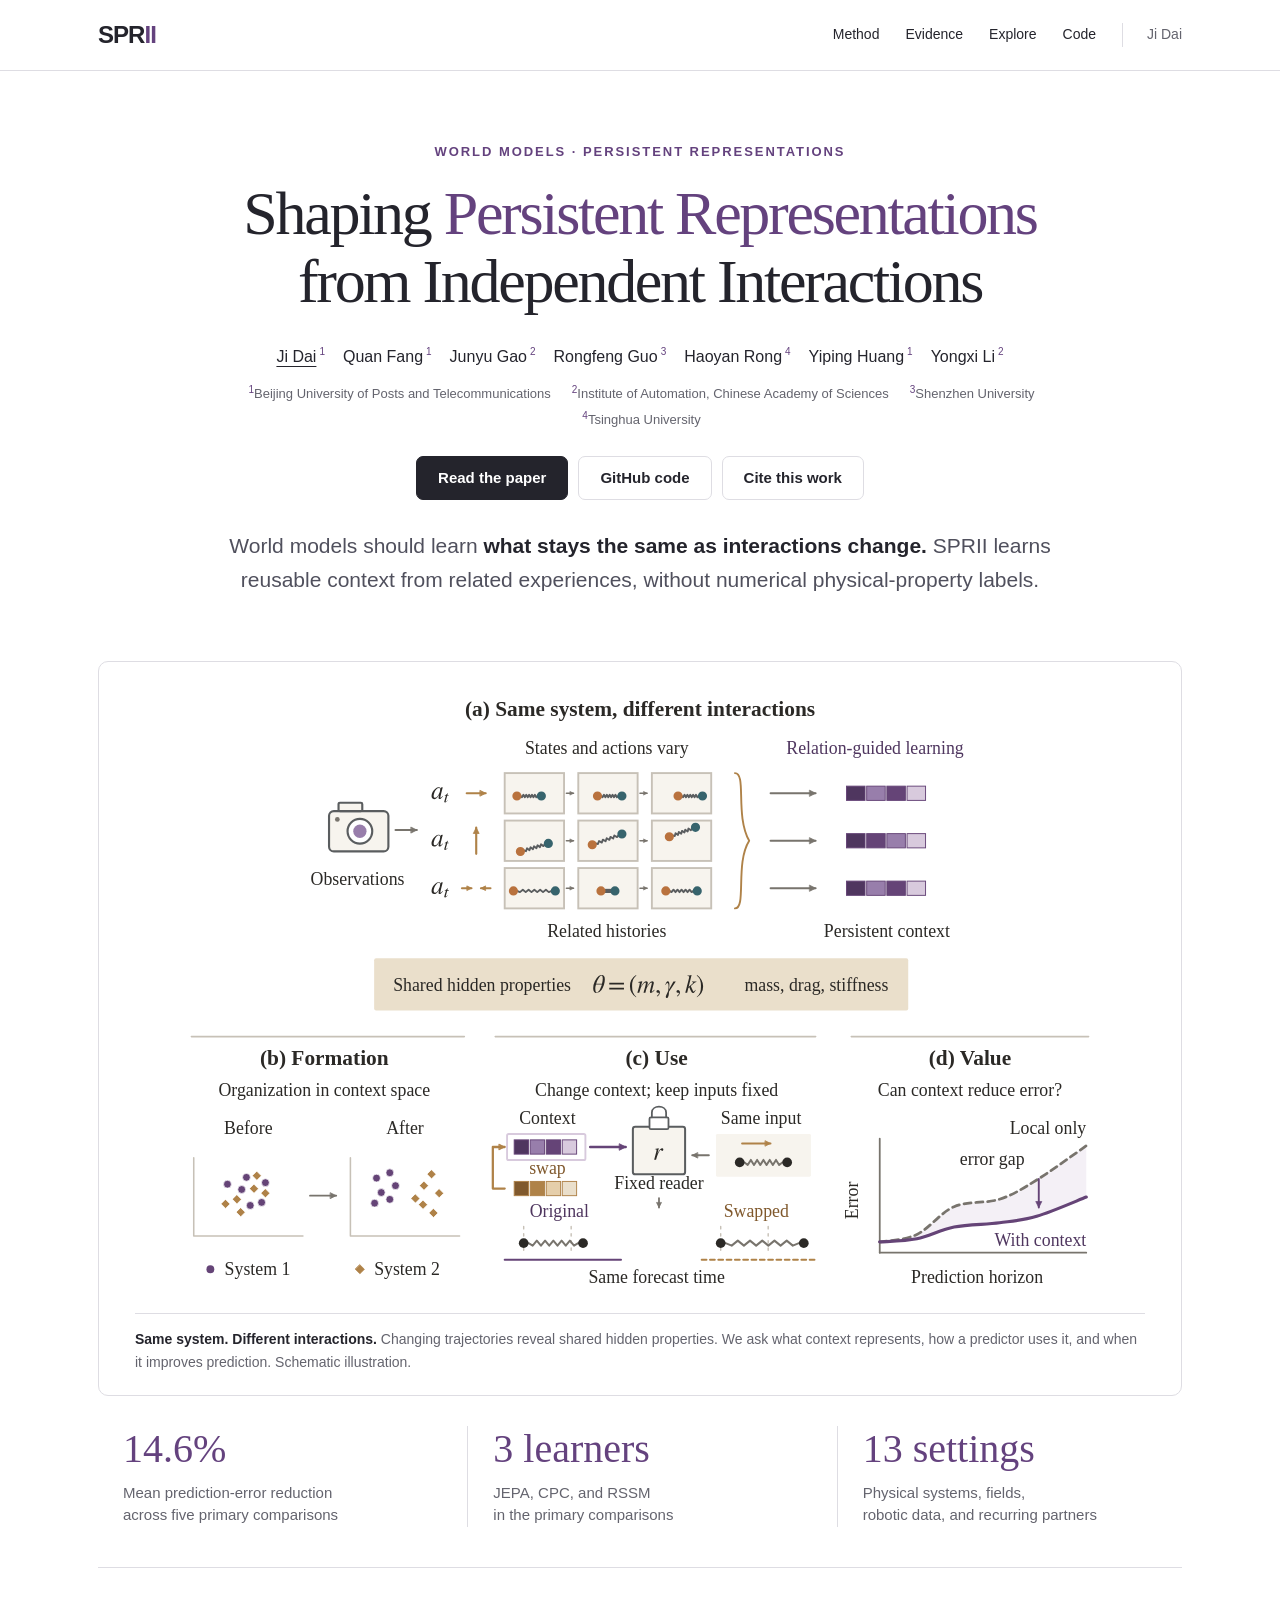
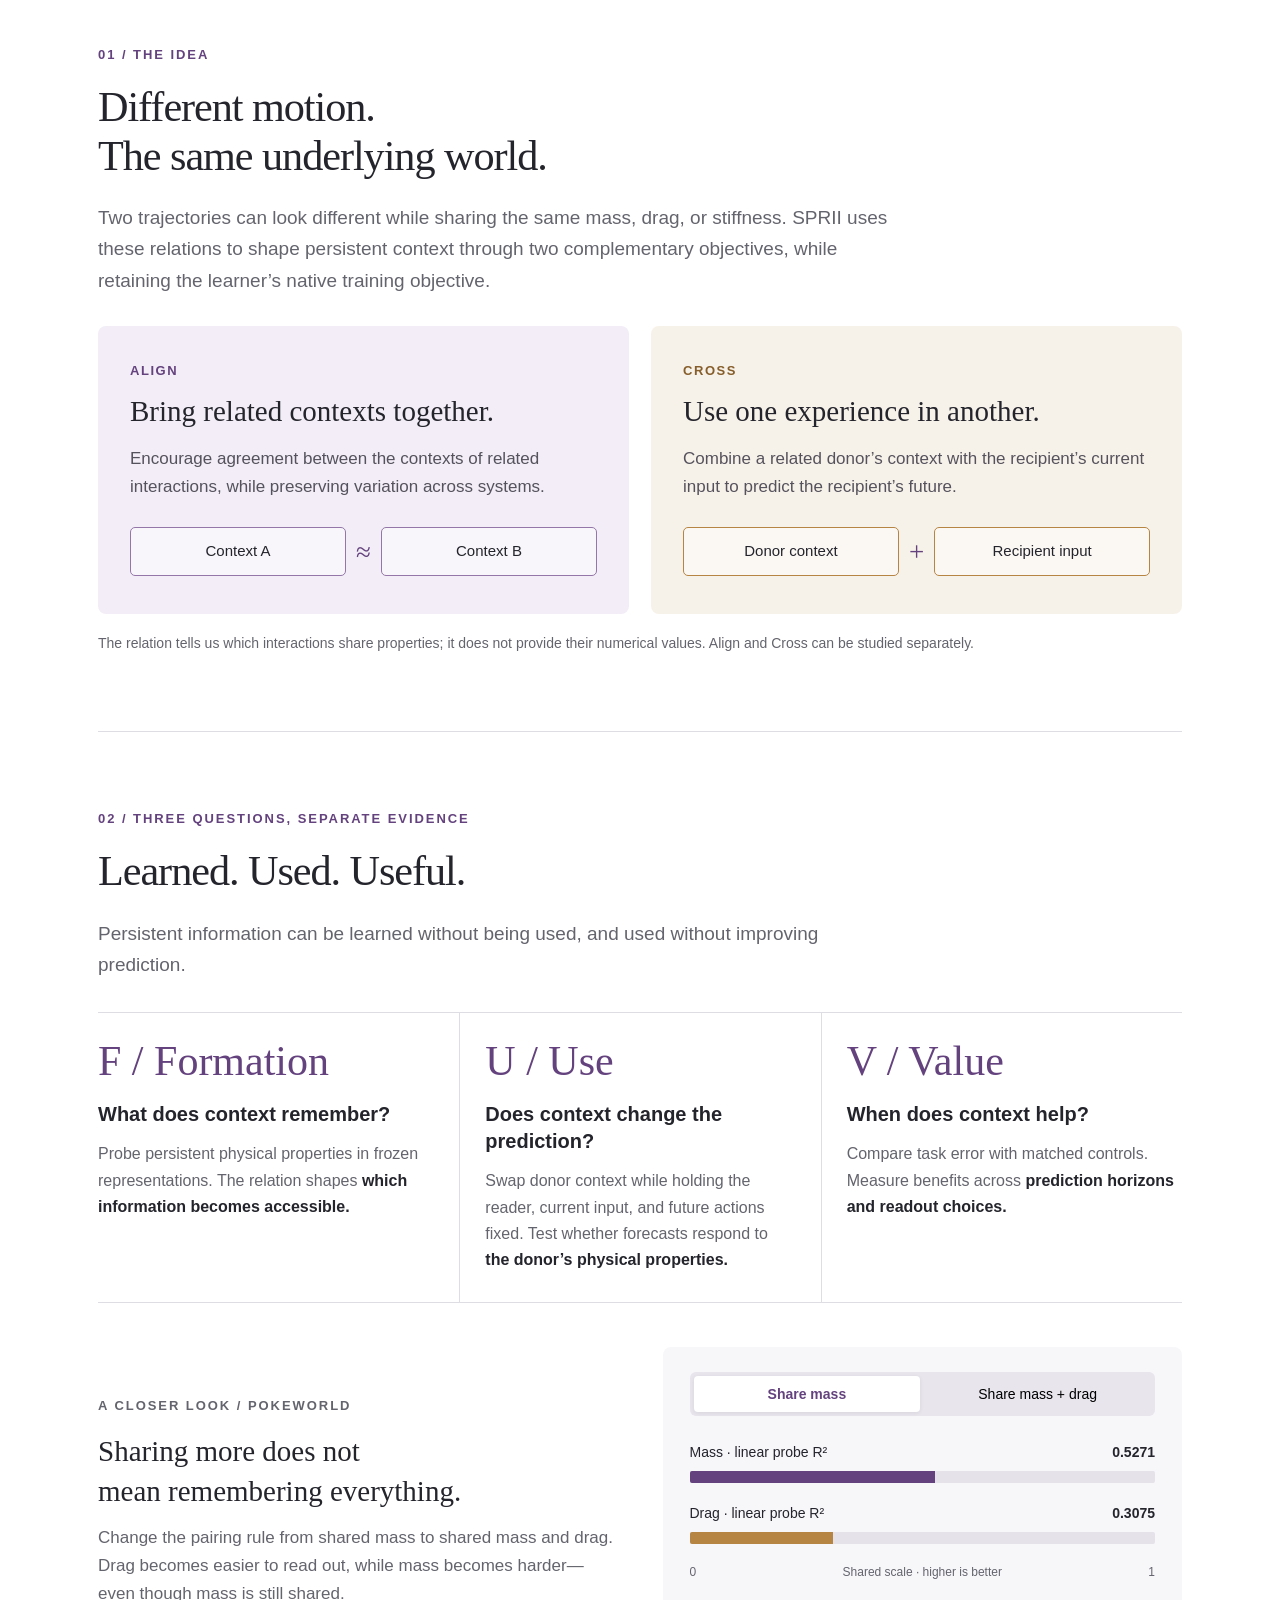
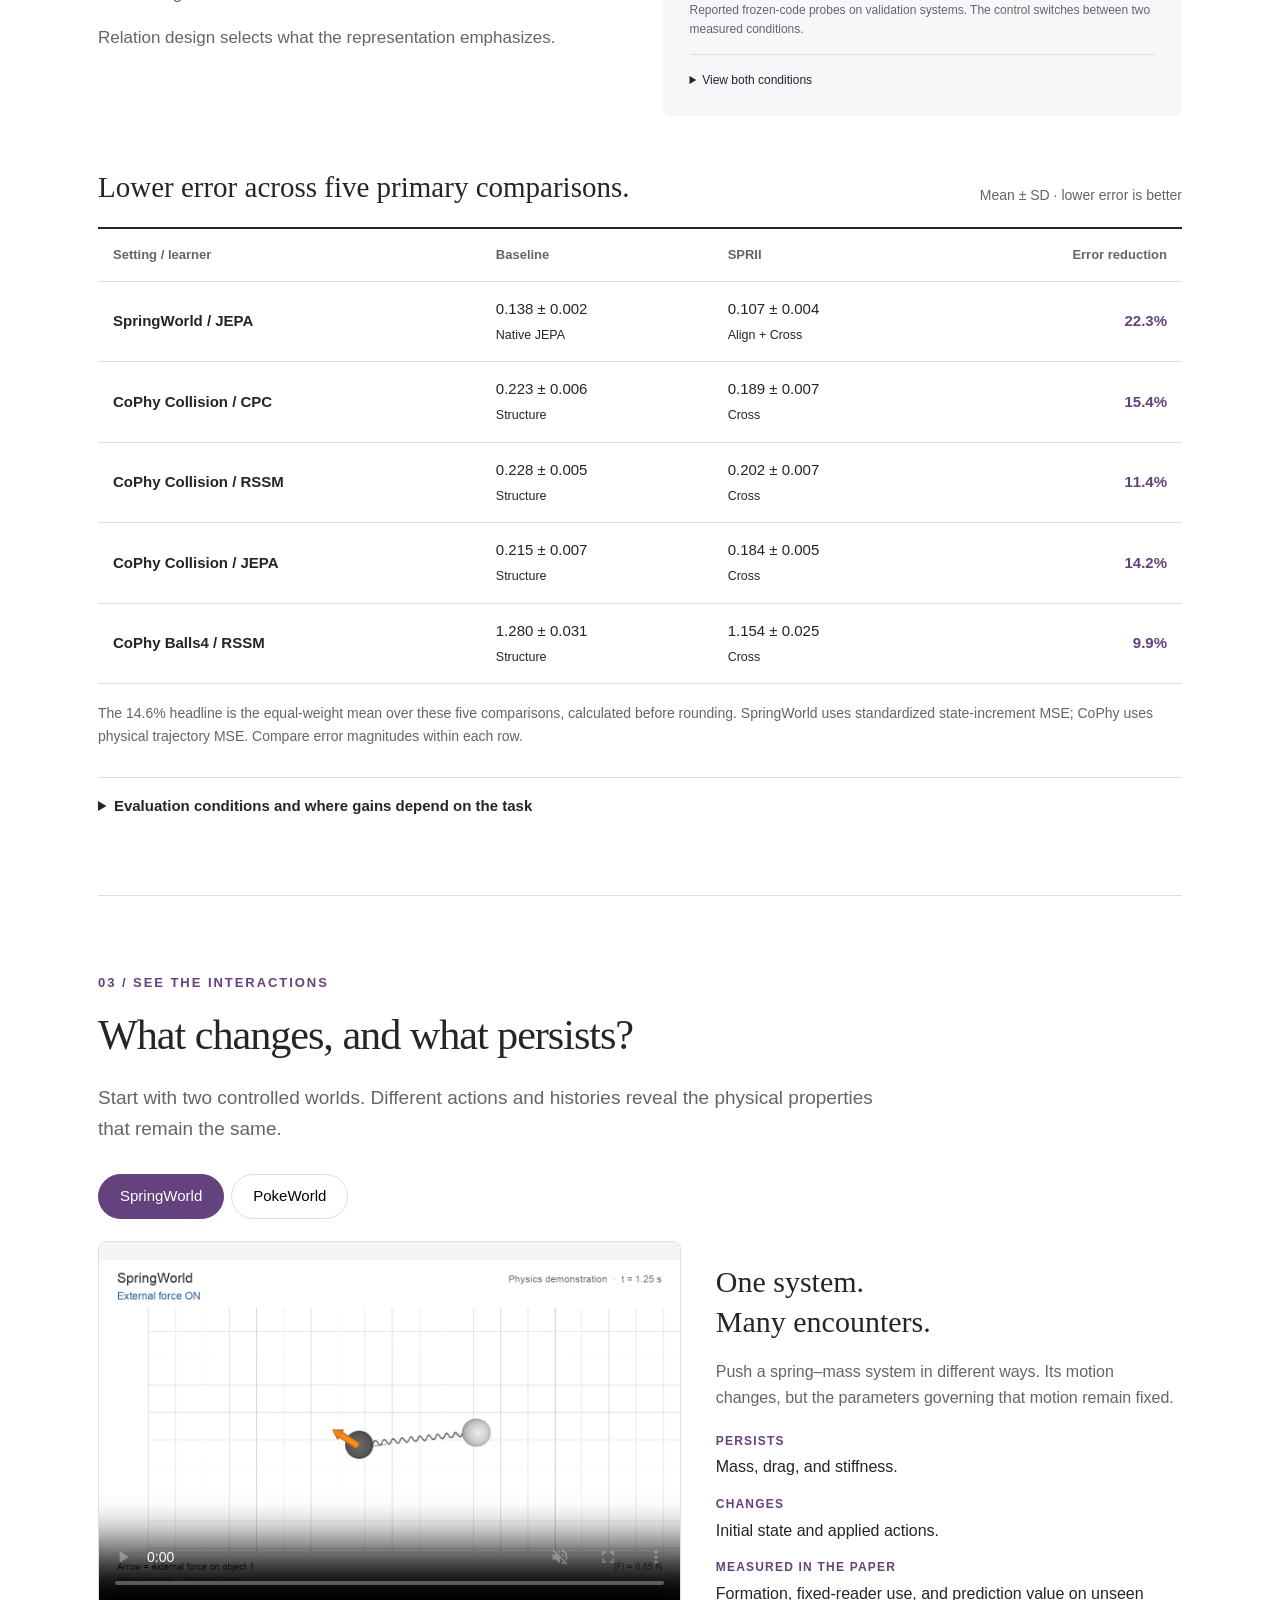
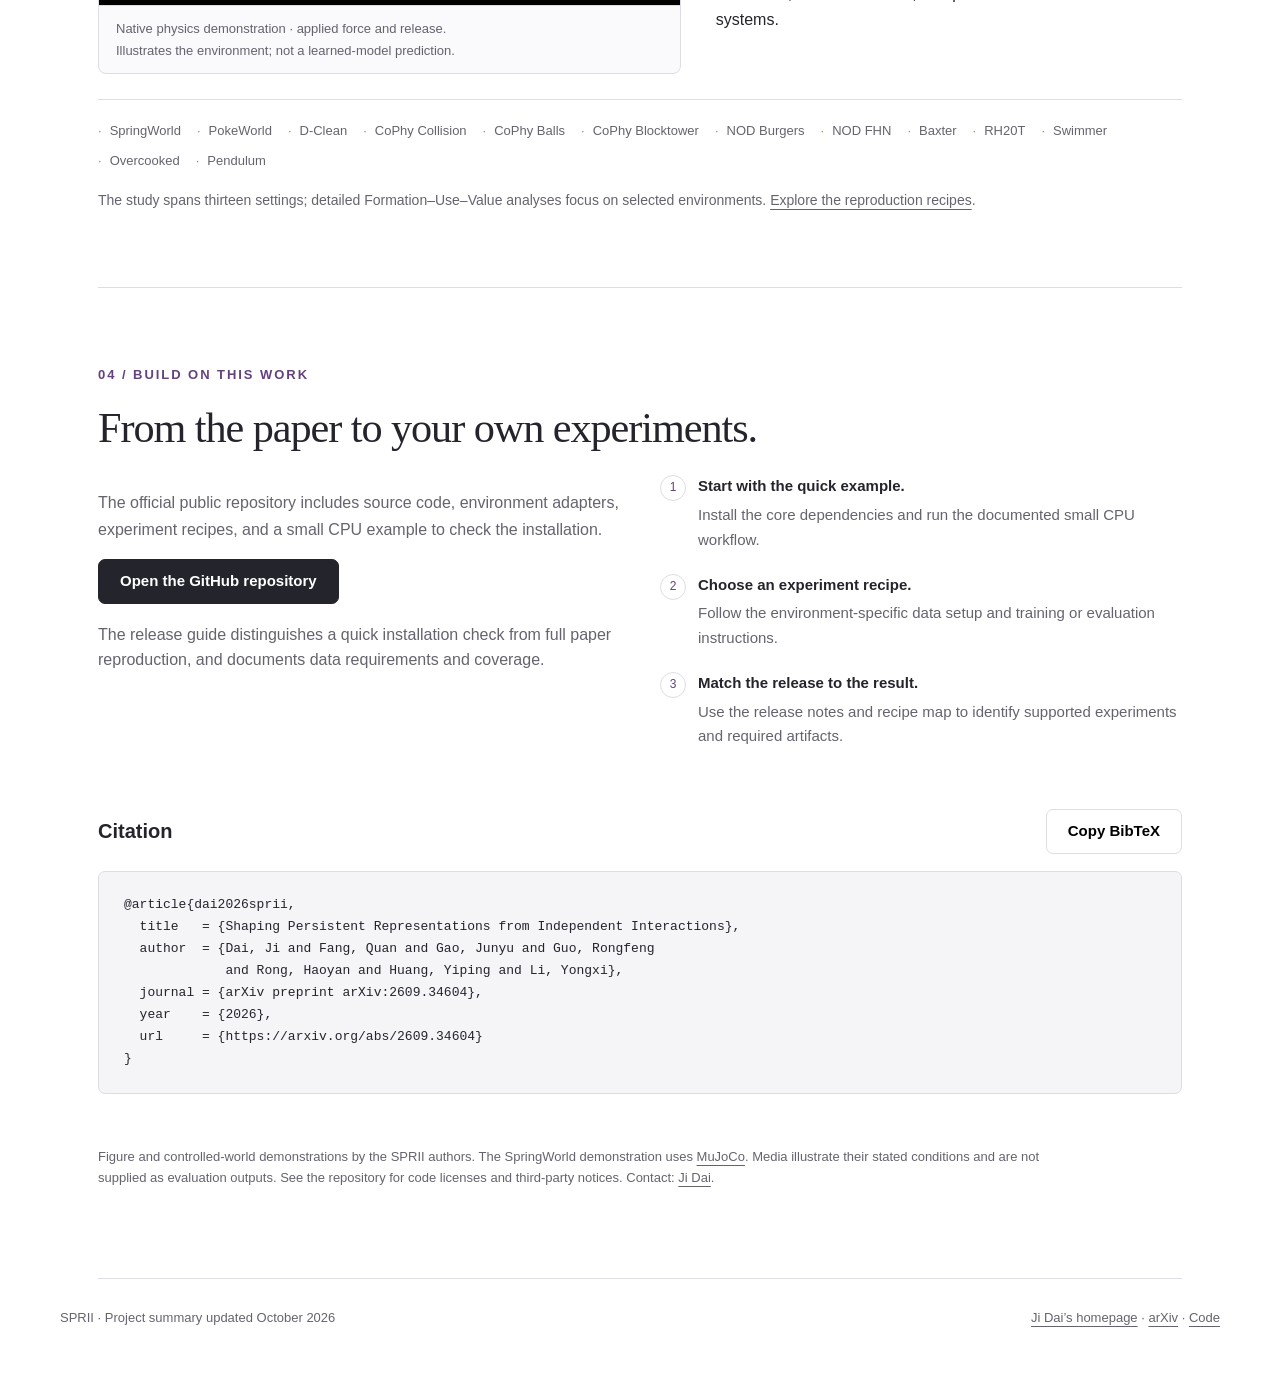
==== sprii/index.html @ 3843d55f "Publish redesigned SPRII project page and public code links" ====
<!doctype html>
<html lang="en">
<head>
<meta charset="utf-8"><meta name="viewport" content="width=device-width,initial-scale=1">
<title>SPRII — Shaping Persistent Representations from Independent Interactions</title>
<meta name="description" content="SPRII learns reusable persistent context from relations between independent interactions. Explore the method, evidence, and official code.">
<meta name="theme-color" content="#64427e"><meta name="referrer" content="no-referrer">
<link rel="canonical" href="https://jidaivita.github.io/sprii/">
<meta property="og:type" content="website"><meta property="og:title" content="SPRII — Learning what persists across interactions"><meta property="og:description" content="Official project page: paper, open-source code, and evidence for Formation, Use, and Value."><meta property="og:url" content="https://jidaivita.github.io/sprii/">
<meta name="citation_title" content="Shaping Persistent Representations from Independent Interactions">
<meta name="citation_author" content="Ji Dai"><meta name="citation_author" content="Quan Fang"><meta name="citation_author" content="Junyu Gao"><meta name="citation_author" content="Rongfeng Guo"><meta name="citation_author" content="Haoyan Rong"><meta name="citation_author" content="Yiping Huang"><meta name="citation_author" content="Yongxi Li"><meta name="citation_publication_date" content="2026/09/28"><meta name="citation_pdf_url" content="https://arxiv.org/pdf/2609.34604"><meta name="citation_arxiv_id" content="2609.34604">
<link rel="icon" type="image/svg+xml" href="data:image/svg+xml,%3Csvg xmlns='http://www.w3.org/2000/svg' viewBox='0 0 40 40'%3E%3Crect width='40' height='40' rx='9' fill='%2364427e'/%3E%3Ctext x='20' y='29' font-family='Georgia' font-size='29' text-anchor='middle' fill='white'%3ES%3C/text%3E%3C/svg%3E">
<link rel="stylesheet" href="styles.css"><script defer src="site.js"></script>
</head>
<body>
<a class="skip" href="#main">Skip to content</a>
<header class="topbar"><div class="wrap"><a class="wordmark" href="#top">SPR<span>II</span></a><nav aria-label="Main navigation"><a href="#method">Method</a><a href="#evidence">Evidence</a><a href="#explore" class="optional">Explore</a><a href="#reproduce">Code</a><a class="home-link" href="/">Ji Dai</a></nav></div></header>
<main id="main" class="wrap">
<section class="hero" id="top">
<p class="eyebrow">World models · Persistent representations</p>
<h1>Shaping <em>Persistent Representations</em><br>from Independent Interactions</h1>
<div class="authors"><span><a href="/">Ji Dai</a><sup>1</sup></span><span>Quan Fang<sup>1</sup></span><span>Junyu Gao<sup>2</sup></span><span>Rongfeng Guo<sup>3</sup></span><span>Haoyan Rong<sup>4</sup></span><span>Yiping Huang<sup>1</sup></span><span>Yongxi Li<sup>2</sup></span></div>
<div class="affiliations"><span><sup>1</sup>Beijing University of Posts and Telecommunications</span><span><sup>2</sup>Institute of Automation, Chinese Academy of Sciences</span><span><sup>3</sup>Shenzhen University</span><span><sup>4</sup>Tsinghua University</span></div>
<div class="hero-actions"><a class="button primary" href="https://arxiv.org/abs/2609.34604">Read the paper</a><a class="button" href="https://github.com/jidaivita/SPRII">GitHub code</a><a class="button" href="#citation">Cite this work</a></div>
<p class="hero-deck">World models should learn <strong>what stays the same as interactions change.</strong> SPRII learns reusable context from related experiences, without numerical physical-property labels.</p>
</section>
<figure class="overview"><a href="assets/overview.pdf" aria-label="Open the overview figure as a PDF"><img src="assets/overview.svg" width="1650" height="1058" alt="Different interactions share hidden mass, drag and stiffness. Relation-guided learning creates persistent context, evaluated separately for formation, use by a fixed reader, and prediction value."></a><figcaption><strong>Same system. Different interactions.</strong> Changing trajectories reveal shared hidden properties. We ask what context represents, how a predictor uses it, and when it improves prediction. Schematic illustration.</figcaption></figure>
<div class="stats" aria-label="Study highlights"><div class="stat"><strong>14.6%</strong><span>Mean prediction-error reduction<br>across five primary comparisons</span></div><div class="stat"><strong>3 learners</strong><span>JEPA, CPC, and RSSM<br>in the primary comparisons</span></div><div class="stat"><strong>13 settings</strong><span>Physical systems, fields,<br>robotic data, and recurring partners</span></div></div>
<section class="section" id="method"><p class="eyebrow">01 / The idea</p><h2>Different motion.<br>The same underlying world.</h2><p class="section-lead">Two trajectories can look different while sharing the same mass, drag, or stiffness. SPRII uses these relations to shape persistent context through two complementary objectives, while retaining the learner’s native training objective.</p>
<div class="method-grid"><article class="method"><span class="label">Align</span><h3>Bring related contexts together.</h3><p>Encourage agreement between the contexts of related interactions, while preserving variation across systems.</p><div class="method-diagram" aria-label="Context from interaction A is aligned with context from interaction B"><span class="code-token">Context A</span><span class="connector" aria-hidden="true">≈</span><span class="code-token">Context B</span></div></article><article class="method cross"><span class="label">Cross</span><h3>Use one experience in another.</h3><p>Combine a related donor’s context with the recipient’s current input to predict the recipient’s future.</p><div class="method-diagram" aria-label="Donor context and recipient input are combined for prediction"><span class="code-token gold">Donor context</span><span class="connector" aria-hidden="true">+</span><span class="code-token gold">Recipient input</span></div></article></div>
<p class="note">The relation tells us which interactions share properties; it does not provide their numerical values. Align and Cross can be studied separately.</p></section>
<section class="section" id="evidence"><div class="evidence-heading"><p class="eyebrow">02 / Three questions, separate evidence</p><h2>Learned. Used. Useful.</h2><p class="section-lead">Persistent information can be learned without being used, and used without improving prediction.</p></div>
<div class="question-grid"><article class="question"><span class="letter">F / Formation</span><h3>What does context remember?</h3><p>Probe persistent physical properties in frozen representations. The relation shapes <strong>which information becomes accessible.</strong></p></article><article class="question"><span class="letter">U / Use</span><h3>Does context change the prediction?</h3><p>Swap donor context while holding the reader, current input, and future actions fixed. Test whether forecasts respond to <strong>the donor’s physical properties.</strong></p></article><article class="question"><span class="letter">V / Value</span><h3>When does context help?</h3><p>Compare task error with matched controls. Measure benefits across <strong>prediction horizons and readout choices.</strong></p></article></div>
<div class="study"><div class="study-text"><p class="eyebrow">A closer look / PokeWorld</p><h3>Sharing more does not<br>mean remembering everything.</h3><p>Change the pairing rule from shared mass to shared mass and drag. Drag becomes easier to read out, while mass becomes harder—even though mass is still shared.</p><p>Relation design selects what the representation emphasizes.</p></div><div class="probe"><div class="toggle" role="group" aria-label="Choose the PokeWorld pairing rule"><button type="button" aria-pressed="true" data-relation="mass">Share mass</button><button type="button" aria-pressed="false" data-relation="both">Share mass + drag</button></div><div aria-live="polite" aria-atomic="true" id="probe-results"><div class="bar-row"><div class="bar-label"><span>Mass · linear probe R²</span><strong id="mass-value">0.5271</strong></div><div class="bar-track"><div id="mass-bar" class="bar-fill" style="--w:52.71%"></div></div></div><div class="bar-row"><div class="bar-label"><span>Drag · linear probe R²</span><strong id="drag-value">0.3075</strong></div><div class="bar-track"><div id="drag-bar" class="bar-fill drag" style="--w:30.75%"></div></div></div></div><div class="bar-axis"><span>0</span><span>Shared scale · higher is better</span><span>1</span></div><p class="note">Reported frozen-code probes on validation systems. The control switches between two measured conditions.</p><details class="fallback-data"><summary>View both conditions</summary><p>Shared mass: mass 0.5271, drag 0.3075.<br>Shared mass + drag: mass 0.0709, drag 0.9249.</p></details></div></div>
<div class="result-intro"><h3>Lower error across five primary comparisons.</h3><p>Mean ± SD · lower error is better</p></div>
<div class="table-scroll" tabindex="0" role="region" aria-label="Primary prediction results"><table><thead><tr><th scope="col">Setting / learner</th><th scope="col">Baseline</th><th scope="col">SPRII</th><th scope="col">Error reduction</th></tr></thead><tbody><tr><th scope="row">SpringWorld / JEPA</th><td>0.138 ± 0.002<br><small>Native JEPA</small></td><td>0.107 ± 0.004<br><small>Align + Cross</small></td><td>22.3%</td></tr><tr><th scope="row">CoPhy Collision / CPC</th><td>0.223 ± 0.006<br><small>Structure</small></td><td>0.189 ± 0.007<br><small>Cross</small></td><td>15.4%</td></tr><tr><th scope="row">CoPhy Collision / RSSM</th><td>0.228 ± 0.005<br><small>Structure</small></td><td>0.202 ± 0.007<br><small>Cross</small></td><td>11.4%</td></tr><tr><th scope="row">CoPhy Collision / JEPA</th><td>0.215 ± 0.007<br><small>Structure</small></td><td>0.184 ± 0.005<br><small>Cross</small></td><td>14.2%</td></tr><tr><th scope="row">CoPhy Balls4 / RSSM</th><td>1.280 ± 0.031<br><small>Structure</small></td><td>1.154 ± 0.025<br><small>Cross</small></td><td>9.9%</td></tr></tbody></table></div>
<p class="note">The 14.6% headline is the equal-weight mean over these five comparisons, calculated before rounding. SpringWorld uses standardized state-increment MSE; CoPhy uses physical trajectory MSE. Compare error magnitudes within each row.</p>
<details><summary>Evaluation conditions and where gains depend on the task</summary><p>SpringWorld evaluates 256 sealed systems using three source models and three readers per source. Its 22.3% reduction has a paired 95% confidence interval of 13.2–30.7%. CoPhy Collision uses 1,994 held-out episodes, and Balls4 uses 1,000 recipients; CoPhy results use three joint source/reader seeds, with budgets matched within each learner family.</p><p>Use experiments in SpringWorld intervene on a fixed task reader fitted to frozen representations. They do not directly test the original source predictor. The best interface also depends on the task: direct context lowers D-Clean h32 error by 22.8% relative to decoded physical parameters, but has 2.1% higher error in SpringWorld.</p><p>Project results summarize the updated October 2026 manuscript. The linked arXiv record currently provides the public preprint; individual release documentation states its reproducibility coverage.</p></details>
</section>
<section class="section" id="explore"><p class="eyebrow">03 / See the interactions</p><h2>What changes, and what persists?</h2><p class="section-lead">Start with two controlled worlds. Different actions and histories reveal the physical properties that remain the same.</p><div class="environment-tabs" role="tablist" aria-label="Environment examples"><button type="button" role="tab" aria-selected="true" aria-controls="panel-spring" id="tab-spring" data-env="spring">SpringWorld</button><button type="button" role="tab" aria-selected="false" aria-controls="panel-poke" id="tab-poke" tabindex="-1" data-env="poke">PokeWorld</button></div>
<article class="environment-panel" id="panel-spring" role="tabpanel" aria-labelledby="tab-spring"><figure class="media-frame"><video controls muted playsinline loop preload="metadata" poster="assets/spring-poster.png" aria-label="SpringWorld force-and-release physics demonstration"><source src="assets/spring-replay.mp4" type="video/mp4">Your browser cannot play this video. <a href="assets/spring-replay.mp4">Open the demonstration</a>.</video><figcaption>Native physics demonstration · applied force and release.<br>Illustrates the environment; not a learned-model prediction.</figcaption></figure><div class="env-copy"><h3>One system.<br>Many encounters.</h3><p>Push a spring–mass system in different ways. Its motion changes, but the parameters governing that motion remain fixed.</p><dl><div><dt>Persists</dt><dd>Mass, drag, and stiffness.</dd></div><div><dt>Changes</dt><dd>Initial state and applied actions.</dd></div><div><dt>Measured in the paper</dt><dd>Formation, fixed-reader use, and prediction value on unseen systems.</dd></div></dl></div></article>
<article class="environment-panel" id="panel-poke" role="tabpanel" aria-labelledby="tab-poke" hidden><figure class="media-frame"><video controls muted playsinline loop preload="none" poster="assets/poke-poster.png" aria-label="PokeWorld recorded donor and recipient interaction histories"><source src="assets/poke-replay.mp4" type="video/mp4">Your browser cannot play this video. <a href="assets/poke-replay.mp4">Open the recorded histories</a>.</video><figcaption>Recorded interaction histories · ¼ speed.<br>Arrows show applied normalized actions; not model predictions.</figcaption></figure><div class="env-copy"><h3>Different histories.<br>Related physics.</h3><p>Separate donor and recipient encounters expose shared properties through different motions. The pairing rule determines which properties are shared.</p><dl><div><dt>Persists</dt><dd>Selected combinations of mass, drag, and stiffness.</dd></div><div><dt>Changes</dt><dd>The interaction history and action sequence.</dd></div><div><dt>Measured in the paper</dt><dd>Relation reliability, physical-property probes, and fixed-reader responses.</dd></div></dl></div></article>
<ul class="setting-list" aria-label="All thirteen study settings"><li>SpringWorld</li><li>PokeWorld</li><li>D-Clean</li><li>CoPhy Collision</li><li>CoPhy Balls</li><li>CoPhy Blocktower</li><li>NOD Burgers</li><li>NOD FHN</li><li>Baxter</li><li>RH20T</li><li>Swimmer</li><li>Overcooked</li><li>Pendulum</li></ul><p class="note">The study spans thirteen settings; detailed Formation–Use–Value analyses focus on selected environments. <a href="https://github.com/jidaivita/SPRII/blob/main/docs/paper_recipes.md">Explore the reproduction recipes</a>.</p></section>
<section class="section" id="reproduce"><p class="eyebrow">04 / Build on this work</p><h2>From the paper to your own experiments.</h2><div class="repro-grid"><div><p>The official public repository includes source code, environment adapters, experiment recipes, and a small CPU example to check the installation.</p><a class="button primary" href="https://github.com/jidaivita/SPRII">Open the GitHub repository</a><p class="note">The release guide distinguishes a quick installation check from full paper reproduction, and documents data requirements and coverage.</p></div><ol class="steps"><li><strong>Start with the quick example.</strong>Install the core dependencies and run the documented small CPU workflow.</li><li><strong>Choose an experiment recipe.</strong>Follow the environment-specific data setup and training or evaluation instructions.</li><li><strong>Match the release to the result.</strong>Use the release notes and recipe map to identify supported experiments and required artifacts.</li></ol></div>
<div class="citation-heading" id="citation"><h3>Citation</h3><button class="button" type="button" id="copy-citation">Copy BibTeX</button></div><pre><code id="bibtex">@article{dai2026sprii,
  title   = {Shaping Persistent Representations from Independent Interactions},
  author  = {Dai, Ji and Fang, Quan and Gao, Junyu and Guo, Rongfeng
             and Rong, Haoyan and Huang, Yiping and Li, Yongxi},
  journal = {arXiv preprint arXiv:2609.34604},
  year    = {2026},
  url     = {https://arxiv.org/abs/2609.34604}
}</code></pre><div class="status" role="status" id="copy-status"></div>
<p class="credits">Figure and controlled-world demonstrations by the SPRII authors. The SpringWorld demonstration uses <a href="https://mujoco.org/">MuJoCo</a>. Media illustrate their stated conditions and are not supplied as evaluation outputs. See the repository for code licenses and third-party notices. Contact: <a href="mailto:jidaivita@gmail.com">Ji Dai</a>.</p>
</section>
</main><footer class="wrap footer"><span>SPRII · Project summary updated October 2026</span><span><a href="/">Ji Dai’s homepage</a> · <a href="https://arxiv.org/abs/2609.34604">arXiv</a> · <a href="https://github.com/jidaivita/SPRII">Code</a></span></footer>
</body></html>
---- sprii/styles.css ----
:root{--ink:#24242c;--muted:#64646e;--purple:#64427e;--purple-light:#f2edf6;--gold:#b78543;--line:#dedde3;--bg:#fff;--serif:Georgia,'Times New Roman',serif;--sans:Inter,-apple-system,BlinkMacSystemFont,'Segoe UI',sans-serif}
*{box-sizing:border-box}html{scroll-behavior:smooth;scroll-padding-top:90px}body{margin:0;background:var(--bg);color:var(--ink);font-family:var(--sans);font-size:17px;line-height:1.65}a{color:inherit;text-decoration-thickness:1px;text-underline-offset:4px}button{font:inherit}button,a{-webkit-tap-highlight-color:transparent}button:focus-visible,a:focus-visible,summary:focus-visible{outline:3px solid var(--gold);outline-offset:5px}img{display:block;max-width:100%;height:auto}.wrap{max-width:1160px;margin:auto;padding:0 38px}.skip{position:fixed;top:-100px;left:16px;z-index:20;background:#fff;padding:12px}.skip:focus{top:10px}.topbar{position:sticky;top:0;z-index:10;background:rgba(255,255,255,.96);border-bottom:1px solid var(--line)}.topbar .wrap{height:70px;display:flex;align-items:center;justify-content:space-between;gap:24px}.wordmark{font-weight:800;font-size:24px;letter-spacing:-.04em;text-decoration:none}.wordmark span{color:var(--purple)}nav{display:flex;gap:26px;align-items:center;font-size:14px}nav a{text-decoration:none}nav a:hover{color:var(--purple)}.home-link{color:var(--muted);border-left:1px solid var(--line);padding-left:24px}.hero{padding:70px 0 30px;text-align:center}.eyebrow{margin:0 0 18px;font-size:13px;letter-spacing:.15em;text-transform:uppercase;font-weight:700;color:var(--purple)}h1{font-family:var(--serif);font-size:clamp(38px,5.1vw,62px);line-height:1.09;letter-spacing:-.037em;font-weight:500;max-width:1030px;margin:0 auto 28px}h1 em{font-style:normal;color:var(--purple)}.authors{font-size:16px;display:flex;justify-content:center;gap:5px 18px;flex-wrap:wrap;margin-bottom:12px}.authors span{white-space:nowrap}sup{color:var(--purple);font-size:10px;margin-left:3px}.affiliations{font-size:13px;color:var(--muted);display:flex;flex-wrap:wrap;gap:3px 18px;justify-content:center;max-width:900px;margin:auto}.hero-actions{display:flex;justify-content:center;flex-wrap:wrap;gap:10px;margin:25px 0}.button{display:inline-flex;justify-content:center;align-items:center;gap:8px;padding:9px 21px;border:1px solid var(--line);border-radius:7px;text-decoration:none;background:white;font-size:15px;font-weight:650;cursor:pointer}.button.primary{background:var(--ink);border-color:var(--ink);color:white}.button:hover{border-color:var(--purple);color:var(--purple)}.button.primary:hover{background:var(--purple);color:white}.hero-deck{max-width:840px;margin:29px auto 0;font-size:21px;line-height:1.6;color:#50505d}.hero-deck strong{font-weight:650;color:var(--ink)}.overview{margin:35px 0 0;border:1px solid var(--line);border-radius:10px;padding:28px 36px 20px;background:white}.overview img{width:100%;max-width:940px;margin:auto}.overview figcaption{font-size:14px;color:var(--muted);border-top:1px solid var(--line);margin-top:20px;padding-top:14px}.overview figcaption strong{color:var(--ink)}.stats{display:grid;grid-template-columns:repeat(3,1fr);border-bottom:1px solid var(--line);padding:30px 0 40px;gap:24px}.stat{padding:0 25px;border-left:1px solid var(--line)}.stat:first-child{border:0}.stat strong{display:block;color:var(--purple);font-size:40px;font-family:var(--serif);line-height:1.15;margin-bottom:10px;font-weight:500}.stat span{font-size:15px;display:block;color:var(--muted);line-height:1.5}.section{padding:76px 0;border-bottom:1px solid var(--line)}h2{font-family:var(--serif);font-size:clamp(30px,3.3vw,43px);line-height:1.15;font-weight:500;letter-spacing:-.025em;margin:0 0 22px}h3{font-size:20px;line-height:1.35;margin:0 0 13px}.section-lead{max-width:810px;color:var(--muted);font-size:19px;margin:0 0 30px}.method-grid{display:grid;grid-template-columns:1fr 1fr;gap:22px}.method{padding:30px 32px;background:var(--purple-light);border-radius:8px}.method.cross{background:#f7f2e9}.method .label{font-size:13px;color:var(--purple);font-weight:700;letter-spacing:.12em;text-transform:uppercase}.method.cross .label{color:#865e2b}.method h3{font-family:var(--serif);font-size:29px;font-weight:500;margin:8px 0 14px}.method p{margin:0;color:#55525d}.method-diagram{display:flex;align-items:center;justify-content:space-between;margin:26px 0 8px;gap:10px;font-size:15px}.code-token{border:1px solid #9477a8;padding:11px 16px;border-radius:5px;background:#fff8;flex:1;text-align:center}.code-token.gold{border-color:var(--gold)}.connector{font-family:var(--serif);font-size:27px;color:var(--purple)}.note{font-size:14px;color:var(--muted);line-height:1.6;margin:18px 0 0}.evidence-heading{max-width:810px}.question-grid{display:grid;grid-template-columns:repeat(3,1fr);gap:0;border-top:1px solid var(--line);border-bottom:1px solid var(--line);margin-top:32px}.question{padding:27px 25px 28px;border-left:1px solid var(--line)}.question:first-child{padding-left:0;border-left:0}.question:last-child{padding-right:0}.question .letter{display:block;font-family:var(--serif);color:var(--purple);font-size:42px;line-height:1;margin-bottom:19px}.question p{font-size:16px;color:var(--muted);margin:0}.question strong{color:var(--ink)}.study{display:grid;grid-template-columns:1fr 1fr;gap:45px;align-items:center;margin:44px 0 20px}.study-text p{color:var(--muted);margin:0 0 16px}.study-text h3{font-family:var(--serif);font-size:29px;font-weight:500}.probe{background:#f7f6f9;padding:25px 27px;border-radius:8px}.toggle{display:flex;gap:4px;padding:4px;background:#e8e5ed;border-radius:6px;margin:0 0 25px}.toggle button{border:0;background:transparent;border-radius:4px;flex:1;font-size:14px;padding:9px 8px;cursor:pointer;line-height:1.3}.toggle button[aria-pressed=true]{background:white;box-shadow:0 1px 4px #28202b15;color:var(--purple);font-weight:650}.bar-row{margin:19px 0}.bar-label{display:flex;justify-content:space-between;font-size:14px;margin-bottom:7px}.bar-track{background:#e5e2e9;width:100%;height:12px;border-radius:2px;overflow:hidden}.bar-fill{height:100%;background:var(--purple);width:var(--w);transition:width .35s}.bar-fill.drag{background:var(--gold)}.bar-axis{display:flex;justify-content:space-between;color:var(--muted);font-size:12px;margin-top:12px}.probe .note{font-size:12px}.result-intro{display:flex;align-items:flex-end;justify-content:space-between;gap:25px;margin-top:52px;margin-bottom:20px}.result-intro h3{font-family:var(--serif);font-size:29px;font-weight:500;margin:0}.result-intro p{font-size:14px;color:var(--muted);margin:0}.table-scroll{overflow-x:auto;border-top:2px solid var(--ink);border-bottom:1px solid var(--line)}table{width:100%;border-collapse:collapse;font-size:15px;min-width:620px}th,td{text-align:left;padding:15px 15px;border-bottom:1px solid var(--line)}thead th{font-size:13px;color:var(--muted);font-weight:600}td:last-child{color:var(--purple);font-weight:700}td:nth-child(4),th:nth-child(4){text-align:right}tbody tr:last-child td,tbody tr:last-child th{border-bottom:0}tbody th{font-weight:600}details{border-top:1px solid var(--line);margin-top:30px;padding-top:16px}summary{cursor:pointer;font-size:15px;font-weight:650}details p,details ul{font-size:15px;color:var(--muted)}.environment-tabs{display:flex;gap:7px;margin-bottom:22px}.environment-tabs button{border:1px solid var(--line);background:white;padding:9px 21px;font-size:15px;border-radius:30px;cursor:pointer}.environment-tabs button[aria-selected=true]{color:white;background:var(--purple);border-color:var(--purple)}.environment-panel{display:grid;grid-template-columns:1.25fr 1fr;gap:35px;align-items:center}.environment-panel[hidden]{display:none}.media-frame{margin:0;border-radius:8px;overflow:hidden;background:#faf9fb;border:1px solid var(--line)}video{width:100%;display:block;aspect-ratio:16/10;object-fit:contain;background:#f5f4f7}.media-frame figcaption{font-size:13px;color:var(--muted);padding:12px 17px;border-top:1px solid var(--line)}.env-copy h3{font-family:var(--serif);font-size:30px;font-weight:500}.env-copy p{font-size:16px;color:var(--muted)}dl{margin:20px 0}dl div{margin-top:14px}dt{font-size:12px;text-transform:uppercase;letter-spacing:.1em;color:var(--purple);font-weight:700}dd{margin:3px 0 0;font-size:16px}.setting-list{display:flex;flex-wrap:wrap;gap:8px 16px;list-style:none;margin:25px 0 0;padding:20px 0 0;border-top:1px solid var(--line);font-size:13px;color:var(--muted)}.setting-list li:before{content:'·';margin-right:8px;color:var(--gold)}.repro-grid{display:grid;grid-template-columns:1fr 1fr;gap:40px}.repro-grid p{color:var(--muted);font-size:16px}.steps{list-style:none;padding:0;counter-reset:steps;margin:0}.steps li{counter-increment:steps;padding:0 0 20px 38px;position:relative;font-size:15px;color:var(--muted)}.steps li:before{content:counter(steps);position:absolute;left:0;top:1px;width:24px;height:24px;display:grid;place-items:center;border:1px solid var(--line);border-radius:50%;font-size:12px;color:var(--purple)}.steps strong{display:block;color:var(--ink);margin-bottom:4px}.citation-heading{display:flex;align-items:center;justify-content:space-between;gap:20px;margin-top:40px}.citation-heading h3{margin:0}pre{background:#f5f4f7;border:1px solid var(--line);padding:22px 25px;border-radius:7px;font-size:13px;line-height:1.7;overflow:auto;white-space:pre;margin:17px 0 0}code{font-family:ui-monospace,SFMono-Regular,Consolas,monospace}.credits{font-size:13px;color:var(--muted);max-width:950px;margin-top:30px}.footer{padding:28px 0 45px;display:flex;justify-content:space-between;gap:20px;font-size:13px;color:var(--muted)}.status{font-size:13px;color:var(--purple);min-height:1.7em;text-align:right}.fallback-data{margin-top:15px}.fallback-data summary{font-size:12px;font-weight:400}
@media(max-width:800px){.wrap{padding:0 24px}.topbar .wrap{height:62px}nav{gap:16px}nav .optional{display:none}.home-link{padding-left:16px}.hero{padding-top:44px}h1{font-size:43px}.hero-deck{font-size:19px}.overview{padding:18px 16px 15px}.stats{gap:12px}.stat{padding:0 15px}.stat strong{font-size:33px}.section{padding:55px 0}.method-grid,.study,.environment-panel,.repro-grid{grid-template-columns:1fr;gap:25px}.question-grid{grid-template-columns:1fr}.question,.question:first-child,.question:last-child{padding:23px 0;border-left:0;border-bottom:1px solid var(--line)}.question:last-child{border-bottom:0}.question .letter{font-size:29px;margin-bottom:12px}.result-intro{align-items:flex-start;flex-direction:column;gap:8px}.study{gap:20px}.env-copy{padding:0 4px}.footer{flex-direction:column;gap:5px}.affiliations{font-size:12px}.authors{font-size:15px}.method{padding:25px}}
@media(max-width:480px){.wrap{padding:0 20px}nav{gap:13px;font-size:13px}nav a[href='#method']{display:none}.hero{padding-top:35px}h1{font-size:36px}.hero-deck{font-size:18px}.button{font-size:14px;padding:9px 16px}.stats{grid-template-columns:1fr;padding:24px 0;gap:17px}.stat,.stat:first-child{padding:0;display:flex;gap:17px;align-items:center;border:0}.stat strong{font-size:32px;margin:0;min-width:105px}.stat span{font-size:14px}.overview{margin-top:24px;padding:12px 10px}.overview figcaption{font-size:12px}.eyebrow{font-size:12px}.probe{padding:20px}.citation-heading .button{padding:8px 12px}.method-diagram{font-size:13px}.code-token{padding:10px}.hero-actions{gap:7px}.affiliations{line-height:1.5}}
@media(prefers-reduced-motion:reduce){html{scroll-behavior:auto}*,*:before,*:after{transition:none!important;animation:none!important}}
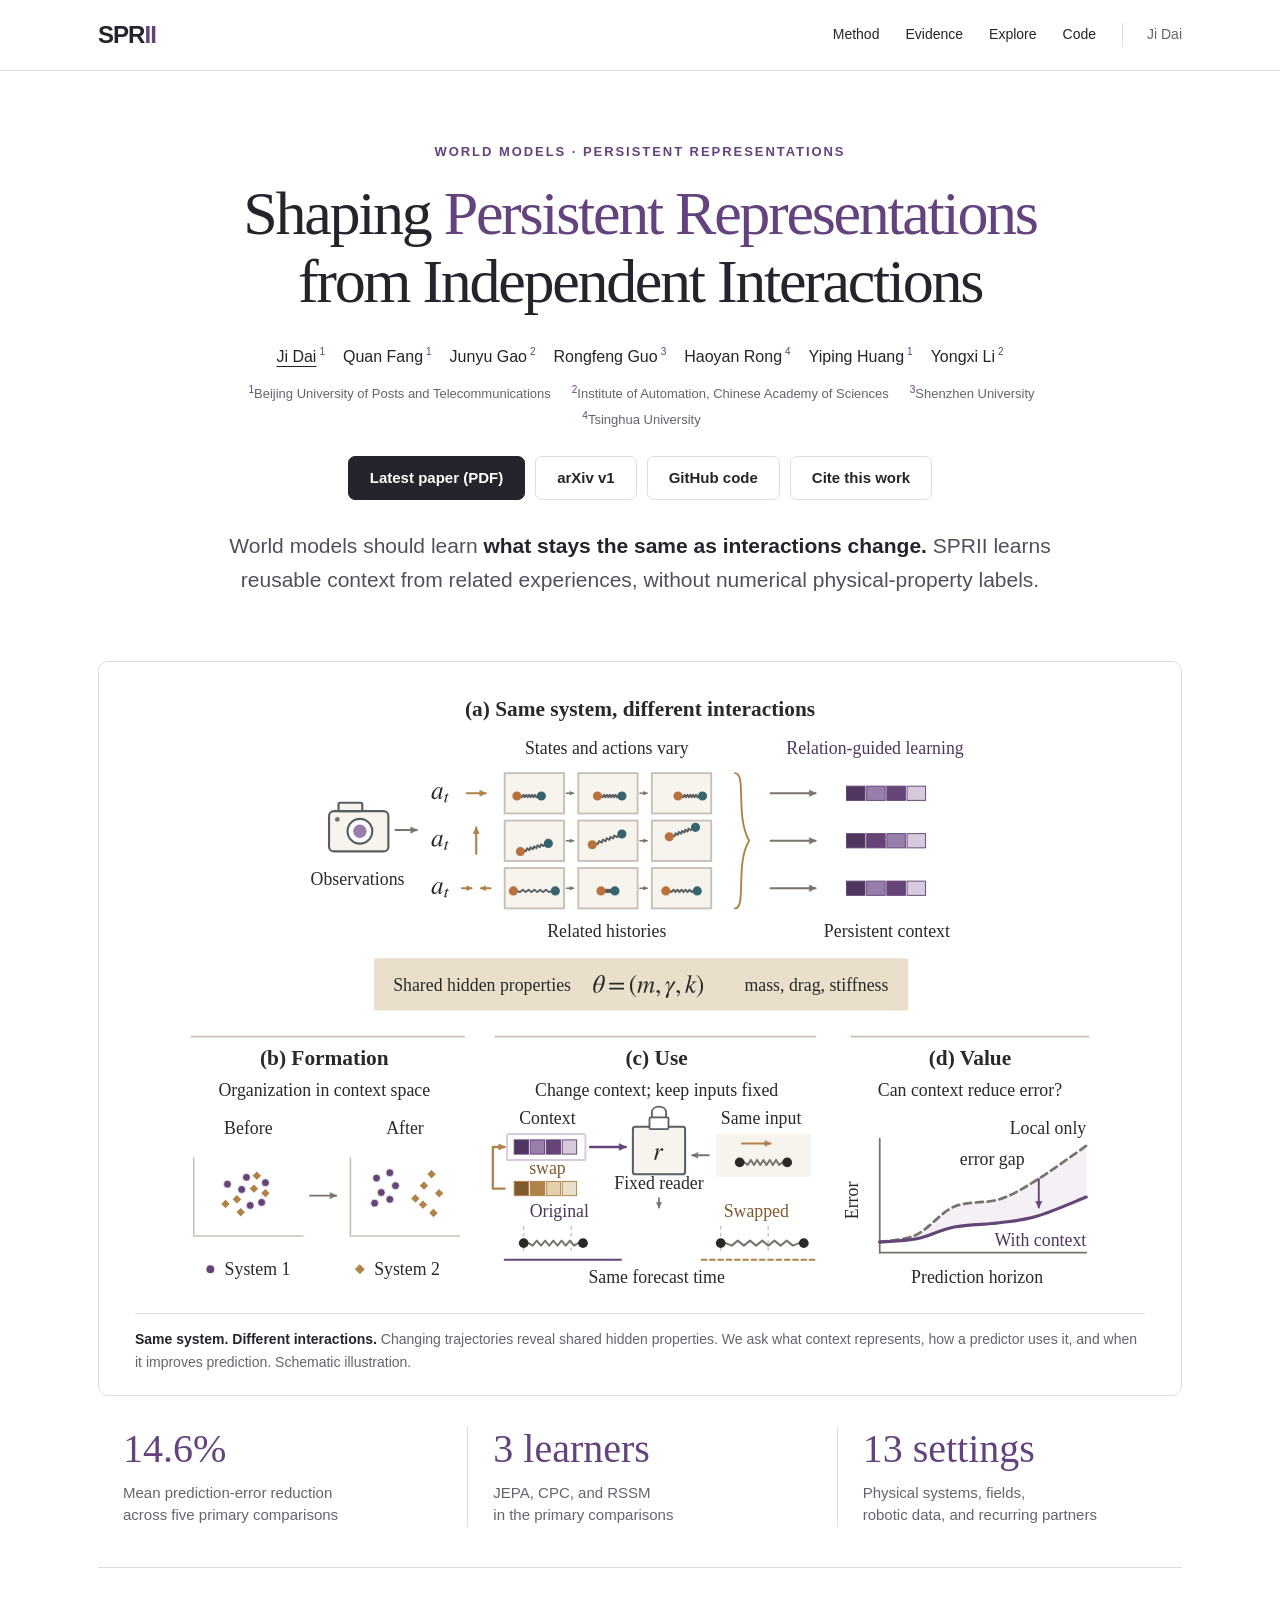
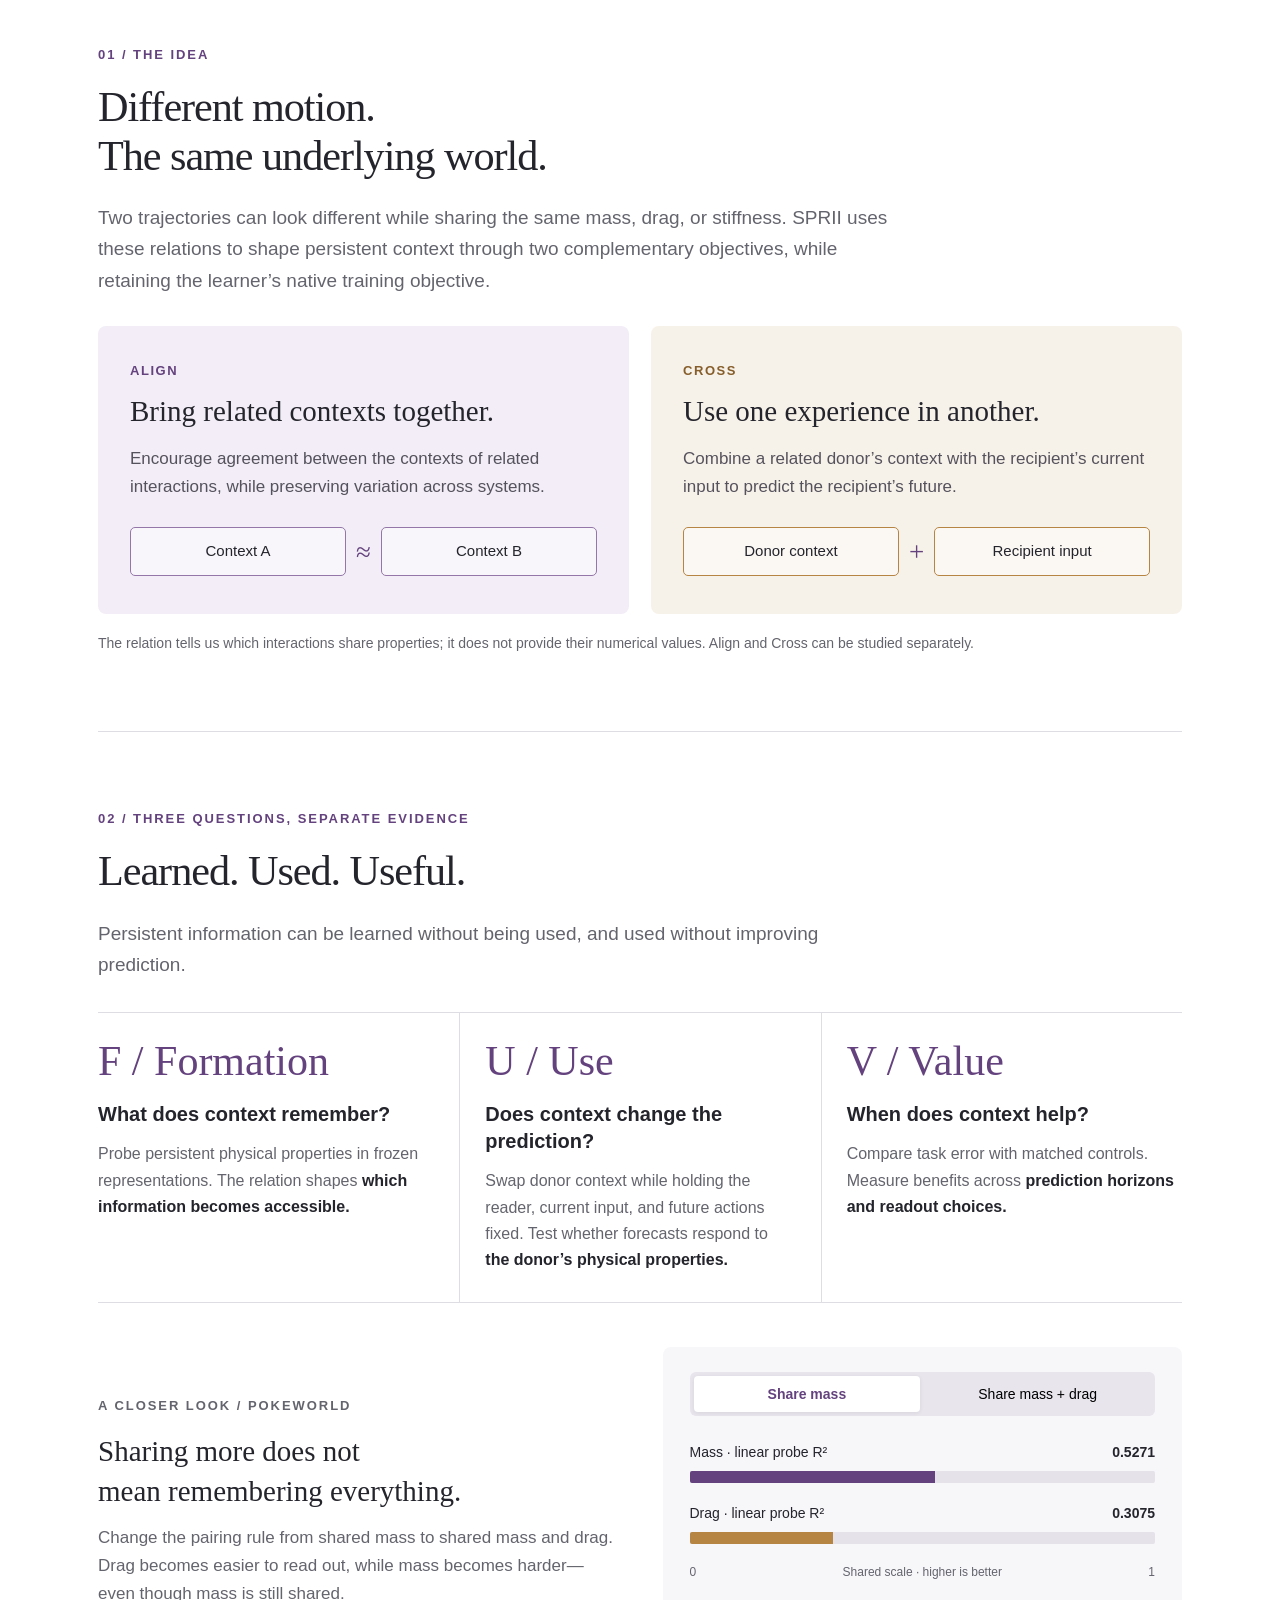
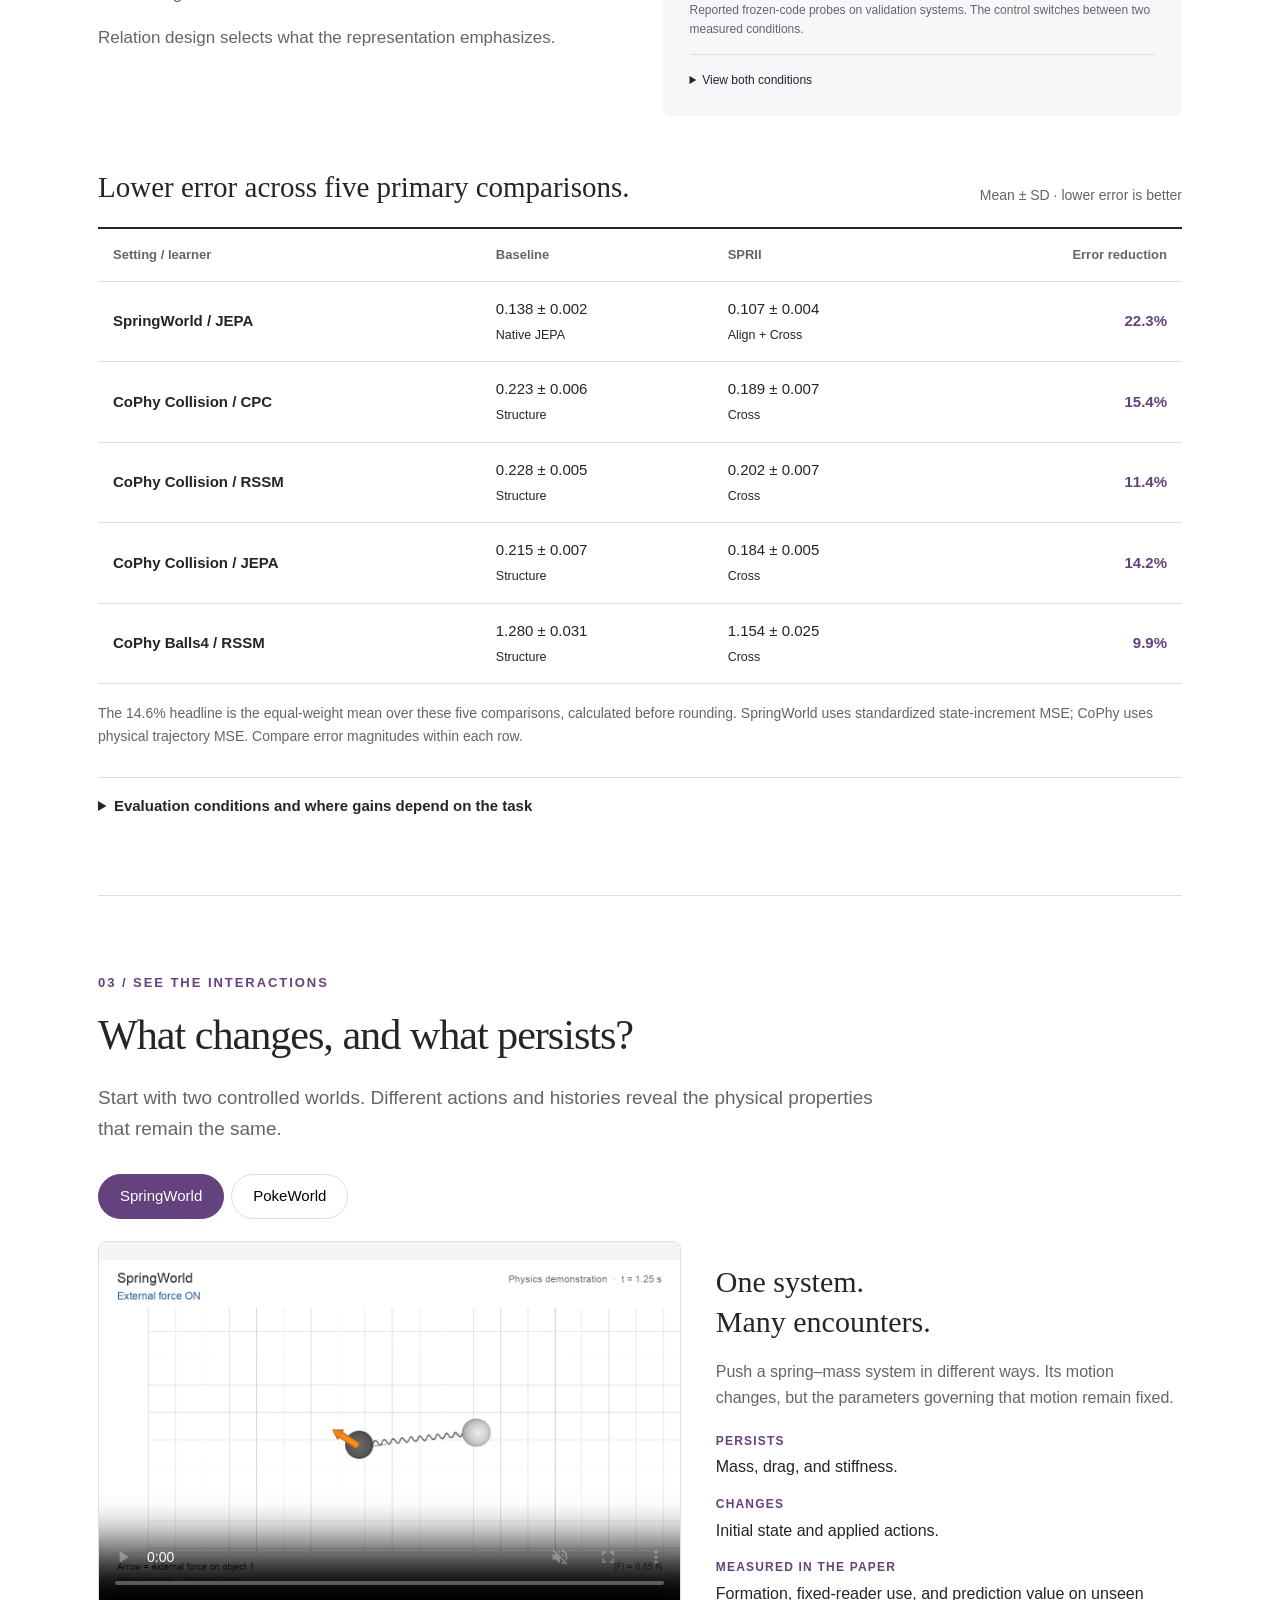
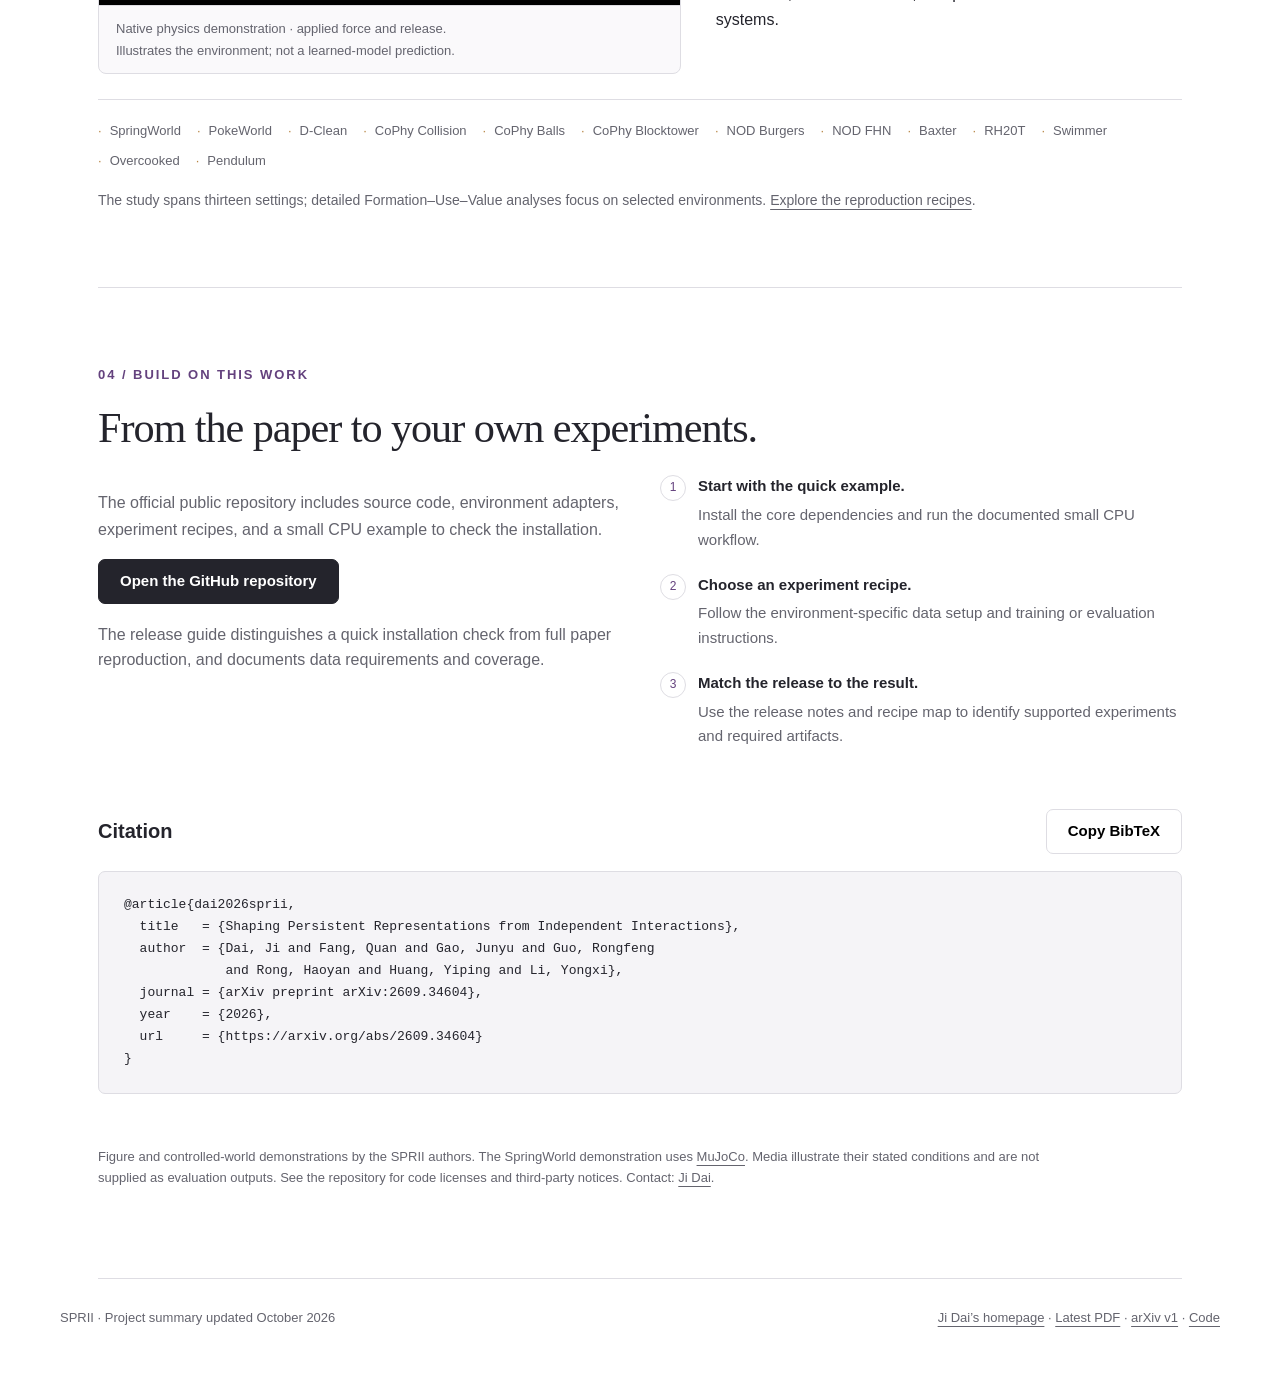
==== commit 841481b9: "Publish the latest public SPRII paper on the personal homepage" ====
--- a/sprii/index.html
+++ b/sprii/index.html
@@ -8,7 +8,7 @@
 <link rel="canonical" href="https://jidaivita.github.io/sprii/">
 <meta property="og:type" content="website"><meta property="og:title" content="SPRII — Learning what persists across interactions"><meta property="og:description" content="Official project page: paper, open-source code, and evidence for Formation, Use, and Value."><meta property="og:url" content="https://jidaivita.github.io/sprii/">
 <meta name="citation_title" content="Shaping Persistent Representations from Independent Interactions">
-<meta name="citation_author" content="Ji Dai"><meta name="citation_author" content="Quan Fang"><meta name="citation_author" content="Junyu Gao"><meta name="citation_author" content="Rongfeng Guo"><meta name="citation_author" content="Haoyan Rong"><meta name="citation_author" content="Yiping Huang"><meta name="citation_author" content="Yongxi Li"><meta name="citation_publication_date" content="2026/09/28"><meta name="citation_pdf_url" content="https://arxiv.org/pdf/2609.34604"><meta name="citation_arxiv_id" content="2609.34604">
+<meta name="citation_author" content="Ji Dai"><meta name="citation_author" content="Quan Fang"><meta name="citation_author" content="Junyu Gao"><meta name="citation_author" content="Rongfeng Guo"><meta name="citation_author" content="Haoyan Rong"><meta name="citation_author" content="Yiping Huang"><meta name="citation_author" content="Yongxi Li"><meta name="citation_publication_date" content="2026/09/28"><meta name="citation_pdf_url" content="https://jidaivita.github.io/sprii/SPRII.pdf"><meta name="citation_arxiv_id" content="2609.34604">
 <link rel="icon" type="image/svg+xml" href="data:image/svg+xml,%3Csvg xmlns='http://www.w3.org/2000/svg' viewBox='0 0 40 40'%3E%3Crect width='40' height='40' rx='9' fill='%2364427e'/%3E%3Ctext x='20' y='29' font-family='Georgia' font-size='29' text-anchor='middle' fill='white'%3ES%3C/text%3E%3C/svg%3E">
 <link rel="stylesheet" href="styles.css"><script defer src="site.js"></script>
 </head>
@@ -21,7 +21,7 @@
 <h1>Shaping <em>Persistent Representations</em><br>from Independent Interactions</h1>
 <div class="authors"><span><a href="/">Ji Dai</a><sup>1</sup></span><span>Quan Fang<sup>1</sup></span><span>Junyu Gao<sup>2</sup></span><span>Rongfeng Guo<sup>3</sup></span><span>Haoyan Rong<sup>4</sup></span><span>Yiping Huang<sup>1</sup></span><span>Yongxi Li<sup>2</sup></span></div>
 <div class="affiliations"><span><sup>1</sup>Beijing University of Posts and Telecommunications</span><span><sup>2</sup>Institute of Automation, Chinese Academy of Sciences</span><span><sup>3</sup>Shenzhen University</span><span><sup>4</sup>Tsinghua University</span></div>
-<div class="hero-actions"><a class="button primary" href="https://arxiv.org/abs/2609.34604">Read the paper</a><a class="button" href="https://github.com/jidaivita/SPRII">GitHub code</a><a class="button" href="#citation">Cite this work</a></div>
+<div class="hero-actions"><a class="button primary" href="SPRII.pdf">Latest paper (PDF)</a><a class="button" href="https://arxiv.org/abs/2609.34604v1">arXiv v1</a><a class="button" href="https://github.com/jidaivita/SPRII">GitHub code</a><a class="button" href="#citation">Cite this work</a></div>
 <p class="hero-deck">World models should learn <strong>what stays the same as interactions change.</strong> SPRII learns reusable context from related experiences, without numerical physical-property labels.</p>
 </section>
 <figure class="overview"><a href="assets/overview.pdf" aria-label="Open the overview figure as a PDF"><img src="assets/overview.svg" width="1650" height="1058" alt="Different interactions share hidden mass, drag and stiffness. Relation-guided learning creates persistent context, evaluated separately for formation, use by a fixed reader, and prediction value."></a><figcaption><strong>Same system. Different interactions.</strong> Changing trajectories reveal shared hidden properties. We ask what context represents, how a predictor uses it, and when it improves prediction. Schematic illustration.</figcaption></figure>
@@ -52,5 +52,5 @@
 }</code></pre><div class="status" role="status" id="copy-status"></div>
 <p class="credits">Figure and controlled-world demonstrations by the SPRII authors. The SpringWorld demonstration uses <a href="https://mujoco.org/">MuJoCo</a>. Media illustrate their stated conditions and are not supplied as evaluation outputs. See the repository for code licenses and third-party notices. Contact: <a href="mailto:jidaivita@gmail.com">Ji Dai</a>.</p>
 </section>
-</main><footer class="wrap footer"><span>SPRII · Project summary updated October 2026</span><span><a href="/">Ji Dai’s homepage</a> · <a href="https://arxiv.org/abs/2609.34604">arXiv</a> · <a href="https://github.com/jidaivita/SPRII">Code</a></span></footer>
+</main><footer class="wrap footer"><span>SPRII · Project summary updated October 2026</span><span><a href="/">Ji Dai’s homepage</a> · <a href="SPRII.pdf">Latest PDF</a> · <a href="https://arxiv.org/abs/2609.34604v1">arXiv v1</a> · <a href="https://github.com/jidaivita/SPRII">Code</a></span></footer>
 </body></html>
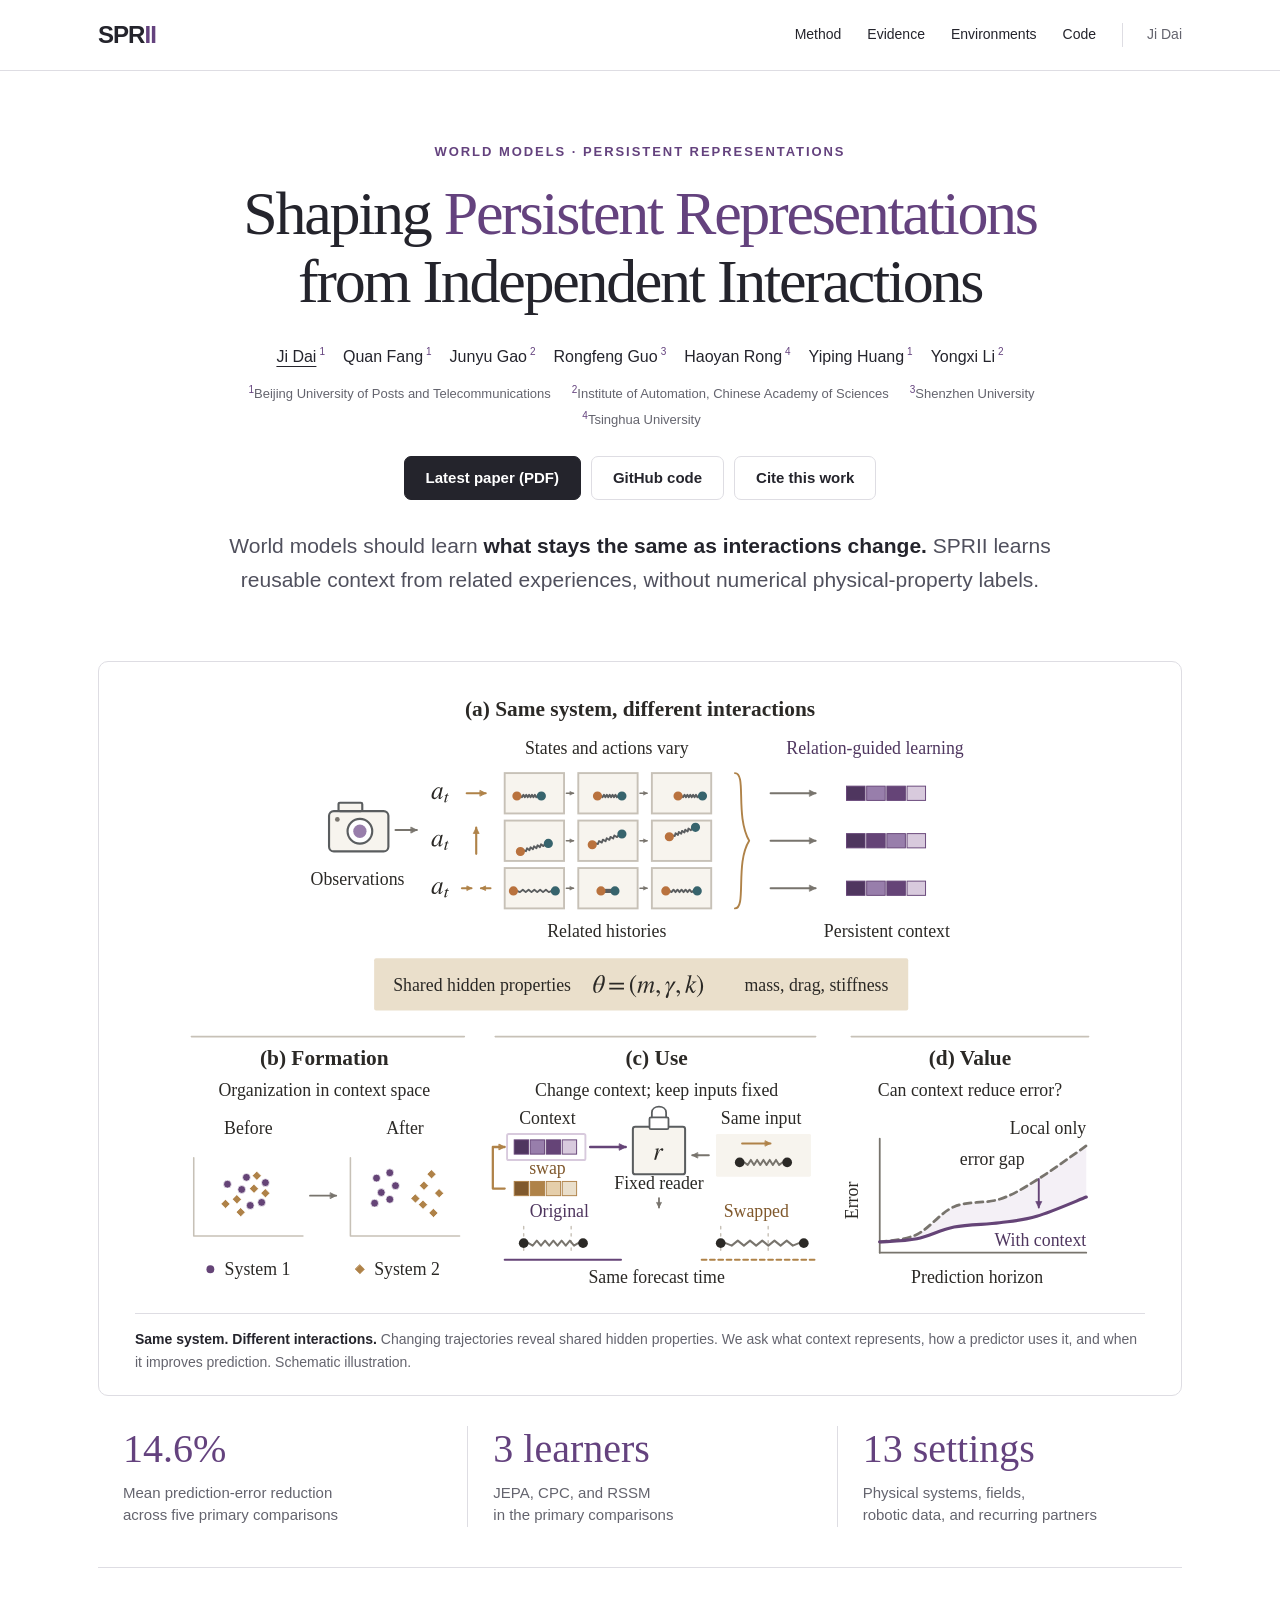
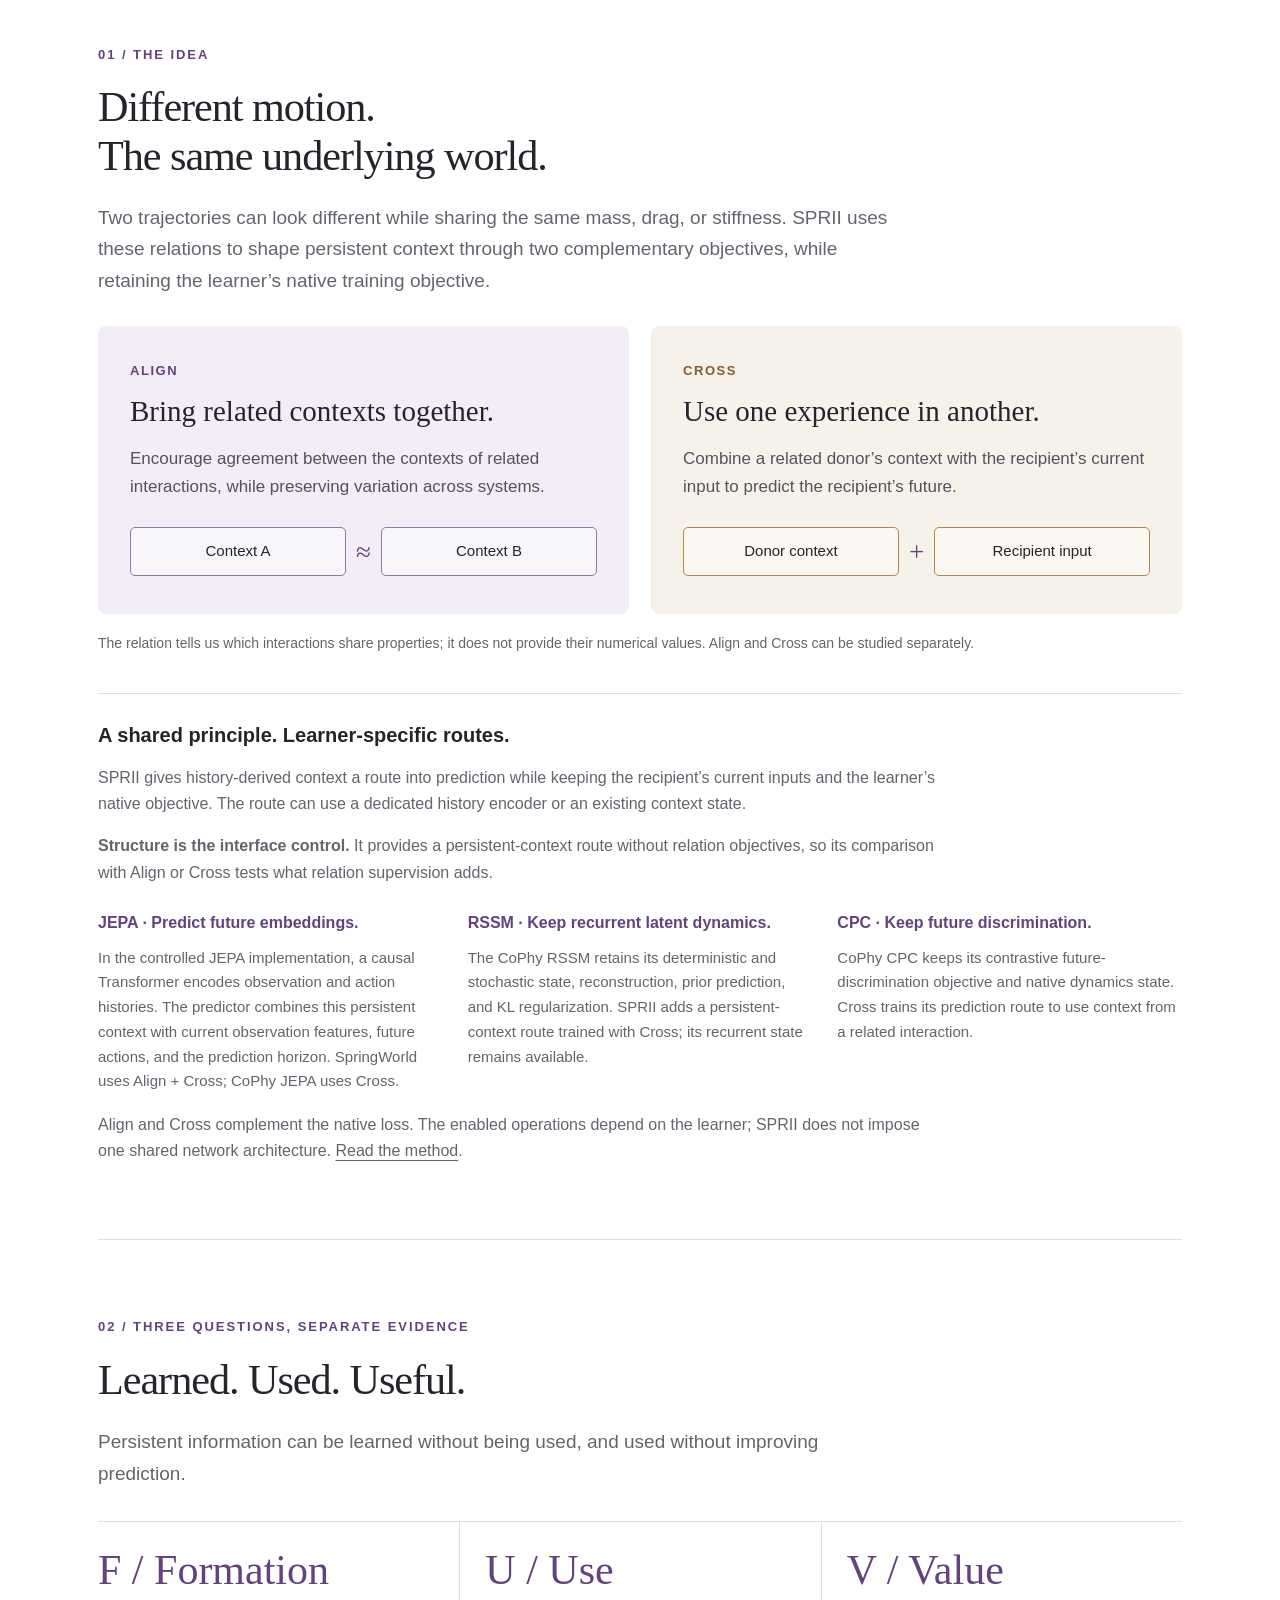
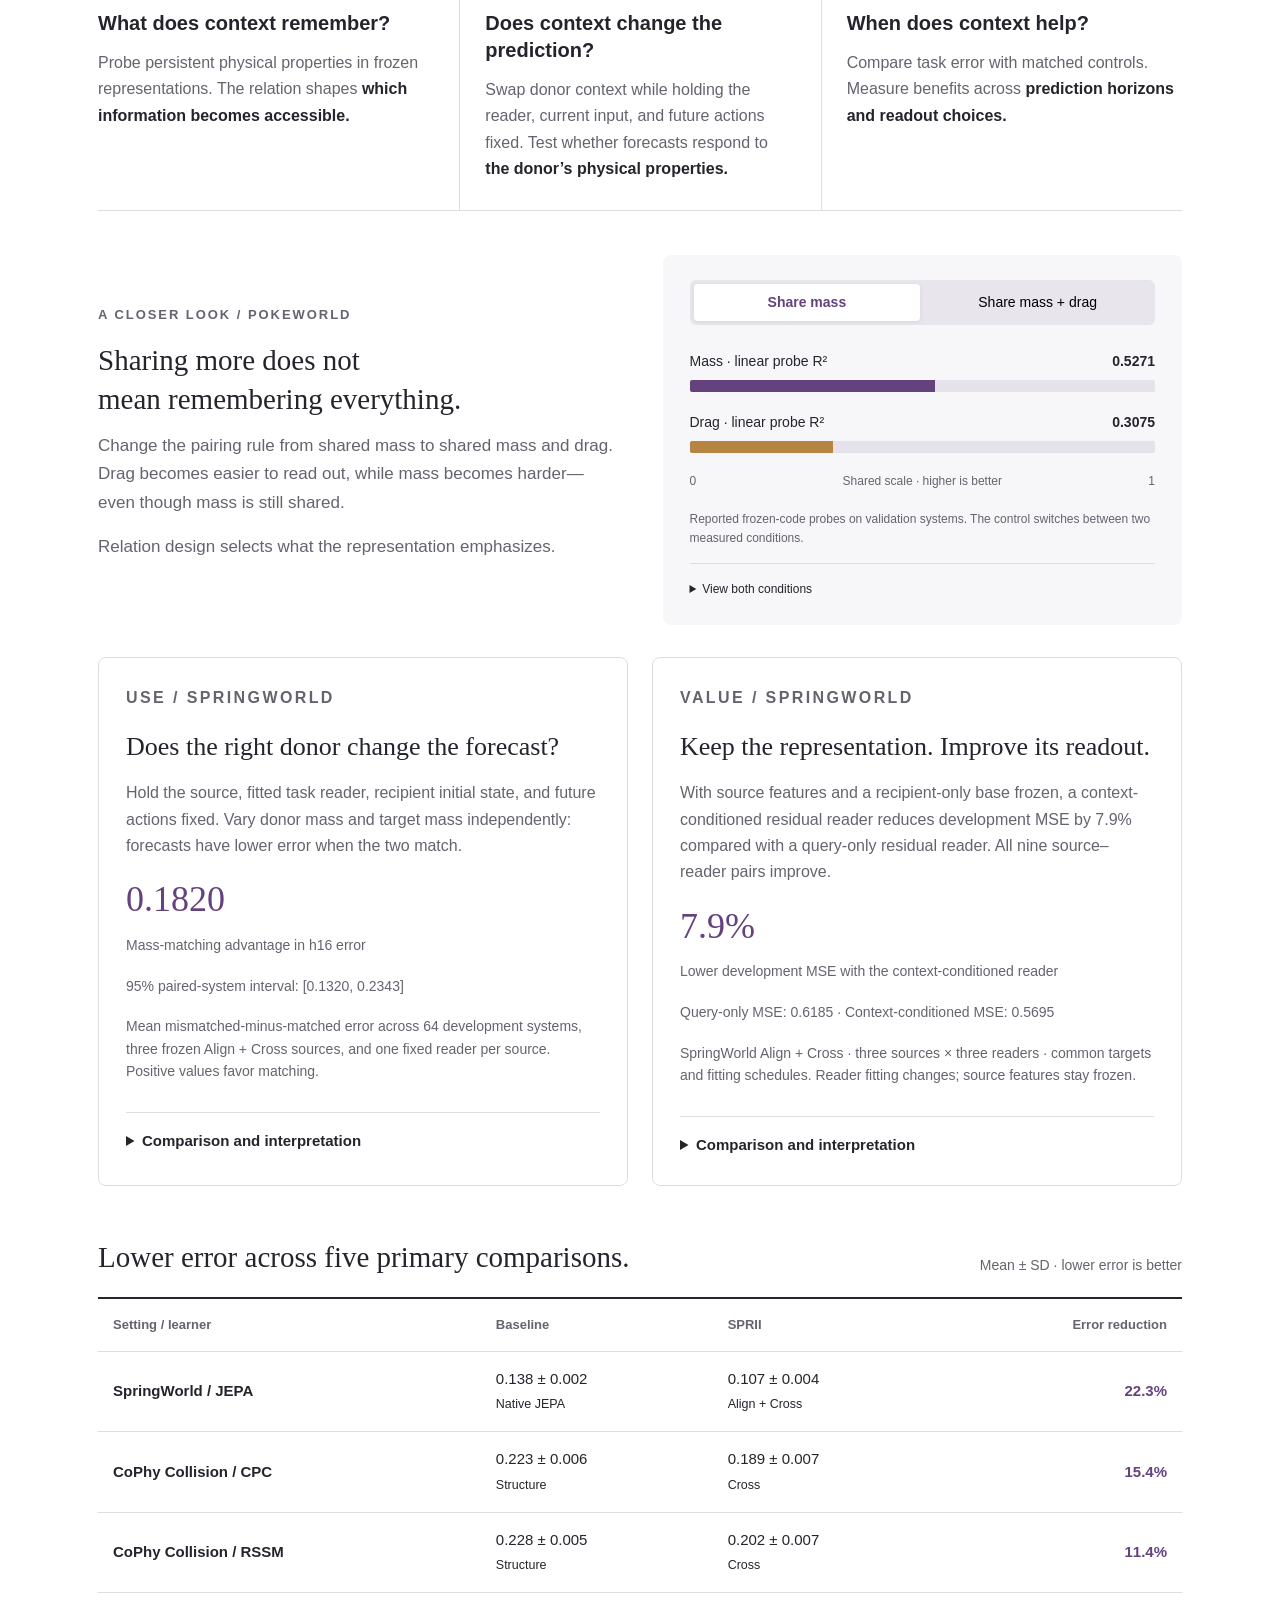
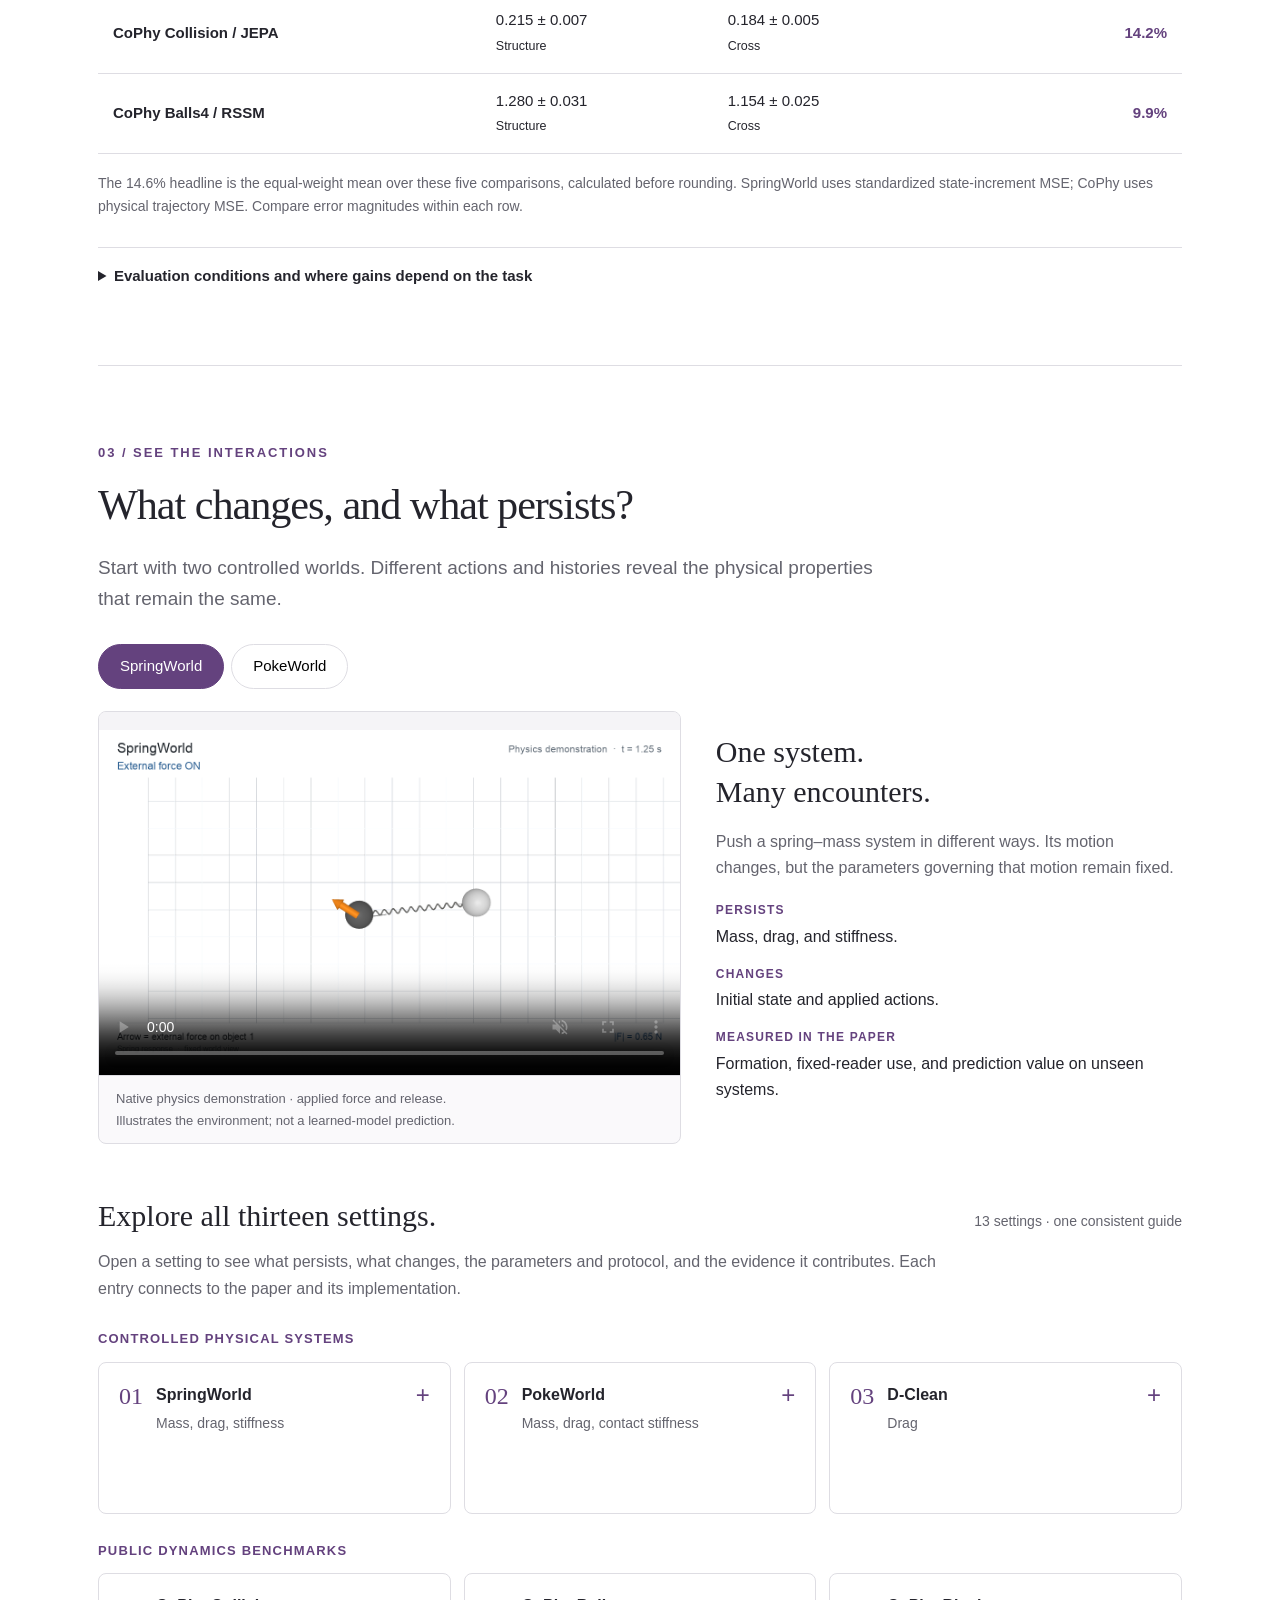
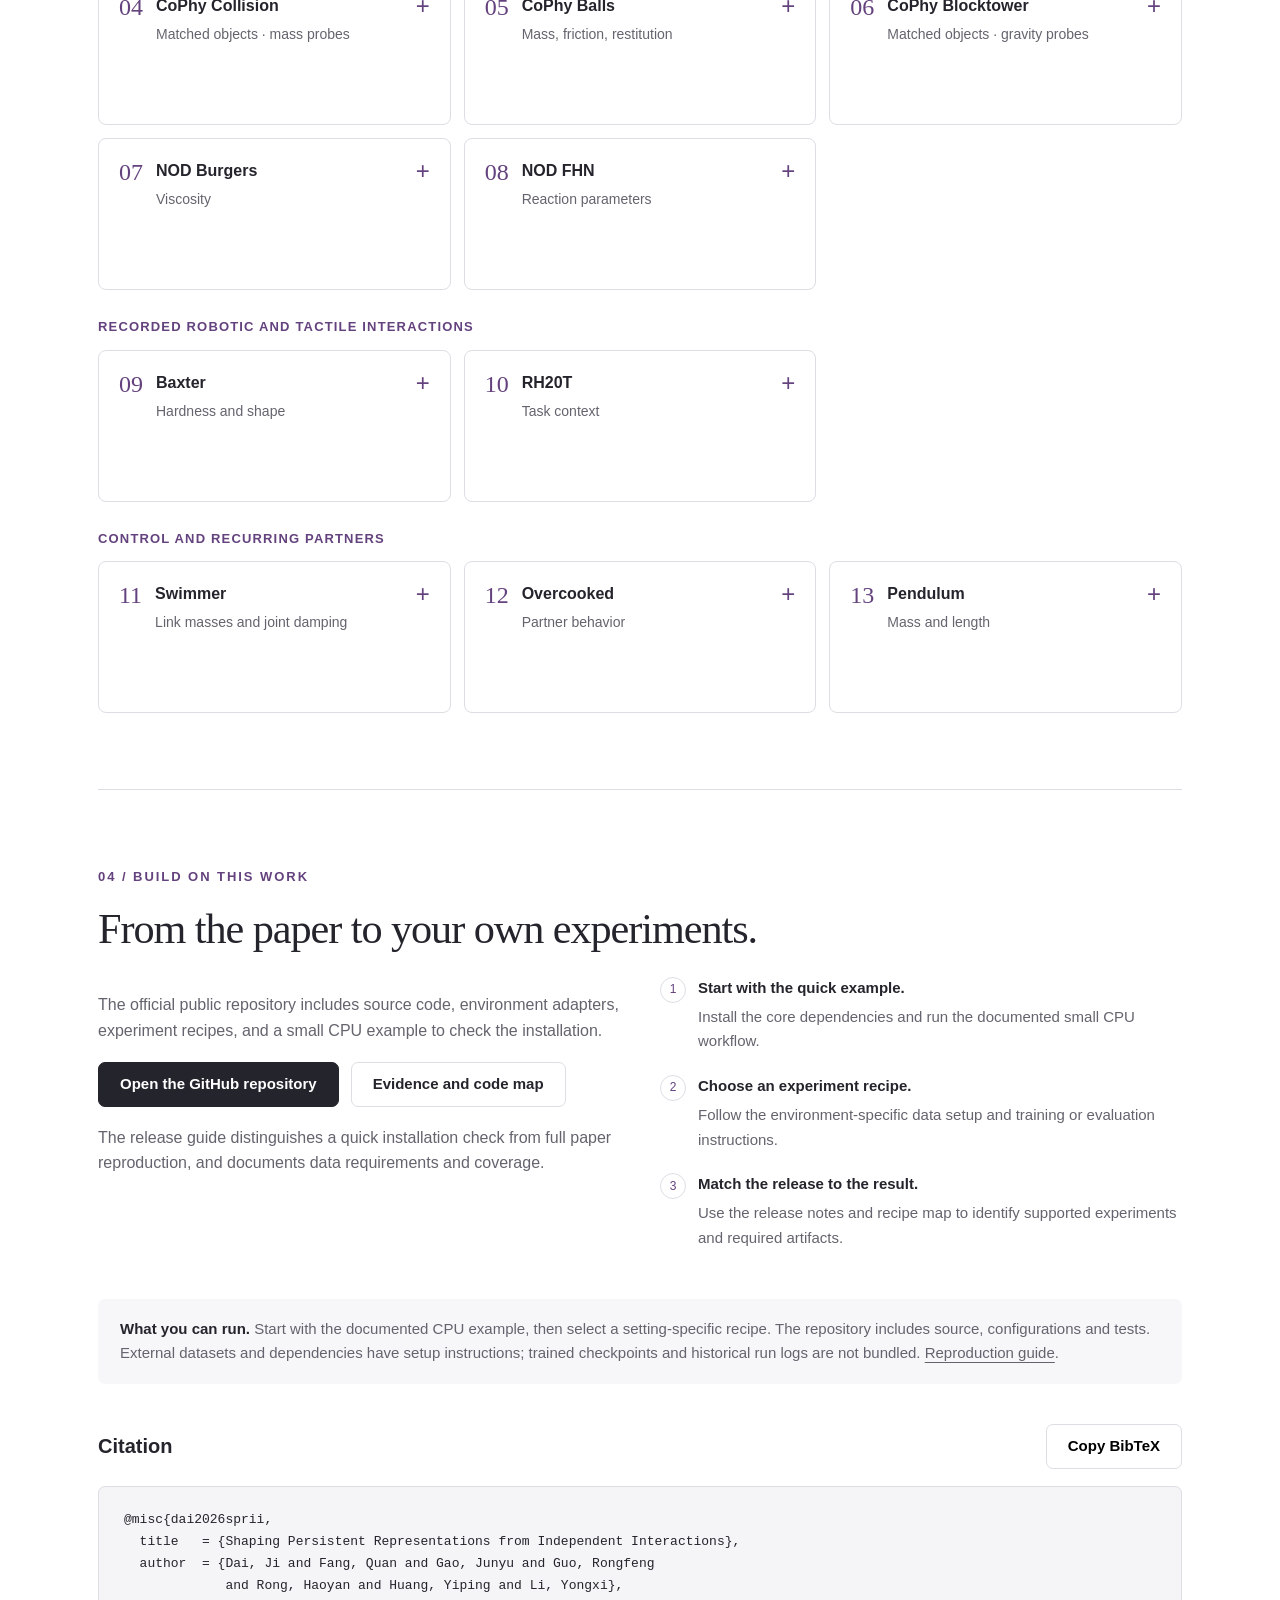
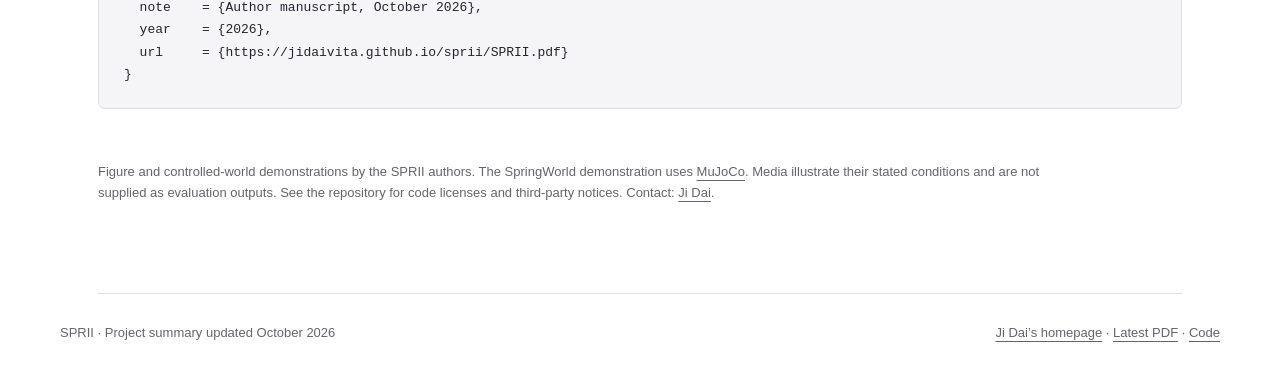
==== commit d5cb88be: "Expand SPRII environment and evidence guides; use current paper throughout" ====
--- a/sprii/index.html
+++ b/sprii/index.html
@@ -8,49 +8,52 @@
 <link rel="canonical" href="https://jidaivita.github.io/sprii/">
 <meta property="og:type" content="website"><meta property="og:title" content="SPRII — Learning what persists across interactions"><meta property="og:description" content="Official project page: paper, open-source code, and evidence for Formation, Use, and Value."><meta property="og:url" content="https://jidaivita.github.io/sprii/">
 <meta name="citation_title" content="Shaping Persistent Representations from Independent Interactions">
-<meta name="citation_author" content="Ji Dai"><meta name="citation_author" content="Quan Fang"><meta name="citation_author" content="Junyu Gao"><meta name="citation_author" content="Rongfeng Guo"><meta name="citation_author" content="Haoyan Rong"><meta name="citation_author" content="Yiping Huang"><meta name="citation_author" content="Yongxi Li"><meta name="citation_publication_date" content="2026/09/28"><meta name="citation_pdf_url" content="https://jidaivita.github.io/sprii/SPRII.pdf"><meta name="citation_arxiv_id" content="2609.34604">
+<meta name="citation_author" content="Ji Dai"><meta name="citation_author" content="Quan Fang"><meta name="citation_author" content="Junyu Gao"><meta name="citation_author" content="Rongfeng Guo"><meta name="citation_author" content="Haoyan Rong"><meta name="citation_author" content="Yiping Huang"><meta name="citation_author" content="Yongxi Li"><meta name="citation_publication_date" content="2026/10/06"><meta name="citation_pdf_url" content="https://jidaivita.github.io/sprii/SPRII.pdf">
 <link rel="icon" type="image/svg+xml" href="data:image/svg+xml,%3Csvg xmlns='http://www.w3.org/2000/svg' viewBox='0 0 40 40'%3E%3Crect width='40' height='40' rx='9' fill='%2364427e'/%3E%3Ctext x='20' y='29' font-family='Georgia' font-size='29' text-anchor='middle' fill='white'%3ES%3C/text%3E%3C/svg%3E">
-<link rel="stylesheet" href="styles.css"><script defer src="site.js"></script>
+<link rel="stylesheet" href="styles.css"><link rel="stylesheet" href="reader.css"><script defer src="site.js"></script>
 </head>
 <body>
 <a class="skip" href="#main">Skip to content</a>
-<header class="topbar"><div class="wrap"><a class="wordmark" href="#top">SPR<span>II</span></a><nav aria-label="Main navigation"><a href="#method">Method</a><a href="#evidence">Evidence</a><a href="#explore" class="optional">Explore</a><a href="#reproduce">Code</a><a class="home-link" href="/">Ji Dai</a></nav></div></header>
+<header class="topbar"><div class="wrap"><a class="wordmark" href="#top">SPR<span>II</span></a><nav aria-label="Main navigation"><a href="#method">Method</a><a href="#evidence">Evidence</a><a href="#settings" class="optional">Environments</a><a href="#reproduce">Code</a><a class="home-link" href="/">Ji Dai</a></nav></div></header>
 <main id="main" class="wrap">
 <section class="hero" id="top">
 <p class="eyebrow">World models · Persistent representations</p>
 <h1>Shaping <em>Persistent Representations</em><br>from Independent Interactions</h1>
 <div class="authors"><span><a href="/">Ji Dai</a><sup>1</sup></span><span>Quan Fang<sup>1</sup></span><span>Junyu Gao<sup>2</sup></span><span>Rongfeng Guo<sup>3</sup></span><span>Haoyan Rong<sup>4</sup></span><span>Yiping Huang<sup>1</sup></span><span>Yongxi Li<sup>2</sup></span></div>
 <div class="affiliations"><span><sup>1</sup>Beijing University of Posts and Telecommunications</span><span><sup>2</sup>Institute of Automation, Chinese Academy of Sciences</span><span><sup>3</sup>Shenzhen University</span><span><sup>4</sup>Tsinghua University</span></div>
-<div class="hero-actions"><a class="button primary" href="SPRII.pdf">Latest paper (PDF)</a><a class="button" href="https://arxiv.org/abs/2609.34604v1">arXiv v1</a><a class="button" href="https://github.com/jidaivita/SPRII">GitHub code</a><a class="button" href="#citation">Cite this work</a></div>
+<div class="hero-actions"><a class="button primary" href="SPRII.pdf">Latest paper (PDF)</a><a class="button" href="https://github.com/jidaivita/SPRII">GitHub code</a><a class="button" href="#citation">Cite this work</a></div>
 <p class="hero-deck">World models should learn <strong>what stays the same as interactions change.</strong> SPRII learns reusable context from related experiences, without numerical physical-property labels.</p>
 </section>
 <figure class="overview"><a href="assets/overview.pdf" aria-label="Open the overview figure as a PDF"><img src="assets/overview.svg" width="1650" height="1058" alt="Different interactions share hidden mass, drag and stiffness. Relation-guided learning creates persistent context, evaluated separately for formation, use by a fixed reader, and prediction value."></a><figcaption><strong>Same system. Different interactions.</strong> Changing trajectories reveal shared hidden properties. We ask what context represents, how a predictor uses it, and when it improves prediction. Schematic illustration.</figcaption></figure>
 <div class="stats" aria-label="Study highlights"><div class="stat"><strong>14.6%</strong><span>Mean prediction-error reduction<br>across five primary comparisons</span></div><div class="stat"><strong>3 learners</strong><span>JEPA, CPC, and RSSM<br>in the primary comparisons</span></div><div class="stat"><strong>13 settings</strong><span>Physical systems, fields,<br>robotic data, and recurring partners</span></div></div>
 <section class="section" id="method"><p class="eyebrow">01 / The idea</p><h2>Different motion.<br>The same underlying world.</h2><p class="section-lead">Two trajectories can look different while sharing the same mass, drag, or stiffness. SPRII uses these relations to shape persistent context through two complementary objectives, while retaining the learner’s native training objective.</p>
 <div class="method-grid"><article class="method"><span class="label">Align</span><h3>Bring related contexts together.</h3><p>Encourage agreement between the contexts of related interactions, while preserving variation across systems.</p><div class="method-diagram" aria-label="Context from interaction A is aligned with context from interaction B"><span class="code-token">Context A</span><span class="connector" aria-hidden="true">≈</span><span class="code-token">Context B</span></div></article><article class="method cross"><span class="label">Cross</span><h3>Use one experience in another.</h3><p>Combine a related donor’s context with the recipient’s current input to predict the recipient’s future.</p><div class="method-diagram" aria-label="Donor context and recipient input are combined for prediction"><span class="code-token gold">Donor context</span><span class="connector" aria-hidden="true">+</span><span class="code-token gold">Recipient input</span></div></article></div>
-<p class="note">The relation tells us which interactions share properties; it does not provide their numerical values. Align and Cross can be studied separately.</p></section>
+<p class="note">The relation tells us which interactions share properties; it does not provide their numerical values. Align and Cross can be studied separately.</p>
+<div class="implementation" id="learner-integration"><h3>A shared principle. Learner-specific routes.</h3><p>SPRII gives history-derived context a route into prediction while keeping the recipient’s current inputs and the learner’s native objective. The route can use a dedicated history encoder or an existing context state.</p><p><strong>Structure is the interface control.</strong> It provides a persistent-context route without relation objectives, so its comparison with Align or Cross tests what relation supervision adds.</p><div class="learner-grid"><article class="learner"><h4>JEPA · Predict future embeddings.</h4><p>In the controlled JEPA implementation, a causal Transformer encodes observation and action histories. The predictor combines this persistent context with current observation features, future actions, and the prediction horizon. SpringWorld uses Align + Cross; CoPhy JEPA uses Cross.</p></article><article class="learner"><h4>RSSM · Keep recurrent latent dynamics.</h4><p>The CoPhy RSSM retains its deterministic and stochastic state, reconstruction, prior prediction, and KL regularization. SPRII adds a persistent-context route trained with Cross; its recurrent state remains available.</p></article><article class="learner"><h4>CPC · Keep future discrimination.</h4><p>CoPhy CPC keeps its contrastive future-discrimination objective and native dynamics state. Cross trains its prediction route to use context from a related interaction.</p></article></div><p class="note">Align and Cross complement the native loss. The enabled operations depend on the learner; SPRII does not impose one shared network architecture. <a href="SPRII.pdf#page=4">Read the method</a>.</p></div></section>
 <section class="section" id="evidence"><div class="evidence-heading"><p class="eyebrow">02 / Three questions, separate evidence</p><h2>Learned. Used. Useful.</h2><p class="section-lead">Persistent information can be learned without being used, and used without improving prediction.</p></div>
 <div class="question-grid"><article class="question"><span class="letter">F / Formation</span><h3>What does context remember?</h3><p>Probe persistent physical properties in frozen representations. The relation shapes <strong>which information becomes accessible.</strong></p></article><article class="question"><span class="letter">U / Use</span><h3>Does context change the prediction?</h3><p>Swap donor context while holding the reader, current input, and future actions fixed. Test whether forecasts respond to <strong>the donor’s physical properties.</strong></p></article><article class="question"><span class="letter">V / Value</span><h3>When does context help?</h3><p>Compare task error with matched controls. Measure benefits across <strong>prediction horizons and readout choices.</strong></p></article></div>
 <div class="study"><div class="study-text"><p class="eyebrow">A closer look / PokeWorld</p><h3>Sharing more does not<br>mean remembering everything.</h3><p>Change the pairing rule from shared mass to shared mass and drag. Drag becomes easier to read out, while mass becomes harder—even though mass is still shared.</p><p>Relation design selects what the representation emphasizes.</p></div><div class="probe"><div class="toggle" role="group" aria-label="Choose the PokeWorld pairing rule"><button type="button" aria-pressed="true" data-relation="mass">Share mass</button><button type="button" aria-pressed="false" data-relation="both">Share mass + drag</button></div><div aria-live="polite" aria-atomic="true" id="probe-results"><div class="bar-row"><div class="bar-label"><span>Mass · linear probe R²</span><strong id="mass-value">0.5271</strong></div><div class="bar-track"><div id="mass-bar" class="bar-fill" style="--w:52.71%"></div></div></div><div class="bar-row"><div class="bar-label"><span>Drag · linear probe R²</span><strong id="drag-value">0.3075</strong></div><div class="bar-track"><div id="drag-bar" class="bar-fill drag" style="--w:30.75%"></div></div></div></div><div class="bar-axis"><span>0</span><span>Shared scale · higher is better</span><span>1</span></div><p class="note">Reported frozen-code probes on validation systems. The control switches between two measured conditions.</p><details class="fallback-data"><summary>View both conditions</summary><p>Shared mass: mass 0.5271, drag 0.3075.<br>Shared mass + drag: mass 0.0709, drag 0.9249.</p></details></div></div>
+<div class="mechanism-grid"><article class="mechanism" id="spring-fixed-reader-matching"><p class="eyebrow">Use / SpringWorld</p><h3>Does the right donor change the forecast?</h3><p>Hold the source, fitted task reader, recipient initial state, and future actions fixed. Vary donor mass and target mass independently: forecasts have lower error when the two match.</p><div class="effect">0.1820</div><div class="effect-label">Mass-matching advantage in h16 error</div><p class="note">95% paired-system interval: [0.1320, 0.2343]</p><p class="note">Mean mismatched-minus-matched error across 64 development systems, three frozen Align + Cross sources, and one fixed reader per source. Positive values favor matching.</p><details><summary>Comparison and interpretation</summary><p>Each system contributes a complete 5 × 5 donor–target grid. The difference averages 20 off-diagonal and five diagonal cells; systems and sources receive equal weight. The interval conditions on the fitted models. This is a task-reader intervention, separate from the source embedding predictor.</p><p><a href="SPRII.pdf#page=50">Full experiment in the paper</a></p></details></article><article class="mechanism" id="spring-reader-recovery"><p class="eyebrow">Value / SpringWorld</p><h3>Keep the representation. Improve its readout.</h3><p>With source features and a recipient-only base frozen, a context-conditioned residual reader reduces development MSE by 7.9% compared with a query-only residual reader. All nine source–reader pairs improve.</p><div class="effect">7.9%</div><div class="effect-label">Lower development MSE with the context-conditioned reader</div><p class="note">Query-only MSE: 0.6185 · Context-conditioned MSE: 0.5695</p><p class="note">SpringWorld Align + Cross · three sources × three readers · common targets and fitting schedules. Reader fitting changes; source features stay frozen.</p><details><summary>Comparison and interpretation</summary><p>The two routes share their architecture but not exactly their active capacity. The same reader design does not improve the tested PokeWorld families. This comparison measures readout adaptation, not a context swap through one fixed reader.</p><p>A separate control fits matched-context and mismatched-context M₂ readers with identical architecture. Matched context lowers full-development error by 8.7%, with the same ordering in all nine pairs.</p><p><a href="SPRII.pdf#page=61">Full experiment in the paper</a></p></details></article></div>
 <div class="result-intro"><h3>Lower error across five primary comparisons.</h3><p>Mean ± SD · lower error is better</p></div>
 <div class="table-scroll" tabindex="0" role="region" aria-label="Primary prediction results"><table><thead><tr><th scope="col">Setting / learner</th><th scope="col">Baseline</th><th scope="col">SPRII</th><th scope="col">Error reduction</th></tr></thead><tbody><tr><th scope="row">SpringWorld / JEPA</th><td>0.138 ± 0.002<br><small>Native JEPA</small></td><td>0.107 ± 0.004<br><small>Align + Cross</small></td><td>22.3%</td></tr><tr><th scope="row">CoPhy Collision / CPC</th><td>0.223 ± 0.006<br><small>Structure</small></td><td>0.189 ± 0.007<br><small>Cross</small></td><td>15.4%</td></tr><tr><th scope="row">CoPhy Collision / RSSM</th><td>0.228 ± 0.005<br><small>Structure</small></td><td>0.202 ± 0.007<br><small>Cross</small></td><td>11.4%</td></tr><tr><th scope="row">CoPhy Collision / JEPA</th><td>0.215 ± 0.007<br><small>Structure</small></td><td>0.184 ± 0.005<br><small>Cross</small></td><td>14.2%</td></tr><tr><th scope="row">CoPhy Balls4 / RSSM</th><td>1.280 ± 0.031<br><small>Structure</small></td><td>1.154 ± 0.025<br><small>Cross</small></td><td>9.9%</td></tr></tbody></table></div>
 <p class="note">The 14.6% headline is the equal-weight mean over these five comparisons, calculated before rounding. SpringWorld uses standardized state-increment MSE; CoPhy uses physical trajectory MSE. Compare error magnitudes within each row.</p>
-<details><summary>Evaluation conditions and where gains depend on the task</summary><p>SpringWorld evaluates 256 sealed systems using three source models and three readers per source. Its 22.3% reduction has a paired 95% confidence interval of 13.2–30.7%. CoPhy Collision uses 1,994 held-out episodes, and Balls4 uses 1,000 recipients; CoPhy results use three joint source/reader seeds, with budgets matched within each learner family.</p><p>Use experiments in SpringWorld intervene on a fixed task reader fitted to frozen representations. They do not directly test the original source predictor. The best interface also depends on the task: direct context lowers D-Clean h32 error by 22.8% relative to decoded physical parameters, but has 2.1% higher error in SpringWorld.</p><p>Project results summarize the updated October 2026 manuscript. The linked arXiv record currently provides the public preprint; individual release documentation states its reproducibility coverage.</p></details>
+<details><summary>Evaluation conditions and where gains depend on the task</summary><p>SpringWorld evaluates 256 sealed systems using three source models and three readers per source. Its 22.3% reduction has a paired 95% confidence interval of 13.2–30.7%. CoPhy Collision uses 1,994 held-out episodes, and Balls4 uses 1,000 recipients; CoPhy results use three joint source/reader seeds, with budgets matched within each learner family.</p><p>Use experiments in SpringWorld intervene on a fixed task reader fitted to frozen representations. They do not directly test the original source predictor. The best interface also depends on the task: direct context lowers D-Clean h32 error by 22.8% relative to decoded physical parameters, but has 2.1% higher error in SpringWorld.</p><p>Project results summarize the October 2026 author manuscript linked above. The code guide identifies the available implementations and reproduction inputs.</p></details>
 </section>
 <section class="section" id="explore"><p class="eyebrow">03 / See the interactions</p><h2>What changes, and what persists?</h2><p class="section-lead">Start with two controlled worlds. Different actions and histories reveal the physical properties that remain the same.</p><div class="environment-tabs" role="tablist" aria-label="Environment examples"><button type="button" role="tab" aria-selected="true" aria-controls="panel-spring" id="tab-spring" data-env="spring">SpringWorld</button><button type="button" role="tab" aria-selected="false" aria-controls="panel-poke" id="tab-poke" tabindex="-1" data-env="poke">PokeWorld</button></div>
 <article class="environment-panel" id="panel-spring" role="tabpanel" aria-labelledby="tab-spring"><figure class="media-frame"><video controls muted playsinline loop preload="metadata" poster="assets/spring-poster.png" aria-label="SpringWorld force-and-release physics demonstration"><source src="assets/spring-replay.mp4" type="video/mp4">Your browser cannot play this video. <a href="assets/spring-replay.mp4">Open the demonstration</a>.</video><figcaption>Native physics demonstration · applied force and release.<br>Illustrates the environment; not a learned-model prediction.</figcaption></figure><div class="env-copy"><h3>One system.<br>Many encounters.</h3><p>Push a spring–mass system in different ways. Its motion changes, but the parameters governing that motion remain fixed.</p><dl><div><dt>Persists</dt><dd>Mass, drag, and stiffness.</dd></div><div><dt>Changes</dt><dd>Initial state and applied actions.</dd></div><div><dt>Measured in the paper</dt><dd>Formation, fixed-reader use, and prediction value on unseen systems.</dd></div></dl></div></article>
 <article class="environment-panel" id="panel-poke" role="tabpanel" aria-labelledby="tab-poke" hidden><figure class="media-frame"><video controls muted playsinline loop preload="none" poster="assets/poke-poster.png" aria-label="PokeWorld recorded donor and recipient interaction histories"><source src="assets/poke-replay.mp4" type="video/mp4">Your browser cannot play this video. <a href="assets/poke-replay.mp4">Open the recorded histories</a>.</video><figcaption>Recorded interaction histories · ¼ speed.<br>Arrows show applied normalized actions; not model predictions.</figcaption></figure><div class="env-copy"><h3>Different histories.<br>Related physics.</h3><p>Separate donor and recipient encounters expose shared properties through different motions. The pairing rule determines which properties are shared.</p><dl><div><dt>Persists</dt><dd>Selected combinations of mass, drag, and stiffness.</dd></div><div><dt>Changes</dt><dd>The interaction history and action sequence.</dd></div><div><dt>Measured in the paper</dt><dd>Relation reliability, physical-property probes, and fixed-reader responses.</dd></div></dl></div></article>
-<ul class="setting-list" aria-label="All thirteen study settings"><li>SpringWorld</li><li>PokeWorld</li><li>D-Clean</li><li>CoPhy Collision</li><li>CoPhy Balls</li><li>CoPhy Blocktower</li><li>NOD Burgers</li><li>NOD FHN</li><li>Baxter</li><li>RH20T</li><li>Swimmer</li><li>Overcooked</li><li>Pendulum</li></ul><p class="note">The study spans thirteen settings; detailed Formation–Use–Value analyses focus on selected environments. <a href="https://github.com/jidaivita/SPRII/blob/main/docs/paper_recipes.md">Explore the reproduction recipes</a>.</p></section>
-<section class="section" id="reproduce"><p class="eyebrow">04 / Build on this work</p><h2>From the paper to your own experiments.</h2><div class="repro-grid"><div><p>The official public repository includes source code, environment adapters, experiment recipes, and a small CPU example to check the installation.</p><a class="button primary" href="https://github.com/jidaivita/SPRII">Open the GitHub repository</a><p class="note">The release guide distinguishes a quick installation check from full paper reproduction, and documents data requirements and coverage.</p></div><ol class="steps"><li><strong>Start with the quick example.</strong>Install the core dependencies and run the documented small CPU workflow.</li><li><strong>Choose an experiment recipe.</strong>Follow the environment-specific data setup and training or evaluation instructions.</li><li><strong>Match the release to the result.</strong>Use the release notes and recipe map to identify supported experiments and required artifacts.</li></ol></div>
-<div class="citation-heading" id="citation"><h3>Citation</h3><button class="button" type="button" id="copy-citation">Copy BibTeX</button></div><pre><code id="bibtex">@article{dai2026sprii,
+<div class="atlas" id="settings"><div class="atlas-intro"><h3>Explore all thirteen settings.</h3><p>13 settings · one consistent guide</p></div><p class="atlas-description">Open a setting to see what persists, what changes, the parameters and protocol, and the evidence it contributes. Each entry connects to the paper and its implementation.</p><section class="atlas-group" aria-label="Controlled physical systems"><h4>Controlled physical systems</h4><div class="atlas-grid"><details class="setting" id="setting-spring"><summary><span class="setting-number">01</span><span class="setting-heading"><strong>SpringWorld</strong><span>Mass, drag, stiffness</span></span></summary><div class="setting-body"><p>Cold-start prediction in a visual elastic system.</p><dl class="setting-facts"><div><dt>What persists</dt><dd>Mass m; Drag γ; Spring stiffness k</dd></div><div><dt>What changes</dt><dd>Initial state, actions and realized interaction history</dd></div><div><dt>Input</dt><dd>An independent 96-frame same-system history, the current query state and future actions.</dd></div><div><dt>Prediction or task target</dt><dd>Eight-dimensional position and velocity increments over 0.8 seconds.</dd></div></dl><h5>Parameters and protocol</h5><dl class="parameter-list"><div><dt>Mass m</dt><dd>0.5–2 kg<small>physical range</small></dd></div><div><dt>Drag γ</dt><dd>0.25–1.5 s⁻¹<small>physical range</small></dd></div><div><dt>Stiffness k</dt><dd>4–25 N/m<small>physical range</small></dd></div></dl><h5>Comparison</h5><p>SPRII Align + Cross versus Native JEPA and TDS; Structure, Align and Cross isolate the components.</p><h5>What stays fixed</h5><p>The sealed comparison uses the same data bank, source/readout budgets and 256 held-out systems. Use tests freeze the representation model and fitted task reader while changing donor context.</p><div class="setting-result"><h5>What the results show</h5><p>Prediction MSE falls from 0.138 to 0.107 versus Native JEPA: a 22.3% reduction on 256 sealed systems (95% CI 13.2–30.7%).</p><p>Across cold-start horizons, Persistent-over-Null gains rise from 2.0% at h1 to 35.7% at h16 in the separate fixed 178-system grid.</p></div><p class="note">The Use intervention acts on a task reader fitted to frozen representations; it is separate from the source embedding predictor.</p><div class="setting-links"><a href="SPRII.pdf#page=22">Paper: setup and parameters</a><a href="https://github.com/jidaivita/SPRII/blob/main/benchmarks/springworld/README.md">Code and data guide</a><a href="https://github.com/jidaivita/SPRII/blob/main/docs/reviewer-guide.md">Find the experiment</a></div></div></details><details class="setting" id="setting-poke"><summary><span class="setting-number">02</span><span class="setting-heading"><strong>PokeWorld</strong><span>Mass, drag, contact stiffness</span></span></summary><div class="setting-body"><p>Test how relation reliability and shared factors shape persistent representations.</p><dl class="setting-facts"><div><dt>What persists</dt><dd>Mass m; Drag γ; Contact stiffness k</dd></div><div><dt>What changes</dt><dd>Initial states and action modes; G1 pairs share m, G2 share (m,γ), G3 share (m,γ,k).</dd></div><div><dt>Input</dt><dd>24-frame image/action histories from independent finger–object interactions, plus a current query.</dd></div><div><dt>Prediction or task target</dt><dd>Future observation embeddings; physical-factor probes and task readouts assess the learned context.</dd></div></dl><h5>Parameters and protocol</h5><dl class="parameter-list"><div><dt>Persistent factors</dt><dd>Mass m, drag γ and contact stiffness k<small>parameter categories</small></dd></div><div><dt>Pairing rules</dt><dd>G1: m; G2: m + γ; G3: m + γ + k<small>relation settings</small></dd></div><div><dt>Factorized bank</dt><dd>10 × 10 × 28 physical tuples<small>factor-level counts</small></dd></div><div><dt>Correct-pair fraction α</dt><dd>0, 0.5 or 1<small>relation fidelity</small></dd></div></dl><h5>Comparison</h5><p>Structure, Align, Cross and Align + Cross; correct, randomized and partial-factor relations.</p><h5>What stays fixed</h5><p>Relation interventions retain the source architecture, observation budget and donor/query marginals within each comparison.</p><div class="setting-result"><h5>What the results show</h5><p>Raising correct-pair fraction from 0 to 1 increases the between/within-system context-distance ratio from 0.260 to 4.39.</p><p>Changing shared mass to shared mass + drag lowers mass-probe R² from 0.527 to 0.071 while drag-probe R² rises from 0.308 to 0.925.</p></div><p class="note">The acquisition, factorized-relation and R8 fidelity banks are separate protocols; their sample counts should remain separate.</p><div class="setting-links"><a href="SPRII.pdf#page=23">Paper: setup and parameters</a><a href="https://github.com/jidaivita/SPRII/blob/main/benchmarks/pokeworld/revision/README.md">Code and data guide</a><a href="https://github.com/jidaivita/SPRII/blob/main/docs/reviewer-guide.md">Find the experiment</a></div></div></details><details class="setting" id="setting-dclean"><summary><span class="setting-number">03</span><span class="setting-heading"><strong>D-Clean</strong><span>Drag</span></span></summary><div class="setting-body"><p>Separate accessible physical information from its value for prediction.</p><dl class="setting-facts"><div><dt>What persists</dt><dd>Drag γ</dd></div><div><dt>What changes</dt><dd>Initial state and force segments</dd></div><div><dt>Input</dt><dd>A 4D state/action history and a recipient state, with an independent same-system donor.</dd></div><div><dt>Prediction or task target</dt><dd>Future inertial state at horizons 1, 4, 16 and 32.</dd></div></dl><h5>Parameters and protocol</h5><dl class="parameter-list"><div><dt>Persistent factor</dt><dd>Drag γ<small>parameter category</small></dd></div><div><dt>Dynamics</dt><dd>dv/dt = F/m − γv; m = 1<small>system definition</small></dd></div><div><dt>Integration step</dt><dd>Δt = 0.05<small>simulation value; physical unit not stated</small></dd></div><div><dt>Interaction bank</dt><dd>Eight independent 64-step interactions per system<small>context setting</small></dd></div></dl><h5>Comparison</h5><p>Common-reader comparisons with TDS, NOD, FCRL, CaDM and DALI; Null, Persistent, Decode and Oracle readouts test the information interface.</p><h5>What stays fixed</h5><p>Readout comparisons use frozen source features, common prediction targets and matched permitted inputs. Persistent and Decode use the same donor context.</p><div class="setting-result"><h5>What the results show</h5><p>With a common reader design, SPRII has the lowest mean error at all four horizons, including 33.7% lower h32 error than CaDM.</p><p>Direct context lowers h32 error by 22.8% relative to decoded physical parameters, despite an independently validated decoder R² above 0.996.</p></div><p class="note">These endpoints measure prediction through a common fitted reader; source-training budgets and method adaptations are specified separately in the paper.</p><div class="setting-links"><a href="SPRII.pdf#page=23">Paper: setup and parameters</a><a href="https://github.com/jidaivita/SPRII/blob/main/benchmarks/core/README.md">Code and data guide</a><a href="https://github.com/jidaivita/SPRII/blob/main/docs/reviewer-guide.md">Find the experiment</a></div></div></details></div></section><section class="atlas-group" aria-label="Public dynamics benchmarks"><h4>Public dynamics benchmarks</h4><div class="atlas-grid"><details class="setting" id="setting-cophy_collision"><summary><span class="setting-number">04</span><span class="setting-heading"><strong>CoPhy Collision</strong><span>Matched objects · mass probes</span></span></summary><div class="setting-body"><p>Predict contact-dependent object motion from related support interactions.</p><dl class="setting-facts"><div><dt>What persists</dt><dd>Matched object properties under a scene-specific relation; mass is the reported factor-probe target</dd></div><div><dt>What changes</dt><dd>Initial conditions and independent support interactions</dd></div><div><dt>Input</dt><dd>Three independent support histories and the first three query frames.</dd></div><div><dt>Prediction or task target</dt><dd>The next 12 physical trajectory frames.</dd></div></dl><h5>Parameters and protocol</h5><dl class="parameter-list"><div><dt>Persistent factor evaluated</dt><dd>Object mass<small>factor-probe target</small></dd></div><div><dt>Relation</dt><dd>Matched objects under a scene-specific rule<small>relation setting</small></dd></div><div><dt>Context / target</dt><dd>3 supports + 3 query frames → 12 future frames<small>task setting</small></dd></div></dl><h5>Comparison</h5><p>SPRII Cross versus Native, Structure and Random across CPC, RSSM and JEPA.</p><h5>What stays fixed</h5><p>Each learner comparison shares queries, targets, donor eligibility and training budgets across arms; the main result uses 1,994 held-out episodes and three joint source/reader seeds.</p><div class="setting-result"><h5>What the results show</h5><p>Relative to Structure, prediction error falls by 15.4% for CPC, 11.4% for RSSM and 14.2% for JEPA.</p><p>The corresponding SPRII trajectory MSEs are 0.189, 0.202 and 0.184.</p></div><p class="note">The multi-support prediction protocol differs from the original CoPhy task’s input and target intervals.</p><div class="setting-links"><a href="SPRII.pdf#page=24">Paper: setup and parameters</a><a href="https://github.com/jidaivita/SPRII/blob/main/benchmarks/cophy/README.md">Code and data guide</a><a href="https://github.com/jidaivita/SPRII/blob/main/docs/reviewer-guide.md">Find the experiment</a></div></div></details><details class="setting" id="setting-cophy_balls"><summary><span class="setting-number">05</span><span class="setting-heading"><strong>CoPhy Balls</strong><span>Mass, friction, restitution</span></span></summary><div class="setting-body"><p>Predict rebounds and test which physical factors influence reader memory.</p><dl class="setting-facts"><div><dt>What persists</dt><dd>Mass; Friction; Restitution; the principal reported probe target</dd></div><div><dt>What changes</dt><dd>Initial conditions and independent support interactions</dd></div><div><dt>Input</dt><dd>Three independent support histories and the first three query frames.</dd></div><div><dt>Prediction or task target</dt><dd>The next 27 ball-trajectory frames.</dd></div></dl><h5>Parameters and protocol</h5><dl class="parameter-list"><div><dt>Physical factors tested</dt><dd>Mass, friction and restitution<small>parameter categories</small></dd></div><div><dt>Context / target</dt><dd>3 supports + 3 query frames → 27 future frames<small>task setting</small></dd></div></dl><h5>Comparison</h5><p>Native, Structure and Random where tested; Cross for JEPA/CPC/RSSM and Align + Cross for CoPhyNet.</p><h5>What stays fixed</h5><p>The held-out RSSM comparison uses the same 1,000 Balls4 recipients. Factor-specific donor tests keep source/reader weights and recipient inputs fixed.</p><div class="setting-result"><h5>What the results show</h5><p>On held-out Balls4 recipients, RSSM MSE falls from 1.280 to 1.154 versus Structure, a 9.9% reduction.</p><p>Restitution dominates the reported reader-memory probes and fixed-predictor donor effects; mass and friction are substantially weaker.</p></div><p class="note">Balls4 is a task configuration within Balls. Development reader-memory assays and the held-out endpoint use different stated populations.</p><div class="setting-links"><a href="SPRII.pdf#page=24">Paper: setup and parameters</a><a href="https://github.com/jidaivita/SPRII/blob/main/benchmarks/cophy/README.md">Code and data guide</a><a href="https://github.com/jidaivita/SPRII/blob/main/docs/reviewer-guide.md">Find the experiment</a></div></div></details><details class="setting" id="setting-cophy_blocktower"><summary><span class="setting-number">06</span><span class="setting-heading"><strong>CoPhy Blocktower</strong><span>Matched objects · gravity probes</span></span></summary><div class="setting-body"><p>Extend multi-support prediction to multibody stability and falling towers.</p><dl class="setting-facts"><div><dt>What persists</dt><dd>Matched object properties under a scene-specific relation; vertical gravity is the reported factor-probe target</dd></div><div><dt>What changes</dt><dd>Initial conditions and independent support interactions.</dd></div><div><dt>Input</dt><dd>Three support histories and the first three query frames, through the fixed cached perception route.</dd></div><div><dt>Prediction or task target</dt><dd>The next 27 frames of multibody motion.</dd></div></dl><h5>Parameters and protocol</h5><dl class="parameter-list"><div><dt>Persistent factor evaluated</dt><dd>Vertical gravity<small>factor-probe target</small></dd></div><div><dt>Relation</dt><dd>Matched objects under a scene-specific rule<small>relation setting</small></dd></div><div><dt>Context / target</dt><dd>3 supports + 3 query frames → 27 future frames<small>task setting</small></dd></div></dl><h5>Comparison</h5><p>JEPA, CPC, RSSM and CoPhyNet across available Native, Structure and Random controls.</p><h5>What stays fixed</h5><p>Perception, query/target construction and pose-head route are held fixed within the scene.</p><div class="setting-result"><h5>What the results show</h5><p>Blocktower is one of three scenes in the 45-cell CoPhy development matrix spanning four learner families.</p><p>The additional JEPA sources retain an adverse contrast: Cross has higher prediction error than Random at both reported sources.</p></div><p class="note">These are development comparisons, including reader-selection examples; gains depend on learner and comparator.</p><div class="setting-links"><a href="SPRII.pdf#page=24">Paper: setup and parameters</a><a href="https://github.com/jidaivita/SPRII/blob/main/benchmarks/cophy/README.md">Code and data guide</a><a href="https://github.com/jidaivita/SPRII/blob/main/docs/reviewer-guide.md">Find the experiment</a></div></div></details><details class="setting" id="setting-nod1d"><summary><span class="setting-number">07</span><span class="setting-heading"><strong>NOD Burgers</strong><span>Viscosity</span></span></summary><div class="setting-body"><p>Learn reusable context for one-dimensional field evolution.</p><dl class="setting-facts"><div><dt>What persists</dt><dd>Viscosity ν</dd></div><div><dt>What changes</dt><dd>Initial spatial field</dd></div><div><dt>Input</dt><dd>An independent same-viscosity trajectory and the recipient’s spatial field.</dd></div><div><dt>Prediction or task target</dt><dd>Future 1D Burgers fields.</dd></div></dl><h5>Parameters and protocol</h5><dl class="parameter-list"><div><dt>Persistent factor</dt><dd>Viscosity ν<small>parameter category</small></dd></div><div><dt>Illustrated trajectory</dt><dd>ν = 0.01<small>illustration-specific value; not a range</small></dd></div><div><dt>Illustrated resolution</dt><dd>401 spatial samples and 101 saved times<small>displayed trajectory setting</small></dd></div></dl><h5>Comparison</h5><p>Released NOD, Random and prediction-only continued NOD; related operator adaptations are reported separately.</p><h5>What stays fixed</h5><p>Continuation controls match additional update budgets, with the same prediction task and distribution-specific evaluations.</p><div class="setting-result"><h5>What the results show</h5><p>SPRII lowers mean error relative to released NOD on all three Burgers distributions.</p><p>Against matched prediction-only continuation, the ID gain is 4.1%, while OOD performance is near-tied.</p></div><p class="note">The released-default and continued-NOD comparisons answer different questions; the illustrated ν value is not the dataset range.</p><div class="setting-links"><a href="SPRII.pdf#page=26">Paper: setup and parameters</a><a href="https://github.com/jidaivita/SPRII/blob/main/benchmarks/nod/README.md">Code and data guide</a><a href="https://github.com/jidaivita/SPRII/blob/main/docs/reviewer-guide.md">Find the experiment</a></div></div></details><details class="setting" id="setting-nod2d"><summary><span class="setting-number">08</span><span class="setting-heading"><strong>NOD FHN</strong><span>Reaction parameters</span></span></summary><div class="setting-body"><p>Test how multiple independent histories help predict reaction–diffusion fields.</p><dl class="setting-facts"><div><dt>What persists</dt><dd>Reaction parameters k and β</dd></div><div><dt>What changes</dt><dd>Independent Gaussian-random-field initial conditions</dd></div><div><dt>Input</dt><dd>One, two or four related field histories; each uses frames 0, 25, 50, 75 and 100.</dd></div><div><dt>Prediction or task target</dt><dd>Evolution of coupled u and v fields, including H50 prediction.</dd></div></dl><h5>Parameters and protocol</h5><dl class="parameter-list"><div><dt>Persistent factors</dt><dd>Reaction parameters k and β<small>parameter categories</small></dd></div><div><dt>Grid</dt><dd>Periodic 128 × 128<small>spatial setting</small></dd></div><div><dt>Integration / saving</dt><dd>RK4 with Δt = 0.001; 101 frames through t = 10<small>simulation setting; physical time unit not stated</small></dd></div><div><dt>Illustrated trajectory</dt><dd>k = 0.03, β = 0.20<small>illustration-specific values; not ranges</small></dd></div></dl><h5>Comparison</h5><p>NOD-Hier versus the SPRII alignment/continuation recipe on a regenerated Python simulation bank.</p><h5>What stays fixed</h5><p>Each recipe is held fixed as history count changes; the reporting initial conditions and three source seeds are shared.</p><div class="setting-result"><h5>What the results show</h5><p>Increasing history count from one to four reduces SPRII H50 error by 16.9%, 18.0% and 10.9% on ID, OOD-Intra and OOD-Extra.</p><p>The gap to NOD narrows on every split, although NOD retains slightly lower absolute mean error at four histories.</p></div><p class="note">The recipes use different source-training budgets: 45,000 updates for NOD and 50,000 for SPRII. This comparison does not isolate alignment at equal compute.</p><div class="setting-links"><a href="SPRII.pdf#page=26">Paper: setup and parameters</a><a href="https://github.com/jidaivita/SPRII/blob/main/benchmarks/nod/README.md">Code and data guide</a><a href="https://github.com/jidaivita/SPRII/blob/main/docs/reviewer-guide.md">Find the experiment</a></div></div></details></div></section><section class="atlas-group" aria-label="Recorded robotic and tactile interactions"><h4>Recorded robotic and tactile interactions</h4><div class="atlas-grid"><details class="setting" id="setting-baxter"><summary><span class="setting-number">09</span><span class="setting-heading"><strong>Baxter</strong><span>Hardness and shape</span></span></summary><div class="setting-body"><p>Use real tactile grasps to test relation-dependent factor selectivity.</p><dl class="setting-facts"><div><dt>What persists</dt><dd>Object hardness category; Object shape: cube or cylinder</dd></div><div><dt>What changes</dt><dd>Independent grasps; same-hardness pairs change shape, same-shape pairs change hardness</dd></div><div><dt>Input</dt><dd>40-step causal tactile histories drawn from 80 × 16 grasp-peak arrays.</dd></div><div><dt>Prediction or task target</dt><dd>Future tactile representations, with hardness and shape readouts.</dd></div></dl><h5>Parameters and protocol</h5><dl class="parameter-list"><div><dt>Shape categories</dt><dd>Cube and cylinder<small>object categories</small></dd></div><div><dt>Hardness categories</dt><dd>Three shared levels, indexed 0–2<small>category labels; not physical hardness units</small></dd></div><div><dt>Crossed bank</dt><dd>6 configurations × 170 grasps; 110/30/30 train/validation/confirmation grasps per configuration<small>data setting</small></dd></div></dl><h5>Comparison</h5><p>Same-hardness, same-shape and randomized relations, with Align + Cross.</p><h5>What stays fixed</h5><p>Each batch balances configurations and donor/query marginals; confirmation holds out grasps from the same six known configurations.</p><div class="setting-result"><h5>What the results show</h5><p>Hardness accuracy is 1.000 under same-hardness relations versus 0.333 under same-shape relations.</p><p>Shape balanced accuracy reverses the ordering: 1.000 under same-shape relations versus 0.500 under same-hardness relations.</p></div><p class="note">The evidence concerns held-out grasps from known object configurations. Available recordings do not include pre-contact frames or action sequences.</p><div class="setting-links"><a href="SPRII.pdf#page=25">Paper: setup and parameters</a><a href="https://github.com/jidaivita/SPRII/blob/main/docs/datasets.md">Code and data guide</a><a href="https://github.com/jidaivita/SPRII/blob/main/docs/reviewer-guide.md">Find the experiment</a></div></div></details><details class="setting" id="setting-rh20t"><summary><span class="setting-number">10</span><span class="setting-heading"><strong>RH20T</strong><span>Task context</span></span></summary><div class="setting-body"><p>Forecast forces and robot motion from repeated task context.</p><dl class="setting-facts"><div><dt>What persists</dt><dd>Task identity across different recorded episodes</dd></div><div><dt>What changes</dt><dd>Recorded episode; current visual, robot-state and action inputs</dd></div><div><dt>Input</dt><dd>Synchronized visual, robot-state and action histories from different episodes of the same task.</dd></div><div><dt>Prediction or task target</dt><dd>Normalized 6D force/torque and 3D TCP motion.</dd></div></dl><h5>Parameters and protocol</h5><dl class="parameter-list"><div><dt>Persistent relation</dt><dd>Task identity<small>context category</small></dd></div><div><dt>Main forecasting population</dt><dd>25 held-out tasks<small>evaluation setting</small></dd></div><div><dt>Hard-negative bank</dt><dd>24 tasks, analyzed separately<small>evaluation setting</small></dd></div></dl><h5>Comparison</h5><p>Cross and Align + Cross versus Structure, donor-pairing and input controls.</p><h5>What stays fixed</h5><p>Within donor interventions, the query, target, horizon, actions and fitted predictor stay fixed while context changes.</p><div class="setting-result"><h5>What the results show</h5><p>Under matched donors, Cross lowers error on all five reported force/torque and TCP endpoints relative to Structure.</p><p>Same-task independent episodes provide the persistent context; known physical-parameter equivalence is not assumed.</p></div><p class="note">These are offline forecasting and donor-use results from recorded manipulation, not a newly executed closed-loop robot controller.</p><div class="setting-links"><a href="SPRII.pdf#page=26">Paper: setup and parameters</a><a href="https://github.com/jidaivita/SPRII/blob/main/benchmarks/rh20t/README.md">Code and data guide</a><a href="https://github.com/jidaivita/SPRII/blob/main/docs/reviewer-guide.md">Find the experiment</a></div></div></details></div></section><section class="atlas-group" aria-label="Control and recurring partners"><h4>Control and recurring partners</h4><div class="atlas-grid"><details class="setting" id="setting-swimmer"><summary><span class="setting-number">11</span><span class="setting-heading"><strong>Swimmer</strong><span>Link masses and joint damping</span></span></summary><div class="setting-body"><p>Test recipient-specific persistent updates through fixed prediction weights.</p><dl class="setting-facts"><div><dt>What persists</dt><dd>Three link masses; Two joint damping parameters</dd></div><div><dt>What changes</dt><dd>State/action interactions; own-system versus wrong-system persistent update</dd></div><div><dt>Input</dt><dd>A persistent update plus the recipient’s current state/action query.</dd></div><div><dt>Prediction or task target</dt><dd>State responses to actions in a three-link MuJoCo swimmer.</dd></div></dl><h5>Parameters and protocol</h5><dl class="parameter-list"><div><dt>Persistent physical factors</dt><dd>3 link masses and 2 joint damping parameters<small>parameter categories</small></dd></div><div><dt>Prospective population</dt><dd>512 new systems<small>evaluation setting</small></dd></div></dl><h5>Comparison</h5><p>Own-system versus wrong-system updates within each of three frozen JEPA/GRU predictors.</p><h5>What stays fixed</h5><p>Architecture, predictor weights and training-only normalization remain fixed within each comparison.</p><div class="setting-result"><h5>What the results show</h5><p>Own-system updates reduce error for all three frozen predictors on 512 prospective systems.</p><p>For Persistent-JEPA, wrong-minus-own MSE is 5.329 × 10⁻⁵ (paired 95% CI 3.930–6.724 × 10⁻⁵).</p></div><p class="note">This is a fixed-update intervention study, without new Align/Cross source training.</p><div class="setting-links"><a href="SPRII.pdf#page=26">Paper: setup and parameters</a><a href="https://github.com/jidaivita/SPRII/blob/main/benchmarks/swimmer/README.md">Code and data guide</a><a href="https://github.com/jidaivita/SPRII/blob/main/docs/reviewer-guide.md">Find the experiment</a></div></div></details><details class="setting" id="setting-overcooked"><summary><span class="setting-number">12</span><span class="setting-heading"><strong>Overcooked</strong><span>Partner behavior</span></span></summary><div class="setting-body"><p>Learn persistent information about a recurring cooperative partner.</p><dl class="setting-facts"><div><dt>What persists</dt><dd>Fixed neural partner behavior / identity</dd></div><div><dt>What changes</dt><dd>Locations, actions and outcomes across disjoint episodes</dd></div><div><dt>Input</dt><dd>Disjoint prior episodes with the same neural partner and the current action query.</dd></div><div><dt>Prediction or task target</dt><dd>Ego-action prediction, partner-behavior readout and cooperation return.</dd></div></dl><h5>Parameters and protocol</h5><dl class="parameter-list"><div><dt>Persistent relation</dt><dd>Partner identity / behavior<small>context category</small></dd></div><div><dt>Layout</dt><dd>grounded_coord_simple<small>environment setting</small></dd></div><div><dt>Partners</dt><dd>20 familiar partners; 2 held-out development partners<small>evaluation setting</small></dd></div><div><dt>History budgets</dt><dd>32, 64 or 128 histories per familiar partner<small>context setting</small></dd></div></dl><h5>Comparison</h5><p>Align-only history conditioning versus a matched history slot with variance/covariance regularization.</p><h5>What stays fixed</h5><p>Matched conditions share architecture, initialization and training setup; prior episodes identify the partner without exposing policy weights.</p><div class="setting-result"><h5>What the results show</h5><p>Same-partner alignment lowers mean partner-behavior probe error at every history budget.</p><p>At full history, familiar-partner return improves in all three training seeds.</p></div><p class="note">The study uses one layout; familiar-partner return and the held-out development cohort are reported separately.</p><div class="setting-links"><a href="SPRII.pdf#page=25">Paper: setup and parameters</a><a href="https://github.com/jidaivita/SPRII/blob/main/benchmarks/overcooked/README.md">Code and data guide</a><a href="https://github.com/jidaivita/SPRII/blob/main/docs/reviewer-guide.md">Find the experiment</a></div></div></details><details class="setting" id="setting-pendulum"><summary><span class="setting-number">13</span><span class="setting-heading"><strong>Pendulum</strong><span>Mass and length</span></span></summary><div class="setting-body"><p>Evaluate history-conditioned dynamics in online pendulum control.</p><dl class="setting-facts"><div><dt>What persists</dt><dd>Mass; Length / system dynamics</dd></div><div><dt>What changes</dt><dd>Episodes, initial states and control interactions; mass/length vary between systems</dd></div><div><dt>Input</dt><dd>Transition history and the current pendulum state through the CaDM interface.</dd></div><div><dt>Prediction or task target</dt><dd>Control return and upright success, paired with physical probes and fixed-model donor tests.</dd></div></dl><h5>Parameters and protocol</h5><dl class="parameter-list"><div><dt>Persistent factors</dt><dd>Mass and length<small>parameter categories</small></dd></div><div><dt>Evaluation groups</dt><dd>1 ID + 4 OOD groups<small>evaluation setting</small></dd></div><div><dt>Rollouts</dt><dd>10 episodes × 200 steps per group and training seed<small>control setting</small></dd></div><div><dt>Upright success</dt><dd>Final 100 post-action states all within 60° of upright<small>metric definition</small></dd></div></dl><h5>Comparison</h5><p>One ID-selected SPRII recipe versus CaDM and Random relation, evaluated across all groups.</p><h5>What stays fixed</h5><p>The same ID-selected recipe and success criterion apply to every OOD group; there is no per-group recipe selection.</p><div class="setting-result"><h5>What the results show</h5><p>SPRII has higher mean return than CaDM in four of five groups, with lower return in OOD c2.</p><p>Matched and wrong-context tests use the same checkpoint; the paper reports return, success and physical probes together.</p></div><p class="note">Weak mass probes do not establish recovery of every physical parameter. Logged-action donor interventions are distinct from online controller interventions.</p><div class="setting-links"><a href="SPRII.pdf#page=26">Paper: setup and parameters</a><a href="https://github.com/jidaivita/SPRII/blob/main/benchmarks/baseline_adapters/README.md#pendulum">Code and data guide</a><a href="https://github.com/jidaivita/SPRII/blob/main/docs/reviewer-guide.md">Find the experiment</a></div></div></details></div></section></div></section>
+<section class="section" id="reproduce"><p class="eyebrow">04 / Build on this work</p><h2>From the paper to your own experiments.</h2><div class="repro-grid"><div><p>The official public repository includes source code, environment adapters, experiment recipes, and a small CPU example to check the installation.</p><div class="repro-links"><a class="button primary" href="https://github.com/jidaivita/SPRII">Open the GitHub repository</a><a class="button" href="https://github.com/jidaivita/SPRII/blob/main/docs/reviewer-guide.md">Evidence and code map</a></div><p class="note">The release guide distinguishes a quick installation check from full paper reproduction, and documents data requirements and coverage.</p></div><ol class="steps"><li><strong>Start with the quick example.</strong>Install the core dependencies and run the documented small CPU workflow.</li><li><strong>Choose an experiment recipe.</strong>Follow the environment-specific data setup and training or evaluation instructions.</li><li><strong>Match the release to the result.</strong>Use the release notes and recipe map to identify supported experiments and required artifacts.</li></ol></div>
+<div class="release-note"><strong>What you can run.</strong> Start with the documented CPU example, then select a setting-specific recipe. The repository includes source, configurations and tests. External datasets and dependencies have setup instructions; trained checkpoints and historical run logs are not bundled. <a href="https://github.com/jidaivita/SPRII/blob/main/docs/reproduce.md">Reproduction guide</a>.</div>
+<div class="citation-heading" id="citation"><h3>Citation</h3><button class="button" type="button" id="copy-citation">Copy BibTeX</button></div><pre><code id="bibtex">@misc{dai2026sprii,
   title   = {Shaping Persistent Representations from Independent Interactions},
   author  = {Dai, Ji and Fang, Quan and Gao, Junyu and Guo, Rongfeng
              and Rong, Haoyan and Huang, Yiping and Li, Yongxi},
-  journal = {arXiv preprint arXiv:2609.34604},
+  note    = {Author manuscript, October 2026},
   year    = {2026},
-  url     = {https://arxiv.org/abs/2609.34604}
+  url     = {https://jidaivita.github.io/sprii/SPRII.pdf}
 }</code></pre><div class="status" role="status" id="copy-status"></div>
 <p class="credits">Figure and controlled-world demonstrations by the SPRII authors. The SpringWorld demonstration uses <a href="https://mujoco.org/">MuJoCo</a>. Media illustrate their stated conditions and are not supplied as evaluation outputs. See the repository for code licenses and third-party notices. Contact: <a href="mailto:jidaivita@gmail.com">Ji Dai</a>.</p>
 </section>
-</main><footer class="wrap footer"><span>SPRII · Project summary updated October 2026</span><span><a href="/">Ji Dai’s homepage</a> · <a href="SPRII.pdf">Latest PDF</a> · <a href="https://arxiv.org/abs/2609.34604v1">arXiv v1</a> · <a href="https://github.com/jidaivita/SPRII">Code</a></span></footer>
+</main><footer class="wrap footer"><span>SPRII · Project summary updated October 2026</span><span><a href="/">Ji Dai’s homepage</a> · <a href="SPRII.pdf">Latest PDF</a> · <a href="https://github.com/jidaivita/SPRII">Code</a></span></footer>
 </body></html>
--- a/sprii/reader.css
+++ b/sprii/reader.css
@@ -0,0 +1,55 @@
+/* Supplementary method, evidence, and environment detail. */
+.implementation{margin-top:38px;padding-top:28px;border-top:1px solid var(--line)}
+.implementation>p{max-width:850px;color:var(--muted);font-size:16px}
+.learner-grid{display:grid;grid-template-columns:repeat(3,1fr);gap:25px;margin-top:24px}
+.learner h4{font-size:16px;margin:0 0 9px;color:var(--purple)}
+.learner p{font-size:15px;color:var(--muted);margin:0}
+.mechanism-grid{display:grid;grid-template-columns:1fr 1fr;gap:24px;margin-top:32px}
+.mechanism{border:1px solid var(--line);border-radius:8px;padding:27px}
+.mechanism h3{font-family:var(--serif);font-size:26px;font-weight:500}
+.mechanism p{font-size:16px;color:var(--muted)}
+.mechanism .effect{font-family:var(--serif);font-size:36px;line-height:1.2;color:var(--purple);margin:19px 0 12px}
+.mechanism .effect-label{font-size:14px;color:var(--muted)}
+.mechanism .note{font-size:14px}
+.atlas{margin-top:52px;scroll-margin-top:0}
+.atlas-intro{display:flex;justify-content:space-between;align-items:baseline;gap:20px}
+.atlas-intro h3{font-family:var(--serif);font-weight:500;font-size:30px}
+.atlas-intro p{color:var(--muted);font-size:14px}
+.atlas-description{max-width:860px;color:var(--muted);font-size:16px;margin:0 0 23px}
+.atlas-group{margin-top:26px}
+.atlas-group>h4{font-size:13px;text-transform:uppercase;letter-spacing:.09em;color:var(--purple);margin:0 0 12px}
+.atlas-grid{display:grid;grid-template-columns:repeat(3,minmax(0,1fr));gap:13px;align-items:start}
+.setting{border:1px solid var(--line);border-radius:8px;padding:0;margin:0;overflow:hidden;scroll-margin-top:0;background:#fff}
+.setting summary{list-style:none;display:flex;align-items:flex-start;gap:13px;padding:20px;min-height:150px;font-size:16px;line-height:1.45}
+.setting summary::-webkit-details-marker{display:none}
+.setting summary::after{content:'+';font-size:24px;font-weight:400;color:var(--purple);margin-left:auto;line-height:1;flex:0 0 auto}
+.setting[open]{grid-column:1/-1;background:#fcfbfd}
+.setting[open] summary{min-height:0;border-bottom:1px solid var(--line)}
+.setting[open] summary::after{content:'−'}
+.setting-number{font-family:var(--serif);font-size:24px;color:var(--purple);line-height:1.15;font-weight:400}
+.setting-heading{display:block;min-width:0}
+.setting-heading strong{display:block;font-weight:650;margin-bottom:7px}
+.setting-heading span{display:block;font-size:14px;color:var(--muted);font-weight:400}
+.setting-body{padding:25px 27px 28px}
+.setting-facts{display:grid;grid-template-columns:1fr 1fr;gap:19px 30px;margin:0 0 25px}
+.setting-facts>div{margin:0}
+.setting-facts dt{font-size:12px;letter-spacing:.08em}
+.setting-facts dd{font-size:15px;line-height:1.65;color:var(--ink)}
+.setting-body h5{font-size:15px;margin:24px 0 10px}
+.setting-body p,.setting-body li{font-size:15px;line-height:1.7}
+.setting-body ul{padding-left:21px;margin:0}
+.parameter-list{display:grid;grid-template-columns:repeat(3,minmax(0,1fr));gap:10px;margin:0}
+.parameter-list>div{margin:0;padding:13px 15px;background:var(--purple-light);border-radius:5px}
+.parameter-list dt{font-size:13px;text-transform:none;letter-spacing:0;color:var(--ink)}
+.parameter-list dd{font-size:15px;line-height:1.5;margin-top:5px}
+.parameter-list small{display:block;font-size:13px;color:var(--muted);margin-top:4px}
+.setting-result{border-left:3px solid var(--gold);padding:1px 0 1px 17px;margin:24px 0}
+.setting-result h5{margin:0 0 8px}
+.setting-result p{margin:7px 0;color:var(--ink)}
+.setting-links{display:flex;flex-wrap:wrap;gap:10px 23px;margin-top:20px;font-size:14px}
+.setting-links a{color:var(--purple);font-weight:600}
+.repro-links{display:flex;gap:12px;flex-wrap:wrap;margin-top:17px}
+.release-note{padding:18px 22px;margin-top:28px;background:#f7f6f9;border-radius:7px;color:var(--muted);font-size:15px}
+.release-note strong{color:var(--ink)}
+@media(max-width:800px){.learner-grid{gap:20px}.atlas-grid{grid-template-columns:repeat(2,minmax(0,1fr))}.mechanism-grid{grid-template-columns:1fr}.parameter-list{grid-template-columns:repeat(2,minmax(0,1fr))}.atlas-intro{display:block}.atlas-intro p{margin:0 0 18px}.setting summary{min-height:136px}}
+@media(max-width:480px){.learner-grid,.atlas-grid,.setting-facts,.parameter-list{grid-template-columns:1fr}.setting summary{min-height:0;padding:18px}.setting-body{padding:21px 19px}.setting-facts{gap:17px}.mechanism{padding:23px}.mechanism .effect{font-size:32px}.atlas-group>h4{font-size:12px}.setting[open]{grid-column:auto}.atlas{margin-top:38px}}
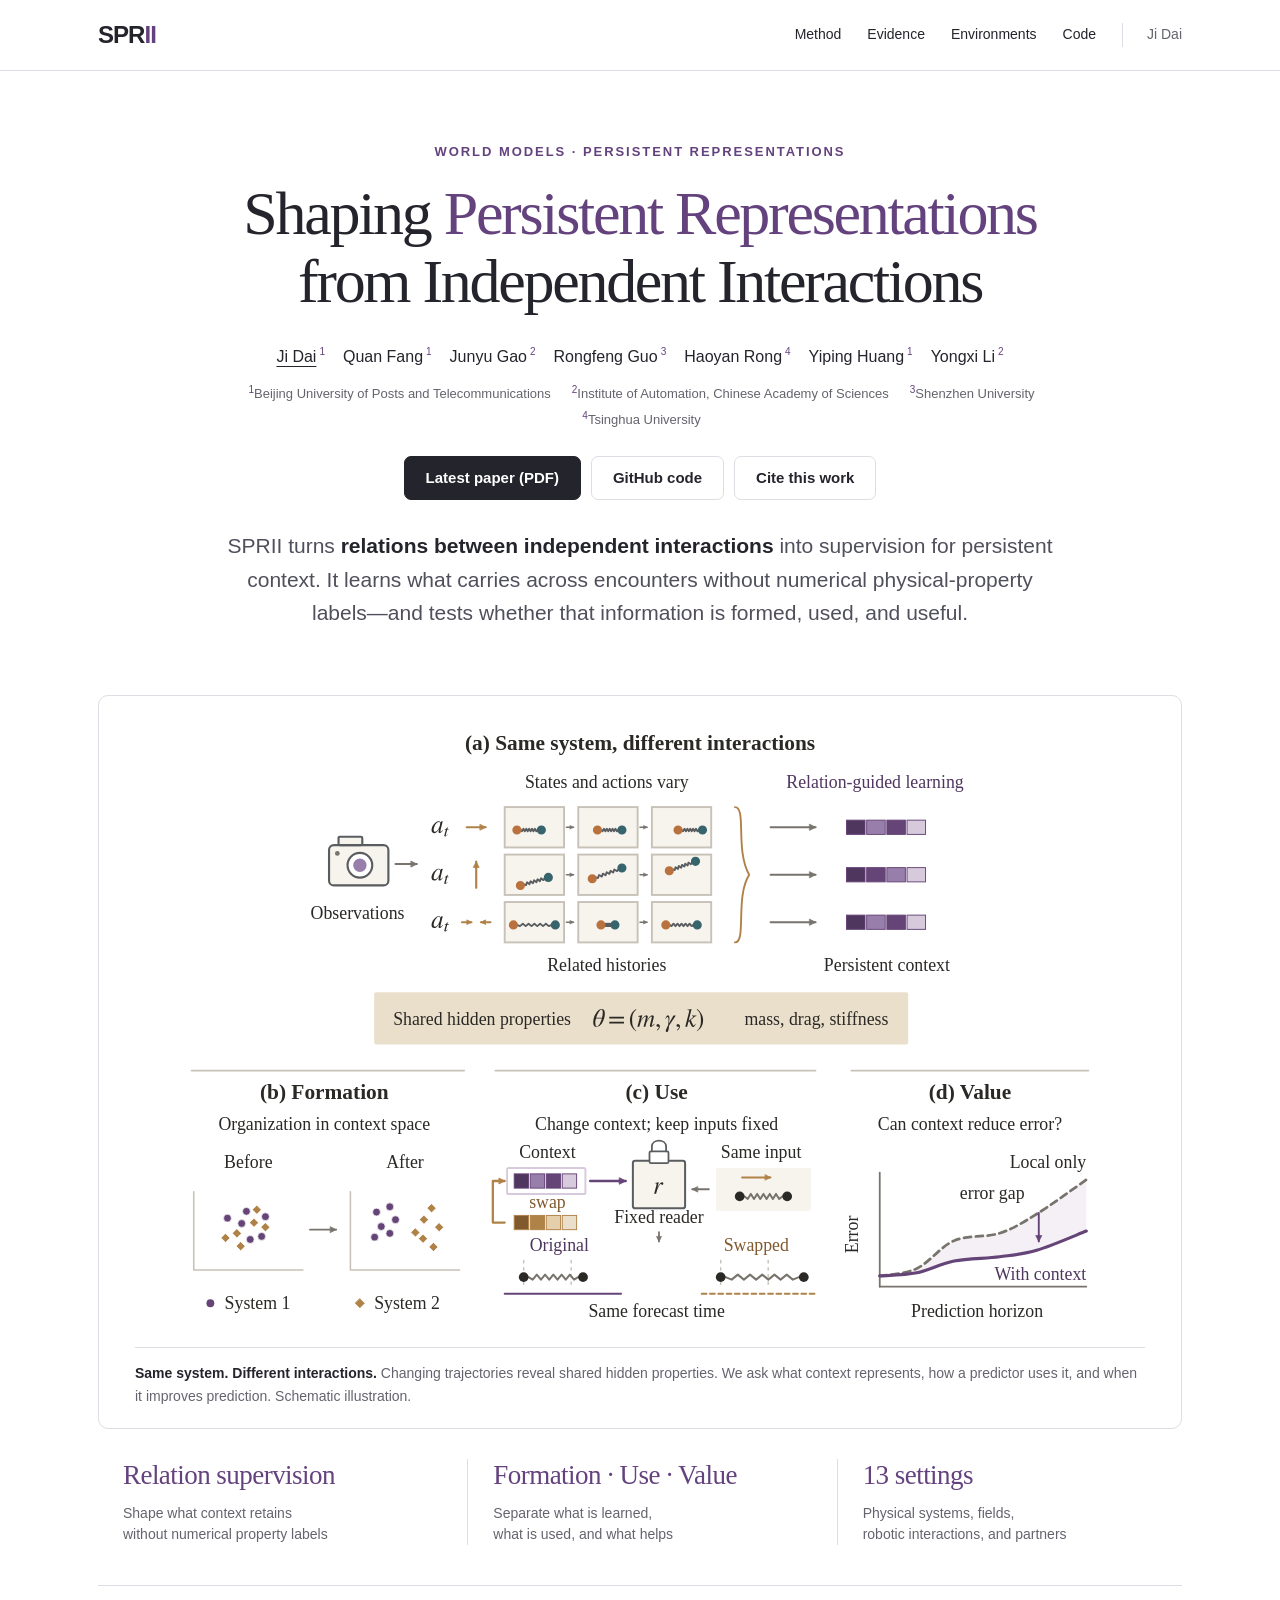
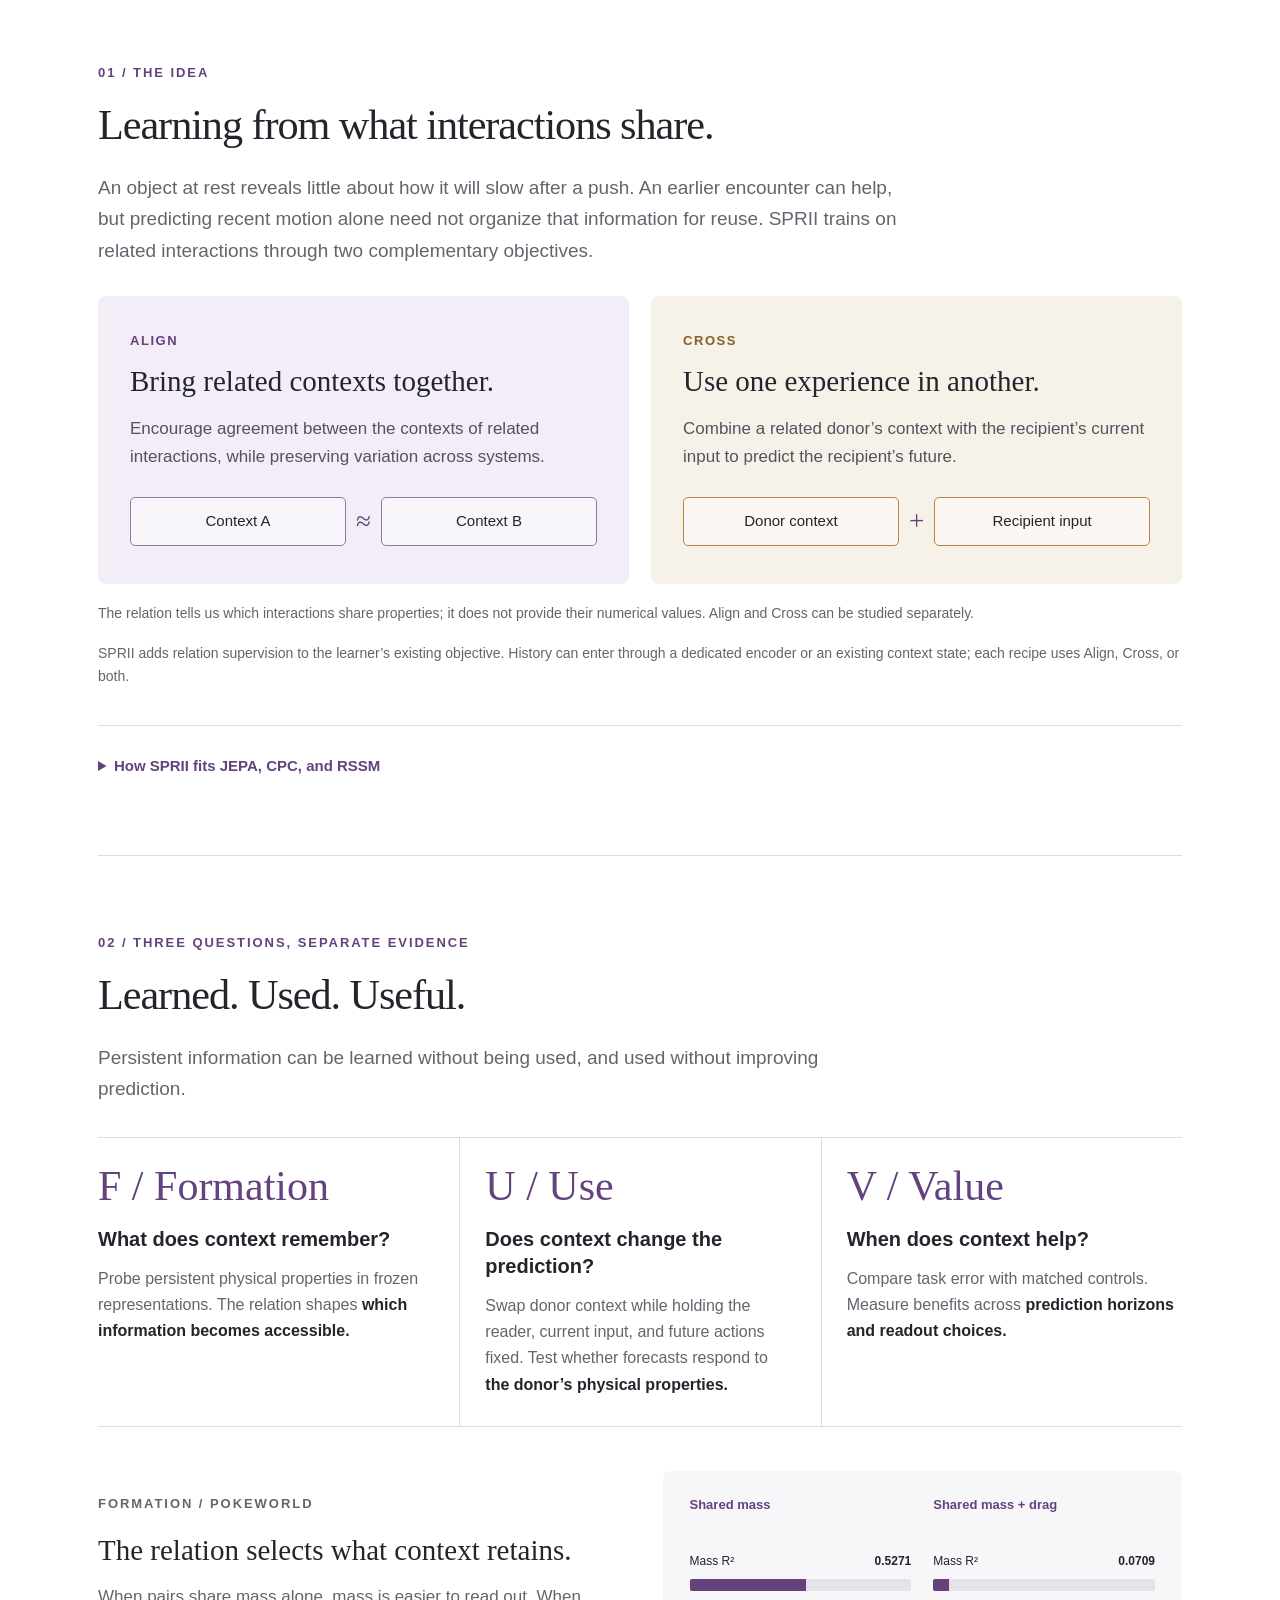
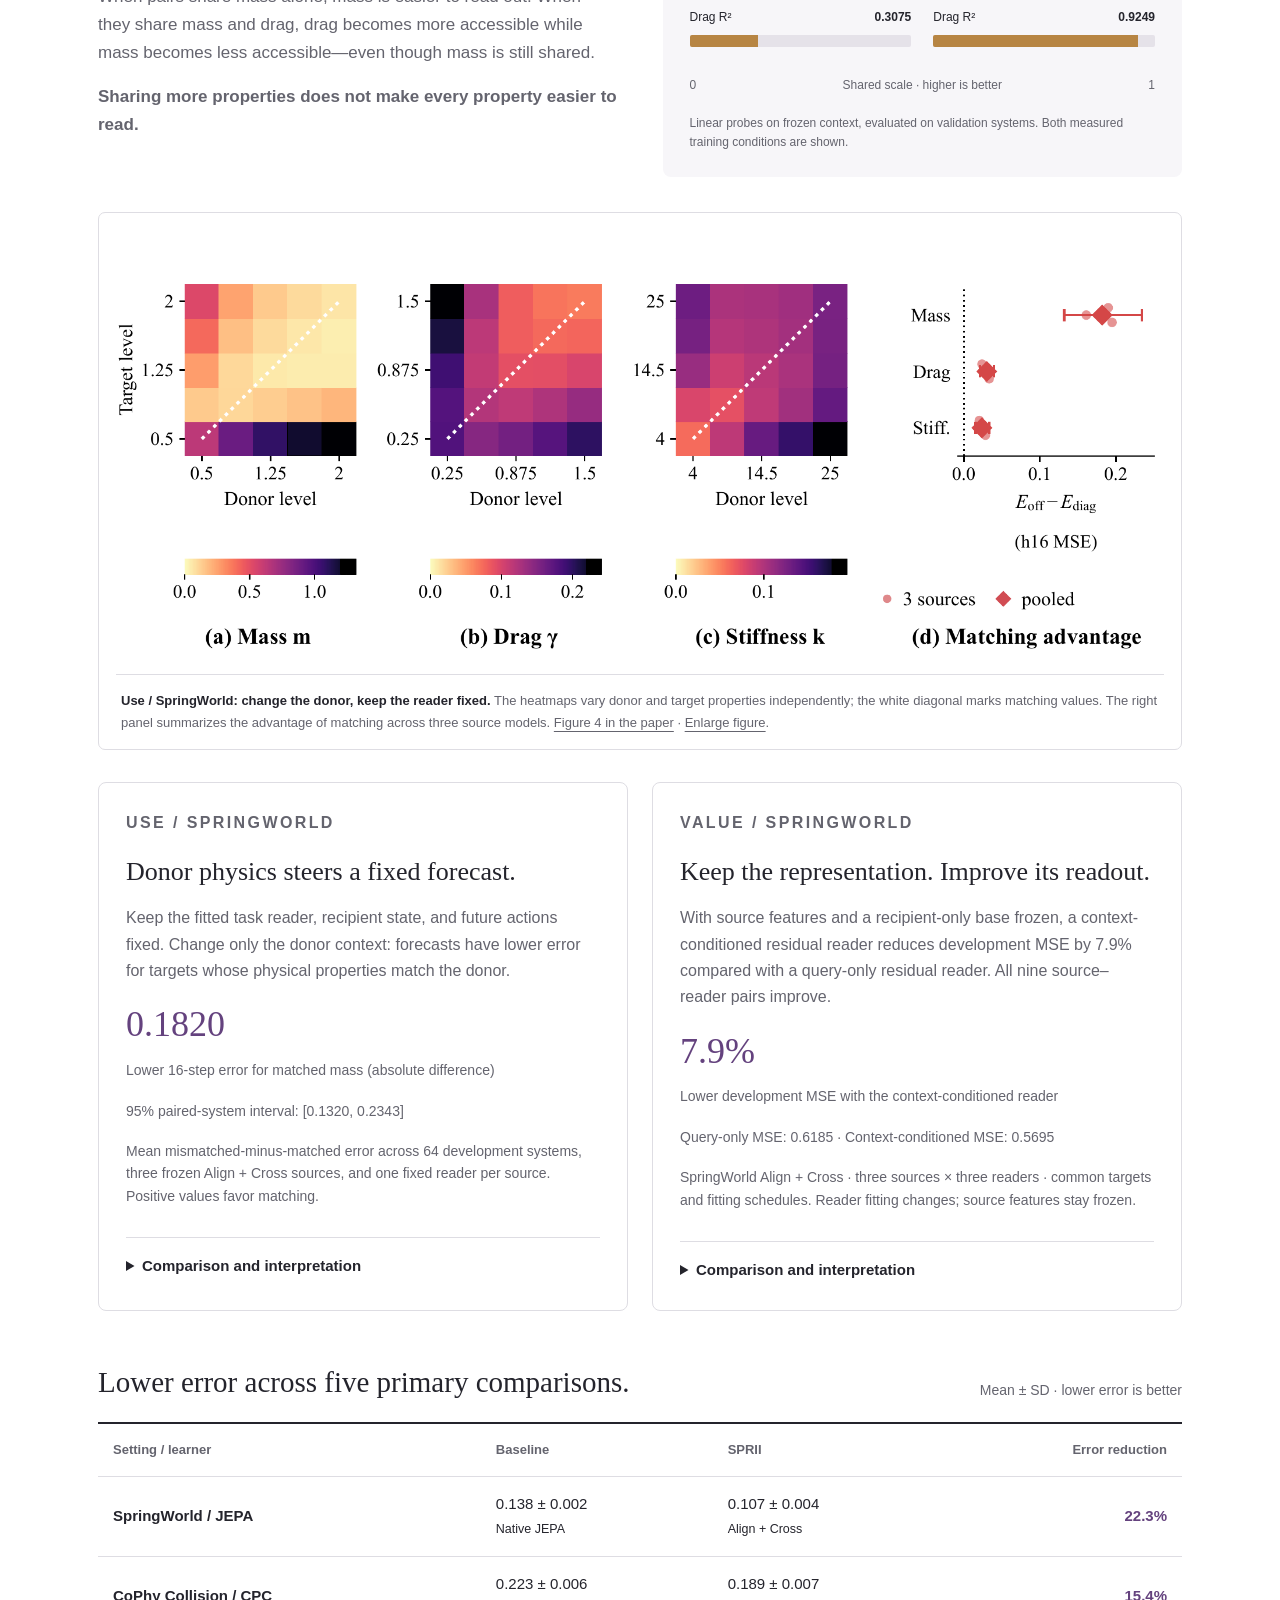
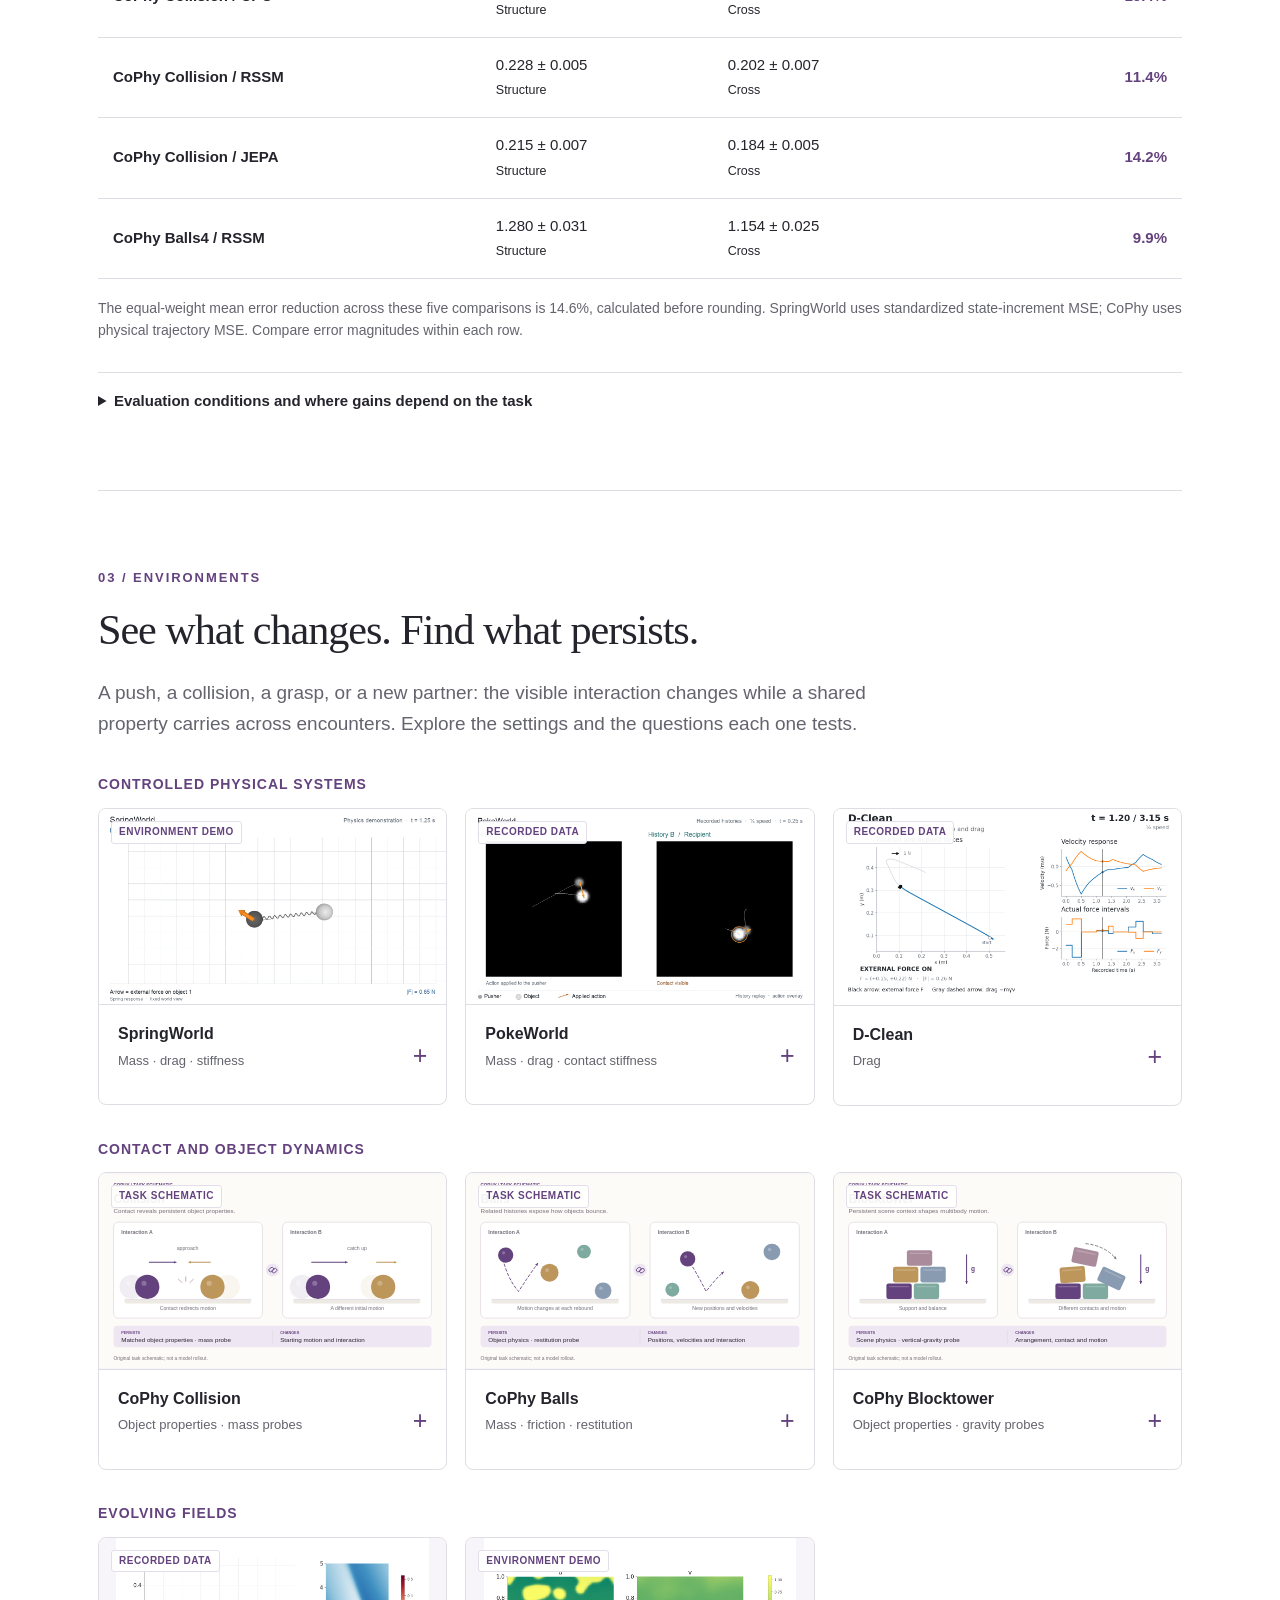
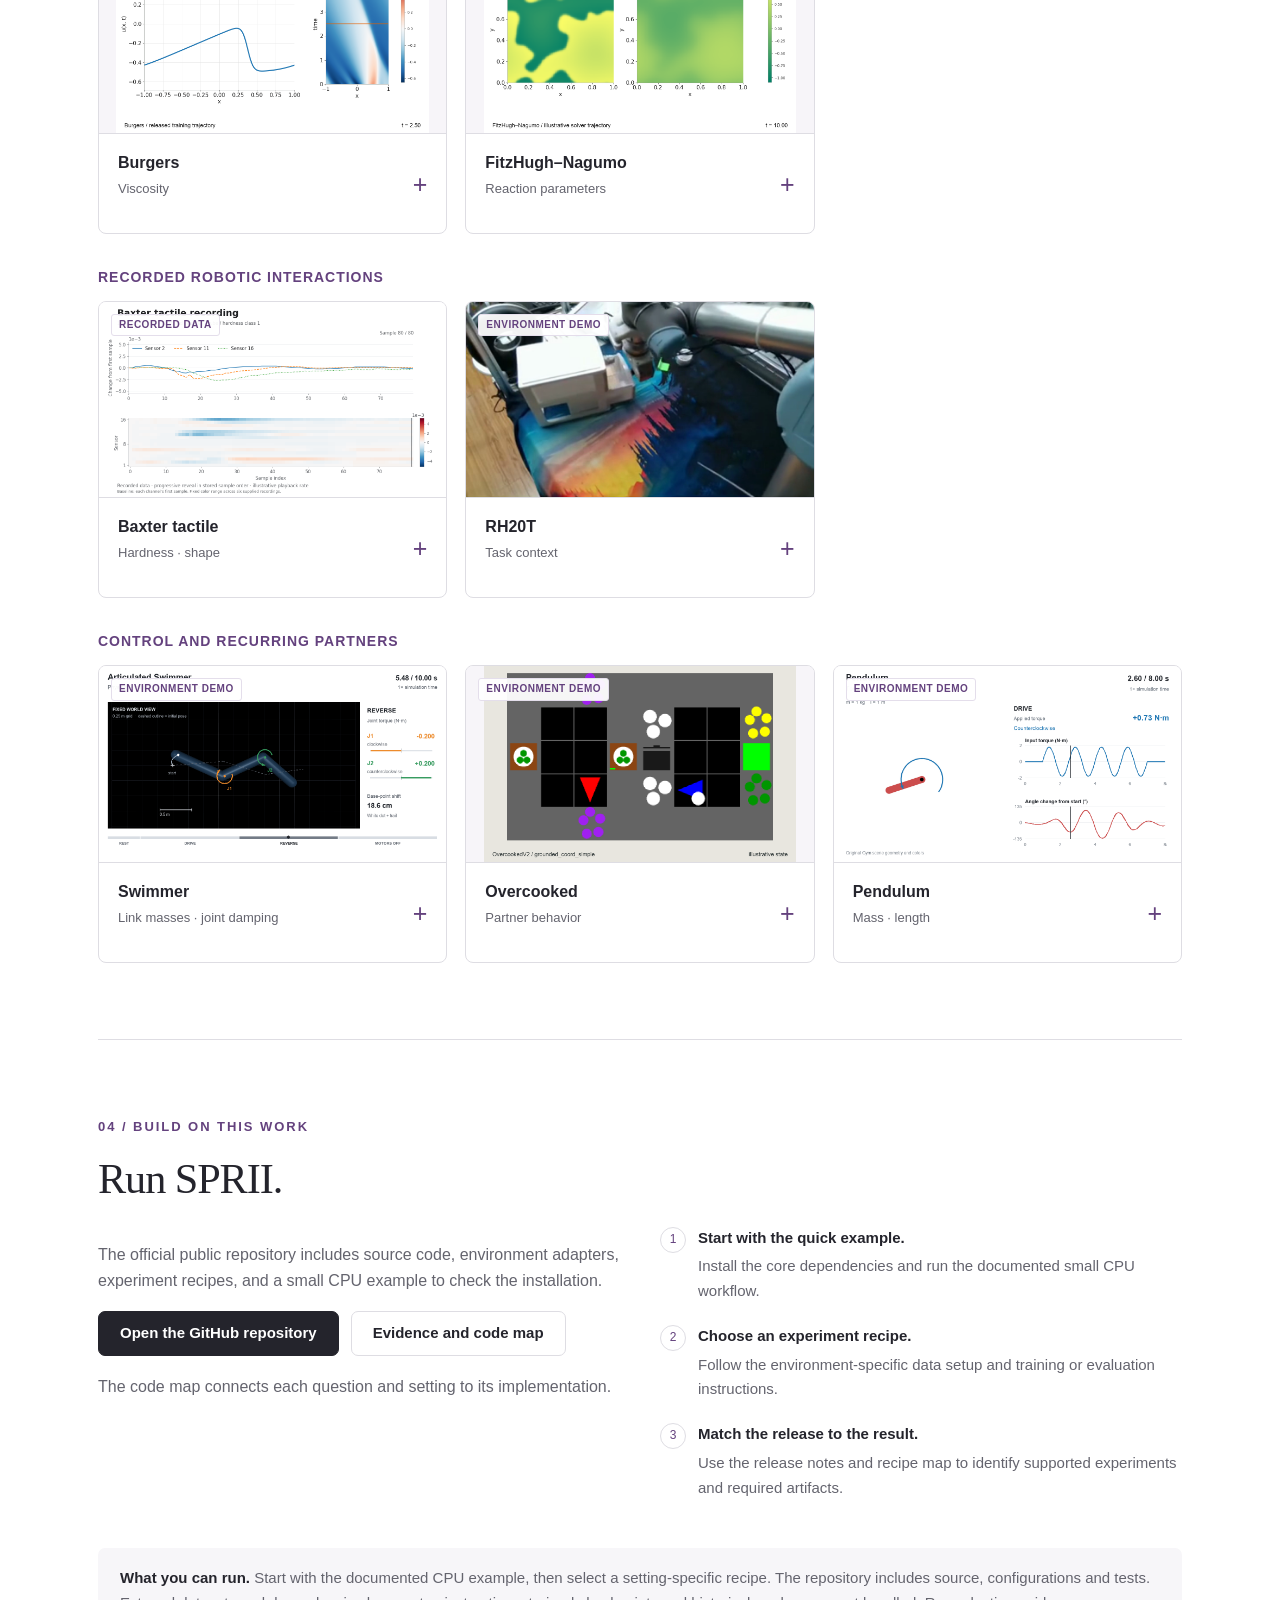
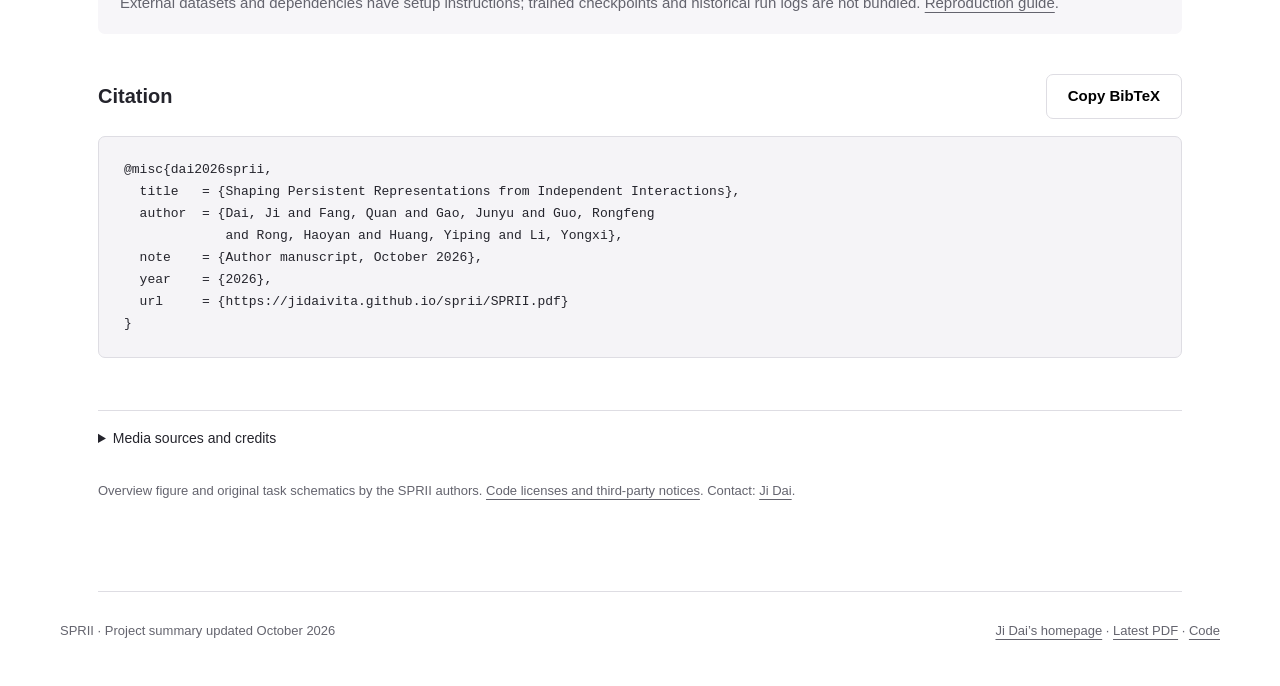
==== commit 0862862e: "Show every SPRII setting with media and foreground the research contributions" ====
--- a/sprii/index.html
+++ b/sprii/index.html
@@ -22,28 +22,25 @@
 <div class="authors"><span><a href="/">Ji Dai</a><sup>1</sup></span><span>Quan Fang<sup>1</sup></span><span>Junyu Gao<sup>2</sup></span><span>Rongfeng Guo<sup>3</sup></span><span>Haoyan Rong<sup>4</sup></span><span>Yiping Huang<sup>1</sup></span><span>Yongxi Li<sup>2</sup></span></div>
 <div class="affiliations"><span><sup>1</sup>Beijing University of Posts and Telecommunications</span><span><sup>2</sup>Institute of Automation, Chinese Academy of Sciences</span><span><sup>3</sup>Shenzhen University</span><span><sup>4</sup>Tsinghua University</span></div>
 <div class="hero-actions"><a class="button primary" href="SPRII.pdf">Latest paper (PDF)</a><a class="button" href="https://github.com/jidaivita/SPRII">GitHub code</a><a class="button" href="#citation">Cite this work</a></div>
-<p class="hero-deck">World models should learn <strong>what stays the same as interactions change.</strong> SPRII learns reusable context from related experiences, without numerical physical-property labels.</p>
+<p class="hero-deck">SPRII turns <strong>relations between independent interactions</strong> into supervision for persistent context. It learns what carries across encounters without numerical physical-property labels—and tests whether that information is formed, used, and useful.</p>
 </section>
 <figure class="overview"><a href="assets/overview.pdf" aria-label="Open the overview figure as a PDF"><img src="assets/overview.svg" width="1650" height="1058" alt="Different interactions share hidden mass, drag and stiffness. Relation-guided learning creates persistent context, evaluated separately for formation, use by a fixed reader, and prediction value."></a><figcaption><strong>Same system. Different interactions.</strong> Changing trajectories reveal shared hidden properties. We ask what context represents, how a predictor uses it, and when it improves prediction. Schematic illustration.</figcaption></figure>
-<div class="stats" aria-label="Study highlights"><div class="stat"><strong>14.6%</strong><span>Mean prediction-error reduction<br>across five primary comparisons</span></div><div class="stat"><strong>3 learners</strong><span>JEPA, CPC, and RSSM<br>in the primary comparisons</span></div><div class="stat"><strong>13 settings</strong><span>Physical systems, fields,<br>robotic data, and recurring partners</span></div></div>
-<section class="section" id="method"><p class="eyebrow">01 / The idea</p><h2>Different motion.<br>The same underlying world.</h2><p class="section-lead">Two trajectories can look different while sharing the same mass, drag, or stiffness. SPRII uses these relations to shape persistent context through two complementary objectives, while retaining the learner’s native training objective.</p>
+<div class="stats contribution-stats" aria-label="Research contributions"><div class="stat"><strong>Relation supervision</strong><span>Shape what context retains<br>without numerical property labels</span></div><div class="stat"><strong>Formation · Use · Value</strong><span>Separate what is learned,<br>what is used, and what helps</span></div><div class="stat"><strong>13 settings</strong><span>Physical systems, fields,<br>robotic interactions, and partners</span></div></div>
+<section class="section" id="method"><p class="eyebrow">01 / The idea</p><h2>Learning from what interactions share.</h2><p class="section-lead">An object at rest reveals little about how it will slow after a push. An earlier encounter can help, but predicting recent motion alone need not organize that information for reuse. SPRII trains on related interactions through two complementary objectives.</p>
 <div class="method-grid"><article class="method"><span class="label">Align</span><h3>Bring related contexts together.</h3><p>Encourage agreement between the contexts of related interactions, while preserving variation across systems.</p><div class="method-diagram" aria-label="Context from interaction A is aligned with context from interaction B"><span class="code-token">Context A</span><span class="connector" aria-hidden="true">≈</span><span class="code-token">Context B</span></div></article><article class="method cross"><span class="label">Cross</span><h3>Use one experience in another.</h3><p>Combine a related donor’s context with the recipient’s current input to predict the recipient’s future.</p><div class="method-diagram" aria-label="Donor context and recipient input are combined for prediction"><span class="code-token gold">Donor context</span><span class="connector" aria-hidden="true">+</span><span class="code-token gold">Recipient input</span></div></article></div>
 <p class="note">The relation tells us which interactions share properties; it does not provide their numerical values. Align and Cross can be studied separately.</p>
-<div class="implementation" id="learner-integration"><h3>A shared principle. Learner-specific routes.</h3><p>SPRII gives history-derived context a route into prediction while keeping the recipient’s current inputs and the learner’s native objective. The route can use a dedicated history encoder or an existing context state.</p><p><strong>Structure is the interface control.</strong> It provides a persistent-context route without relation objectives, so its comparison with Align or Cross tests what relation supervision adds.</p><div class="learner-grid"><article class="learner"><h4>JEPA · Predict future embeddings.</h4><p>In the controlled JEPA implementation, a causal Transformer encodes observation and action histories. The predictor combines this persistent context with current observation features, future actions, and the prediction horizon. SpringWorld uses Align + Cross; CoPhy JEPA uses Cross.</p></article><article class="learner"><h4>RSSM · Keep recurrent latent dynamics.</h4><p>The CoPhy RSSM retains its deterministic and stochastic state, reconstruction, prior prediction, and KL regularization. SPRII adds a persistent-context route trained with Cross; its recurrent state remains available.</p></article><article class="learner"><h4>CPC · Keep future discrimination.</h4><p>CoPhy CPC keeps its contrastive future-discrimination objective and native dynamics state. Cross trains its prediction route to use context from a related interaction.</p></article></div><p class="note">Align and Cross complement the native loss. The enabled operations depend on the learner; SPRII does not impose one shared network architecture. <a href="SPRII.pdf#page=4">Read the method</a>.</p></div></section>
+<p class="note">SPRII adds relation supervision to the learner’s existing objective. History can enter through a dedicated encoder or an existing context state; each recipe uses Align, Cross, or both.</p><details class="implementation" id="learner-integration"><summary>How SPRII fits JEPA, CPC, and RSSM</summary><p>The <strong>Structure</strong> control provides the context route without relation objectives, isolating what Align and Cross add.</p><div class="learner-grid"><article class="learner"><h4>JEPA · Predict future embeddings.</h4><p>In the controlled JEPA implementation, a causal Transformer encodes observation and action histories. The predictor combines this persistent context with current observation features, future actions, and the prediction horizon. SpringWorld uses Align + Cross; CoPhy JEPA uses Cross.</p></article><article class="learner"><h4>RSSM · Keep recurrent latent dynamics.</h4><p>The CoPhy RSSM retains its deterministic and stochastic state, reconstruction, prior prediction, and KL regularization. SPRII adds a persistent-context route trained with Cross; its recurrent state remains available.</p></article><article class="learner"><h4>CPC · Keep future discrimination.</h4><p>CoPhy CPC keeps its contrastive future-discrimination objective and native dynamics state. Cross trains its prediction route to use context from a related interaction.</p></article></div><p class="note">Align and Cross complement the native loss. The enabled operations depend on the learner; SPRII does not impose one shared network architecture. <a href="SPRII.pdf#page=4">Read the method</a>.</p></details></section>
 <section class="section" id="evidence"><div class="evidence-heading"><p class="eyebrow">02 / Three questions, separate evidence</p><h2>Learned. Used. Useful.</h2><p class="section-lead">Persistent information can be learned without being used, and used without improving prediction.</p></div>
 <div class="question-grid"><article class="question"><span class="letter">F / Formation</span><h3>What does context remember?</h3><p>Probe persistent physical properties in frozen representations. The relation shapes <strong>which information becomes accessible.</strong></p></article><article class="question"><span class="letter">U / Use</span><h3>Does context change the prediction?</h3><p>Swap donor context while holding the reader, current input, and future actions fixed. Test whether forecasts respond to <strong>the donor’s physical properties.</strong></p></article><article class="question"><span class="letter">V / Value</span><h3>When does context help?</h3><p>Compare task error with matched controls. Measure benefits across <strong>prediction horizons and readout choices.</strong></p></article></div>
-<div class="study"><div class="study-text"><p class="eyebrow">A closer look / PokeWorld</p><h3>Sharing more does not<br>mean remembering everything.</h3><p>Change the pairing rule from shared mass to shared mass and drag. Drag becomes easier to read out, while mass becomes harder—even though mass is still shared.</p><p>Relation design selects what the representation emphasizes.</p></div><div class="probe"><div class="toggle" role="group" aria-label="Choose the PokeWorld pairing rule"><button type="button" aria-pressed="true" data-relation="mass">Share mass</button><button type="button" aria-pressed="false" data-relation="both">Share mass + drag</button></div><div aria-live="polite" aria-atomic="true" id="probe-results"><div class="bar-row"><div class="bar-label"><span>Mass · linear probe R²</span><strong id="mass-value">0.5271</strong></div><div class="bar-track"><div id="mass-bar" class="bar-fill" style="--w:52.71%"></div></div></div><div class="bar-row"><div class="bar-label"><span>Drag · linear probe R²</span><strong id="drag-value">0.3075</strong></div><div class="bar-track"><div id="drag-bar" class="bar-fill drag" style="--w:30.75%"></div></div></div></div><div class="bar-axis"><span>0</span><span>Shared scale · higher is better</span><span>1</span></div><p class="note">Reported frozen-code probes on validation systems. The control switches between two measured conditions.</p><details class="fallback-data"><summary>View both conditions</summary><p>Shared mass: mass 0.5271, drag 0.3075.<br>Shared mass + drag: mass 0.0709, drag 0.9249.</p></details></div></div>
-<div class="mechanism-grid"><article class="mechanism" id="spring-fixed-reader-matching"><p class="eyebrow">Use / SpringWorld</p><h3>Does the right donor change the forecast?</h3><p>Hold the source, fitted task reader, recipient initial state, and future actions fixed. Vary donor mass and target mass independently: forecasts have lower error when the two match.</p><div class="effect">0.1820</div><div class="effect-label">Mass-matching advantage in h16 error</div><p class="note">95% paired-system interval: [0.1320, 0.2343]</p><p class="note">Mean mismatched-minus-matched error across 64 development systems, three frozen Align + Cross sources, and one fixed reader per source. Positive values favor matching.</p><details><summary>Comparison and interpretation</summary><p>Each system contributes a complete 5 × 5 donor–target grid. The difference averages 20 off-diagonal and five diagonal cells; systems and sources receive equal weight. The interval conditions on the fitted models. This is a task-reader intervention, separate from the source embedding predictor.</p><p><a href="SPRII.pdf#page=50">Full experiment in the paper</a></p></details></article><article class="mechanism" id="spring-reader-recovery"><p class="eyebrow">Value / SpringWorld</p><h3>Keep the representation. Improve its readout.</h3><p>With source features and a recipient-only base frozen, a context-conditioned residual reader reduces development MSE by 7.9% compared with a query-only residual reader. All nine source–reader pairs improve.</p><div class="effect">7.9%</div><div class="effect-label">Lower development MSE with the context-conditioned reader</div><p class="note">Query-only MSE: 0.6185 · Context-conditioned MSE: 0.5695</p><p class="note">SpringWorld Align + Cross · three sources × three readers · common targets and fitting schedules. Reader fitting changes; source features stay frozen.</p><details><summary>Comparison and interpretation</summary><p>The two routes share their architecture but not exactly their active capacity. The same reader design does not improve the tested PokeWorld families. This comparison measures readout adaptation, not a context swap through one fixed reader.</p><p>A separate control fits matched-context and mismatched-context M₂ readers with identical architecture. Matched context lowers full-development error by 8.7%, with the same ordering in all nine pairs.</p><p><a href="SPRII.pdf#page=61">Full experiment in the paper</a></p></details></article></div>
+<div class="study"><div class="study-text"><p class="eyebrow">Formation / PokeWorld</p><h3>The relation selects what context retains.</h3><p>When pairs share mass alone, mass is easier to read out. When they share mass and drag, drag becomes more accessible while mass becomes less accessible—even though mass is still shared.</p><p><strong>Sharing more properties does not make every property easier to read.</strong></p></div><div class="probe"><div class="probe-conditions"><div class="probe-condition"><h4>Shared mass</h4><div class="bar-row"><div class="bar-label"><span>Mass R²</span><strong>0.5271</strong></div><div class="bar-track"><div class="bar-fill mass" style="--w:52.71%"></div></div></div><div class="bar-row"><div class="bar-label"><span>Drag R²</span><strong>0.3075</strong></div><div class="bar-track"><div class="bar-fill drag" style="--w:30.75%"></div></div></div></div><div class="probe-condition"><h4>Shared mass + drag</h4><div class="bar-row"><div class="bar-label"><span>Mass R²</span><strong>0.0709</strong></div><div class="bar-track"><div class="bar-fill mass" style="--w:7.09%"></div></div></div><div class="bar-row"><div class="bar-label"><span>Drag R²</span><strong>0.9249</strong></div><div class="bar-track"><div class="bar-fill drag" style="--w:92.49%"></div></div></div></div></div><div class="bar-axis"><span>0</span><span>Shared scale · higher is better</span><span>1</span></div><p class="note">Linear probes on frozen context, evaluated on validation systems. Both measured training conditions are shown.</p></div></div>
+<figure class="reader-result"><a href="assets/spring-use-result.png" target="_blank" rel="noopener" aria-label="Enlarge the SpringWorld fixed-reader result"><img src="assets/spring-use-result.png" alt="Three donor-versus-target heatmaps for mass, drag and stiffness, with a fourth panel summarizing positive mismatched-minus-matched prediction error across three source models." width="1800" height="731" loading="lazy"></a><figcaption><strong>Use / SpringWorld: change the donor, keep the reader fixed.</strong> The heatmaps vary donor and target properties independently; the white diagonal marks matching values. The right panel summarizes the advantage of matching across three source models. <a href="SPRII.pdf#page=8">Figure 4 in the paper</a> · <a href="assets/spring-use-result.png" target="_blank" rel="noopener">Enlarge figure</a>.</figcaption></figure><div class="mechanism-grid"><article class="mechanism" id="spring-fixed-reader-matching"><p class="eyebrow">Use / SpringWorld</p><h3>Donor physics steers a fixed forecast.</h3><p>Keep the fitted task reader, recipient state, and future actions fixed. Change only the donor context: forecasts have lower error for targets whose physical properties match the donor.</p><div class="effect">0.1820</div><div class="effect-label">Lower 16-step error for matched mass (absolute difference)</div><p class="note">95% paired-system interval: [0.1320, 0.2343]</p><p class="note">Mean mismatched-minus-matched error across 64 development systems, three frozen Align + Cross sources, and one fixed reader per source. Positive values favor matching.</p><details><summary>Comparison and interpretation</summary><p>Each system contributes a complete 5 × 5 donor–target grid. The difference averages 20 off-diagonal and five diagonal cells; systems and sources receive equal weight. The interval conditions on the fitted models. This is a task-reader intervention, separate from the source embedding predictor.</p><p><a href="SPRII.pdf#page=50">Full experiment in the paper</a></p></details></article><article class="mechanism" id="spring-reader-recovery"><p class="eyebrow">Value / SpringWorld</p><h3>Keep the representation. Improve its readout.</h3><p>With source features and a recipient-only base frozen, a context-conditioned residual reader reduces development MSE by 7.9% compared with a query-only residual reader. All nine source–reader pairs improve.</p><div class="effect">7.9%</div><div class="effect-label">Lower development MSE with the context-conditioned reader</div><p class="note">Query-only MSE: 0.6185 · Context-conditioned MSE: 0.5695</p><p class="note">SpringWorld Align + Cross · three sources × three readers · common targets and fitting schedules. Reader fitting changes; source features stay frozen.</p><details><summary>Comparison and interpretation</summary><p>The two routes share their architecture but not exactly their active capacity. The same reader design does not improve the tested PokeWorld families. This comparison measures readout adaptation, not a context swap through one fixed reader.</p><p>A separate control fits matched-context and mismatched-context M₂ readers with identical architecture. Matched context lowers full-development error by 8.7%, with the same ordering in all nine pairs.</p><p><a href="SPRII.pdf#page=61">Full experiment in the paper</a></p></details></article></div>
 <div class="result-intro"><h3>Lower error across five primary comparisons.</h3><p>Mean ± SD · lower error is better</p></div>
 <div class="table-scroll" tabindex="0" role="region" aria-label="Primary prediction results"><table><thead><tr><th scope="col">Setting / learner</th><th scope="col">Baseline</th><th scope="col">SPRII</th><th scope="col">Error reduction</th></tr></thead><tbody><tr><th scope="row">SpringWorld / JEPA</th><td>0.138 ± 0.002<br><small>Native JEPA</small></td><td>0.107 ± 0.004<br><small>Align + Cross</small></td><td>22.3%</td></tr><tr><th scope="row">CoPhy Collision / CPC</th><td>0.223 ± 0.006<br><small>Structure</small></td><td>0.189 ± 0.007<br><small>Cross</small></td><td>15.4%</td></tr><tr><th scope="row">CoPhy Collision / RSSM</th><td>0.228 ± 0.005<br><small>Structure</small></td><td>0.202 ± 0.007<br><small>Cross</small></td><td>11.4%</td></tr><tr><th scope="row">CoPhy Collision / JEPA</th><td>0.215 ± 0.007<br><small>Structure</small></td><td>0.184 ± 0.005<br><small>Cross</small></td><td>14.2%</td></tr><tr><th scope="row">CoPhy Balls4 / RSSM</th><td>1.280 ± 0.031<br><small>Structure</small></td><td>1.154 ± 0.025<br><small>Cross</small></td><td>9.9%</td></tr></tbody></table></div>
-<p class="note">The 14.6% headline is the equal-weight mean over these five comparisons, calculated before rounding. SpringWorld uses standardized state-increment MSE; CoPhy uses physical trajectory MSE. Compare error magnitudes within each row.</p>
+<p class="note">The equal-weight mean error reduction across these five comparisons is 14.6%, calculated before rounding. SpringWorld uses standardized state-increment MSE; CoPhy uses physical trajectory MSE. Compare error magnitudes within each row.</p>
 <details><summary>Evaluation conditions and where gains depend on the task</summary><p>SpringWorld evaluates 256 sealed systems using three source models and three readers per source. Its 22.3% reduction has a paired 95% confidence interval of 13.2–30.7%. CoPhy Collision uses 1,994 held-out episodes, and Balls4 uses 1,000 recipients; CoPhy results use three joint source/reader seeds, with budgets matched within each learner family.</p><p>Use experiments in SpringWorld intervene on a fixed task reader fitted to frozen representations. They do not directly test the original source predictor. The best interface also depends on the task: direct context lowers D-Clean h32 error by 22.8% relative to decoded physical parameters, but has 2.1% higher error in SpringWorld.</p><p>Project results summarize the October 2026 author manuscript linked above. The code guide identifies the available implementations and reproduction inputs.</p></details>
 </section>
-<section class="section" id="explore"><p class="eyebrow">03 / See the interactions</p><h2>What changes, and what persists?</h2><p class="section-lead">Start with two controlled worlds. Different actions and histories reveal the physical properties that remain the same.</p><div class="environment-tabs" role="tablist" aria-label="Environment examples"><button type="button" role="tab" aria-selected="true" aria-controls="panel-spring" id="tab-spring" data-env="spring">SpringWorld</button><button type="button" role="tab" aria-selected="false" aria-controls="panel-poke" id="tab-poke" tabindex="-1" data-env="poke">PokeWorld</button></div>
-<article class="environment-panel" id="panel-spring" role="tabpanel" aria-labelledby="tab-spring"><figure class="media-frame"><video controls muted playsinline loop preload="metadata" poster="assets/spring-poster.png" aria-label="SpringWorld force-and-release physics demonstration"><source src="assets/spring-replay.mp4" type="video/mp4">Your browser cannot play this video. <a href="assets/spring-replay.mp4">Open the demonstration</a>.</video><figcaption>Native physics demonstration · applied force and release.<br>Illustrates the environment; not a learned-model prediction.</figcaption></figure><div class="env-copy"><h3>One system.<br>Many encounters.</h3><p>Push a spring–mass system in different ways. Its motion changes, but the parameters governing that motion remain fixed.</p><dl><div><dt>Persists</dt><dd>Mass, drag, and stiffness.</dd></div><div><dt>Changes</dt><dd>Initial state and applied actions.</dd></div><div><dt>Measured in the paper</dt><dd>Formation, fixed-reader use, and prediction value on unseen systems.</dd></div></dl></div></article>
-<article class="environment-panel" id="panel-poke" role="tabpanel" aria-labelledby="tab-poke" hidden><figure class="media-frame"><video controls muted playsinline loop preload="none" poster="assets/poke-poster.png" aria-label="PokeWorld recorded donor and recipient interaction histories"><source src="assets/poke-replay.mp4" type="video/mp4">Your browser cannot play this video. <a href="assets/poke-replay.mp4">Open the recorded histories</a>.</video><figcaption>Recorded interaction histories · ¼ speed.<br>Arrows show applied normalized actions; not model predictions.</figcaption></figure><div class="env-copy"><h3>Different histories.<br>Related physics.</h3><p>Separate donor and recipient encounters expose shared properties through different motions. The pairing rule determines which properties are shared.</p><dl><div><dt>Persists</dt><dd>Selected combinations of mass, drag, and stiffness.</dd></div><div><dt>Changes</dt><dd>The interaction history and action sequence.</dd></div><div><dt>Measured in the paper</dt><dd>Relation reliability, physical-property probes, and fixed-reader responses.</dd></div></dl></div></article>
-<div class="atlas" id="settings"><div class="atlas-intro"><h3>Explore all thirteen settings.</h3><p>13 settings · one consistent guide</p></div><p class="atlas-description">Open a setting to see what persists, what changes, the parameters and protocol, and the evidence it contributes. Each entry connects to the paper and its implementation.</p><section class="atlas-group" aria-label="Controlled physical systems"><h4>Controlled physical systems</h4><div class="atlas-grid"><details class="setting" id="setting-spring"><summary><span class="setting-number">01</span><span class="setting-heading"><strong>SpringWorld</strong><span>Mass, drag, stiffness</span></span></summary><div class="setting-body"><p>Cold-start prediction in a visual elastic system.</p><dl class="setting-facts"><div><dt>What persists</dt><dd>Mass m; Drag γ; Spring stiffness k</dd></div><div><dt>What changes</dt><dd>Initial state, actions and realized interaction history</dd></div><div><dt>Input</dt><dd>An independent 96-frame same-system history, the current query state and future actions.</dd></div><div><dt>Prediction or task target</dt><dd>Eight-dimensional position and velocity increments over 0.8 seconds.</dd></div></dl><h5>Parameters and protocol</h5><dl class="parameter-list"><div><dt>Mass m</dt><dd>0.5–2 kg<small>physical range</small></dd></div><div><dt>Drag γ</dt><dd>0.25–1.5 s⁻¹<small>physical range</small></dd></div><div><dt>Stiffness k</dt><dd>4–25 N/m<small>physical range</small></dd></div></dl><h5>Comparison</h5><p>SPRII Align + Cross versus Native JEPA and TDS; Structure, Align and Cross isolate the components.</p><h5>What stays fixed</h5><p>The sealed comparison uses the same data bank, source/readout budgets and 256 held-out systems. Use tests freeze the representation model and fitted task reader while changing donor context.</p><div class="setting-result"><h5>What the results show</h5><p>Prediction MSE falls from 0.138 to 0.107 versus Native JEPA: a 22.3% reduction on 256 sealed systems (95% CI 13.2–30.7%).</p><p>Across cold-start horizons, Persistent-over-Null gains rise from 2.0% at h1 to 35.7% at h16 in the separate fixed 178-system grid.</p></div><p class="note">The Use intervention acts on a task reader fitted to frozen representations; it is separate from the source embedding predictor.</p><div class="setting-links"><a href="SPRII.pdf#page=22">Paper: setup and parameters</a><a href="https://github.com/jidaivita/SPRII/blob/main/benchmarks/springworld/README.md">Code and data guide</a><a href="https://github.com/jidaivita/SPRII/blob/main/docs/reviewer-guide.md">Find the experiment</a></div></div></details><details class="setting" id="setting-poke"><summary><span class="setting-number">02</span><span class="setting-heading"><strong>PokeWorld</strong><span>Mass, drag, contact stiffness</span></span></summary><div class="setting-body"><p>Test how relation reliability and shared factors shape persistent representations.</p><dl class="setting-facts"><div><dt>What persists</dt><dd>Mass m; Drag γ; Contact stiffness k</dd></div><div><dt>What changes</dt><dd>Initial states and action modes; G1 pairs share m, G2 share (m,γ), G3 share (m,γ,k).</dd></div><div><dt>Input</dt><dd>24-frame image/action histories from independent finger–object interactions, plus a current query.</dd></div><div><dt>Prediction or task target</dt><dd>Future observation embeddings; physical-factor probes and task readouts assess the learned context.</dd></div></dl><h5>Parameters and protocol</h5><dl class="parameter-list"><div><dt>Persistent factors</dt><dd>Mass m, drag γ and contact stiffness k<small>parameter categories</small></dd></div><div><dt>Pairing rules</dt><dd>G1: m; G2: m + γ; G3: m + γ + k<small>relation settings</small></dd></div><div><dt>Factorized bank</dt><dd>10 × 10 × 28 physical tuples<small>factor-level counts</small></dd></div><div><dt>Correct-pair fraction α</dt><dd>0, 0.5 or 1<small>relation fidelity</small></dd></div></dl><h5>Comparison</h5><p>Structure, Align, Cross and Align + Cross; correct, randomized and partial-factor relations.</p><h5>What stays fixed</h5><p>Relation interventions retain the source architecture, observation budget and donor/query marginals within each comparison.</p><div class="setting-result"><h5>What the results show</h5><p>Raising correct-pair fraction from 0 to 1 increases the between/within-system context-distance ratio from 0.260 to 4.39.</p><p>Changing shared mass to shared mass + drag lowers mass-probe R² from 0.527 to 0.071 while drag-probe R² rises from 0.308 to 0.925.</p></div><p class="note">The acquisition, factorized-relation and R8 fidelity banks are separate protocols; their sample counts should remain separate.</p><div class="setting-links"><a href="SPRII.pdf#page=23">Paper: setup and parameters</a><a href="https://github.com/jidaivita/SPRII/blob/main/benchmarks/pokeworld/revision/README.md">Code and data guide</a><a href="https://github.com/jidaivita/SPRII/blob/main/docs/reviewer-guide.md">Find the experiment</a></div></div></details><details class="setting" id="setting-dclean"><summary><span class="setting-number">03</span><span class="setting-heading"><strong>D-Clean</strong><span>Drag</span></span></summary><div class="setting-body"><p>Separate accessible physical information from its value for prediction.</p><dl class="setting-facts"><div><dt>What persists</dt><dd>Drag γ</dd></div><div><dt>What changes</dt><dd>Initial state and force segments</dd></div><div><dt>Input</dt><dd>A 4D state/action history and a recipient state, with an independent same-system donor.</dd></div><div><dt>Prediction or task target</dt><dd>Future inertial state at horizons 1, 4, 16 and 32.</dd></div></dl><h5>Parameters and protocol</h5><dl class="parameter-list"><div><dt>Persistent factor</dt><dd>Drag γ<small>parameter category</small></dd></div><div><dt>Dynamics</dt><dd>dv/dt = F/m − γv; m = 1<small>system definition</small></dd></div><div><dt>Integration step</dt><dd>Δt = 0.05<small>simulation value; physical unit not stated</small></dd></div><div><dt>Interaction bank</dt><dd>Eight independent 64-step interactions per system<small>context setting</small></dd></div></dl><h5>Comparison</h5><p>Common-reader comparisons with TDS, NOD, FCRL, CaDM and DALI; Null, Persistent, Decode and Oracle readouts test the information interface.</p><h5>What stays fixed</h5><p>Readout comparisons use frozen source features, common prediction targets and matched permitted inputs. Persistent and Decode use the same donor context.</p><div class="setting-result"><h5>What the results show</h5><p>With a common reader design, SPRII has the lowest mean error at all four horizons, including 33.7% lower h32 error than CaDM.</p><p>Direct context lowers h32 error by 22.8% relative to decoded physical parameters, despite an independently validated decoder R² above 0.996.</p></div><p class="note">These endpoints measure prediction through a common fitted reader; source-training budgets and method adaptations are specified separately in the paper.</p><div class="setting-links"><a href="SPRII.pdf#page=23">Paper: setup and parameters</a><a href="https://github.com/jidaivita/SPRII/blob/main/benchmarks/core/README.md">Code and data guide</a><a href="https://github.com/jidaivita/SPRII/blob/main/docs/reviewer-guide.md">Find the experiment</a></div></div></details></div></section><section class="atlas-group" aria-label="Public dynamics benchmarks"><h4>Public dynamics benchmarks</h4><div class="atlas-grid"><details class="setting" id="setting-cophy_collision"><summary><span class="setting-number">04</span><span class="setting-heading"><strong>CoPhy Collision</strong><span>Matched objects · mass probes</span></span></summary><div class="setting-body"><p>Predict contact-dependent object motion from related support interactions.</p><dl class="setting-facts"><div><dt>What persists</dt><dd>Matched object properties under a scene-specific relation; mass is the reported factor-probe target</dd></div><div><dt>What changes</dt><dd>Initial conditions and independent support interactions</dd></div><div><dt>Input</dt><dd>Three independent support histories and the first three query frames.</dd></div><div><dt>Prediction or task target</dt><dd>The next 12 physical trajectory frames.</dd></div></dl><h5>Parameters and protocol</h5><dl class="parameter-list"><div><dt>Persistent factor evaluated</dt><dd>Object mass<small>factor-probe target</small></dd></div><div><dt>Relation</dt><dd>Matched objects under a scene-specific rule<small>relation setting</small></dd></div><div><dt>Context / target</dt><dd>3 supports + 3 query frames → 12 future frames<small>task setting</small></dd></div></dl><h5>Comparison</h5><p>SPRII Cross versus Native, Structure and Random across CPC, RSSM and JEPA.</p><h5>What stays fixed</h5><p>Each learner comparison shares queries, targets, donor eligibility and training budgets across arms; the main result uses 1,994 held-out episodes and three joint source/reader seeds.</p><div class="setting-result"><h5>What the results show</h5><p>Relative to Structure, prediction error falls by 15.4% for CPC, 11.4% for RSSM and 14.2% for JEPA.</p><p>The corresponding SPRII trajectory MSEs are 0.189, 0.202 and 0.184.</p></div><p class="note">The multi-support prediction protocol differs from the original CoPhy task’s input and target intervals.</p><div class="setting-links"><a href="SPRII.pdf#page=24">Paper: setup and parameters</a><a href="https://github.com/jidaivita/SPRII/blob/main/benchmarks/cophy/README.md">Code and data guide</a><a href="https://github.com/jidaivita/SPRII/blob/main/docs/reviewer-guide.md">Find the experiment</a></div></div></details><details class="setting" id="setting-cophy_balls"><summary><span class="setting-number">05</span><span class="setting-heading"><strong>CoPhy Balls</strong><span>Mass, friction, restitution</span></span></summary><div class="setting-body"><p>Predict rebounds and test which physical factors influence reader memory.</p><dl class="setting-facts"><div><dt>What persists</dt><dd>Mass; Friction; Restitution; the principal reported probe target</dd></div><div><dt>What changes</dt><dd>Initial conditions and independent support interactions</dd></div><div><dt>Input</dt><dd>Three independent support histories and the first three query frames.</dd></div><div><dt>Prediction or task target</dt><dd>The next 27 ball-trajectory frames.</dd></div></dl><h5>Parameters and protocol</h5><dl class="parameter-list"><div><dt>Physical factors tested</dt><dd>Mass, friction and restitution<small>parameter categories</small></dd></div><div><dt>Context / target</dt><dd>3 supports + 3 query frames → 27 future frames<small>task setting</small></dd></div></dl><h5>Comparison</h5><p>Native, Structure and Random where tested; Cross for JEPA/CPC/RSSM and Align + Cross for CoPhyNet.</p><h5>What stays fixed</h5><p>The held-out RSSM comparison uses the same 1,000 Balls4 recipients. Factor-specific donor tests keep source/reader weights and recipient inputs fixed.</p><div class="setting-result"><h5>What the results show</h5><p>On held-out Balls4 recipients, RSSM MSE falls from 1.280 to 1.154 versus Structure, a 9.9% reduction.</p><p>Restitution dominates the reported reader-memory probes and fixed-predictor donor effects; mass and friction are substantially weaker.</p></div><p class="note">Balls4 is a task configuration within Balls. Development reader-memory assays and the held-out endpoint use different stated populations.</p><div class="setting-links"><a href="SPRII.pdf#page=24">Paper: setup and parameters</a><a href="https://github.com/jidaivita/SPRII/blob/main/benchmarks/cophy/README.md">Code and data guide</a><a href="https://github.com/jidaivita/SPRII/blob/main/docs/reviewer-guide.md">Find the experiment</a></div></div></details><details class="setting" id="setting-cophy_blocktower"><summary><span class="setting-number">06</span><span class="setting-heading"><strong>CoPhy Blocktower</strong><span>Matched objects · gravity probes</span></span></summary><div class="setting-body"><p>Extend multi-support prediction to multibody stability and falling towers.</p><dl class="setting-facts"><div><dt>What persists</dt><dd>Matched object properties under a scene-specific relation; vertical gravity is the reported factor-probe target</dd></div><div><dt>What changes</dt><dd>Initial conditions and independent support interactions.</dd></div><div><dt>Input</dt><dd>Three support histories and the first three query frames, through the fixed cached perception route.</dd></div><div><dt>Prediction or task target</dt><dd>The next 27 frames of multibody motion.</dd></div></dl><h5>Parameters and protocol</h5><dl class="parameter-list"><div><dt>Persistent factor evaluated</dt><dd>Vertical gravity<small>factor-probe target</small></dd></div><div><dt>Relation</dt><dd>Matched objects under a scene-specific rule<small>relation setting</small></dd></div><div><dt>Context / target</dt><dd>3 supports + 3 query frames → 27 future frames<small>task setting</small></dd></div></dl><h5>Comparison</h5><p>JEPA, CPC, RSSM and CoPhyNet across available Native, Structure and Random controls.</p><h5>What stays fixed</h5><p>Perception, query/target construction and pose-head route are held fixed within the scene.</p><div class="setting-result"><h5>What the results show</h5><p>Blocktower is one of three scenes in the 45-cell CoPhy development matrix spanning four learner families.</p><p>The additional JEPA sources retain an adverse contrast: Cross has higher prediction error than Random at both reported sources.</p></div><p class="note">These are development comparisons, including reader-selection examples; gains depend on learner and comparator.</p><div class="setting-links"><a href="SPRII.pdf#page=24">Paper: setup and parameters</a><a href="https://github.com/jidaivita/SPRII/blob/main/benchmarks/cophy/README.md">Code and data guide</a><a href="https://github.com/jidaivita/SPRII/blob/main/docs/reviewer-guide.md">Find the experiment</a></div></div></details><details class="setting" id="setting-nod1d"><summary><span class="setting-number">07</span><span class="setting-heading"><strong>NOD Burgers</strong><span>Viscosity</span></span></summary><div class="setting-body"><p>Learn reusable context for one-dimensional field evolution.</p><dl class="setting-facts"><div><dt>What persists</dt><dd>Viscosity ν</dd></div><div><dt>What changes</dt><dd>Initial spatial field</dd></div><div><dt>Input</dt><dd>An independent same-viscosity trajectory and the recipient’s spatial field.</dd></div><div><dt>Prediction or task target</dt><dd>Future 1D Burgers fields.</dd></div></dl><h5>Parameters and protocol</h5><dl class="parameter-list"><div><dt>Persistent factor</dt><dd>Viscosity ν<small>parameter category</small></dd></div><div><dt>Illustrated trajectory</dt><dd>ν = 0.01<small>illustration-specific value; not a range</small></dd></div><div><dt>Illustrated resolution</dt><dd>401 spatial samples and 101 saved times<small>displayed trajectory setting</small></dd></div></dl><h5>Comparison</h5><p>Released NOD, Random and prediction-only continued NOD; related operator adaptations are reported separately.</p><h5>What stays fixed</h5><p>Continuation controls match additional update budgets, with the same prediction task and distribution-specific evaluations.</p><div class="setting-result"><h5>What the results show</h5><p>SPRII lowers mean error relative to released NOD on all three Burgers distributions.</p><p>Against matched prediction-only continuation, the ID gain is 4.1%, while OOD performance is near-tied.</p></div><p class="note">The released-default and continued-NOD comparisons answer different questions; the illustrated ν value is not the dataset range.</p><div class="setting-links"><a href="SPRII.pdf#page=26">Paper: setup and parameters</a><a href="https://github.com/jidaivita/SPRII/blob/main/benchmarks/nod/README.md">Code and data guide</a><a href="https://github.com/jidaivita/SPRII/blob/main/docs/reviewer-guide.md">Find the experiment</a></div></div></details><details class="setting" id="setting-nod2d"><summary><span class="setting-number">08</span><span class="setting-heading"><strong>NOD FHN</strong><span>Reaction parameters</span></span></summary><div class="setting-body"><p>Test how multiple independent histories help predict reaction–diffusion fields.</p><dl class="setting-facts"><div><dt>What persists</dt><dd>Reaction parameters k and β</dd></div><div><dt>What changes</dt><dd>Independent Gaussian-random-field initial conditions</dd></div><div><dt>Input</dt><dd>One, two or four related field histories; each uses frames 0, 25, 50, 75 and 100.</dd></div><div><dt>Prediction or task target</dt><dd>Evolution of coupled u and v fields, including H50 prediction.</dd></div></dl><h5>Parameters and protocol</h5><dl class="parameter-list"><div><dt>Persistent factors</dt><dd>Reaction parameters k and β<small>parameter categories</small></dd></div><div><dt>Grid</dt><dd>Periodic 128 × 128<small>spatial setting</small></dd></div><div><dt>Integration / saving</dt><dd>RK4 with Δt = 0.001; 101 frames through t = 10<small>simulation setting; physical time unit not stated</small></dd></div><div><dt>Illustrated trajectory</dt><dd>k = 0.03, β = 0.20<small>illustration-specific values; not ranges</small></dd></div></dl><h5>Comparison</h5><p>NOD-Hier versus the SPRII alignment/continuation recipe on a regenerated Python simulation bank.</p><h5>What stays fixed</h5><p>Each recipe is held fixed as history count changes; the reporting initial conditions and three source seeds are shared.</p><div class="setting-result"><h5>What the results show</h5><p>Increasing history count from one to four reduces SPRII H50 error by 16.9%, 18.0% and 10.9% on ID, OOD-Intra and OOD-Extra.</p><p>The gap to NOD narrows on every split, although NOD retains slightly lower absolute mean error at four histories.</p></div><p class="note">The recipes use different source-training budgets: 45,000 updates for NOD and 50,000 for SPRII. This comparison does not isolate alignment at equal compute.</p><div class="setting-links"><a href="SPRII.pdf#page=26">Paper: setup and parameters</a><a href="https://github.com/jidaivita/SPRII/blob/main/benchmarks/nod/README.md">Code and data guide</a><a href="https://github.com/jidaivita/SPRII/blob/main/docs/reviewer-guide.md">Find the experiment</a></div></div></details></div></section><section class="atlas-group" aria-label="Recorded robotic and tactile interactions"><h4>Recorded robotic and tactile interactions</h4><div class="atlas-grid"><details class="setting" id="setting-baxter"><summary><span class="setting-number">09</span><span class="setting-heading"><strong>Baxter</strong><span>Hardness and shape</span></span></summary><div class="setting-body"><p>Use real tactile grasps to test relation-dependent factor selectivity.</p><dl class="setting-facts"><div><dt>What persists</dt><dd>Object hardness category; Object shape: cube or cylinder</dd></div><div><dt>What changes</dt><dd>Independent grasps; same-hardness pairs change shape, same-shape pairs change hardness</dd></div><div><dt>Input</dt><dd>40-step causal tactile histories drawn from 80 × 16 grasp-peak arrays.</dd></div><div><dt>Prediction or task target</dt><dd>Future tactile representations, with hardness and shape readouts.</dd></div></dl><h5>Parameters and protocol</h5><dl class="parameter-list"><div><dt>Shape categories</dt><dd>Cube and cylinder<small>object categories</small></dd></div><div><dt>Hardness categories</dt><dd>Three shared levels, indexed 0–2<small>category labels; not physical hardness units</small></dd></div><div><dt>Crossed bank</dt><dd>6 configurations × 170 grasps; 110/30/30 train/validation/confirmation grasps per configuration<small>data setting</small></dd></div></dl><h5>Comparison</h5><p>Same-hardness, same-shape and randomized relations, with Align + Cross.</p><h5>What stays fixed</h5><p>Each batch balances configurations and donor/query marginals; confirmation holds out grasps from the same six known configurations.</p><div class="setting-result"><h5>What the results show</h5><p>Hardness accuracy is 1.000 under same-hardness relations versus 0.333 under same-shape relations.</p><p>Shape balanced accuracy reverses the ordering: 1.000 under same-shape relations versus 0.500 under same-hardness relations.</p></div><p class="note">The evidence concerns held-out grasps from known object configurations. Available recordings do not include pre-contact frames or action sequences.</p><div class="setting-links"><a href="SPRII.pdf#page=25">Paper: setup and parameters</a><a href="https://github.com/jidaivita/SPRII/blob/main/docs/datasets.md">Code and data guide</a><a href="https://github.com/jidaivita/SPRII/blob/main/docs/reviewer-guide.md">Find the experiment</a></div></div></details><details class="setting" id="setting-rh20t"><summary><span class="setting-number">10</span><span class="setting-heading"><strong>RH20T</strong><span>Task context</span></span></summary><div class="setting-body"><p>Forecast forces and robot motion from repeated task context.</p><dl class="setting-facts"><div><dt>What persists</dt><dd>Task identity across different recorded episodes</dd></div><div><dt>What changes</dt><dd>Recorded episode; current visual, robot-state and action inputs</dd></div><div><dt>Input</dt><dd>Synchronized visual, robot-state and action histories from different episodes of the same task.</dd></div><div><dt>Prediction or task target</dt><dd>Normalized 6D force/torque and 3D TCP motion.</dd></div></dl><h5>Parameters and protocol</h5><dl class="parameter-list"><div><dt>Persistent relation</dt><dd>Task identity<small>context category</small></dd></div><div><dt>Main forecasting population</dt><dd>25 held-out tasks<small>evaluation setting</small></dd></div><div><dt>Hard-negative bank</dt><dd>24 tasks, analyzed separately<small>evaluation setting</small></dd></div></dl><h5>Comparison</h5><p>Cross and Align + Cross versus Structure, donor-pairing and input controls.</p><h5>What stays fixed</h5><p>Within donor interventions, the query, target, horizon, actions and fitted predictor stay fixed while context changes.</p><div class="setting-result"><h5>What the results show</h5><p>Under matched donors, Cross lowers error on all five reported force/torque and TCP endpoints relative to Structure.</p><p>Same-task independent episodes provide the persistent context; known physical-parameter equivalence is not assumed.</p></div><p class="note">These are offline forecasting and donor-use results from recorded manipulation, not a newly executed closed-loop robot controller.</p><div class="setting-links"><a href="SPRII.pdf#page=26">Paper: setup and parameters</a><a href="https://github.com/jidaivita/SPRII/blob/main/benchmarks/rh20t/README.md">Code and data guide</a><a href="https://github.com/jidaivita/SPRII/blob/main/docs/reviewer-guide.md">Find the experiment</a></div></div></details></div></section><section class="atlas-group" aria-label="Control and recurring partners"><h4>Control and recurring partners</h4><div class="atlas-grid"><details class="setting" id="setting-swimmer"><summary><span class="setting-number">11</span><span class="setting-heading"><strong>Swimmer</strong><span>Link masses and joint damping</span></span></summary><div class="setting-body"><p>Test recipient-specific persistent updates through fixed prediction weights.</p><dl class="setting-facts"><div><dt>What persists</dt><dd>Three link masses; Two joint damping parameters</dd></div><div><dt>What changes</dt><dd>State/action interactions; own-system versus wrong-system persistent update</dd></div><div><dt>Input</dt><dd>A persistent update plus the recipient’s current state/action query.</dd></div><div><dt>Prediction or task target</dt><dd>State responses to actions in a three-link MuJoCo swimmer.</dd></div></dl><h5>Parameters and protocol</h5><dl class="parameter-list"><div><dt>Persistent physical factors</dt><dd>3 link masses and 2 joint damping parameters<small>parameter categories</small></dd></div><div><dt>Prospective population</dt><dd>512 new systems<small>evaluation setting</small></dd></div></dl><h5>Comparison</h5><p>Own-system versus wrong-system updates within each of three frozen JEPA/GRU predictors.</p><h5>What stays fixed</h5><p>Architecture, predictor weights and training-only normalization remain fixed within each comparison.</p><div class="setting-result"><h5>What the results show</h5><p>Own-system updates reduce error for all three frozen predictors on 512 prospective systems.</p><p>For Persistent-JEPA, wrong-minus-own MSE is 5.329 × 10⁻⁵ (paired 95% CI 3.930–6.724 × 10⁻⁵).</p></div><p class="note">This is a fixed-update intervention study, without new Align/Cross source training.</p><div class="setting-links"><a href="SPRII.pdf#page=26">Paper: setup and parameters</a><a href="https://github.com/jidaivita/SPRII/blob/main/benchmarks/swimmer/README.md">Code and data guide</a><a href="https://github.com/jidaivita/SPRII/blob/main/docs/reviewer-guide.md">Find the experiment</a></div></div></details><details class="setting" id="setting-overcooked"><summary><span class="setting-number">12</span><span class="setting-heading"><strong>Overcooked</strong><span>Partner behavior</span></span></summary><div class="setting-body"><p>Learn persistent information about a recurring cooperative partner.</p><dl class="setting-facts"><div><dt>What persists</dt><dd>Fixed neural partner behavior / identity</dd></div><div><dt>What changes</dt><dd>Locations, actions and outcomes across disjoint episodes</dd></div><div><dt>Input</dt><dd>Disjoint prior episodes with the same neural partner and the current action query.</dd></div><div><dt>Prediction or task target</dt><dd>Ego-action prediction, partner-behavior readout and cooperation return.</dd></div></dl><h5>Parameters and protocol</h5><dl class="parameter-list"><div><dt>Persistent relation</dt><dd>Partner identity / behavior<small>context category</small></dd></div><div><dt>Layout</dt><dd>grounded_coord_simple<small>environment setting</small></dd></div><div><dt>Partners</dt><dd>20 familiar partners; 2 held-out development partners<small>evaluation setting</small></dd></div><div><dt>History budgets</dt><dd>32, 64 or 128 histories per familiar partner<small>context setting</small></dd></div></dl><h5>Comparison</h5><p>Align-only history conditioning versus a matched history slot with variance/covariance regularization.</p><h5>What stays fixed</h5><p>Matched conditions share architecture, initialization and training setup; prior episodes identify the partner without exposing policy weights.</p><div class="setting-result"><h5>What the results show</h5><p>Same-partner alignment lowers mean partner-behavior probe error at every history budget.</p><p>At full history, familiar-partner return improves in all three training seeds.</p></div><p class="note">The study uses one layout; familiar-partner return and the held-out development cohort are reported separately.</p><div class="setting-links"><a href="SPRII.pdf#page=25">Paper: setup and parameters</a><a href="https://github.com/jidaivita/SPRII/blob/main/benchmarks/overcooked/README.md">Code and data guide</a><a href="https://github.com/jidaivita/SPRII/blob/main/docs/reviewer-guide.md">Find the experiment</a></div></div></details><details class="setting" id="setting-pendulum"><summary><span class="setting-number">13</span><span class="setting-heading"><strong>Pendulum</strong><span>Mass and length</span></span></summary><div class="setting-body"><p>Evaluate history-conditioned dynamics in online pendulum control.</p><dl class="setting-facts"><div><dt>What persists</dt><dd>Mass; Length / system dynamics</dd></div><div><dt>What changes</dt><dd>Episodes, initial states and control interactions; mass/length vary between systems</dd></div><div><dt>Input</dt><dd>Transition history and the current pendulum state through the CaDM interface.</dd></div><div><dt>Prediction or task target</dt><dd>Control return and upright success, paired with physical probes and fixed-model donor tests.</dd></div></dl><h5>Parameters and protocol</h5><dl class="parameter-list"><div><dt>Persistent factors</dt><dd>Mass and length<small>parameter categories</small></dd></div><div><dt>Evaluation groups</dt><dd>1 ID + 4 OOD groups<small>evaluation setting</small></dd></div><div><dt>Rollouts</dt><dd>10 episodes × 200 steps per group and training seed<small>control setting</small></dd></div><div><dt>Upright success</dt><dd>Final 100 post-action states all within 60° of upright<small>metric definition</small></dd></div></dl><h5>Comparison</h5><p>One ID-selected SPRII recipe versus CaDM and Random relation, evaluated across all groups.</p><h5>What stays fixed</h5><p>The same ID-selected recipe and success criterion apply to every OOD group; there is no per-group recipe selection.</p><div class="setting-result"><h5>What the results show</h5><p>SPRII has higher mean return than CaDM in four of five groups, with lower return in OOD c2.</p><p>Matched and wrong-context tests use the same checkpoint; the paper reports return, success and physical probes together.</p></div><p class="note">Weak mass probes do not establish recovery of every physical parameter. Logged-action donor interventions are distinct from online controller interventions.</p><div class="setting-links"><a href="SPRII.pdf#page=26">Paper: setup and parameters</a><a href="https://github.com/jidaivita/SPRII/blob/main/benchmarks/baseline_adapters/README.md#pendulum">Code and data guide</a><a href="https://github.com/jidaivita/SPRII/blob/main/docs/reviewer-guide.md">Find the experiment</a></div></div></details></div></section></div></section>
-<section class="section" id="reproduce"><p class="eyebrow">04 / Build on this work</p><h2>From the paper to your own experiments.</h2><div class="repro-grid"><div><p>The official public repository includes source code, environment adapters, experiment recipes, and a small CPU example to check the installation.</p><div class="repro-links"><a class="button primary" href="https://github.com/jidaivita/SPRII">Open the GitHub repository</a><a class="button" href="https://github.com/jidaivita/SPRII/blob/main/docs/reviewer-guide.md">Evidence and code map</a></div><p class="note">The release guide distinguishes a quick installation check from full paper reproduction, and documents data requirements and coverage.</p></div><ol class="steps"><li><strong>Start with the quick example.</strong>Install the core dependencies and run the documented small CPU workflow.</li><li><strong>Choose an experiment recipe.</strong>Follow the environment-specific data setup and training or evaluation instructions.</li><li><strong>Match the release to the result.</strong>Use the release notes and recipe map to identify supported experiments and required artifacts.</li></ol></div>
+<section class="section environment-section" id="explore"><p class="eyebrow">03 / Environments</p><h2>See what changes. Find what persists.</h2><p class="section-lead">A push, a collision, a grasp, or a new partner: the visible interaction changes while a shared property carries across encounters. Explore the settings and the questions each one tests.</p><div class="atlas" id="settings"><section class="atlas-group" aria-label="Controlled physical systems"><h3>Controlled physical systems</h3><div class="atlas-grid"><details class="setting" id="setting-spring"><summary><span class="setting-thumb"><img src="assets/environments/spring/poster.png" alt="" loading="lazy" width="1000" height="560"><span class="media-kind">Environment demo</span></span><span class="setting-heading"><strong>SpringWorld</strong><span>Mass · drag · stiffness</span></span></summary><div class="setting-body"><div class="setting-lead"><figure class="setting-media"><video controls muted playsinline loop preload="none" poster="assets/environments/spring/poster.png" aria-label="Two masses joined by a spring, with an arrow showing the force applied to the first mass."><source src="assets/environments/spring/replay.mp4" type="video/mp4">Your browser does not support this video. <a href="assets/environments/spring/replay.mp4">Open the video</a>.</video><figcaption>Force and release in SpringWorld: the same spring system responds to two applied pushes. <a href="#media-credits">Source</a></figcaption></figure><div class="setting-context"><h4>Can a new interaction reuse physical context?</h4><dl class="setting-facts"><div><dt>Persists across encounters</dt><dd>Mass m; Drag γ; Spring stiffness k</dd></div><div><dt>Changes between encounters</dt><dd>Initial state, actions and realized interaction history</dd></div></dl></div></div><div class="setting-result"><h4>What we learn here</h4><p>Prediction MSE falls from 0.138 to 0.107 versus Native JEPA: a 22.3% reduction on 256 sealed systems (95% CI 13.2–30.7%).</p><p>Across cold-start horizons, Persistent-over-Null gains rise from 2.0% at h1 to 35.7% at h16 in the separate fixed 178-system grid.</p></div><h4 class="parameter-heading">Parameters and setup</h4><dl class="parameter-list"><div><dt>Mass m</dt><dd>0.5–2 kg</dd></div><div><dt>Drag γ</dt><dd>0.25–1.5 s⁻¹</dd></div><div><dt>Stiffness k</dt><dd>4–25 N/m</dd></div></dl><details class="protocol-detail"><summary>Inputs, comparisons and evaluation protocol</summary><dl><div><dt>Inputs</dt><dd>An independent 96-frame same-system history, the current query state and future actions.</dd></div><div><dt>Target</dt><dd>Eight-dimensional position and velocity increments over 0.8 seconds.</dd></div><div><dt>Comparison</dt><dd>SPRII Align + Cross versus Native JEPA and TDS; Structure, Align and Cross isolate the components.</dd></div><div><dt>Controlled conditions</dt><dd>The sealed comparison uses the same data bank, source/readout budgets and 256 held-out systems. Use tests freeze the representation model and fitted task reader while changing donor context.</dd></div></dl><p class="note">The Use intervention acts on a task reader fitted to frozen representations; it is separate from the source embedding predictor.</p></details><div class="setting-links"><a href="SPRII.pdf#page=22">Paper details</a><a href="https://github.com/jidaivita/SPRII/blob/main/benchmarks/springworld/README.md">Code and data</a></div></div></details><details class="setting" id="setting-poke"><summary><span class="setting-thumb"><img src="assets/environments/poke/poster.png" alt="" loading="lazy" width="1000" height="560"><span class="media-kind">Recorded data</span></span><span class="setting-heading"><strong>PokeWorld</strong><span>Mass · drag · contact stiffness</span></span></summary><div class="setting-body"><div class="setting-lead"><figure class="setting-media"><video controls muted playsinline loop preload="none" poster="assets/environments/poke/poster.png" aria-label="Side-by-side grayscale PokeWorld histories showing a pusher and object, action arrows, and their paths."><source src="assets/environments/poke/replay.mp4" type="video/mp4">Your browser does not support this video. <a href="assets/environments/poke/replay.mp4">Open the video</a>.</video><figcaption>Two recorded interaction histories, replayed at quarter speed. Arrows show the actions applied to the pusher. <a href="#media-credits">Source</a></figcaption></figure><div class="setting-context"><h4>The pairing rule selects what context retains</h4><dl class="setting-facts"><div><dt>Persists across encounters</dt><dd>Mass m; Drag γ; Contact stiffness k</dd></div><div><dt>Changes between encounters</dt><dd>Initial states and action modes; G1 pairs share m, G2 share (m,γ), G3 share (m,γ,k).</dd></div></dl></div></div><div class="setting-result"><h4>What we learn here</h4><p>Raising correct-pair fraction from 0 to 1 increases the between/within-system context-distance ratio from 0.260 to 4.39.</p><p>Changing shared mass to shared mass + drag lowers mass-probe R² from 0.527 to 0.071 while drag-probe R² rises from 0.308 to 0.925.</p></div><h4 class="parameter-heading">Parameters and setup</h4><dl class="parameter-list"><div><dt>Persistent factors</dt><dd>Mass m, drag γ and contact stiffness k</dd></div><div><dt>Pairing rules</dt><dd>G1: m; G2: m + γ; G3: m + γ + k<small>relation settings</small></dd></div><div><dt>Factorized bank</dt><dd>10 × 10 × 28 physical tuples<small>factor-level counts</small></dd></div><div><dt>Correct-pair fraction α</dt><dd>0, 0.5 or 1<small>relation fidelity</small></dd></div></dl><details class="protocol-detail"><summary>Inputs, comparisons and evaluation protocol</summary><dl><div><dt>Inputs</dt><dd>24-frame image/action histories from independent finger–object interactions, plus a current query.</dd></div><div><dt>Target</dt><dd>Future observation embeddings; physical-factor probes and task readouts assess the learned context.</dd></div><div><dt>Comparison</dt><dd>Structure, Align, Cross and Align + Cross; correct, randomized and partial-factor relations.</dd></div><div><dt>Controlled conditions</dt><dd>Relation interventions retain the source architecture, observation budget and donor/query marginals within each comparison.</dd></div></dl><p class="note">The acquisition, factorized-relation and R8 fidelity banks are separate protocols; their sample counts should remain separate.</p></details><div class="setting-links"><a href="SPRII.pdf#page=23">Paper details</a><a href="https://github.com/jidaivita/SPRII/blob/main/benchmarks/pokeworld/revision/README.md">Code and data</a></div></div></details><details class="setting" id="setting-dclean"><summary><span class="setting-thumb"><img src="assets/environments/dclean/poster.png" alt="" loading="lazy" width="1000" height="560"><span class="media-kind">Recorded data</span></span><span class="setting-heading"><strong>D-Clean</strong><span>Drag</span></span></summary><div class="setting-body"><div class="setting-lead"><figure class="setting-media"><video controls muted playsinline loop preload="none" poster="assets/environments/dclean/poster.png" aria-label="A two-dimensional position trajectory beside velocity and force curves, with the current time marked."><source src="assets/environments/dclean/replay.mp4" type="video/mp4">Your browser does not support this video. <a href="assets/environments/dclean/replay.mp4">Open the video</a>.</video><figcaption>A recorded D-Clean trajectory with its applied force and drag response, replayed at half speed. <a href="#media-credits">Source</a></figcaption></figure><div class="setting-context"><h4>Accurate parameter readout is not the whole prediction story</h4><dl class="setting-facts"><div><dt>Persists across encounters</dt><dd>Drag γ</dd></div><div><dt>Changes between encounters</dt><dd>Initial state and force segments</dd></div></dl></div></div><div class="setting-result"><h4>What we learn here</h4><p>With a common reader design, SPRII has the lowest mean error at all four horizons, including 33.7% lower h32 error than CaDM.</p><p>Direct context lowers h32 error by 22.8% relative to decoded physical parameters, despite an independently validated decoder R² above 0.996.</p></div><h4 class="parameter-heading">Parameters and setup</h4><dl class="parameter-list"><div><dt>Persistent factor</dt><dd>Drag γ</dd></div><div><dt>Dynamics</dt><dd>dv/dt = F/m − γv; m = 1<small>system definition</small></dd></div><div><dt>Integration step</dt><dd>Δt = 0.05<small>simulation value; physical unit not stated</small></dd></div><div><dt>Interaction bank</dt><dd>Eight independent 64-step interactions per system<small>context setting</small></dd></div></dl><details class="protocol-detail"><summary>Inputs, comparisons and evaluation protocol</summary><dl><div><dt>Inputs</dt><dd>A 4D state/action history and a recipient state, with an independent same-system donor.</dd></div><div><dt>Target</dt><dd>Future inertial state at horizons 1, 4, 16 and 32.</dd></div><div><dt>Comparison</dt><dd>Common-reader comparisons with TDS, NOD, FCRL, CaDM and DALI; Null, Persistent, Decode and Oracle readouts test the information interface.</dd></div><div><dt>Controlled conditions</dt><dd>Readout comparisons use frozen source features, common prediction targets and matched permitted inputs. Persistent and Decode use the same donor context.</dd></div></dl><p class="note">These endpoints measure prediction through a common fitted reader; source-training budgets and method adaptations are specified separately in the paper.</p></details><div class="setting-links"><a href="SPRII.pdf#page=23">Paper details</a><a href="https://github.com/jidaivita/SPRII/blob/main/benchmarks/core/README.md">Code and data</a></div></div></details></div></section><section class="atlas-group" aria-label="Contact and object dynamics"><h3>Contact and object dynamics</h3><div class="atlas-grid"><details class="setting" id="setting-cophy_collision"><summary><span class="setting-thumb"><img src="assets/environments/cophy_collision/schematic.svg" alt="" loading="lazy" width="1000" height="560"><span class="media-kind">Task schematic</span></span><span class="setting-heading"><strong>CoPhy Collision</strong><span>Object properties · mass probes</span></span></summary><div class="setting-body"><div class="setting-lead"><figure class="setting-media"><a href="assets/environments/cophy_collision/schematic.svg" target="_blank" rel="noopener" aria-label="View CoPhy Collision schematic at full size"><img src="assets/environments/cophy_collision/schematic.svg" alt="Two abstract object interactions illustrate contact under matched physical properties, with different initial motion." loading="lazy" width="1000" height="560"></a><figcaption>Original task schematic; not a model rollout. <a href="#media-credits">Source</a></figcaption></figure><div class="setting-context"><h4>One relation objective across three learners</h4><dl class="setting-facts"><div><dt>Persists across encounters</dt><dd>Matched object properties under a scene-specific relation; mass is the reported factor-probe target</dd></div><div><dt>Changes between encounters</dt><dd>Initial conditions and independent support interactions</dd></div></dl></div></div><div class="setting-result"><h4>What we learn here</h4><p>Relative to Structure, prediction error falls by 15.4% for CPC, 11.4% for RSSM and 14.2% for JEPA.</p><p>The corresponding SPRII trajectory MSEs are 0.189, 0.202 and 0.184.</p></div><h4 class="parameter-heading">Parameters and setup</h4><dl class="parameter-list"><div><dt>Persistent factor evaluated</dt><dd>Object mass<small>factor-probe target</small></dd></div><div><dt>Relation</dt><dd>Matched objects under a scene-specific rule<small>relation setting</small></dd></div><div><dt>Context / target</dt><dd>3 supports + 3 query frames → 12 future frames<small>task setting</small></dd></div></dl><details class="protocol-detail"><summary>Inputs, comparisons and evaluation protocol</summary><dl><div><dt>Inputs</dt><dd>Three independent support histories and the first three query frames.</dd></div><div><dt>Target</dt><dd>The next 12 physical trajectory frames.</dd></div><div><dt>Comparison</dt><dd>SPRII Cross versus Native, Structure and Random across CPC, RSSM and JEPA.</dd></div><div><dt>Controlled conditions</dt><dd>Each learner comparison shares queries, targets, donor eligibility and training budgets across arms; the main result uses 1,994 held-out episodes and three joint source/reader seeds.</dd></div></dl><p class="note">The multi-support prediction protocol differs from the original CoPhy task’s input and target intervals.</p></details><div class="setting-links"><a href="SPRII.pdf#page=24">Paper details</a><a href="https://github.com/jidaivita/SPRII/blob/main/benchmarks/cophy/README.md">Code and data</a></div></div></details><details class="setting" id="setting-cophy_balls"><summary><span class="setting-thumb"><img src="assets/environments/cophy_balls/schematic.svg" alt="" loading="lazy" width="1000" height="560"><span class="media-kind">Task schematic</span></span><span class="setting-heading"><strong>CoPhy Balls</strong><span>Mass · friction · restitution</span></span></summary><div class="setting-body"><div class="setting-lead"><figure class="setting-media"><a href="assets/environments/cophy_balls/schematic.svg" target="_blank" rel="noopener" aria-label="View CoPhy Balls schematic at full size"><img src="assets/environments/cophy_balls/schematic.svg" alt="Two abstract four-ball arrangements illustrate rebound behavior under related object physics." loading="lazy" width="1000" height="560"></a><figcaption>Original task schematic; not a model rollout. <a href="#media-credits">Source</a></figcaption></figure><div class="setting-context"><h4>Persistent context in another contact system</h4><dl class="setting-facts"><div><dt>Persists across encounters</dt><dd>Mass; Friction; Restitution; the principal reported probe target</dd></div><div><dt>Changes between encounters</dt><dd>Initial conditions and independent support interactions</dd></div></dl></div></div><div class="setting-result"><h4>What we learn here</h4><p>On held-out Balls4 recipients, RSSM MSE falls from 1.280 to 1.154 versus Structure, a 9.9% reduction.</p><p>Restitution dominates the reported reader-memory probes and fixed-predictor donor effects; mass and friction are substantially weaker.</p></div><h4 class="parameter-heading">Parameters and setup</h4><dl class="parameter-list"><div><dt>Physical factors tested</dt><dd>Mass, friction and restitution</dd></div><div><dt>Context / target</dt><dd>3 supports + 3 query frames → 27 future frames<small>task setting</small></dd></div></dl><details class="protocol-detail"><summary>Inputs, comparisons and evaluation protocol</summary><dl><div><dt>Inputs</dt><dd>Three independent support histories and the first three query frames.</dd></div><div><dt>Target</dt><dd>The next 27 ball-trajectory frames.</dd></div><div><dt>Comparison</dt><dd>Native, Structure and Random where tested; Cross for JEPA/CPC/RSSM and Align + Cross for CoPhyNet.</dd></div><div><dt>Controlled conditions</dt><dd>The held-out RSSM comparison uses the same 1,000 Balls4 recipients. Factor-specific donor tests keep source/reader weights and recipient inputs fixed.</dd></div></dl><p class="note">Balls4 is a task configuration within Balls. Development reader-memory assays and the held-out endpoint use different stated populations.</p></details><div class="setting-links"><a href="SPRII.pdf#page=24">Paper details</a><a href="https://github.com/jidaivita/SPRII/blob/main/benchmarks/cophy/README.md">Code and data</a></div></div></details><details class="setting" id="setting-cophy_blocktower"><summary><span class="setting-thumb"><img src="assets/environments/cophy_blocktower/schematic.svg" alt="" loading="lazy" width="1000" height="560"><span class="media-kind">Task schematic</span></span><span class="setting-heading"><strong>CoPhy Blocktower</strong><span>Object properties · gravity probes</span></span></summary><div class="setting-body"><div class="setting-lead"><figure class="setting-media"><a href="assets/environments/cophy_blocktower/schematic.svg" target="_blank" rel="noopener" aria-label="View CoPhy Blocktower schematic at full size"><img src="assets/environments/cophy_blocktower/schematic.svg" alt="Two abstract block towers illustrate different contacts and motion under shared vertical gravity." loading="lazy" width="1000" height="560"></a><figcaption>Original task schematic; not a model rollout. <a href="#media-credits">Source</a></figcaption></figure><div class="setting-context"><h4>Where relation supervision fails to help</h4><dl class="setting-facts"><div><dt>Persists across encounters</dt><dd>Matched object properties under a scene-specific relation; vertical gravity is the reported factor-probe target</dd></div><div><dt>Changes between encounters</dt><dd>Initial conditions and independent support interactions.</dd></div></dl></div></div><div class="setting-result"><h4>What we learn here</h4><p>Blocktower is one of three scenes in the 45-cell CoPhy development matrix spanning four learner families.</p><p>The additional JEPA sources retain an adverse contrast: Cross has higher prediction error than Random at both reported sources.</p></div><h4 class="parameter-heading">Parameters and setup</h4><dl class="parameter-list"><div><dt>Persistent factor evaluated</dt><dd>Vertical gravity<small>factor-probe target</small></dd></div><div><dt>Relation</dt><dd>Matched objects under a scene-specific rule<small>relation setting</small></dd></div><div><dt>Context / target</dt><dd>3 supports + 3 query frames → 27 future frames<small>task setting</small></dd></div></dl><details class="protocol-detail"><summary>Inputs, comparisons and evaluation protocol</summary><dl><div><dt>Inputs</dt><dd>Three support histories and the first three query frames, through the fixed cached perception route.</dd></div><div><dt>Target</dt><dd>The next 27 frames of multibody motion.</dd></div><div><dt>Comparison</dt><dd>JEPA, CPC, RSSM and CoPhyNet across available Native, Structure and Random controls.</dd></div><div><dt>Controlled conditions</dt><dd>Perception, query/target construction and pose-head route are held fixed within the scene.</dd></div></dl><p class="note">These are development comparisons, including reader-selection examples; gains depend on learner and comparator.</p></details><div class="setting-links"><a href="SPRII.pdf#page=24">Paper details</a><a href="https://github.com/jidaivita/SPRII/blob/main/benchmarks/cophy/README.md">Code and data</a></div></div></details></div></section><section class="atlas-group" aria-label="Evolving fields"><h3>Evolving fields</h3><div class="atlas-grid"><details class="setting" id="setting-nod1d"><summary><span class="setting-thumb"><img src="assets/environments/nod1d/poster.png" alt="" loading="lazy" width="1000" height="560"><span class="media-kind">Recorded data</span></span><span class="setting-heading"><strong>Burgers</strong><span>Viscosity</span></span></summary><div class="setting-body"><div class="setting-lead"><figure class="setting-media"><video controls muted playsinline loop preload="none" poster="assets/environments/nod1d/poster.png" aria-label="A spatial Burgers field curve beside a colored space–time heatmap with the displayed time marked."><source src="assets/environments/nod1d/replay.mp4" type="video/mp4">Your browser does not support this video. <a href="assets/environments/nod1d/replay.mp4">Open the video</a>.</video><figcaption>One released Burgers trajectory, shown as a spatial profile and a space–time field. <a href="#media-credits">Source</a></figcaption></figure><div class="setting-context"><h4>Shared viscosity across different fields</h4><dl class="setting-facts"><div><dt>Persists across encounters</dt><dd>Viscosity ν</dd></div><div><dt>Changes between encounters</dt><dd>Initial spatial field</dd></div></dl></div></div><div class="setting-result"><h4>What we learn here</h4><p>SPRII lowers mean error relative to released NOD on all three Burgers distributions.</p><p>Against matched prediction-only continuation, the ID gain is 4.1%, while OOD performance is near-tied.</p></div><h4 class="parameter-heading">Parameters and setup</h4><dl class="parameter-list"><div><dt>Persistent factor</dt><dd>Viscosity ν</dd></div><div><dt>Illustrated trajectory</dt><dd>ν = 0.01<small>illustration-specific value; not a range</small></dd></div><div><dt>Illustrated resolution</dt><dd>401 spatial samples and 101 saved times<small>displayed trajectory setting</small></dd></div></dl><details class="protocol-detail"><summary>Inputs, comparisons and evaluation protocol</summary><dl><div><dt>Inputs</dt><dd>An independent same-viscosity trajectory and the recipient’s spatial field.</dd></div><div><dt>Target</dt><dd>Future 1D Burgers fields.</dd></div><div><dt>Comparison</dt><dd>Released NOD, Random and prediction-only continued NOD; related operator adaptations are reported separately.</dd></div><div><dt>Controlled conditions</dt><dd>Continuation controls match additional update budgets, with the same prediction task and distribution-specific evaluations.</dd></div></dl><p class="note">The released-default and continued-NOD comparisons answer different questions; the illustrated ν value is not the dataset range.</p></details><div class="setting-links"><a href="SPRII.pdf#page=26">Paper details</a><a href="https://github.com/jidaivita/SPRII/blob/main/benchmarks/nod/README.md">Code and data</a></div></div></details><details class="setting" id="setting-nod2d"><summary><span class="setting-thumb"><img src="assets/environments/nod2d/poster.png" alt="" loading="lazy" width="1000" height="560"><span class="media-kind">Environment demo</span></span><span class="setting-heading"><strong>FitzHugh–Nagumo</strong><span>Reaction parameters</span></span></summary><div class="setting-body"><div class="setting-lead"><figure class="setting-media"><video controls muted playsinline loop preload="none" poster="assets/environments/nod2d/poster.png" aria-label="Two colored spatial fields labeled u and v with one shared signed color scale."><source src="assets/environments/nod2d/replay.mp4" type="video/mp4">Your browser does not support this video. <a href="assets/environments/nod2d/replay.mp4">Open the video</a>.</video><figcaption>FitzHugh–Nagumo field evolution from a numerical solver, showing the coupled u and v fields. <a href="#media-credits">Source</a></figcaption></figure><div class="setting-context"><h4>Reaction parameters across different initial fields</h4><dl class="setting-facts"><div><dt>Persists across encounters</dt><dd>Reaction parameters k and β</dd></div><div><dt>Changes between encounters</dt><dd>Independent Gaussian-random-field initial conditions</dd></div></dl></div></div><div class="setting-result"><h4>What we learn here</h4><p>Increasing history count from one to four reduces SPRII H50 error by 16.9%, 18.0% and 10.9% on ID, OOD-Intra and OOD-Extra.</p><p>The gap to NOD narrows on every split, although NOD retains slightly lower absolute mean error at four histories.</p></div><h4 class="parameter-heading">Parameters and setup</h4><dl class="parameter-list"><div><dt>Persistent factors</dt><dd>Reaction parameters k and β</dd></div><div><dt>Grid</dt><dd>Periodic 128 × 128<small>spatial setting</small></dd></div><div><dt>Integration / saving</dt><dd>RK4 with Δt = 0.001; 101 frames through t = 10<small>simulation setting; physical time unit not stated</small></dd></div><div><dt>Illustrated trajectory</dt><dd>k = 0.03, β = 0.20<small>illustration-specific values; not ranges</small></dd></div></dl><details class="protocol-detail"><summary>Inputs, comparisons and evaluation protocol</summary><dl><div><dt>Inputs</dt><dd>One, two or four related field histories; each uses frames 0, 25, 50, 75 and 100.</dd></div><div><dt>Target</dt><dd>Evolution of coupled u and v fields, including H50 prediction.</dd></div><div><dt>Comparison</dt><dd>NOD-Hier versus the SPRII alignment/continuation recipe on a regenerated Python simulation bank.</dd></div><div><dt>Controlled conditions</dt><dd>Each recipe is held fixed as history count changes; the reporting initial conditions and three source seeds are shared.</dd></div></dl><p class="note">The recipes use different source-training budgets: 45,000 updates for NOD and 50,000 for SPRII. This comparison does not isolate alignment at equal compute.</p></details><div class="setting-links"><a href="SPRII.pdf#page=26">Paper details</a><a href="https://github.com/jidaivita/SPRII/blob/main/benchmarks/nod/README.md">Code and data</a></div></div></details></div></section><section class="atlas-group" aria-label="Recorded robotic interactions"><h3>Recorded robotic interactions</h3><div class="atlas-grid"><details class="setting" id="setting-baxter"><summary><span class="setting-thumb"><img src="assets/environments/baxter/poster.png" alt="" loading="lazy" width="1000" height="560"><span class="media-kind">Recorded data</span></span><span class="setting-heading"><strong>Baxter tactile</strong><span>Hardness · shape</span></span></summary><div class="setting-body"><div class="setting-lead"><figure class="setting-media"><video controls muted playsinline loop preload="none" poster="assets/environments/baxter/poster.png" aria-label="Three tactile sensor curves above a heatmap of all 16 channels across an 80-sample grasp recording."><source src="assets/environments/baxter/replay.mp4" type="video/mp4">Your browser does not support this video. <a href="assets/environments/baxter/replay.mp4">Open the video</a>.</video><figcaption>A recorded grasp, viewed through 16 tactile sensors. The replay reveals the stored samples in order. <a href="#media-credits">Source</a></figcaption></figure><div class="setting-context"><h4>The relation selects hardness or shape</h4><dl class="setting-facts"><div><dt>Persists across encounters</dt><dd>Object hardness category; Object shape: cube or cylinder</dd></div><div><dt>Changes between encounters</dt><dd>Independent grasps; same-hardness pairs change shape, same-shape pairs change hardness</dd></div></dl></div></div><div class="setting-result"><h4>What we learn here</h4><p>Hardness accuracy is 1.000 under same-hardness relations versus 0.333 under same-shape relations.</p><p>Shape balanced accuracy reverses the ordering: 1.000 under same-shape relations versus 0.500 under same-hardness relations.</p></div><h4 class="parameter-heading">Parameters and setup</h4><dl class="parameter-list"><div><dt>Shape categories</dt><dd>Cube and cylinder<small>object categories</small></dd></div><div><dt>Hardness categories</dt><dd>Three shared levels, indexed 0–2<small>category labels; not physical hardness units</small></dd></div><div><dt>Crossed bank</dt><dd>6 configurations × 170 grasps; 110/30/30 train/validation/confirmation grasps per configuration<small>data setting</small></dd></div></dl><details class="protocol-detail"><summary>Inputs, comparisons and evaluation protocol</summary><dl><div><dt>Inputs</dt><dd>40-step causal tactile histories drawn from 80 × 16 grasp-peak arrays.</dd></div><div><dt>Target</dt><dd>Future tactile representations, with hardness and shape readouts.</dd></div><div><dt>Comparison</dt><dd>Same-hardness, same-shape and randomized relations, with Align + Cross.</dd></div><div><dt>Controlled conditions</dt><dd>Each batch balances configurations and donor/query marginals; confirmation holds out grasps from the same six known configurations.</dd></div></dl><p class="note">The evidence concerns held-out grasps from known object configurations. Available recordings do not include pre-contact frames or action sequences.</p></details><div class="setting-links"><a href="SPRII.pdf#page=25">Paper details</a><a href="https://github.com/jidaivita/SPRII/blob/main/docs/datasets.md">Code and data</a></div></div></details><details class="setting" id="setting-rh20t"><summary><span class="setting-thumb"><img src="assets/environments/rh20t/poster.png" alt="" loading="lazy" width="1000" height="560"><span class="media-kind">Environment demo</span></span><span class="setting-heading"><strong>RH20T</strong><span>Task context</span></span></summary><div class="setting-body"><div class="setting-lead"><figure class="setting-media"><video controls muted playsinline loop preload="none" poster="assets/environments/rh20t/poster.png" aria-label="A real robot arm grasps and opens a small tabletop drawer."><source src="assets/environments/rh20t/replay.mp4" type="video/mp4">Your browser does not support this video. <a href="assets/environments/rh20t/replay.mp4">Open the video</a>.</video><figcaption>An official RH20T drawer-opening demonstration, separate from the episodes used in our evaluation. <a href="#media-credits">Source</a></figcaption></figure><div class="setting-context"><h4>Can another episode inform force and motion forecasts?</h4><dl class="setting-facts"><div><dt>Persists across encounters</dt><dd>Task identity across different recorded episodes</dd></div><div><dt>Changes between encounters</dt><dd>Recorded episode; current visual, robot-state and action inputs</dd></div></dl></div></div><div class="setting-result"><h4>What we learn here</h4><p>Under matched donors, Cross lowers error on all five reported force/torque and TCP endpoints relative to Structure.</p><p>Same-task independent episodes provide the persistent context; known physical-parameter equivalence is not assumed.</p></div><h4 class="parameter-heading">Parameters and setup</h4><dl class="parameter-list"><div><dt>Persistent relation</dt><dd>Task identity<small>context category</small></dd></div><div><dt>Main forecasting population</dt><dd>25 held-out tasks<small>evaluation setting</small></dd></div><div><dt>Hard-negative bank</dt><dd>24 tasks, analyzed separately<small>evaluation setting</small></dd></div></dl><details class="protocol-detail"><summary>Inputs, comparisons and evaluation protocol</summary><dl><div><dt>Inputs</dt><dd>Synchronized visual, robot-state and action histories from different episodes of the same task.</dd></div><div><dt>Target</dt><dd>Normalized 6D force/torque and 3D TCP motion.</dd></div><div><dt>Comparison</dt><dd>Cross and Align + Cross versus Structure, donor-pairing and input controls.</dd></div><div><dt>Controlled conditions</dt><dd>Within donor interventions, the query, target, horizon, actions and fitted predictor stay fixed while context changes.</dd></div></dl><p class="note">These are offline forecasting and donor-use results from recorded manipulation, not a newly executed closed-loop robot controller.</p></details><div class="setting-links"><a href="SPRII.pdf#page=26">Paper details</a><a href="https://github.com/jidaivita/SPRII/blob/main/benchmarks/rh20t/README.md">Code and data</a></div></div></details></div></section><section class="atlas-group" aria-label="Control and recurring partners"><h3>Control and recurring partners</h3><div class="atlas-grid"><details class="setting" id="setting-swimmer"><summary><span class="setting-thumb"><img src="assets/environments/swimmer/poster.png" alt="" loading="lazy" width="1000" height="560"><span class="media-kind">Environment demo</span></span><span class="setting-heading"><strong>Swimmer</strong><span>Link masses · joint damping</span></span></summary><div class="setting-body"><div class="setting-lead"><figure class="setting-media"><video controls muted playsinline loop preload="none" poster="assets/environments/swimmer/poster.png" aria-label="A three-link swimmer in a fixed top-down view, with joint-torque arrows, a motion trail and a drive-phase indicator."><source src="assets/environments/swimmer/replay.mp4" type="video/mp4">Your browser does not support this video. <a href="assets/environments/swimmer/replay.mp4">Open the video</a>.</video><figcaption>A three-link swimmer starts at rest, drives its joints, reverses the drive, and then turns the motors off. <a href="#media-credits">Source</a></figcaption></figure><div class="setting-context"><h4>The right context improves a frozen predictor</h4><dl class="setting-facts"><div><dt>Persists across encounters</dt><dd>Three link masses; Two joint damping parameters</dd></div><div><dt>Changes between encounters</dt><dd>State/action interactions; own-system versus wrong-system persistent update</dd></div></dl></div></div><div class="setting-result"><h4>What we learn here</h4><p>Own-system updates reduce error for all three frozen predictors on 512 prospective systems.</p><p>For Persistent-JEPA, wrong-minus-own MSE is 5.329 × 10⁻⁵ (paired 95% CI 3.930–6.724 × 10⁻⁵).</p></div><h4 class="parameter-heading">Parameters and setup</h4><dl class="parameter-list"><div><dt>Persistent physical factors</dt><dd>3 link masses and 2 joint damping parameters</dd></div><div><dt>Prospective population</dt><dd>512 new systems<small>evaluation setting</small></dd></div></dl><details class="protocol-detail"><summary>Inputs, comparisons and evaluation protocol</summary><dl><div><dt>Inputs</dt><dd>A persistent update plus the recipient’s current state/action query.</dd></div><div><dt>Target</dt><dd>State responses to actions in a three-link MuJoCo swimmer.</dd></div><div><dt>Comparison</dt><dd>Own-system versus wrong-system updates within each of three frozen JEPA/GRU predictors.</dd></div><div><dt>Controlled conditions</dt><dd>Architecture, predictor weights and training-only normalization remain fixed within each comparison.</dd></div></dl><p class="note">This is a fixed-update intervention study, without new Align/Cross source training.</p></details><div class="setting-links"><a href="SPRII.pdf#page=26">Paper details</a><a href="https://github.com/jidaivita/SPRII/blob/main/benchmarks/swimmer/README.md">Code and data</a></div></div></details><details class="setting" id="setting-overcooked"><summary><span class="setting-thumb"><img src="assets/environments/overcooked/poster.png" alt="" loading="lazy" width="1000" height="560"><span class="media-kind">Environment demo</span></span><span class="setting-heading"><strong>Overcooked</strong><span>Partner behavior</span></span></summary><div class="setting-body"><div class="setting-lead"><figure class="setting-media"><video controls muted playsinline loop preload="none" poster="assets/environments/overcooked/poster.png" aria-label="Two colored player markers move around a kitchen grid with ingredients, plates, cooking pots and a delivery area."><source src="assets/environments/overcooked/replay.mp4" type="video/mp4">Your browser does not support this video. <a href="assets/environments/overcooked/replay.mp4">Open the video</a>.</video><figcaption>Two scripted cooks coordinate food preparation and delivery in the Overcooked environment. <a href="#media-credits">Source</a></figcaption></figure><div class="setting-context"><h4>Does recognizing a partner improve cooperation?</h4><dl class="setting-facts"><div><dt>Persists across encounters</dt><dd>Fixed neural partner behavior / identity</dd></div><div><dt>Changes between encounters</dt><dd>Locations, actions and outcomes across disjoint episodes</dd></div></dl></div></div><div class="setting-result"><h4>What we learn here</h4><p>Same-partner alignment lowers partner-behavior probe error at every history budget. At full history it improves familiar-partner return in all three seeds, while gains with held-out partners remain inconsistent.</p><p>A more informative context does not guarantee better cooperation.</p></div><h4 class="parameter-heading">Parameters and setup</h4><dl class="parameter-list"><div><dt>Persistent relation</dt><dd>Partner identity / behavior<small>context category</small></dd></div><div><dt>Layout</dt><dd>grounded_coord_simple<small>environment setting</small></dd></div><div><dt>Partners</dt><dd>20 familiar partners; 2 held-out development partners<small>evaluation setting</small></dd></div><div><dt>History budgets</dt><dd>32, 64 or 128 histories per familiar partner<small>context setting</small></dd></div></dl><details class="protocol-detail"><summary>Inputs, comparisons and evaluation protocol</summary><dl><div><dt>Inputs</dt><dd>Disjoint prior episodes with the same neural partner and the current action query.</dd></div><div><dt>Target</dt><dd>Ego-action prediction, partner-behavior readout and cooperation return.</dd></div><div><dt>Comparison</dt><dd>Align-only history conditioning versus a matched history slot with variance/covariance regularization.</dd></div><div><dt>Controlled conditions</dt><dd>Matched conditions share architecture, initialization and training setup; prior episodes identify the partner without exposing policy weights.</dd></div></dl><p class="note">The study uses one layout; familiar-partner return and the held-out development cohort are reported separately.</p></details><div class="setting-links"><a href="SPRII.pdf#page=25">Paper details</a><a href="https://github.com/jidaivita/SPRII/blob/main/benchmarks/overcooked/README.md">Code and data</a></div></div></details><details class="setting" id="setting-pendulum"><summary><span class="setting-thumb"><img src="assets/environments/pendulum/poster.png" alt="" loading="lazy" width="1000" height="560"><span class="media-kind">Environment demo</span></span><span class="setting-heading"><strong>Pendulum</strong><span>Mass · length</span></span></summary><div class="setting-body"><div class="setting-lead"><figure class="setting-media"><video controls muted playsinline loop preload="none" poster="assets/environments/pendulum/poster.png" aria-label="A red pendulum with a torque arrow beside plots of input torque and angular response."><source src="assets/environments/pendulum/replay.mp4" type="video/mp4">Your browser does not support this video. <a href="assets/environments/pendulum/replay.mp4">Open the video</a>.</video><figcaption>A fixed sequence of torques drives the pendulum; the display follows the resulting angle changes. <a href="#media-credits">Source</a></figcaption></figure><div class="setting-context"><h4>Dynamics outside the training range</h4><dl class="setting-facts"><div><dt>Persists across encounters</dt><dd>Mass; Length / system dynamics</dd></div><div><dt>Changes between encounters</dt><dd>Episodes, initial states and control interactions; mass/length vary between systems</dd></div></dl></div></div><div class="setting-result"><h4>What we learn here</h4><p>SPRII has higher mean return than CaDM in four of five groups, with lower return in OOD c2.</p><p>Matched and wrong-context tests use the same checkpoint; the paper reports return, success and physical probes together.</p></div><h4 class="parameter-heading">Parameters and setup</h4><dl class="parameter-list"><div><dt>Persistent factors</dt><dd>Mass and length</dd></div><div><dt>Evaluation groups</dt><dd>1 ID + 4 OOD groups<small>evaluation setting</small></dd></div><div><dt>Rollouts</dt><dd>10 episodes × 200 steps per group and training seed<small>control setting</small></dd></div><div><dt>Upright success</dt><dd>Final 100 post-action states all within 60° of upright<small>metric definition</small></dd></div></dl><details class="protocol-detail"><summary>Inputs, comparisons and evaluation protocol</summary><dl><div><dt>Inputs</dt><dd>Transition history and the current pendulum state through the CaDM interface.</dd></div><div><dt>Target</dt><dd>Control return and upright success, paired with physical probes and fixed-model donor tests.</dd></div><div><dt>Comparison</dt><dd>One ID-selected SPRII recipe versus CaDM and Random relation, evaluated across all groups.</dd></div><div><dt>Controlled conditions</dt><dd>The same ID-selected recipe and success criterion apply to every OOD group; there is no per-group recipe selection.</dd></div></dl><p class="note">Weak mass probes do not establish recovery of every physical parameter. Logged-action donor interventions are distinct from online controller interventions.</p></details><div class="setting-links"><a href="SPRII.pdf#page=26">Paper details</a><a href="https://github.com/jidaivita/SPRII/blob/main/benchmarks/baseline_adapters/README.md#pendulum">Code and data</a></div></div></details></div></section></div></section>
+<section class="section" id="reproduce"><p class="eyebrow">04 / Build on this work</p><h2>Run SPRII.</h2><div class="repro-grid"><div><p>The official public repository includes source code, environment adapters, experiment recipes, and a small CPU example to check the installation.</p><div class="repro-links"><a class="button primary" href="https://github.com/jidaivita/SPRII">Open the GitHub repository</a><a class="button" href="https://github.com/jidaivita/SPRII/blob/main/docs/reviewer-guide.md">Evidence and code map</a></div><p class="note">The code map connects each question and setting to its implementation.</p></div><ol class="steps"><li><strong>Start with the quick example.</strong>Install the core dependencies and run the documented small CPU workflow.</li><li><strong>Choose an experiment recipe.</strong>Follow the environment-specific data setup and training or evaluation instructions.</li><li><strong>Match the release to the result.</strong>Use the release notes and recipe map to identify supported experiments and required artifacts.</li></ol></div>
 <div class="release-note"><strong>What you can run.</strong> Start with the documented CPU example, then select a setting-specific recipe. The repository includes source, configurations and tests. External datasets and dependencies have setup instructions; trained checkpoints and historical run logs are not bundled. <a href="https://github.com/jidaivita/SPRII/blob/main/docs/reproduce.md">Reproduction guide</a>.</div>
 <div class="citation-heading" id="citation"><h3>Citation</h3><button class="button" type="button" id="copy-citation">Copy BibTeX</button></div><pre><code id="bibtex">@misc{dai2026sprii,
   title   = {Shaping Persistent Representations from Independent Interactions},
@@ -53,7 +50,7 @@
   year    = {2026},
   url     = {https://jidaivita.github.io/sprii/SPRII.pdf}
 }</code></pre><div class="status" role="status" id="copy-status"></div>
-<p class="credits">Figure and controlled-world demonstrations by the SPRII authors. The SpringWorld demonstration uses <a href="https://mujoco.org/">MuJoCo</a>. Media illustrate their stated conditions and are not supplied as evaluation outputs. See the repository for code licenses and third-party notices. Contact: <a href="mailto:jidaivita@gmail.com">Ji Dai</a>.</p>
+<details class="media-credits" id="media-credits"><summary>Media sources and credits</summary><p>Environment demonstrations and task schematics show the setting; the reported findings above come from the paper experiments.</p><ul><li><strong>SpringWorld.</strong> Project simulation and visualization; MuJoCo contributors. Existing native-physics demonstration. Original MuJoCo geometry and dynamics; force arrows and a fixed world grid are display overlays. Force is applied during 1–2 s and 4.5–5.5 s; playback follows simulation time. <a href="https://github.com/google-deepmind/mujoco/blob/3.3.5/LICENSE" target="_blank" rel="noopener noreferrer">Source</a>.</li><li><strong>PokeWorld.</strong> Project recordings and visualization. All 24 stored states remain in source order, without interpolation or a new simulation. Native 64×64 DiskRenderer grayscale intensities and object radii are retained. Normalized action arrows are not calibrated force measurements; the contact ring is based on disk separation.</li><li><strong>D-Clean.</strong> Project numerical trajectory and visualization. Preserves all 64 stored state and force samples. Black arrows show applied force; gray dashed arrows show −mγv. The final unavailable outgoing force remains unavailable rather than being replaced with zero. Playback is half physical speed.</li><li><strong>Burgers.</strong> Burgers data: Zituo Chen · CC BY 4.0 · redrawn with RdBu_r. All 101 released numerical states retain their values and order. They span simulation time 0–5 s and are presented at 10 frames/s. Poster selects frame 50. Source trajectory SHA-256: 57f6aff9b412f3cd597f7c9d76ae300abc8a16a8607c6c85d07d9bc502a780dd. <a href="https://zenodo.org/records/20372988" target="_blank" rel="noopener noreferrer">Source</a>. <a href="https://creativecommons.org/licenses/by/4.0/" target="_blank" rel="noopener noreferrer">License</a>.</li><li><strong>FitzHugh–Nagumo.</strong> Based on Zituo Chen’s DR2D generator · Python solver illustration. Existing Python reimplementation of the released equations, periodic stencil and RK4 integration, seed 42, k = 0.03, β = 0.20. Uses the upstream summer palette and fixed shared signed limits. Contains 101 states spanning 0–10 s at 10 frames/s; final-state poster. The separate software-record license is not inferred from the Burgers dataset license. <a href="https://zenodo.org/records/20406332" target="_blank" rel="noopener noreferrer">Source</a>. <a href="https://creativecommons.org/licenses/by/4.0/" target="_blank" rel="noopener noreferrer">License</a>.</li><li><strong>Baxter tactile.</strong> Data: Youssef Amine, Christian Gianoglio and Maurizio Valle · CC BY 4.0. All 80 stored samples of the selected 16-channel grasp are retained, without smoothing or fabricated values. Playback reveals 10 samples per display second and holds the final state for one second; this is a display rate, not an acquisition-rate claim. <a href="https://zenodo.org/records/18246104" target="_blank" rel="noopener noreferrer">Source</a>. <a href="https://creativecommons.org/licenses/by/4.0/" target="_blank" rel="noopener noreferrer">License</a>.</li><li><strong>RH20T.</strong> Hao-Shu Fang, Hongjie Fang, Zhenyu Tang, Jirong Liu, Chenxi Wang, Junbo Wang, Haoyi Zhu and Cewu Lu / RH20T. Demo: Hao-Shu Fang et al. / RH20T · CC BY-SA 4.0 · cropped and resized. Preserves all 260 consecutive frames and the original 30 frames/s presentation rate; no interpolation, speed changes or invented motion. Poster is source frame 225. Source original SHA-256: c0a02599ced9c907728d2d8dac8c7858fdee3f39835fbd74a4a137c63c29b8d1. <a href="https://rh20t.github.io/" target="_blank" rel="noopener noreferrer">Source</a>. <a href="https://rh20t.github.io/static/videos/task29.mp4" target="_blank" rel="noopener noreferrer">Reference</a>. <a href="https://github.com/rh20t/rh20t.github.io" target="_blank" rel="noopener noreferrer">Reference</a>. <a href="https://creativecommons.org/licenses/by-sa/4.0/" target="_blank" rel="noopener noreferrer">License</a>.</li><li><strong>Swimmer.</strong> Project simulation and visualization; MuJoCo contributors. Unmodified project three-capsule MuJoCo model and physics. Opposing joint torques follow rest (0–1 s), drive (1–4 s), reversal (4–7 s) and motors off (7–10 s). Uses every fourth stored state at 25 frames/s, with no interpolation or repeated frames. Grid, trail and torque labels are display overlays. <a href="https://github.com/google-deepmind/mujoco/blob/3.3.5/LICENSE" target="_blank" rel="noopener noreferrer">Source</a>.</li><li><strong>Overcooked.</strong> Rendering: JaxMARL contributors (Alexander Rutherford et al.) · scripted-controller demonstration. Two UtilityGreedy controllers use preparation-focused and delivery-focused roles. Existing adaptation re-encodes the complete 121-frame source GIF at 120 ms/frame, with nearest-neighbor resizing and a demonstration label. Layout and frame order are retained. The renderer’s software license is not asserted as a universal license for generated footage. <a href="https://github.com/FLAIROx/JaxMARL/blob/main/jaxmarl/viz/overcooked_v2_visualizer.py" target="_blank" rel="noopener noreferrer">Source</a>. <a href="https://github.com/FLAIROx/JaxMARL/blob/main/jaxmarl/viz/grid_rendering_v2.py" target="_blank" rel="noopener noreferrer">Reference</a>. <a href="https://github.com/FLAIROx/JaxMARL/blob/main/LICENSE" target="_blank" rel="noopener noreferrer">Reference</a>.</li><li><strong>Pendulum.</strong> CaDM: Kimin Lee, Younggyo Seo, Seunghyun Lee, Honglak Lee and Jinwoo Shin; Gym: OpenAI. Uses unchanged CaDM reset/step and normalization methods with a fixed input and seed 20260926. The original Gym geometry and colors were previously redrawn with Pillow; these are not native Gym pixels. Contains 161 real simulated states at 20 frames/s, with torque and response overlays. This curation only copies the pre-existing output. OpenAI Gym 0.16: MIT. CaDM: no top-level license identified in the existing source audit. <a href="https://github.com/younggyoseo/CaDM" target="_blank" rel="noopener noreferrer">Source</a>. <a href="https://github.com/openai/gym/blob/0.16.0/gym/envs/classic_control/pendulum.py" target="_blank" rel="noopener noreferrer">Reference</a>. <a href="https://github.com/openai/gym/blob/0.16.0/LICENSE.md" target="_blank" rel="noopener noreferrer">Reference</a>.</li><li><strong>CoPhy Collision.</strong> Original task schematic by the SPRII project, drawn from simple vector geometry. Arrows are explanatory motion cues. <a href="https://github.com/fabienbaradel/cophy" target="_blank" rel="noopener noreferrer">CoPhy benchmark</a>.</li><li><strong>CoPhy Balls.</strong> Original task schematic by the SPRII project, drawn from simple vector geometry. Arrows are explanatory motion cues. <a href="https://github.com/fabienbaradel/cophy" target="_blank" rel="noopener noreferrer">CoPhy benchmark</a>.</li><li><strong>CoPhy Blocktower.</strong> Original task schematic by the SPRII project, drawn from simple vector geometry. Arrows are explanatory motion cues. <a href="https://github.com/fabienbaradel/cophy" target="_blank" rel="noopener noreferrer">CoPhy benchmark</a>.</li></ul></details><p class="credits">Overview figure and original task schematics by the SPRII authors. <a href="https://github.com/jidaivita/SPRII/blob/main/THIRD_PARTY_NOTICES.md">Code licenses and third-party notices</a>. Contact: <a href="mailto:jidaivita@gmail.com">Ji Dai</a>.</p>
 </section>
 </main><footer class="wrap footer"><span>SPRII · Project summary updated October 2026</span><span><a href="/">Ji Dai’s homepage</a> · <a href="SPRII.pdf">Latest PDF</a> · <a href="https://github.com/jidaivita/SPRII">Code</a></span></footer>
 </body></html>
--- a/sprii/reader.css
+++ b/sprii/reader.css
@@ -11,45 +11,81 @@
 .mechanism .effect{font-family:var(--serif);font-size:36px;line-height:1.2;color:var(--purple);margin:19px 0 12px}
 .mechanism .effect-label{font-size:14px;color:var(--muted)}
 .mechanism .note{font-size:14px}
-.atlas{margin-top:52px;scroll-margin-top:0}
-.atlas-intro{display:flex;justify-content:space-between;align-items:baseline;gap:20px}
-.atlas-intro h3{font-family:var(--serif);font-weight:500;font-size:30px}
-.atlas-intro p{color:var(--muted);font-size:14px}
-.atlas-description{max-width:860px;color:var(--muted);font-size:16px;margin:0 0 23px}
-.atlas-group{margin-top:26px}
-.atlas-group>h4{font-size:13px;text-transform:uppercase;letter-spacing:.09em;color:var(--purple);margin:0 0 12px}
-.atlas-grid{display:grid;grid-template-columns:repeat(3,minmax(0,1fr));gap:13px;align-items:start}
+.repro-links{display:flex;gap:12px;flex-wrap:wrap;margin-top:17px}
+.release-note{padding:18px 22px;margin-top:28px;background:#f7f6f9;border-radius:7px;color:var(--muted);font-size:15px}
+.release-note strong{color:var(--ink)}
+
+/* Media-first environment atlas. */
+.environment-section .section-lead{max-width:830px}
+.atlas{margin-top:36px;scroll-margin-top:0}
+.atlas-group{margin-top:34px}
+.atlas-group>h3{font-size:14px;text-transform:uppercase;letter-spacing:.07em;color:var(--purple);margin:0 0 14px}
+.atlas-grid{display:grid;grid-template-columns:repeat(3,minmax(0,1fr));gap:18px;align-items:start}
 .setting{border:1px solid var(--line);border-radius:8px;padding:0;margin:0;overflow:hidden;scroll-margin-top:0;background:#fff}
-.setting summary{list-style:none;display:flex;align-items:flex-start;gap:13px;padding:20px;min-height:150px;font-size:16px;line-height:1.45}
-.setting summary::-webkit-details-marker{display:none}
-.setting summary::after{content:'+';font-size:24px;font-weight:400;color:var(--purple);margin-left:auto;line-height:1;flex:0 0 auto}
+.setting>summary{list-style:none;display:block;padding:0;position:relative;font-size:16px;line-height:1.45}
+.setting>summary::-webkit-details-marker{display:none}
+.setting>summary::after{content:'+';position:absolute;right:19px;bottom:36px;font-size:25px;font-weight:400;color:var(--purple);line-height:1}
+.setting-thumb{display:block;position:relative;border-bottom:1px solid var(--line);background:#f7f5f9}
+.setting-thumb img{width:100%;height:auto;aspect-ratio:16/9;object-fit:contain}
+.media-kind{position:absolute;left:12px;top:12px;font-size:10px;letter-spacing:.05em;text-transform:uppercase;font-weight:600;color:var(--purple);background:rgba(255,255,255,.94);padding:3px 7px;border-radius:3px;border:1px solid #e4deeb}
+.setting-heading{display:block;padding:17px 40px 19px 19px;min-height:99px}
+.setting-heading strong{display:block;font-weight:650;margin-bottom:6px}
+.setting-heading>span{display:block;font-size:13px;color:var(--muted);font-weight:400}
 .setting[open]{grid-column:1/-1;background:#fcfbfd}
-.setting[open] summary{min-height:0;border-bottom:1px solid var(--line)}
-.setting[open] summary::after{content:'−'}
-.setting-number{font-family:var(--serif);font-size:24px;color:var(--purple);line-height:1.15;font-weight:400}
-.setting-heading{display:block;min-width:0}
-.setting-heading strong{display:block;font-weight:650;margin-bottom:7px}
-.setting-heading span{display:block;font-size:14px;color:var(--muted);font-weight:400}
-.setting-body{padding:25px 27px 28px}
-.setting-facts{display:grid;grid-template-columns:1fr 1fr;gap:19px 30px;margin:0 0 25px}
+.setting[open]>summary{border-bottom:1px solid var(--line)}
+.setting[open]>summary::after{content:'−';bottom:30px}
+.setting[open] .setting-thumb{display:none}
+.setting[open] .setting-heading{min-height:0;padding:20px 48px 20px 25px}
+.setting-body{padding:25px}
+.setting-lead{display:grid;grid-template-columns:minmax(0,1.65fr) minmax(0,1fr);gap:27px;align-items:start}
+.setting-media{margin:0;border:1px solid var(--line);border-radius:5px;overflow:hidden;background:white}
+.setting-media img,.setting-media video{width:100%;height:auto;aspect-ratio:16/9;object-fit:contain;background:#f7f5f9}
+.setting-media a{display:block}
+.setting-media figcaption{font-size:12px;line-height:1.6;color:var(--muted);padding:11px 14px;border-top:1px solid var(--line)}
+.setting-media figcaption a{display:inline;color:var(--purple)}
+.setting-context h4{font-family:var(--serif);font-size:23px;font-weight:500;line-height:1.3;margin:0 0 19px}
+.setting-facts{margin:0;display:grid;gap:15px}
 .setting-facts>div{margin:0}
-.setting-facts dt{font-size:12px;letter-spacing:.08em}
-.setting-facts dd{font-size:15px;line-height:1.65;color:var(--ink)}
-.setting-body h5{font-size:15px;margin:24px 0 10px}
+.setting-facts dt{font-size:11px;letter-spacing:.06em}
+.setting-facts dd{font-size:14px;line-height:1.65;color:var(--ink)}
+.setting-body h4.parameter-heading{font-size:15px;margin:25px 0 10px}
 .setting-body p,.setting-body li{font-size:15px;line-height:1.7}
-.setting-body ul{padding-left:21px;margin:0}
 .parameter-list{display:grid;grid-template-columns:repeat(3,minmax(0,1fr));gap:10px;margin:0}
 .parameter-list>div{margin:0;padding:13px 15px;background:var(--purple-light);border-radius:5px}
 .parameter-list dt{font-size:13px;text-transform:none;letter-spacing:0;color:var(--ink)}
 .parameter-list dd{font-size:15px;line-height:1.5;margin-top:5px}
-.parameter-list small{display:block;font-size:13px;color:var(--muted);margin-top:4px}
+.parameter-list small{display:block;font-size:12px;color:var(--muted);margin-top:4px}
 .setting-result{border-left:3px solid var(--gold);padding:1px 0 1px 17px;margin:24px 0}
-.setting-result h5{margin:0 0 8px}
+.setting-result h4{font-size:15px;margin:0 0 8px}
 .setting-result p{margin:7px 0;color:var(--ink)}
+.protocol-detail{margin-top:23px;padding-top:15px}
+.protocol-detail>summary{font-size:14px;font-weight:500;color:var(--purple)}
+.protocol-detail dl{display:grid;grid-template-columns:1fr 1fr;gap:17px 27px;margin:18px 0}
+.protocol-detail dl>div{margin:0}
+.protocol-detail dd{font-size:14px;color:var(--muted)}
 .setting-links{display:flex;flex-wrap:wrap;gap:10px 23px;margin-top:20px;font-size:14px}
 .setting-links a{color:var(--purple);font-weight:600}
-.repro-links{display:flex;gap:12px;flex-wrap:wrap;margin-top:17px}
-.release-note{padding:18px 22px;margin-top:28px;background:#f7f6f9;border-radius:7px;color:var(--muted);font-size:15px}
-.release-note strong{color:var(--ink)}
-@media(max-width:800px){.learner-grid{gap:20px}.atlas-grid{grid-template-columns:repeat(2,minmax(0,1fr))}.mechanism-grid{grid-template-columns:1fr}.parameter-list{grid-template-columns:repeat(2,minmax(0,1fr))}.atlas-intro{display:block}.atlas-intro p{margin:0 0 18px}.setting summary{min-height:136px}}
-@media(max-width:480px){.learner-grid,.atlas-grid,.setting-facts,.parameter-list{grid-template-columns:1fr}.setting summary{min-height:0;padding:18px}.setting-body{padding:21px 19px}.setting-facts{gap:17px}.mechanism{padding:23px}.mechanism .effect{font-size:32px}.atlas-group>h4{font-size:12px}.setting[open]{grid-column:auto}.atlas{margin-top:38px}}
+.media-credits{margin-top:30px}
+.media-credits>summary{font-size:14px;font-weight:500}
+.media-credits>p,.media-credits li{font-size:13px;color:var(--muted)}
+.media-credits li{margin:10px 0}
+.stats.contribution-stats .stat strong{font-size:27px;line-height:1.25;letter-spacing:-.02em}
+.stats.contribution-stats .stat span{font-size:14px}
+@media(max-width:900px){.setting-lead{grid-template-columns:1fr}.setting-facts{grid-template-columns:1fr 1fr}.setting-context h4{margin-bottom:13px}}
+@media(max-width:800px){.learner-grid{gap:20px}.atlas-grid{grid-template-columns:repeat(2,minmax(0,1fr))}.mechanism-grid{grid-template-columns:1fr}.parameter-list{grid-template-columns:repeat(2,minmax(0,1fr))}.stats.contribution-stats .stat strong{font-size:23px}}
+@media(max-width:480px){.learner-grid,.atlas-grid,.setting-facts,.parameter-list,.protocol-detail dl{grid-template-columns:1fr}.setting-body{padding:16px}.setting-lead{gap:21px}.setting-context h4{font-size:23px}.setting-facts{gap:14px}.mechanism{padding:23px}.mechanism .effect{font-size:32px}.atlas-group>h3{font-size:12px}.setting[open]{grid-column:auto}.atlas{margin-top:30px}.setting-heading{min-height:0}.setting[open] .setting-heading{padding:18px 45px 18px 19px}.stats.contribution-stats .stat{display:block}.stats.contribution-stats .stat strong{font-size:25px;margin-bottom:6px}.stats.contribution-stats{gap:23px}}
+
+.probe-conditions{display:grid;grid-template-columns:1fr 1fr;gap:22px}
+.probe-condition h4{font-size:13px;line-height:1.4;margin:0 0 20px;min-height:36px;color:var(--purple)}
+.probe-condition .bar-label{font-size:12px;gap:8px}
+.probe-condition .bar-row{margin:17px 0}
+.implementation>summary{font-size:15px;color:var(--purple)}
+@media(max-width:480px){.probe-conditions{gap:15px}.probe{padding:18px}.probe-condition .bar-label{font-size:11px}}
+
+.reader-result{margin:35px 0 0;padding:21px 17px 15px;border:1px solid var(--line);border-radius:7px;background:#fff}
+.reader-result img{width:100%;height:auto}
+.reader-result figcaption{font-size:13px;line-height:1.7;color:var(--muted);padding:15px 5px 0;border-top:1px solid var(--line);margin-top:14px}
+.reader-result strong{color:var(--ink)}
+@media(max-width:800px){nav .optional{display:inline}nav a[href='#method']{display:none}}
+@media(max-width:480px){nav{gap:12px;font-size:12px}.home-link{padding-left:12px}}
+.reader-result a{cursor:zoom-in}
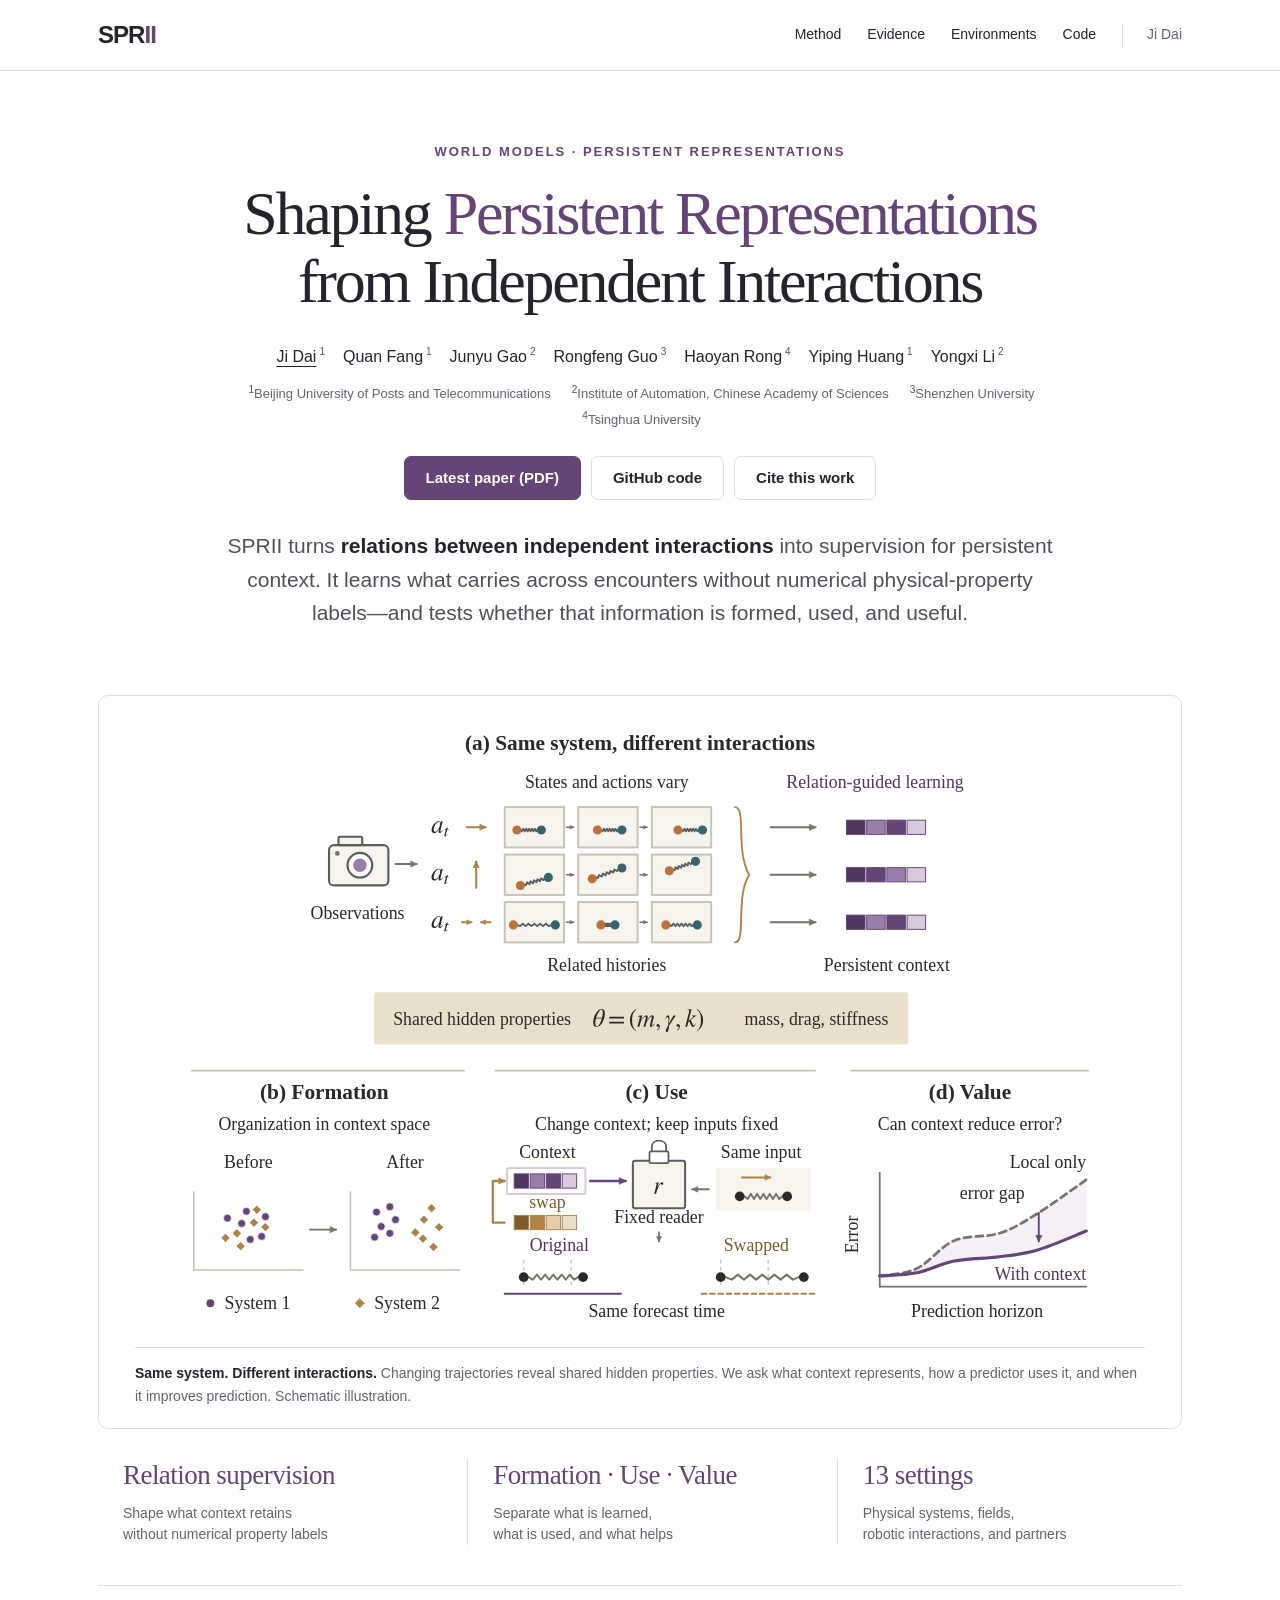
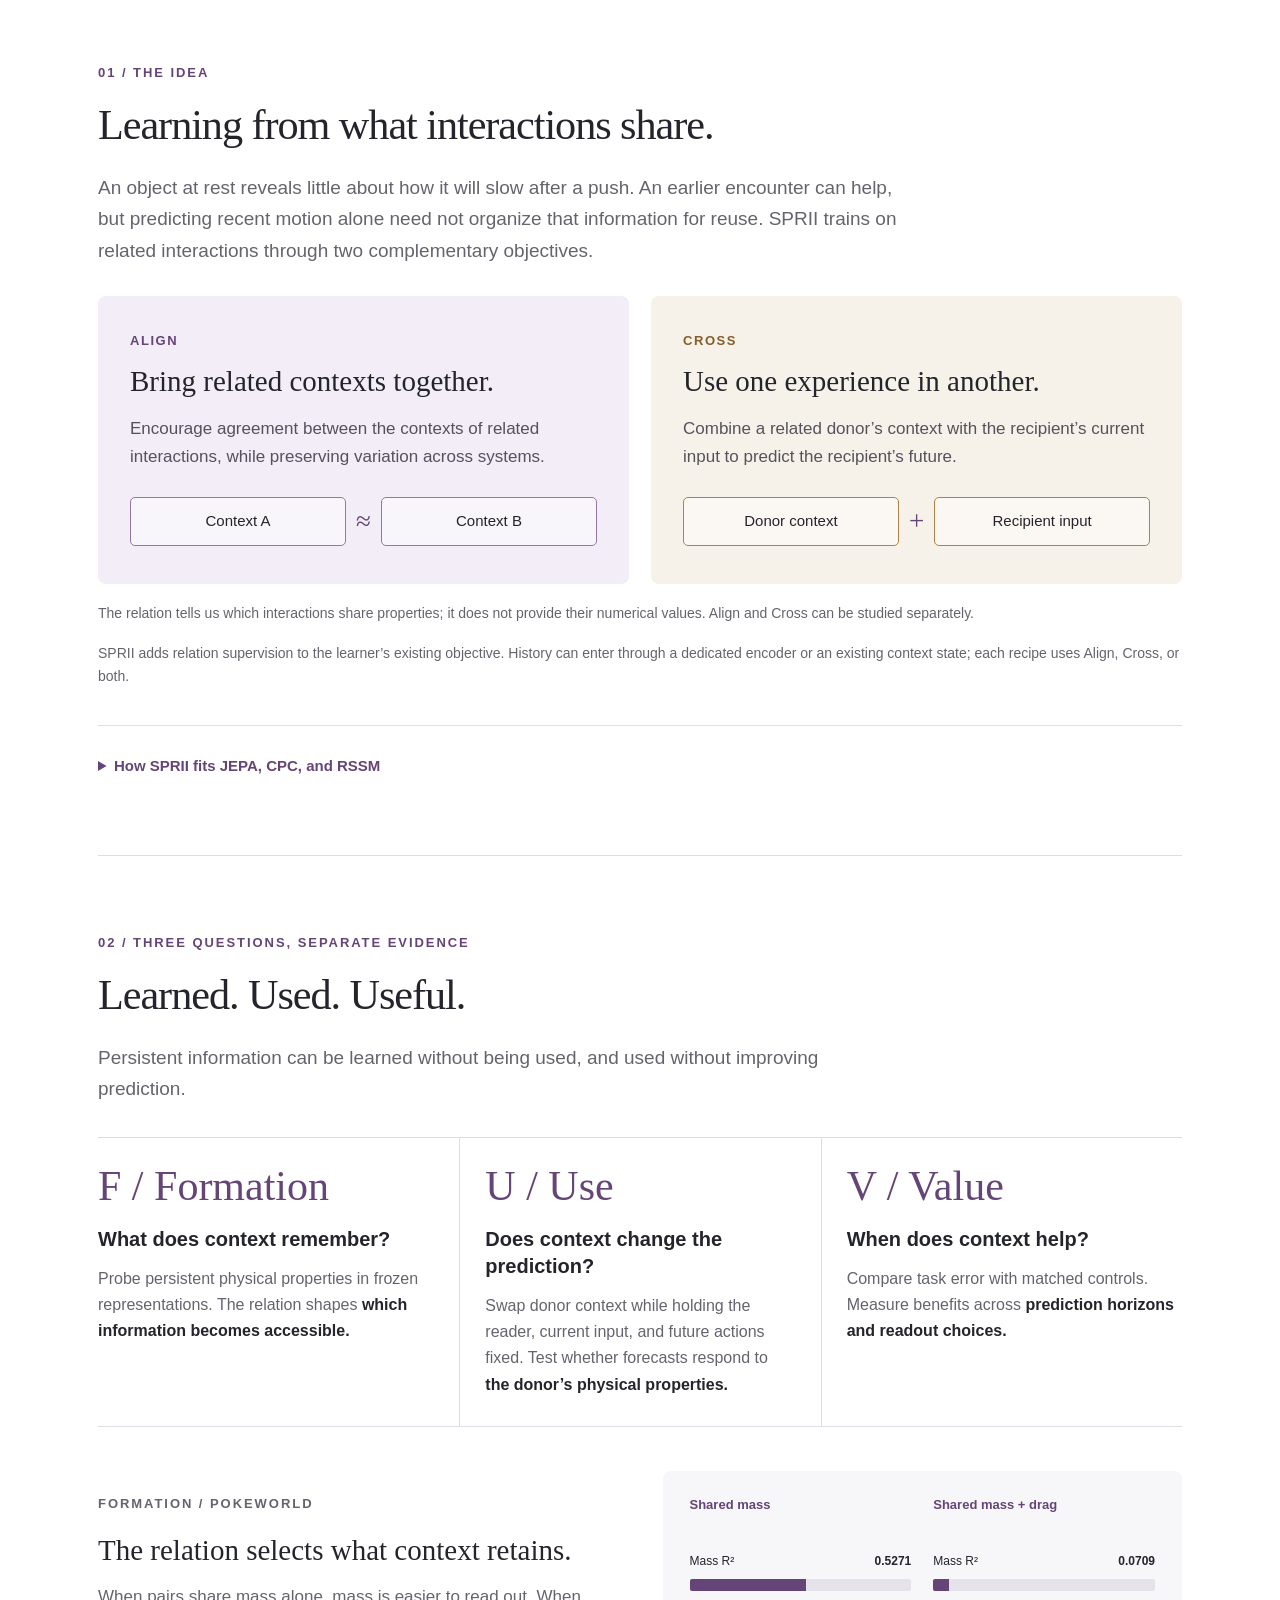
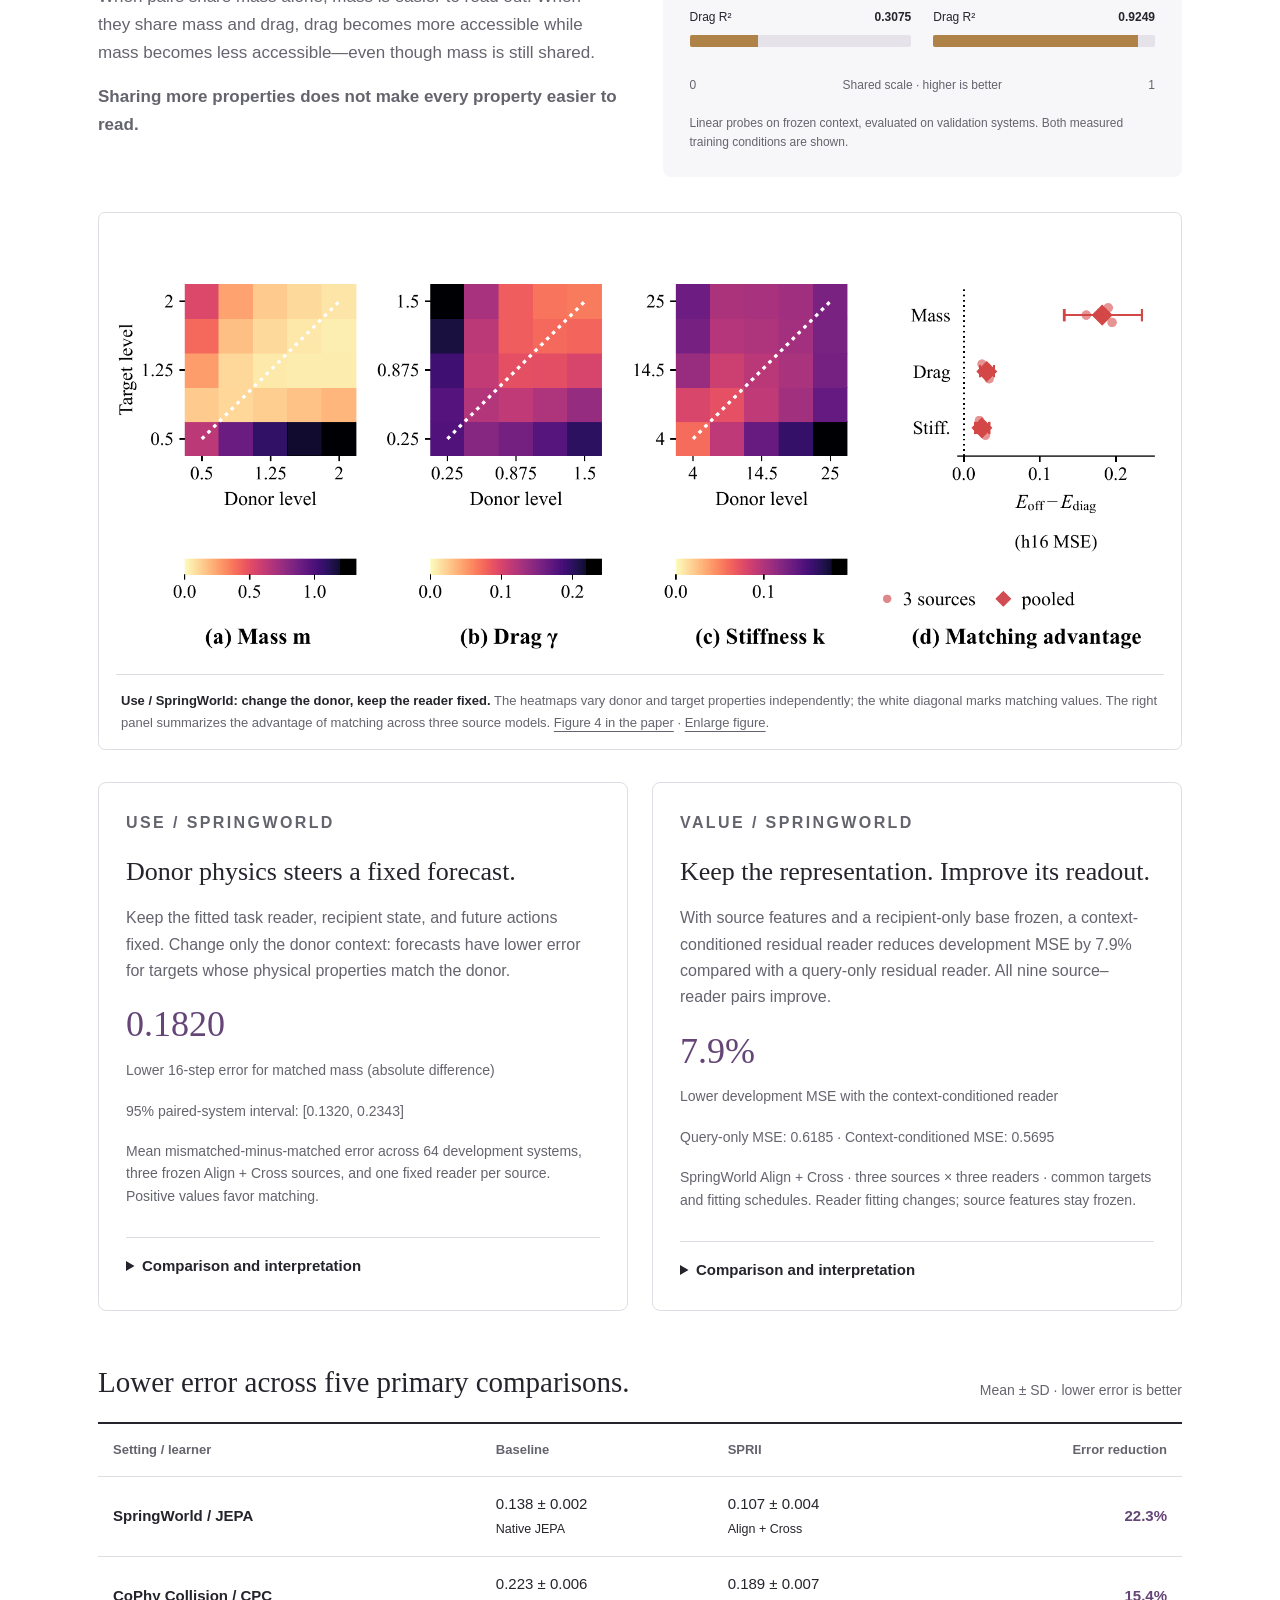
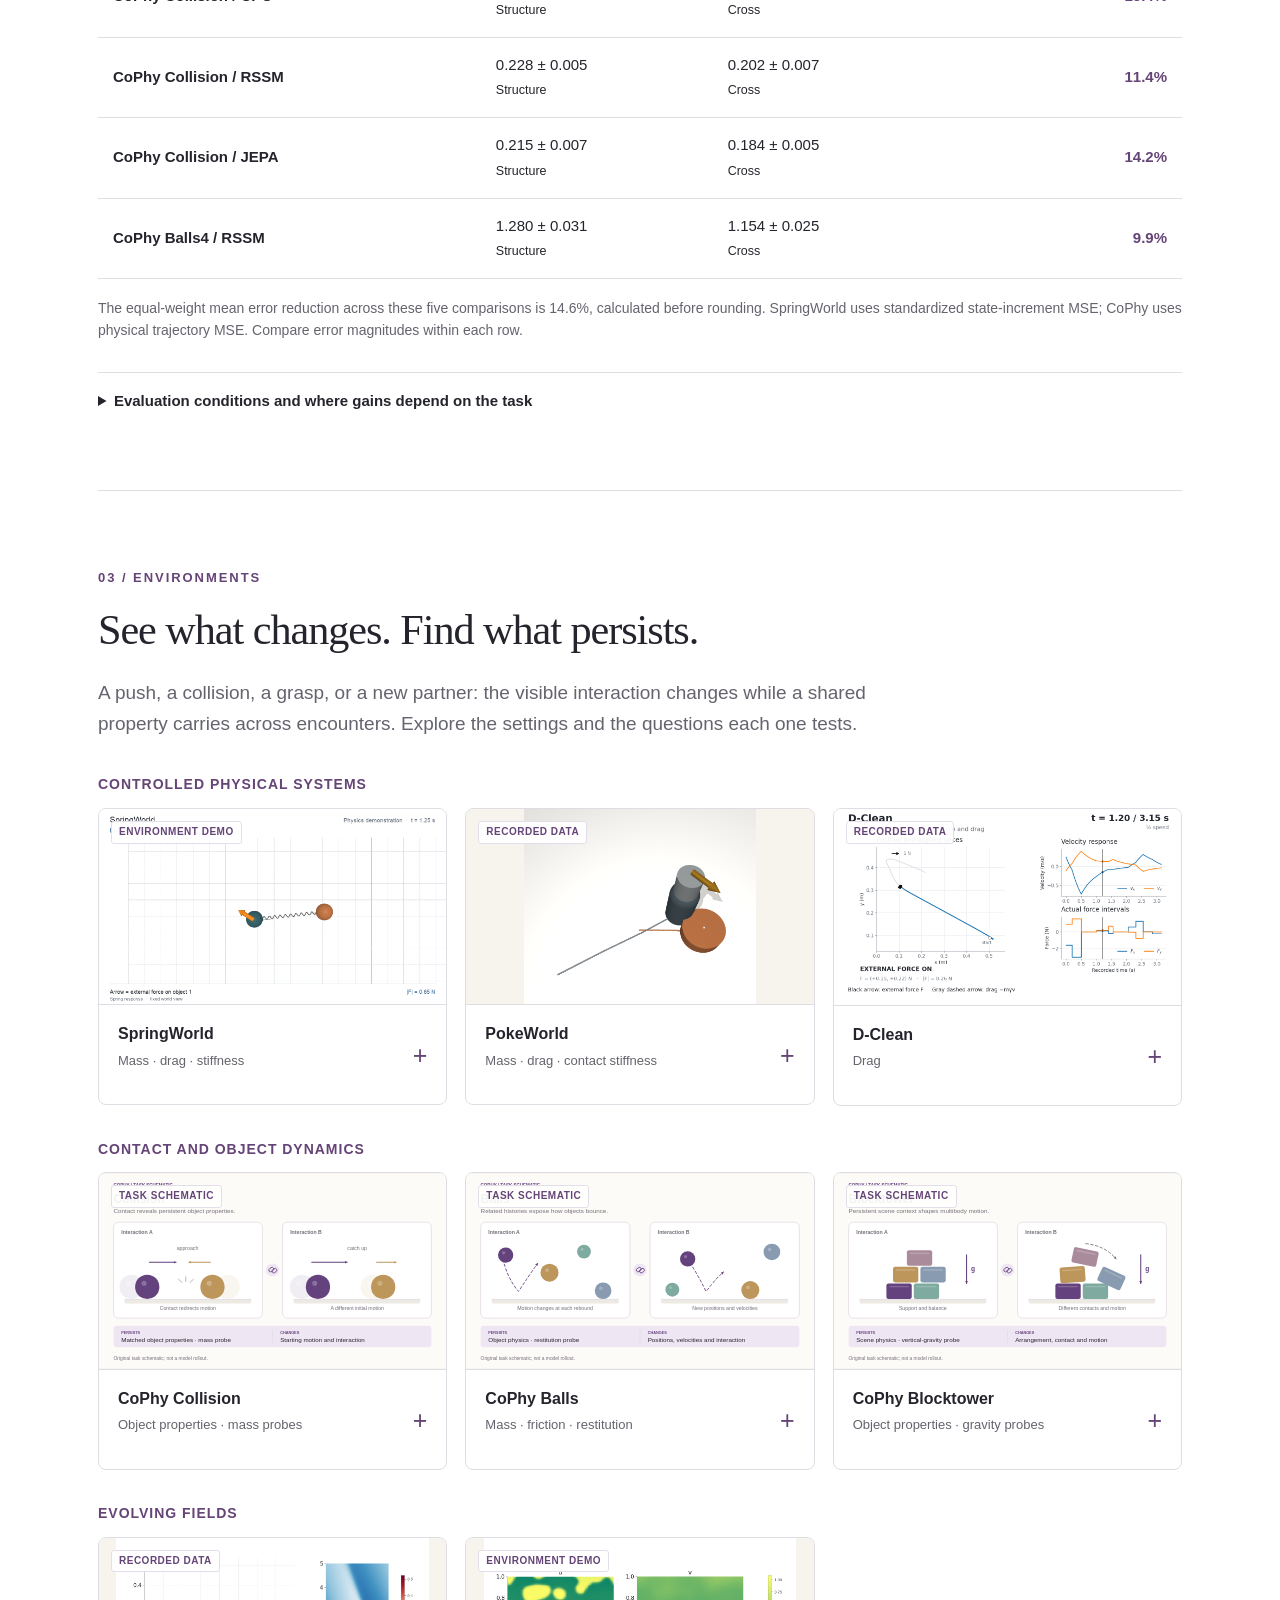
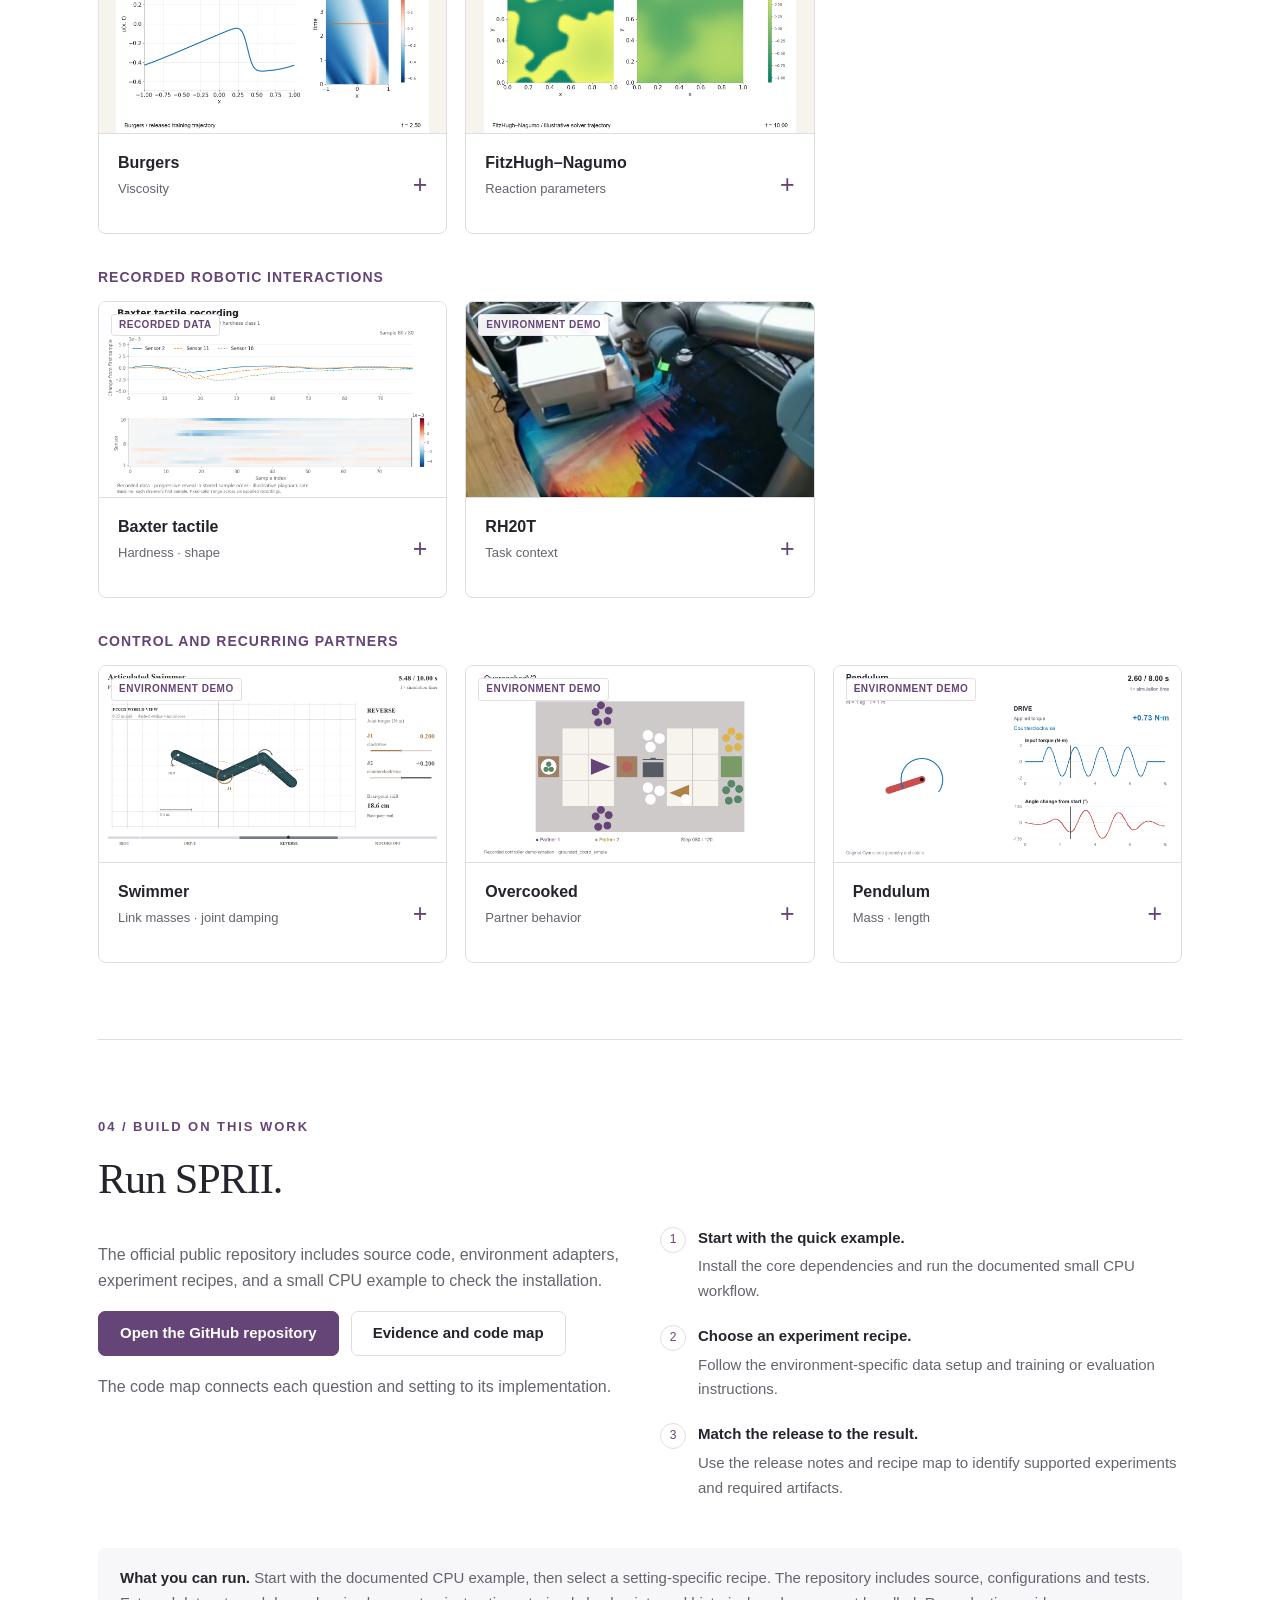
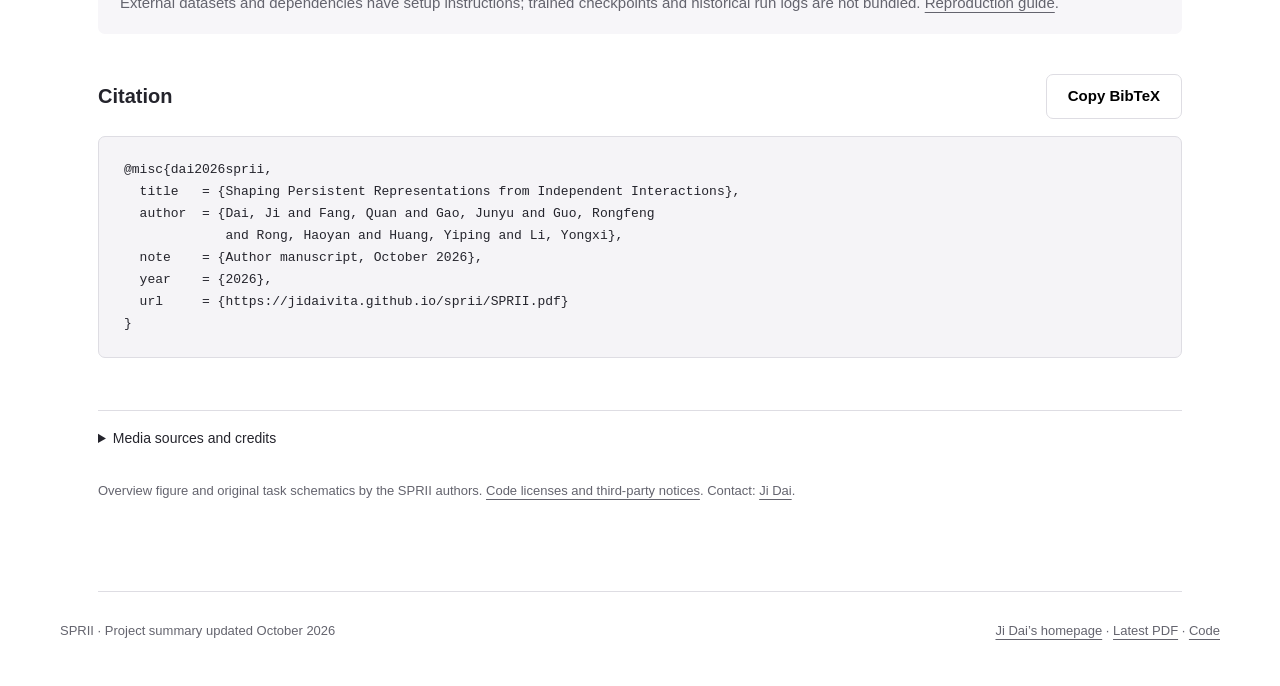
==== commit 68178e5d: "Unify environment visuals with the paper and add light playback controls" ====
--- a/sprii/index.html
+++ b/sprii/index.html
@@ -9,8 +9,8 @@
 <meta property="og:type" content="website"><meta property="og:title" content="SPRII — Learning what persists across interactions"><meta property="og:description" content="Official project page: paper, open-source code, and evidence for Formation, Use, and Value."><meta property="og:url" content="https://jidaivita.github.io/sprii/">
 <meta name="citation_title" content="Shaping Persistent Representations from Independent Interactions">
 <meta name="citation_author" content="Ji Dai"><meta name="citation_author" content="Quan Fang"><meta name="citation_author" content="Junyu Gao"><meta name="citation_author" content="Rongfeng Guo"><meta name="citation_author" content="Haoyan Rong"><meta name="citation_author" content="Yiping Huang"><meta name="citation_author" content="Yongxi Li"><meta name="citation_publication_date" content="2026/10/06"><meta name="citation_pdf_url" content="https://jidaivita.github.io/sprii/SPRII.pdf">
-<link rel="icon" type="image/svg+xml" href="data:image/svg+xml,%3Csvg xmlns='http://www.w3.org/2000/svg' viewBox='0 0 40 40'%3E%3Crect width='40' height='40' rx='9' fill='%2364427e'/%3E%3Ctext x='20' y='29' font-family='Georgia' font-size='29' text-anchor='middle' fill='white'%3ES%3C/text%3E%3C/svg%3E">
-<link rel="stylesheet" href="styles.css"><link rel="stylesheet" href="reader.css"><script defer src="site.js"></script>
+<link rel="icon" type="image/svg+xml" href="data:image/svg+xml,%3Csvg xmlns='http://www.w3.org/2000/svg' viewBox='0 0 40 40'%3E%3Crect width='40' height='40' rx='9' fill='%23654477'/%3E%3Ctext x='20' y='29' font-family='Georgia' font-size='29' text-anchor='middle' fill='white'%3ES%3C/text%3E%3C/svg%3E">
+<link rel="stylesheet" href="styles.css?v=4c29e079f2cf"><link rel="stylesheet" href="reader.css?v=1e279f16248d"><script defer src="site.js?v=55bfcc37a821"></script>
 </head>
 <body>
 <a class="skip" href="#main">Skip to content</a>
@@ -21,7 +21,7 @@
 <h1>Shaping <em>Persistent Representations</em><br>from Independent Interactions</h1>
 <div class="authors"><span><a href="/">Ji Dai</a><sup>1</sup></span><span>Quan Fang<sup>1</sup></span><span>Junyu Gao<sup>2</sup></span><span>Rongfeng Guo<sup>3</sup></span><span>Haoyan Rong<sup>4</sup></span><span>Yiping Huang<sup>1</sup></span><span>Yongxi Li<sup>2</sup></span></div>
 <div class="affiliations"><span><sup>1</sup>Beijing University of Posts and Telecommunications</span><span><sup>2</sup>Institute of Automation, Chinese Academy of Sciences</span><span><sup>3</sup>Shenzhen University</span><span><sup>4</sup>Tsinghua University</span></div>
-<div class="hero-actions"><a class="button primary" href="SPRII.pdf">Latest paper (PDF)</a><a class="button" href="https://github.com/jidaivita/SPRII">GitHub code</a><a class="button" href="#citation">Cite this work</a></div>
+<div class="hero-actions"><a class="button primary" href="SPRII.pdf?v=5a95f6c46081">Latest paper (PDF)</a><a class="button" href="https://github.com/jidaivita/SPRII">GitHub code</a><a class="button" href="#citation">Cite this work</a></div>
 <p class="hero-deck">SPRII turns <strong>relations between independent interactions</strong> into supervision for persistent context. It learns what carries across encounters without numerical physical-property labels—and tests whether that information is formed, used, and useful.</p>
 </section>
 <figure class="overview"><a href="assets/overview.pdf" aria-label="Open the overview figure as a PDF"><img src="assets/overview.svg" width="1650" height="1058" alt="Different interactions share hidden mass, drag and stiffness. Relation-guided learning creates persistent context, evaluated separately for formation, use by a fixed reader, and prediction value."></a><figcaption><strong>Same system. Different interactions.</strong> Changing trajectories reveal shared hidden properties. We ask what context represents, how a predictor uses it, and when it improves prediction. Schematic illustration.</figcaption></figure>
@@ -29,17 +29,17 @@
 <section class="section" id="method"><p class="eyebrow">01 / The idea</p><h2>Learning from what interactions share.</h2><p class="section-lead">An object at rest reveals little about how it will slow after a push. An earlier encounter can help, but predicting recent motion alone need not organize that information for reuse. SPRII trains on related interactions through two complementary objectives.</p>
 <div class="method-grid"><article class="method"><span class="label">Align</span><h3>Bring related contexts together.</h3><p>Encourage agreement between the contexts of related interactions, while preserving variation across systems.</p><div class="method-diagram" aria-label="Context from interaction A is aligned with context from interaction B"><span class="code-token">Context A</span><span class="connector" aria-hidden="true">≈</span><span class="code-token">Context B</span></div></article><article class="method cross"><span class="label">Cross</span><h3>Use one experience in another.</h3><p>Combine a related donor’s context with the recipient’s current input to predict the recipient’s future.</p><div class="method-diagram" aria-label="Donor context and recipient input are combined for prediction"><span class="code-token gold">Donor context</span><span class="connector" aria-hidden="true">+</span><span class="code-token gold">Recipient input</span></div></article></div>
 <p class="note">The relation tells us which interactions share properties; it does not provide their numerical values. Align and Cross can be studied separately.</p>
-<p class="note">SPRII adds relation supervision to the learner’s existing objective. History can enter through a dedicated encoder or an existing context state; each recipe uses Align, Cross, or both.</p><details class="implementation" id="learner-integration"><summary>How SPRII fits JEPA, CPC, and RSSM</summary><p>The <strong>Structure</strong> control provides the context route without relation objectives, isolating what Align and Cross add.</p><div class="learner-grid"><article class="learner"><h4>JEPA · Predict future embeddings.</h4><p>In the controlled JEPA implementation, a causal Transformer encodes observation and action histories. The predictor combines this persistent context with current observation features, future actions, and the prediction horizon. SpringWorld uses Align + Cross; CoPhy JEPA uses Cross.</p></article><article class="learner"><h4>RSSM · Keep recurrent latent dynamics.</h4><p>The CoPhy RSSM retains its deterministic and stochastic state, reconstruction, prior prediction, and KL regularization. SPRII adds a persistent-context route trained with Cross; its recurrent state remains available.</p></article><article class="learner"><h4>CPC · Keep future discrimination.</h4><p>CoPhy CPC keeps its contrastive future-discrimination objective and native dynamics state. Cross trains its prediction route to use context from a related interaction.</p></article></div><p class="note">Align and Cross complement the native loss. The enabled operations depend on the learner; SPRII does not impose one shared network architecture. <a href="SPRII.pdf#page=4">Read the method</a>.</p></details></section>
+<p class="note">SPRII adds relation supervision to the learner’s existing objective. History can enter through a dedicated encoder or an existing context state; each recipe uses Align, Cross, or both.</p><details class="implementation" id="learner-integration"><summary>How SPRII fits JEPA, CPC, and RSSM</summary><p>The <strong>Structure</strong> control provides the context route without relation objectives, isolating what Align and Cross add.</p><div class="learner-grid"><article class="learner"><h4>JEPA · Predict future embeddings.</h4><p>In the controlled JEPA implementation, a causal Transformer encodes observation and action histories. The predictor combines this persistent context with current observation features, future actions, and the prediction horizon. SpringWorld uses Align + Cross; CoPhy JEPA uses Cross.</p></article><article class="learner"><h4>RSSM · Keep recurrent latent dynamics.</h4><p>The CoPhy RSSM retains its deterministic and stochastic state, reconstruction, prior prediction, and KL regularization. SPRII adds a persistent-context route trained with Cross; its recurrent state remains available.</p></article><article class="learner"><h4>CPC · Keep future discrimination.</h4><p>CoPhy CPC keeps its contrastive future-discrimination objective and native dynamics state. Cross trains its prediction route to use context from a related interaction.</p></article></div><p class="note">Align and Cross complement the native loss. The enabled operations depend on the learner; SPRII does not impose one shared network architecture. <a href="SPRII.pdf?v=5a95f6c46081#page=4">Read the method</a>.</p></details></section>
 <section class="section" id="evidence"><div class="evidence-heading"><p class="eyebrow">02 / Three questions, separate evidence</p><h2>Learned. Used. Useful.</h2><p class="section-lead">Persistent information can be learned without being used, and used without improving prediction.</p></div>
 <div class="question-grid"><article class="question"><span class="letter">F / Formation</span><h3>What does context remember?</h3><p>Probe persistent physical properties in frozen representations. The relation shapes <strong>which information becomes accessible.</strong></p></article><article class="question"><span class="letter">U / Use</span><h3>Does context change the prediction?</h3><p>Swap donor context while holding the reader, current input, and future actions fixed. Test whether forecasts respond to <strong>the donor’s physical properties.</strong></p></article><article class="question"><span class="letter">V / Value</span><h3>When does context help?</h3><p>Compare task error with matched controls. Measure benefits across <strong>prediction horizons and readout choices.</strong></p></article></div>
 <div class="study"><div class="study-text"><p class="eyebrow">Formation / PokeWorld</p><h3>The relation selects what context retains.</h3><p>When pairs share mass alone, mass is easier to read out. When they share mass and drag, drag becomes more accessible while mass becomes less accessible—even though mass is still shared.</p><p><strong>Sharing more properties does not make every property easier to read.</strong></p></div><div class="probe"><div class="probe-conditions"><div class="probe-condition"><h4>Shared mass</h4><div class="bar-row"><div class="bar-label"><span>Mass R²</span><strong>0.5271</strong></div><div class="bar-track"><div class="bar-fill mass" style="--w:52.71%"></div></div></div><div class="bar-row"><div class="bar-label"><span>Drag R²</span><strong>0.3075</strong></div><div class="bar-track"><div class="bar-fill drag" style="--w:30.75%"></div></div></div></div><div class="probe-condition"><h4>Shared mass + drag</h4><div class="bar-row"><div class="bar-label"><span>Mass R²</span><strong>0.0709</strong></div><div class="bar-track"><div class="bar-fill mass" style="--w:7.09%"></div></div></div><div class="bar-row"><div class="bar-label"><span>Drag R²</span><strong>0.9249</strong></div><div class="bar-track"><div class="bar-fill drag" style="--w:92.49%"></div></div></div></div></div><div class="bar-axis"><span>0</span><span>Shared scale · higher is better</span><span>1</span></div><p class="note">Linear probes on frozen context, evaluated on validation systems. Both measured training conditions are shown.</p></div></div>
-<figure class="reader-result"><a href="assets/spring-use-result.png" target="_blank" rel="noopener" aria-label="Enlarge the SpringWorld fixed-reader result"><img src="assets/spring-use-result.png" alt="Three donor-versus-target heatmaps for mass, drag and stiffness, with a fourth panel summarizing positive mismatched-minus-matched prediction error across three source models." width="1800" height="731" loading="lazy"></a><figcaption><strong>Use / SpringWorld: change the donor, keep the reader fixed.</strong> The heatmaps vary donor and target properties independently; the white diagonal marks matching values. The right panel summarizes the advantage of matching across three source models. <a href="SPRII.pdf#page=8">Figure 4 in the paper</a> · <a href="assets/spring-use-result.png" target="_blank" rel="noopener">Enlarge figure</a>.</figcaption></figure><div class="mechanism-grid"><article class="mechanism" id="spring-fixed-reader-matching"><p class="eyebrow">Use / SpringWorld</p><h3>Donor physics steers a fixed forecast.</h3><p>Keep the fitted task reader, recipient state, and future actions fixed. Change only the donor context: forecasts have lower error for targets whose physical properties match the donor.</p><div class="effect">0.1820</div><div class="effect-label">Lower 16-step error for matched mass (absolute difference)</div><p class="note">95% paired-system interval: [0.1320, 0.2343]</p><p class="note">Mean mismatched-minus-matched error across 64 development systems, three frozen Align + Cross sources, and one fixed reader per source. Positive values favor matching.</p><details><summary>Comparison and interpretation</summary><p>Each system contributes a complete 5 × 5 donor–target grid. The difference averages 20 off-diagonal and five diagonal cells; systems and sources receive equal weight. The interval conditions on the fitted models. This is a task-reader intervention, separate from the source embedding predictor.</p><p><a href="SPRII.pdf#page=50">Full experiment in the paper</a></p></details></article><article class="mechanism" id="spring-reader-recovery"><p class="eyebrow">Value / SpringWorld</p><h3>Keep the representation. Improve its readout.</h3><p>With source features and a recipient-only base frozen, a context-conditioned residual reader reduces development MSE by 7.9% compared with a query-only residual reader. All nine source–reader pairs improve.</p><div class="effect">7.9%</div><div class="effect-label">Lower development MSE with the context-conditioned reader</div><p class="note">Query-only MSE: 0.6185 · Context-conditioned MSE: 0.5695</p><p class="note">SpringWorld Align + Cross · three sources × three readers · common targets and fitting schedules. Reader fitting changes; source features stay frozen.</p><details><summary>Comparison and interpretation</summary><p>The two routes share their architecture but not exactly their active capacity. The same reader design does not improve the tested PokeWorld families. This comparison measures readout adaptation, not a context swap through one fixed reader.</p><p>A separate control fits matched-context and mismatched-context M₂ readers with identical architecture. Matched context lowers full-development error by 8.7%, with the same ordering in all nine pairs.</p><p><a href="SPRII.pdf#page=61">Full experiment in the paper</a></p></details></article></div>
+<figure class="reader-result"><a href="assets/spring-use-result.png" target="_blank" rel="noopener" aria-label="Enlarge the SpringWorld fixed-reader result"><img src="assets/spring-use-result.png" alt="Three donor-versus-target heatmaps for mass, drag and stiffness, with a fourth panel summarizing positive mismatched-minus-matched prediction error across three source models." width="1800" height="731" loading="lazy"></a><figcaption><strong>Use / SpringWorld: change the donor, keep the reader fixed.</strong> The heatmaps vary donor and target properties independently; the white diagonal marks matching values. The right panel summarizes the advantage of matching across three source models. <a href="SPRII.pdf?v=5a95f6c46081#page=8">Figure 4 in the paper</a> · <a href="assets/spring-use-result.png" target="_blank" rel="noopener">Enlarge figure</a>.</figcaption></figure><div class="mechanism-grid"><article class="mechanism" id="spring-fixed-reader-matching"><p class="eyebrow">Use / SpringWorld</p><h3>Donor physics steers a fixed forecast.</h3><p>Keep the fitted task reader, recipient state, and future actions fixed. Change only the donor context: forecasts have lower error for targets whose physical properties match the donor.</p><div class="effect">0.1820</div><div class="effect-label">Lower 16-step error for matched mass (absolute difference)</div><p class="note">95% paired-system interval: [0.1320, 0.2343]</p><p class="note">Mean mismatched-minus-matched error across 64 development systems, three frozen Align + Cross sources, and one fixed reader per source. Positive values favor matching.</p><details><summary>Comparison and interpretation</summary><p>Each system contributes a complete 5 × 5 donor–target grid. The difference averages 20 off-diagonal and five diagonal cells; systems and sources receive equal weight. The interval conditions on the fitted models. This is a task-reader intervention, separate from the source embedding predictor.</p><p><a href="SPRII.pdf?v=5a95f6c46081#page=49">Full experiment in the paper</a></p></details></article><article class="mechanism" id="spring-reader-recovery"><p class="eyebrow">Value / SpringWorld</p><h3>Keep the representation. Improve its readout.</h3><p>With source features and a recipient-only base frozen, a context-conditioned residual reader reduces development MSE by 7.9% compared with a query-only residual reader. All nine source–reader pairs improve.</p><div class="effect">7.9%</div><div class="effect-label">Lower development MSE with the context-conditioned reader</div><p class="note">Query-only MSE: 0.6185 · Context-conditioned MSE: 0.5695</p><p class="note">SpringWorld Align + Cross · three sources × three readers · common targets and fitting schedules. Reader fitting changes; source features stay frozen.</p><details><summary>Comparison and interpretation</summary><p>The two routes share their architecture but not exactly their active capacity. The same reader design does not improve the tested PokeWorld families. This comparison measures readout adaptation, not a context swap through one fixed reader.</p><p>A separate control fits matched-context and mismatched-context M₂ readers with identical architecture. Matched context lowers full-development error by 8.7%, with the same ordering in all nine pairs.</p><p><a href="SPRII.pdf?v=5a95f6c46081#page=60">Full experiment in the paper</a></p></details></article></div>
 <div class="result-intro"><h3>Lower error across five primary comparisons.</h3><p>Mean ± SD · lower error is better</p></div>
 <div class="table-scroll" tabindex="0" role="region" aria-label="Primary prediction results"><table><thead><tr><th scope="col">Setting / learner</th><th scope="col">Baseline</th><th scope="col">SPRII</th><th scope="col">Error reduction</th></tr></thead><tbody><tr><th scope="row">SpringWorld / JEPA</th><td>0.138 ± 0.002<br><small>Native JEPA</small></td><td>0.107 ± 0.004<br><small>Align + Cross</small></td><td>22.3%</td></tr><tr><th scope="row">CoPhy Collision / CPC</th><td>0.223 ± 0.006<br><small>Structure</small></td><td>0.189 ± 0.007<br><small>Cross</small></td><td>15.4%</td></tr><tr><th scope="row">CoPhy Collision / RSSM</th><td>0.228 ± 0.005<br><small>Structure</small></td><td>0.202 ± 0.007<br><small>Cross</small></td><td>11.4%</td></tr><tr><th scope="row">CoPhy Collision / JEPA</th><td>0.215 ± 0.007<br><small>Structure</small></td><td>0.184 ± 0.005<br><small>Cross</small></td><td>14.2%</td></tr><tr><th scope="row">CoPhy Balls4 / RSSM</th><td>1.280 ± 0.031<br><small>Structure</small></td><td>1.154 ± 0.025<br><small>Cross</small></td><td>9.9%</td></tr></tbody></table></div>
 <p class="note">The equal-weight mean error reduction across these five comparisons is 14.6%, calculated before rounding. SpringWorld uses standardized state-increment MSE; CoPhy uses physical trajectory MSE. Compare error magnitudes within each row.</p>
 <details><summary>Evaluation conditions and where gains depend on the task</summary><p>SpringWorld evaluates 256 sealed systems using three source models and three readers per source. Its 22.3% reduction has a paired 95% confidence interval of 13.2–30.7%. CoPhy Collision uses 1,994 held-out episodes, and Balls4 uses 1,000 recipients; CoPhy results use three joint source/reader seeds, with budgets matched within each learner family.</p><p>Use experiments in SpringWorld intervene on a fixed task reader fitted to frozen representations. They do not directly test the original source predictor. The best interface also depends on the task: direct context lowers D-Clean h32 error by 22.8% relative to decoded physical parameters, but has 2.1% higher error in SpringWorld.</p><p>Project results summarize the October 2026 author manuscript linked above. The code guide identifies the available implementations and reproduction inputs.</p></details>
 </section>
-<section class="section environment-section" id="explore"><p class="eyebrow">03 / Environments</p><h2>See what changes. Find what persists.</h2><p class="section-lead">A push, a collision, a grasp, or a new partner: the visible interaction changes while a shared property carries across encounters. Explore the settings and the questions each one tests.</p><div class="atlas" id="settings"><section class="atlas-group" aria-label="Controlled physical systems"><h3>Controlled physical systems</h3><div class="atlas-grid"><details class="setting" id="setting-spring"><summary><span class="setting-thumb"><img src="assets/environments/spring/poster.png" alt="" loading="lazy" width="1000" height="560"><span class="media-kind">Environment demo</span></span><span class="setting-heading"><strong>SpringWorld</strong><span>Mass · drag · stiffness</span></span></summary><div class="setting-body"><div class="setting-lead"><figure class="setting-media"><video controls muted playsinline loop preload="none" poster="assets/environments/spring/poster.png" aria-label="Two masses joined by a spring, with an arrow showing the force applied to the first mass."><source src="assets/environments/spring/replay.mp4" type="video/mp4">Your browser does not support this video. <a href="assets/environments/spring/replay.mp4">Open the video</a>.</video><figcaption>Force and release in SpringWorld: the same spring system responds to two applied pushes. <a href="#media-credits">Source</a></figcaption></figure><div class="setting-context"><h4>Can a new interaction reuse physical context?</h4><dl class="setting-facts"><div><dt>Persists across encounters</dt><dd>Mass m; Drag γ; Spring stiffness k</dd></div><div><dt>Changes between encounters</dt><dd>Initial state, actions and realized interaction history</dd></div></dl></div></div><div class="setting-result"><h4>What we learn here</h4><p>Prediction MSE falls from 0.138 to 0.107 versus Native JEPA: a 22.3% reduction on 256 sealed systems (95% CI 13.2–30.7%).</p><p>Across cold-start horizons, Persistent-over-Null gains rise from 2.0% at h1 to 35.7% at h16 in the separate fixed 178-system grid.</p></div><h4 class="parameter-heading">Parameters and setup</h4><dl class="parameter-list"><div><dt>Mass m</dt><dd>0.5–2 kg</dd></div><div><dt>Drag γ</dt><dd>0.25–1.5 s⁻¹</dd></div><div><dt>Stiffness k</dt><dd>4–25 N/m</dd></div></dl><details class="protocol-detail"><summary>Inputs, comparisons and evaluation protocol</summary><dl><div><dt>Inputs</dt><dd>An independent 96-frame same-system history, the current query state and future actions.</dd></div><div><dt>Target</dt><dd>Eight-dimensional position and velocity increments over 0.8 seconds.</dd></div><div><dt>Comparison</dt><dd>SPRII Align + Cross versus Native JEPA and TDS; Structure, Align and Cross isolate the components.</dd></div><div><dt>Controlled conditions</dt><dd>The sealed comparison uses the same data bank, source/readout budgets and 256 held-out systems. Use tests freeze the representation model and fitted task reader while changing donor context.</dd></div></dl><p class="note">The Use intervention acts on a task reader fitted to frozen representations; it is separate from the source embedding predictor.</p></details><div class="setting-links"><a href="SPRII.pdf#page=22">Paper details</a><a href="https://github.com/jidaivita/SPRII/blob/main/benchmarks/springworld/README.md">Code and data</a></div></div></details><details class="setting" id="setting-poke"><summary><span class="setting-thumb"><img src="assets/environments/poke/poster.png" alt="" loading="lazy" width="1000" height="560"><span class="media-kind">Recorded data</span></span><span class="setting-heading"><strong>PokeWorld</strong><span>Mass · drag · contact stiffness</span></span></summary><div class="setting-body"><div class="setting-lead"><figure class="setting-media"><video controls muted playsinline loop preload="none" poster="assets/environments/poke/poster.png" aria-label="Side-by-side grayscale PokeWorld histories showing a pusher and object, action arrows, and their paths."><source src="assets/environments/poke/replay.mp4" type="video/mp4">Your browser does not support this video. <a href="assets/environments/poke/replay.mp4">Open the video</a>.</video><figcaption>Two recorded interaction histories, replayed at quarter speed. Arrows show the actions applied to the pusher. <a href="#media-credits">Source</a></figcaption></figure><div class="setting-context"><h4>The pairing rule selects what context retains</h4><dl class="setting-facts"><div><dt>Persists across encounters</dt><dd>Mass m; Drag γ; Contact stiffness k</dd></div><div><dt>Changes between encounters</dt><dd>Initial states and action modes; G1 pairs share m, G2 share (m,γ), G3 share (m,γ,k).</dd></div></dl></div></div><div class="setting-result"><h4>What we learn here</h4><p>Raising correct-pair fraction from 0 to 1 increases the between/within-system context-distance ratio from 0.260 to 4.39.</p><p>Changing shared mass to shared mass + drag lowers mass-probe R² from 0.527 to 0.071 while drag-probe R² rises from 0.308 to 0.925.</p></div><h4 class="parameter-heading">Parameters and setup</h4><dl class="parameter-list"><div><dt>Persistent factors</dt><dd>Mass m, drag γ and contact stiffness k</dd></div><div><dt>Pairing rules</dt><dd>G1: m; G2: m + γ; G3: m + γ + k<small>relation settings</small></dd></div><div><dt>Factorized bank</dt><dd>10 × 10 × 28 physical tuples<small>factor-level counts</small></dd></div><div><dt>Correct-pair fraction α</dt><dd>0, 0.5 or 1<small>relation fidelity</small></dd></div></dl><details class="protocol-detail"><summary>Inputs, comparisons and evaluation protocol</summary><dl><div><dt>Inputs</dt><dd>24-frame image/action histories from independent finger–object interactions, plus a current query.</dd></div><div><dt>Target</dt><dd>Future observation embeddings; physical-factor probes and task readouts assess the learned context.</dd></div><div><dt>Comparison</dt><dd>Structure, Align, Cross and Align + Cross; correct, randomized and partial-factor relations.</dd></div><div><dt>Controlled conditions</dt><dd>Relation interventions retain the source architecture, observation budget and donor/query marginals within each comparison.</dd></div></dl><p class="note">The acquisition, factorized-relation and R8 fidelity banks are separate protocols; their sample counts should remain separate.</p></details><div class="setting-links"><a href="SPRII.pdf#page=23">Paper details</a><a href="https://github.com/jidaivita/SPRII/blob/main/benchmarks/pokeworld/revision/README.md">Code and data</a></div></div></details><details class="setting" id="setting-dclean"><summary><span class="setting-thumb"><img src="assets/environments/dclean/poster.png" alt="" loading="lazy" width="1000" height="560"><span class="media-kind">Recorded data</span></span><span class="setting-heading"><strong>D-Clean</strong><span>Drag</span></span></summary><div class="setting-body"><div class="setting-lead"><figure class="setting-media"><video controls muted playsinline loop preload="none" poster="assets/environments/dclean/poster.png" aria-label="A two-dimensional position trajectory beside velocity and force curves, with the current time marked."><source src="assets/environments/dclean/replay.mp4" type="video/mp4">Your browser does not support this video. <a href="assets/environments/dclean/replay.mp4">Open the video</a>.</video><figcaption>A recorded D-Clean trajectory with its applied force and drag response, replayed at half speed. <a href="#media-credits">Source</a></figcaption></figure><div class="setting-context"><h4>Accurate parameter readout is not the whole prediction story</h4><dl class="setting-facts"><div><dt>Persists across encounters</dt><dd>Drag γ</dd></div><div><dt>Changes between encounters</dt><dd>Initial state and force segments</dd></div></dl></div></div><div class="setting-result"><h4>What we learn here</h4><p>With a common reader design, SPRII has the lowest mean error at all four horizons, including 33.7% lower h32 error than CaDM.</p><p>Direct context lowers h32 error by 22.8% relative to decoded physical parameters, despite an independently validated decoder R² above 0.996.</p></div><h4 class="parameter-heading">Parameters and setup</h4><dl class="parameter-list"><div><dt>Persistent factor</dt><dd>Drag γ</dd></div><div><dt>Dynamics</dt><dd>dv/dt = F/m − γv; m = 1<small>system definition</small></dd></div><div><dt>Integration step</dt><dd>Δt = 0.05<small>simulation value; physical unit not stated</small></dd></div><div><dt>Interaction bank</dt><dd>Eight independent 64-step interactions per system<small>context setting</small></dd></div></dl><details class="protocol-detail"><summary>Inputs, comparisons and evaluation protocol</summary><dl><div><dt>Inputs</dt><dd>A 4D state/action history and a recipient state, with an independent same-system donor.</dd></div><div><dt>Target</dt><dd>Future inertial state at horizons 1, 4, 16 and 32.</dd></div><div><dt>Comparison</dt><dd>Common-reader comparisons with TDS, NOD, FCRL, CaDM and DALI; Null, Persistent, Decode and Oracle readouts test the information interface.</dd></div><div><dt>Controlled conditions</dt><dd>Readout comparisons use frozen source features, common prediction targets and matched permitted inputs. Persistent and Decode use the same donor context.</dd></div></dl><p class="note">These endpoints measure prediction through a common fitted reader; source-training budgets and method adaptations are specified separately in the paper.</p></details><div class="setting-links"><a href="SPRII.pdf#page=23">Paper details</a><a href="https://github.com/jidaivita/SPRII/blob/main/benchmarks/core/README.md">Code and data</a></div></div></details></div></section><section class="atlas-group" aria-label="Contact and object dynamics"><h3>Contact and object dynamics</h3><div class="atlas-grid"><details class="setting" id="setting-cophy_collision"><summary><span class="setting-thumb"><img src="assets/environments/cophy_collision/schematic.svg" alt="" loading="lazy" width="1000" height="560"><span class="media-kind">Task schematic</span></span><span class="setting-heading"><strong>CoPhy Collision</strong><span>Object properties · mass probes</span></span></summary><div class="setting-body"><div class="setting-lead"><figure class="setting-media"><a href="assets/environments/cophy_collision/schematic.svg" target="_blank" rel="noopener" aria-label="View CoPhy Collision schematic at full size"><img src="assets/environments/cophy_collision/schematic.svg" alt="Two abstract object interactions illustrate contact under matched physical properties, with different initial motion." loading="lazy" width="1000" height="560"></a><figcaption>Original task schematic; not a model rollout. <a href="#media-credits">Source</a></figcaption></figure><div class="setting-context"><h4>One relation objective across three learners</h4><dl class="setting-facts"><div><dt>Persists across encounters</dt><dd>Matched object properties under a scene-specific relation; mass is the reported factor-probe target</dd></div><div><dt>Changes between encounters</dt><dd>Initial conditions and independent support interactions</dd></div></dl></div></div><div class="setting-result"><h4>What we learn here</h4><p>Relative to Structure, prediction error falls by 15.4% for CPC, 11.4% for RSSM and 14.2% for JEPA.</p><p>The corresponding SPRII trajectory MSEs are 0.189, 0.202 and 0.184.</p></div><h4 class="parameter-heading">Parameters and setup</h4><dl class="parameter-list"><div><dt>Persistent factor evaluated</dt><dd>Object mass<small>factor-probe target</small></dd></div><div><dt>Relation</dt><dd>Matched objects under a scene-specific rule<small>relation setting</small></dd></div><div><dt>Context / target</dt><dd>3 supports + 3 query frames → 12 future frames<small>task setting</small></dd></div></dl><details class="protocol-detail"><summary>Inputs, comparisons and evaluation protocol</summary><dl><div><dt>Inputs</dt><dd>Three independent support histories and the first three query frames.</dd></div><div><dt>Target</dt><dd>The next 12 physical trajectory frames.</dd></div><div><dt>Comparison</dt><dd>SPRII Cross versus Native, Structure and Random across CPC, RSSM and JEPA.</dd></div><div><dt>Controlled conditions</dt><dd>Each learner comparison shares queries, targets, donor eligibility and training budgets across arms; the main result uses 1,994 held-out episodes and three joint source/reader seeds.</dd></div></dl><p class="note">The multi-support prediction protocol differs from the original CoPhy task’s input and target intervals.</p></details><div class="setting-links"><a href="SPRII.pdf#page=24">Paper details</a><a href="https://github.com/jidaivita/SPRII/blob/main/benchmarks/cophy/README.md">Code and data</a></div></div></details><details class="setting" id="setting-cophy_balls"><summary><span class="setting-thumb"><img src="assets/environments/cophy_balls/schematic.svg" alt="" loading="lazy" width="1000" height="560"><span class="media-kind">Task schematic</span></span><span class="setting-heading"><strong>CoPhy Balls</strong><span>Mass · friction · restitution</span></span></summary><div class="setting-body"><div class="setting-lead"><figure class="setting-media"><a href="assets/environments/cophy_balls/schematic.svg" target="_blank" rel="noopener" aria-label="View CoPhy Balls schematic at full size"><img src="assets/environments/cophy_balls/schematic.svg" alt="Two abstract four-ball arrangements illustrate rebound behavior under related object physics." loading="lazy" width="1000" height="560"></a><figcaption>Original task schematic; not a model rollout. <a href="#media-credits">Source</a></figcaption></figure><div class="setting-context"><h4>Persistent context in another contact system</h4><dl class="setting-facts"><div><dt>Persists across encounters</dt><dd>Mass; Friction; Restitution; the principal reported probe target</dd></div><div><dt>Changes between encounters</dt><dd>Initial conditions and independent support interactions</dd></div></dl></div></div><div class="setting-result"><h4>What we learn here</h4><p>On held-out Balls4 recipients, RSSM MSE falls from 1.280 to 1.154 versus Structure, a 9.9% reduction.</p><p>Restitution dominates the reported reader-memory probes and fixed-predictor donor effects; mass and friction are substantially weaker.</p></div><h4 class="parameter-heading">Parameters and setup</h4><dl class="parameter-list"><div><dt>Physical factors tested</dt><dd>Mass, friction and restitution</dd></div><div><dt>Context / target</dt><dd>3 supports + 3 query frames → 27 future frames<small>task setting</small></dd></div></dl><details class="protocol-detail"><summary>Inputs, comparisons and evaluation protocol</summary><dl><div><dt>Inputs</dt><dd>Three independent support histories and the first three query frames.</dd></div><div><dt>Target</dt><dd>The next 27 ball-trajectory frames.</dd></div><div><dt>Comparison</dt><dd>Native, Structure and Random where tested; Cross for JEPA/CPC/RSSM and Align + Cross for CoPhyNet.</dd></div><div><dt>Controlled conditions</dt><dd>The held-out RSSM comparison uses the same 1,000 Balls4 recipients. Factor-specific donor tests keep source/reader weights and recipient inputs fixed.</dd></div></dl><p class="note">Balls4 is a task configuration within Balls. Development reader-memory assays and the held-out endpoint use different stated populations.</p></details><div class="setting-links"><a href="SPRII.pdf#page=24">Paper details</a><a href="https://github.com/jidaivita/SPRII/blob/main/benchmarks/cophy/README.md">Code and data</a></div></div></details><details class="setting" id="setting-cophy_blocktower"><summary><span class="setting-thumb"><img src="assets/environments/cophy_blocktower/schematic.svg" alt="" loading="lazy" width="1000" height="560"><span class="media-kind">Task schematic</span></span><span class="setting-heading"><strong>CoPhy Blocktower</strong><span>Object properties · gravity probes</span></span></summary><div class="setting-body"><div class="setting-lead"><figure class="setting-media"><a href="assets/environments/cophy_blocktower/schematic.svg" target="_blank" rel="noopener" aria-label="View CoPhy Blocktower schematic at full size"><img src="assets/environments/cophy_blocktower/schematic.svg" alt="Two abstract block towers illustrate different contacts and motion under shared vertical gravity." loading="lazy" width="1000" height="560"></a><figcaption>Original task schematic; not a model rollout. <a href="#media-credits">Source</a></figcaption></figure><div class="setting-context"><h4>Where relation supervision fails to help</h4><dl class="setting-facts"><div><dt>Persists across encounters</dt><dd>Matched object properties under a scene-specific relation; vertical gravity is the reported factor-probe target</dd></div><div><dt>Changes between encounters</dt><dd>Initial conditions and independent support interactions.</dd></div></dl></div></div><div class="setting-result"><h4>What we learn here</h4><p>Blocktower is one of three scenes in the 45-cell CoPhy development matrix spanning four learner families.</p><p>The additional JEPA sources retain an adverse contrast: Cross has higher prediction error than Random at both reported sources.</p></div><h4 class="parameter-heading">Parameters and setup</h4><dl class="parameter-list"><div><dt>Persistent factor evaluated</dt><dd>Vertical gravity<small>factor-probe target</small></dd></div><div><dt>Relation</dt><dd>Matched objects under a scene-specific rule<small>relation setting</small></dd></div><div><dt>Context / target</dt><dd>3 supports + 3 query frames → 27 future frames<small>task setting</small></dd></div></dl><details class="protocol-detail"><summary>Inputs, comparisons and evaluation protocol</summary><dl><div><dt>Inputs</dt><dd>Three support histories and the first three query frames, through the fixed cached perception route.</dd></div><div><dt>Target</dt><dd>The next 27 frames of multibody motion.</dd></div><div><dt>Comparison</dt><dd>JEPA, CPC, RSSM and CoPhyNet across available Native, Structure and Random controls.</dd></div><div><dt>Controlled conditions</dt><dd>Perception, query/target construction and pose-head route are held fixed within the scene.</dd></div></dl><p class="note">These are development comparisons, including reader-selection examples; gains depend on learner and comparator.</p></details><div class="setting-links"><a href="SPRII.pdf#page=24">Paper details</a><a href="https://github.com/jidaivita/SPRII/blob/main/benchmarks/cophy/README.md">Code and data</a></div></div></details></div></section><section class="atlas-group" aria-label="Evolving fields"><h3>Evolving fields</h3><div class="atlas-grid"><details class="setting" id="setting-nod1d"><summary><span class="setting-thumb"><img src="assets/environments/nod1d/poster.png" alt="" loading="lazy" width="1000" height="560"><span class="media-kind">Recorded data</span></span><span class="setting-heading"><strong>Burgers</strong><span>Viscosity</span></span></summary><div class="setting-body"><div class="setting-lead"><figure class="setting-media"><video controls muted playsinline loop preload="none" poster="assets/environments/nod1d/poster.png" aria-label="A spatial Burgers field curve beside a colored space–time heatmap with the displayed time marked."><source src="assets/environments/nod1d/replay.mp4" type="video/mp4">Your browser does not support this video. <a href="assets/environments/nod1d/replay.mp4">Open the video</a>.</video><figcaption>One released Burgers trajectory, shown as a spatial profile and a space–time field. <a href="#media-credits">Source</a></figcaption></figure><div class="setting-context"><h4>Shared viscosity across different fields</h4><dl class="setting-facts"><div><dt>Persists across encounters</dt><dd>Viscosity ν</dd></div><div><dt>Changes between encounters</dt><dd>Initial spatial field</dd></div></dl></div></div><div class="setting-result"><h4>What we learn here</h4><p>SPRII lowers mean error relative to released NOD on all three Burgers distributions.</p><p>Against matched prediction-only continuation, the ID gain is 4.1%, while OOD performance is near-tied.</p></div><h4 class="parameter-heading">Parameters and setup</h4><dl class="parameter-list"><div><dt>Persistent factor</dt><dd>Viscosity ν</dd></div><div><dt>Illustrated trajectory</dt><dd>ν = 0.01<small>illustration-specific value; not a range</small></dd></div><div><dt>Illustrated resolution</dt><dd>401 spatial samples and 101 saved times<small>displayed trajectory setting</small></dd></div></dl><details class="protocol-detail"><summary>Inputs, comparisons and evaluation protocol</summary><dl><div><dt>Inputs</dt><dd>An independent same-viscosity trajectory and the recipient’s spatial field.</dd></div><div><dt>Target</dt><dd>Future 1D Burgers fields.</dd></div><div><dt>Comparison</dt><dd>Released NOD, Random and prediction-only continued NOD; related operator adaptations are reported separately.</dd></div><div><dt>Controlled conditions</dt><dd>Continuation controls match additional update budgets, with the same prediction task and distribution-specific evaluations.</dd></div></dl><p class="note">The released-default and continued-NOD comparisons answer different questions; the illustrated ν value is not the dataset range.</p></details><div class="setting-links"><a href="SPRII.pdf#page=26">Paper details</a><a href="https://github.com/jidaivita/SPRII/blob/main/benchmarks/nod/README.md">Code and data</a></div></div></details><details class="setting" id="setting-nod2d"><summary><span class="setting-thumb"><img src="assets/environments/nod2d/poster.png" alt="" loading="lazy" width="1000" height="560"><span class="media-kind">Environment demo</span></span><span class="setting-heading"><strong>FitzHugh–Nagumo</strong><span>Reaction parameters</span></span></summary><div class="setting-body"><div class="setting-lead"><figure class="setting-media"><video controls muted playsinline loop preload="none" poster="assets/environments/nod2d/poster.png" aria-label="Two colored spatial fields labeled u and v with one shared signed color scale."><source src="assets/environments/nod2d/replay.mp4" type="video/mp4">Your browser does not support this video. <a href="assets/environments/nod2d/replay.mp4">Open the video</a>.</video><figcaption>FitzHugh–Nagumo field evolution from a numerical solver, showing the coupled u and v fields. <a href="#media-credits">Source</a></figcaption></figure><div class="setting-context"><h4>Reaction parameters across different initial fields</h4><dl class="setting-facts"><div><dt>Persists across encounters</dt><dd>Reaction parameters k and β</dd></div><div><dt>Changes between encounters</dt><dd>Independent Gaussian-random-field initial conditions</dd></div></dl></div></div><div class="setting-result"><h4>What we learn here</h4><p>Increasing history count from one to four reduces SPRII H50 error by 16.9%, 18.0% and 10.9% on ID, OOD-Intra and OOD-Extra.</p><p>The gap to NOD narrows on every split, although NOD retains slightly lower absolute mean error at four histories.</p></div><h4 class="parameter-heading">Parameters and setup</h4><dl class="parameter-list"><div><dt>Persistent factors</dt><dd>Reaction parameters k and β</dd></div><div><dt>Grid</dt><dd>Periodic 128 × 128<small>spatial setting</small></dd></div><div><dt>Integration / saving</dt><dd>RK4 with Δt = 0.001; 101 frames through t = 10<small>simulation setting; physical time unit not stated</small></dd></div><div><dt>Illustrated trajectory</dt><dd>k = 0.03, β = 0.20<small>illustration-specific values; not ranges</small></dd></div></dl><details class="protocol-detail"><summary>Inputs, comparisons and evaluation protocol</summary><dl><div><dt>Inputs</dt><dd>One, two or four related field histories; each uses frames 0, 25, 50, 75 and 100.</dd></div><div><dt>Target</dt><dd>Evolution of coupled u and v fields, including H50 prediction.</dd></div><div><dt>Comparison</dt><dd>NOD-Hier versus the SPRII alignment/continuation recipe on a regenerated Python simulation bank.</dd></div><div><dt>Controlled conditions</dt><dd>Each recipe is held fixed as history count changes; the reporting initial conditions and three source seeds are shared.</dd></div></dl><p class="note">The recipes use different source-training budgets: 45,000 updates for NOD and 50,000 for SPRII. This comparison does not isolate alignment at equal compute.</p></details><div class="setting-links"><a href="SPRII.pdf#page=26">Paper details</a><a href="https://github.com/jidaivita/SPRII/blob/main/benchmarks/nod/README.md">Code and data</a></div></div></details></div></section><section class="atlas-group" aria-label="Recorded robotic interactions"><h3>Recorded robotic interactions</h3><div class="atlas-grid"><details class="setting" id="setting-baxter"><summary><span class="setting-thumb"><img src="assets/environments/baxter/poster.png" alt="" loading="lazy" width="1000" height="560"><span class="media-kind">Recorded data</span></span><span class="setting-heading"><strong>Baxter tactile</strong><span>Hardness · shape</span></span></summary><div class="setting-body"><div class="setting-lead"><figure class="setting-media"><video controls muted playsinline loop preload="none" poster="assets/environments/baxter/poster.png" aria-label="Three tactile sensor curves above a heatmap of all 16 channels across an 80-sample grasp recording."><source src="assets/environments/baxter/replay.mp4" type="video/mp4">Your browser does not support this video. <a href="assets/environments/baxter/replay.mp4">Open the video</a>.</video><figcaption>A recorded grasp, viewed through 16 tactile sensors. The replay reveals the stored samples in order. <a href="#media-credits">Source</a></figcaption></figure><div class="setting-context"><h4>The relation selects hardness or shape</h4><dl class="setting-facts"><div><dt>Persists across encounters</dt><dd>Object hardness category; Object shape: cube or cylinder</dd></div><div><dt>Changes between encounters</dt><dd>Independent grasps; same-hardness pairs change shape, same-shape pairs change hardness</dd></div></dl></div></div><div class="setting-result"><h4>What we learn here</h4><p>Hardness accuracy is 1.000 under same-hardness relations versus 0.333 under same-shape relations.</p><p>Shape balanced accuracy reverses the ordering: 1.000 under same-shape relations versus 0.500 under same-hardness relations.</p></div><h4 class="parameter-heading">Parameters and setup</h4><dl class="parameter-list"><div><dt>Shape categories</dt><dd>Cube and cylinder<small>object categories</small></dd></div><div><dt>Hardness categories</dt><dd>Three shared levels, indexed 0–2<small>category labels; not physical hardness units</small></dd></div><div><dt>Crossed bank</dt><dd>6 configurations × 170 grasps; 110/30/30 train/validation/confirmation grasps per configuration<small>data setting</small></dd></div></dl><details class="protocol-detail"><summary>Inputs, comparisons and evaluation protocol</summary><dl><div><dt>Inputs</dt><dd>40-step causal tactile histories drawn from 80 × 16 grasp-peak arrays.</dd></div><div><dt>Target</dt><dd>Future tactile representations, with hardness and shape readouts.</dd></div><div><dt>Comparison</dt><dd>Same-hardness, same-shape and randomized relations, with Align + Cross.</dd></div><div><dt>Controlled conditions</dt><dd>Each batch balances configurations and donor/query marginals; confirmation holds out grasps from the same six known configurations.</dd></div></dl><p class="note">The evidence concerns held-out grasps from known object configurations. Available recordings do not include pre-contact frames or action sequences.</p></details><div class="setting-links"><a href="SPRII.pdf#page=25">Paper details</a><a href="https://github.com/jidaivita/SPRII/blob/main/docs/datasets.md">Code and data</a></div></div></details><details class="setting" id="setting-rh20t"><summary><span class="setting-thumb"><img src="assets/environments/rh20t/poster.png" alt="" loading="lazy" width="1000" height="560"><span class="media-kind">Environment demo</span></span><span class="setting-heading"><strong>RH20T</strong><span>Task context</span></span></summary><div class="setting-body"><div class="setting-lead"><figure class="setting-media"><video controls muted playsinline loop preload="none" poster="assets/environments/rh20t/poster.png" aria-label="A real robot arm grasps and opens a small tabletop drawer."><source src="assets/environments/rh20t/replay.mp4" type="video/mp4">Your browser does not support this video. <a href="assets/environments/rh20t/replay.mp4">Open the video</a>.</video><figcaption>An official RH20T drawer-opening demonstration, separate from the episodes used in our evaluation. <a href="#media-credits">Source</a></figcaption></figure><div class="setting-context"><h4>Can another episode inform force and motion forecasts?</h4><dl class="setting-facts"><div><dt>Persists across encounters</dt><dd>Task identity across different recorded episodes</dd></div><div><dt>Changes between encounters</dt><dd>Recorded episode; current visual, robot-state and action inputs</dd></div></dl></div></div><div class="setting-result"><h4>What we learn here</h4><p>Under matched donors, Cross lowers error on all five reported force/torque and TCP endpoints relative to Structure.</p><p>Same-task independent episodes provide the persistent context; known physical-parameter equivalence is not assumed.</p></div><h4 class="parameter-heading">Parameters and setup</h4><dl class="parameter-list"><div><dt>Persistent relation</dt><dd>Task identity<small>context category</small></dd></div><div><dt>Main forecasting population</dt><dd>25 held-out tasks<small>evaluation setting</small></dd></div><div><dt>Hard-negative bank</dt><dd>24 tasks, analyzed separately<small>evaluation setting</small></dd></div></dl><details class="protocol-detail"><summary>Inputs, comparisons and evaluation protocol</summary><dl><div><dt>Inputs</dt><dd>Synchronized visual, robot-state and action histories from different episodes of the same task.</dd></div><div><dt>Target</dt><dd>Normalized 6D force/torque and 3D TCP motion.</dd></div><div><dt>Comparison</dt><dd>Cross and Align + Cross versus Structure, donor-pairing and input controls.</dd></div><div><dt>Controlled conditions</dt><dd>Within donor interventions, the query, target, horizon, actions and fitted predictor stay fixed while context changes.</dd></div></dl><p class="note">These are offline forecasting and donor-use results from recorded manipulation, not a newly executed closed-loop robot controller.</p></details><div class="setting-links"><a href="SPRII.pdf#page=26">Paper details</a><a href="https://github.com/jidaivita/SPRII/blob/main/benchmarks/rh20t/README.md">Code and data</a></div></div></details></div></section><section class="atlas-group" aria-label="Control and recurring partners"><h3>Control and recurring partners</h3><div class="atlas-grid"><details class="setting" id="setting-swimmer"><summary><span class="setting-thumb"><img src="assets/environments/swimmer/poster.png" alt="" loading="lazy" width="1000" height="560"><span class="media-kind">Environment demo</span></span><span class="setting-heading"><strong>Swimmer</strong><span>Link masses · joint damping</span></span></summary><div class="setting-body"><div class="setting-lead"><figure class="setting-media"><video controls muted playsinline loop preload="none" poster="assets/environments/swimmer/poster.png" aria-label="A three-link swimmer in a fixed top-down view, with joint-torque arrows, a motion trail and a drive-phase indicator."><source src="assets/environments/swimmer/replay.mp4" type="video/mp4">Your browser does not support this video. <a href="assets/environments/swimmer/replay.mp4">Open the video</a>.</video><figcaption>A three-link swimmer starts at rest, drives its joints, reverses the drive, and then turns the motors off. <a href="#media-credits">Source</a></figcaption></figure><div class="setting-context"><h4>The right context improves a frozen predictor</h4><dl class="setting-facts"><div><dt>Persists across encounters</dt><dd>Three link masses; Two joint damping parameters</dd></div><div><dt>Changes between encounters</dt><dd>State/action interactions; own-system versus wrong-system persistent update</dd></div></dl></div></div><div class="setting-result"><h4>What we learn here</h4><p>Own-system updates reduce error for all three frozen predictors on 512 prospective systems.</p><p>For Persistent-JEPA, wrong-minus-own MSE is 5.329 × 10⁻⁵ (paired 95% CI 3.930–6.724 × 10⁻⁵).</p></div><h4 class="parameter-heading">Parameters and setup</h4><dl class="parameter-list"><div><dt>Persistent physical factors</dt><dd>3 link masses and 2 joint damping parameters</dd></div><div><dt>Prospective population</dt><dd>512 new systems<small>evaluation setting</small></dd></div></dl><details class="protocol-detail"><summary>Inputs, comparisons and evaluation protocol</summary><dl><div><dt>Inputs</dt><dd>A persistent update plus the recipient’s current state/action query.</dd></div><div><dt>Target</dt><dd>State responses to actions in a three-link MuJoCo swimmer.</dd></div><div><dt>Comparison</dt><dd>Own-system versus wrong-system updates within each of three frozen JEPA/GRU predictors.</dd></div><div><dt>Controlled conditions</dt><dd>Architecture, predictor weights and training-only normalization remain fixed within each comparison.</dd></div></dl><p class="note">This is a fixed-update intervention study, without new Align/Cross source training.</p></details><div class="setting-links"><a href="SPRII.pdf#page=26">Paper details</a><a href="https://github.com/jidaivita/SPRII/blob/main/benchmarks/swimmer/README.md">Code and data</a></div></div></details><details class="setting" id="setting-overcooked"><summary><span class="setting-thumb"><img src="assets/environments/overcooked/poster.png" alt="" loading="lazy" width="1000" height="560"><span class="media-kind">Environment demo</span></span><span class="setting-heading"><strong>Overcooked</strong><span>Partner behavior</span></span></summary><div class="setting-body"><div class="setting-lead"><figure class="setting-media"><video controls muted playsinline loop preload="none" poster="assets/environments/overcooked/poster.png" aria-label="Two colored player markers move around a kitchen grid with ingredients, plates, cooking pots and a delivery area."><source src="assets/environments/overcooked/replay.mp4" type="video/mp4">Your browser does not support this video. <a href="assets/environments/overcooked/replay.mp4">Open the video</a>.</video><figcaption>Two scripted cooks coordinate food preparation and delivery in the Overcooked environment. <a href="#media-credits">Source</a></figcaption></figure><div class="setting-context"><h4>Does recognizing a partner improve cooperation?</h4><dl class="setting-facts"><div><dt>Persists across encounters</dt><dd>Fixed neural partner behavior / identity</dd></div><div><dt>Changes between encounters</dt><dd>Locations, actions and outcomes across disjoint episodes</dd></div></dl></div></div><div class="setting-result"><h4>What we learn here</h4><p>Same-partner alignment lowers partner-behavior probe error at every history budget. At full history it improves familiar-partner return in all three seeds, while gains with held-out partners remain inconsistent.</p><p>A more informative context does not guarantee better cooperation.</p></div><h4 class="parameter-heading">Parameters and setup</h4><dl class="parameter-list"><div><dt>Persistent relation</dt><dd>Partner identity / behavior<small>context category</small></dd></div><div><dt>Layout</dt><dd>grounded_coord_simple<small>environment setting</small></dd></div><div><dt>Partners</dt><dd>20 familiar partners; 2 held-out development partners<small>evaluation setting</small></dd></div><div><dt>History budgets</dt><dd>32, 64 or 128 histories per familiar partner<small>context setting</small></dd></div></dl><details class="protocol-detail"><summary>Inputs, comparisons and evaluation protocol</summary><dl><div><dt>Inputs</dt><dd>Disjoint prior episodes with the same neural partner and the current action query.</dd></div><div><dt>Target</dt><dd>Ego-action prediction, partner-behavior readout and cooperation return.</dd></div><div><dt>Comparison</dt><dd>Align-only history conditioning versus a matched history slot with variance/covariance regularization.</dd></div><div><dt>Controlled conditions</dt><dd>Matched conditions share architecture, initialization and training setup; prior episodes identify the partner without exposing policy weights.</dd></div></dl><p class="note">The study uses one layout; familiar-partner return and the held-out development cohort are reported separately.</p></details><div class="setting-links"><a href="SPRII.pdf#page=25">Paper details</a><a href="https://github.com/jidaivita/SPRII/blob/main/benchmarks/overcooked/README.md">Code and data</a></div></div></details><details class="setting" id="setting-pendulum"><summary><span class="setting-thumb"><img src="assets/environments/pendulum/poster.png" alt="" loading="lazy" width="1000" height="560"><span class="media-kind">Environment demo</span></span><span class="setting-heading"><strong>Pendulum</strong><span>Mass · length</span></span></summary><div class="setting-body"><div class="setting-lead"><figure class="setting-media"><video controls muted playsinline loop preload="none" poster="assets/environments/pendulum/poster.png" aria-label="A red pendulum with a torque arrow beside plots of input torque and angular response."><source src="assets/environments/pendulum/replay.mp4" type="video/mp4">Your browser does not support this video. <a href="assets/environments/pendulum/replay.mp4">Open the video</a>.</video><figcaption>A fixed sequence of torques drives the pendulum; the display follows the resulting angle changes. <a href="#media-credits">Source</a></figcaption></figure><div class="setting-context"><h4>Dynamics outside the training range</h4><dl class="setting-facts"><div><dt>Persists across encounters</dt><dd>Mass; Length / system dynamics</dd></div><div><dt>Changes between encounters</dt><dd>Episodes, initial states and control interactions; mass/length vary between systems</dd></div></dl></div></div><div class="setting-result"><h4>What we learn here</h4><p>SPRII has higher mean return than CaDM in four of five groups, with lower return in OOD c2.</p><p>Matched and wrong-context tests use the same checkpoint; the paper reports return, success and physical probes together.</p></div><h4 class="parameter-heading">Parameters and setup</h4><dl class="parameter-list"><div><dt>Persistent factors</dt><dd>Mass and length</dd></div><div><dt>Evaluation groups</dt><dd>1 ID + 4 OOD groups<small>evaluation setting</small></dd></div><div><dt>Rollouts</dt><dd>10 episodes × 200 steps per group and training seed<small>control setting</small></dd></div><div><dt>Upright success</dt><dd>Final 100 post-action states all within 60° of upright<small>metric definition</small></dd></div></dl><details class="protocol-detail"><summary>Inputs, comparisons and evaluation protocol</summary><dl><div><dt>Inputs</dt><dd>Transition history and the current pendulum state through the CaDM interface.</dd></div><div><dt>Target</dt><dd>Control return and upright success, paired with physical probes and fixed-model donor tests.</dd></div><div><dt>Comparison</dt><dd>One ID-selected SPRII recipe versus CaDM and Random relation, evaluated across all groups.</dd></div><div><dt>Controlled conditions</dt><dd>The same ID-selected recipe and success criterion apply to every OOD group; there is no per-group recipe selection.</dd></div></dl><p class="note">Weak mass probes do not establish recovery of every physical parameter. Logged-action donor interventions are distinct from online controller interventions.</p></details><div class="setting-links"><a href="SPRII.pdf#page=26">Paper details</a><a href="https://github.com/jidaivita/SPRII/blob/main/benchmarks/baseline_adapters/README.md#pendulum">Code and data</a></div></div></details></div></section></div></section>
+<section class="section environment-section" id="explore"><p class="eyebrow">03 / Environments</p><h2>See what changes. Find what persists.</h2><p class="section-lead">A push, a collision, a grasp, or a new partner: the visible interaction changes while a shared property carries across encounters. Explore the settings and the questions each one tests.</p><div class="atlas" id="settings"><section class="atlas-group" aria-label="Controlled physical systems"><h3>Controlled physical systems</h3><div class="atlas-grid"><details class="setting" id="setting-spring"><summary><span class="setting-thumb"><img src="assets/environments/spring/poster.png?v=caa54abc0d34" alt="" loading="lazy" width="1000" height="560"><span class="media-kind">Environment demo</span></span><span class="setting-heading"><strong>SpringWorld</strong><span>Mass · drag · stiffness</span></span></summary><div class="setting-body"><div class="setting-lead"><figure class="setting-media"><video controls muted playsinline loop preload="none" poster="assets/environments/spring/poster.png?v=caa54abc0d34" aria-label="A deep-teal mass and an orange mass joined by a spring, with an arrow showing the force applied to the first mass."><source src="assets/environments/spring/replay.mp4?v=4616391ba05d" type="video/mp4">Your browser does not support this video. <a href="assets/environments/spring/replay.mp4?v=4616391ba05d">Open the video</a>.</video><figcaption>Force and release in SpringWorld: the same spring system responds to two applied pushes. <a href="#media-credits">Source</a></figcaption></figure><div class="setting-context"><h4>Can a new interaction reuse physical context?</h4><dl class="setting-facts"><div><dt>Persists across encounters</dt><dd>Mass m; Drag γ; Spring stiffness k</dd></div><div><dt>Changes between encounters</dt><dd>Initial state, actions and realized interaction history</dd></div></dl></div></div><div class="setting-result"><h4>What we learn here</h4><p>Prediction MSE falls from 0.138 to 0.107 versus Native JEPA: a 22.3% reduction on 256 sealed systems (95% CI 13.2–30.7%).</p><p>Across cold-start horizons, Persistent-over-Null gains rise from 2.0% at h1 to 35.7% at h16 in the separate fixed 178-system grid.</p></div><h4 class="parameter-heading">Parameters and setup</h4><dl class="parameter-list"><div><dt>Mass m</dt><dd>0.5–2 kg</dd></div><div><dt>Drag γ</dt><dd>0.25–1.5 s⁻¹</dd></div><div><dt>Stiffness k</dt><dd>4–25 N/m</dd></div></dl><details class="protocol-detail"><summary>Inputs, comparisons and evaluation protocol</summary><dl><div><dt>Inputs</dt><dd>An independent 96-frame same-system history, the current query state and future actions.</dd></div><div><dt>Target</dt><dd>Eight-dimensional position and velocity increments over 0.8 seconds.</dd></div><div><dt>Comparison</dt><dd>SPRII Align + Cross versus Native JEPA and TDS; Structure, Align and Cross isolate the components.</dd></div><div><dt>Controlled conditions</dt><dd>The sealed comparison uses the same data bank, source/readout budgets and 256 held-out systems. Use tests freeze the representation model and fitted task reader while changing donor context.</dd></div></dl><p class="note">The Use intervention acts on a task reader fitted to frozen representations; it is separate from the source embedding predictor.</p></details><div class="setting-links"><a href="SPRII.pdf?v=5a95f6c46081#page=22">Paper details</a><a href="https://github.com/jidaivita/SPRII/blob/main/benchmarks/springworld/README.md">Code and data</a></div></div></details><details class="setting" id="setting-poke"><summary><span class="setting-thumb"><img src="assets/environments/poke/preview.png?v=15d63db824d9" alt="" loading="lazy" width="1000" height="560"><span class="media-kind">Recorded data</span></span><span class="setting-heading"><strong>PokeWorld</strong><span>Mass · drag · contact stiffness</span></span></summary><div class="setting-body"><div class="setting-lead"><figure class="setting-media"><video controls muted playsinline loop preload="none" poster="assets/environments/poke/poster.png?v=ee2fd6326739" aria-label="Two recorded PokeWorld histories with orange objects, gray pushers and applied-action arrows on a light floor."><source src="assets/environments/poke/replay.mp4?v=4fb813279bd7" type="video/mp4">Your browser does not support this video. <a href="assets/environments/poke/replay.mp4?v=4fb813279bd7">Open the video</a>.</video><figcaption>Two recorded interaction histories, replayed at quarter speed. Arrows show the actions applied to the pusher. <a href="#media-credits">Source</a></figcaption></figure><div class="setting-context"><h4>The pairing rule selects what context retains</h4><dl class="setting-facts"><div><dt>Persists across encounters</dt><dd>Mass m; Drag γ; Contact stiffness k</dd></div><div><dt>Changes between encounters</dt><dd>Initial states and action modes; G1 pairs share m, G2 share (m,γ), G3 share (m,γ,k).</dd></div></dl></div></div><div class="setting-result"><h4>What we learn here</h4><p>Raising correct-pair fraction from 0 to 1 increases the between/within-system context-distance ratio from 0.260 to 4.39.</p><p>Changing shared mass to shared mass + drag lowers mass-probe R² from 0.527 to 0.071 while drag-probe R² rises from 0.308 to 0.925.</p></div><h4 class="parameter-heading">Parameters and setup</h4><dl class="parameter-list"><div><dt>Persistent factors</dt><dd>Mass m, drag γ and contact stiffness k</dd></div><div><dt>Pairing rules</dt><dd>G1: m; G2: m + γ; G3: m + γ + k<small>relation settings</small></dd></div><div><dt>Factorized bank</dt><dd>10 × 10 × 28 physical tuples<small>factor-level counts</small></dd></div><div><dt>Correct-pair fraction α</dt><dd>0, 0.5 or 1<small>relation fidelity</small></dd></div></dl><details class="protocol-detail"><summary>Inputs, comparisons and evaluation protocol</summary><dl><div><dt>Inputs</dt><dd>24-frame image/action histories from independent finger–object interactions, plus a current query.</dd></div><div><dt>Target</dt><dd>Future observation embeddings; physical-factor probes and task readouts assess the learned context.</dd></div><div><dt>Comparison</dt><dd>Structure, Align, Cross and Align + Cross; correct, randomized and partial-factor relations.</dd></div><div><dt>Controlled conditions</dt><dd>Relation interventions retain the source architecture, observation budget and donor/query marginals within each comparison.</dd></div></dl><p class="note">The acquisition, factorized-relation and R8 fidelity banks are separate protocols; their sample counts should remain separate.</p></details><div class="setting-links"><a href="SPRII.pdf?v=5a95f6c46081#page=23">Paper details</a><a href="https://github.com/jidaivita/SPRII/blob/main/benchmarks/pokeworld/revision/README.md">Code and data</a></div></div></details><details class="setting" id="setting-dclean"><summary><span class="setting-thumb"><img src="assets/environments/dclean/poster.png" alt="" loading="lazy" width="1000" height="560"><span class="media-kind">Recorded data</span></span><span class="setting-heading"><strong>D-Clean</strong><span>Drag</span></span></summary><div class="setting-body"><div class="setting-lead"><figure class="setting-media"><video controls muted playsinline loop preload="none" poster="assets/environments/dclean/poster.png" aria-label="A two-dimensional position trajectory beside velocity and force curves, with the current time marked."><source src="assets/environments/dclean/replay.mp4" type="video/mp4">Your browser does not support this video. <a href="assets/environments/dclean/replay.mp4">Open the video</a>.</video><figcaption>A recorded D-Clean trajectory with its applied force and drag response, replayed at half speed. <a href="#media-credits">Source</a></figcaption></figure><div class="setting-context"><h4>Accurate parameter readout is not the whole prediction story</h4><dl class="setting-facts"><div><dt>Persists across encounters</dt><dd>Drag γ</dd></div><div><dt>Changes between encounters</dt><dd>Initial state and force segments</dd></div></dl></div></div><div class="setting-result"><h4>What we learn here</h4><p>With a common reader design, SPRII has the lowest mean error at all four horizons, including 33.7% lower h32 error than CaDM.</p><p>Direct context lowers h32 error by 22.8% relative to decoded physical parameters, despite an independently validated decoder R² above 0.996.</p></div><h4 class="parameter-heading">Parameters and setup</h4><dl class="parameter-list"><div><dt>Persistent factor</dt><dd>Drag γ</dd></div><div><dt>Dynamics</dt><dd>dv/dt = F/m − γv; m = 1<small>system definition</small></dd></div><div><dt>Integration step</dt><dd>Δt = 0.05<small>simulation value; physical unit not stated</small></dd></div><div><dt>Interaction bank</dt><dd>Eight independent 64-step interactions per system<small>context setting</small></dd></div></dl><details class="protocol-detail"><summary>Inputs, comparisons and evaluation protocol</summary><dl><div><dt>Inputs</dt><dd>A 4D state/action history and a recipient state, with an independent same-system donor.</dd></div><div><dt>Target</dt><dd>Future inertial state at horizons 1, 4, 16 and 32.</dd></div><div><dt>Comparison</dt><dd>Common-reader comparisons with TDS, NOD, FCRL, CaDM and DALI; Null, Persistent, Decode and Oracle readouts test the information interface.</dd></div><div><dt>Controlled conditions</dt><dd>Readout comparisons use frozen source features, common prediction targets and matched permitted inputs. Persistent and Decode use the same donor context.</dd></div></dl><p class="note">These endpoints measure prediction through a common fitted reader; source-training budgets and method adaptations are specified separately in the paper.</p></details><div class="setting-links"><a href="SPRII.pdf?v=5a95f6c46081#page=23">Paper details</a><a href="https://github.com/jidaivita/SPRII/blob/main/benchmarks/core/README.md">Code and data</a></div></div></details></div></section><section class="atlas-group" aria-label="Contact and object dynamics"><h3>Contact and object dynamics</h3><div class="atlas-grid"><details class="setting" id="setting-cophy_collision"><summary><span class="setting-thumb"><img src="assets/environments/cophy_collision/schematic.svg" alt="" loading="lazy" width="1000" height="560"><span class="media-kind">Task schematic</span></span><span class="setting-heading"><strong>CoPhy Collision</strong><span>Object properties · mass probes</span></span></summary><div class="setting-body"><div class="setting-lead"><figure class="setting-media"><a href="assets/environments/cophy_collision/schematic.svg" target="_blank" rel="noopener" aria-label="View CoPhy Collision schematic at full size"><img src="assets/environments/cophy_collision/schematic.svg" alt="Two abstract object interactions illustrate contact under matched physical properties, with different initial motion." loading="lazy" width="1000" height="560"></a><figcaption>Original task schematic; not a model rollout. <a href="#media-credits">Source</a></figcaption></figure><div class="setting-context"><h4>One relation objective across three learners</h4><dl class="setting-facts"><div><dt>Persists across encounters</dt><dd>Matched object properties under a scene-specific relation; mass is the reported factor-probe target</dd></div><div><dt>Changes between encounters</dt><dd>Initial conditions and independent support interactions</dd></div></dl></div></div><div class="setting-result"><h4>What we learn here</h4><p>Relative to Structure, prediction error falls by 15.4% for CPC, 11.4% for RSSM and 14.2% for JEPA.</p><p>The corresponding SPRII trajectory MSEs are 0.189, 0.202 and 0.184.</p></div><h4 class="parameter-heading">Parameters and setup</h4><dl class="parameter-list"><div><dt>Persistent factor evaluated</dt><dd>Object mass<small>factor-probe target</small></dd></div><div><dt>Relation</dt><dd>Matched objects under a scene-specific rule<small>relation setting</small></dd></div><div><dt>Context / target</dt><dd>3 supports + 3 query frames → 12 future frames<small>task setting</small></dd></div></dl><details class="protocol-detail"><summary>Inputs, comparisons and evaluation protocol</summary><dl><div><dt>Inputs</dt><dd>Three independent support histories and the first three query frames.</dd></div><div><dt>Target</dt><dd>The next 12 physical trajectory frames.</dd></div><div><dt>Comparison</dt><dd>SPRII Cross versus Native, Structure and Random across CPC, RSSM and JEPA.</dd></div><div><dt>Controlled conditions</dt><dd>Each learner comparison shares queries, targets, donor eligibility and training budgets across arms; the main result uses 1,994 held-out episodes and three joint source/reader seeds.</dd></div></dl><p class="note">The multi-support prediction protocol differs from the original CoPhy task’s input and target intervals.</p></details><div class="setting-links"><a href="SPRII.pdf?v=5a95f6c46081#page=24">Paper details</a><a href="https://github.com/jidaivita/SPRII/blob/main/benchmarks/cophy/README.md">Code and data</a></div></div></details><details class="setting" id="setting-cophy_balls"><summary><span class="setting-thumb"><img src="assets/environments/cophy_balls/schematic.svg" alt="" loading="lazy" width="1000" height="560"><span class="media-kind">Task schematic</span></span><span class="setting-heading"><strong>CoPhy Balls</strong><span>Mass · friction · restitution</span></span></summary><div class="setting-body"><div class="setting-lead"><figure class="setting-media"><a href="assets/environments/cophy_balls/schematic.svg" target="_blank" rel="noopener" aria-label="View CoPhy Balls schematic at full size"><img src="assets/environments/cophy_balls/schematic.svg" alt="Two abstract four-ball arrangements illustrate rebound behavior under related object physics." loading="lazy" width="1000" height="560"></a><figcaption>Original task schematic; not a model rollout. <a href="#media-credits">Source</a></figcaption></figure><div class="setting-context"><h4>Persistent context in another contact system</h4><dl class="setting-facts"><div><dt>Persists across encounters</dt><dd>Mass; Friction; Restitution; the principal reported probe target</dd></div><div><dt>Changes between encounters</dt><dd>Initial conditions and independent support interactions</dd></div></dl></div></div><div class="setting-result"><h4>What we learn here</h4><p>On held-out Balls4 recipients, RSSM MSE falls from 1.280 to 1.154 versus Structure, a 9.9% reduction.</p><p>Restitution dominates the reported reader-memory probes and fixed-predictor donor effects; mass and friction are substantially weaker.</p></div><h4 class="parameter-heading">Parameters and setup</h4><dl class="parameter-list"><div><dt>Physical factors tested</dt><dd>Mass, friction and restitution</dd></div><div><dt>Context / target</dt><dd>3 supports + 3 query frames → 27 future frames<small>task setting</small></dd></div></dl><details class="protocol-detail"><summary>Inputs, comparisons and evaluation protocol</summary><dl><div><dt>Inputs</dt><dd>Three independent support histories and the first three query frames.</dd></div><div><dt>Target</dt><dd>The next 27 ball-trajectory frames.</dd></div><div><dt>Comparison</dt><dd>Native, Structure and Random where tested; Cross for JEPA/CPC/RSSM and Align + Cross for CoPhyNet.</dd></div><div><dt>Controlled conditions</dt><dd>The held-out RSSM comparison uses the same 1,000 Balls4 recipients. Factor-specific donor tests keep source/reader weights and recipient inputs fixed.</dd></div></dl><p class="note">Balls4 is a task configuration within Balls. Development reader-memory assays and the held-out endpoint use different stated populations.</p></details><div class="setting-links"><a href="SPRII.pdf?v=5a95f6c46081#page=24">Paper details</a><a href="https://github.com/jidaivita/SPRII/blob/main/benchmarks/cophy/README.md">Code and data</a></div></div></details><details class="setting" id="setting-cophy_blocktower"><summary><span class="setting-thumb"><img src="assets/environments/cophy_blocktower/schematic.svg" alt="" loading="lazy" width="1000" height="560"><span class="media-kind">Task schematic</span></span><span class="setting-heading"><strong>CoPhy Blocktower</strong><span>Object properties · gravity probes</span></span></summary><div class="setting-body"><div class="setting-lead"><figure class="setting-media"><a href="assets/environments/cophy_blocktower/schematic.svg" target="_blank" rel="noopener" aria-label="View CoPhy Blocktower schematic at full size"><img src="assets/environments/cophy_blocktower/schematic.svg" alt="Two abstract block towers illustrate different contacts and motion under shared vertical gravity." loading="lazy" width="1000" height="560"></a><figcaption>Original task schematic; not a model rollout. <a href="#media-credits">Source</a></figcaption></figure><div class="setting-context"><h4>Where relation supervision fails to help</h4><dl class="setting-facts"><div><dt>Persists across encounters</dt><dd>Matched object properties under a scene-specific relation; vertical gravity is the reported factor-probe target</dd></div><div><dt>Changes between encounters</dt><dd>Initial conditions and independent support interactions.</dd></div></dl></div></div><div class="setting-result"><h4>What we learn here</h4><p>Blocktower is one of three scenes in the 45-cell CoPhy development matrix spanning four learner families.</p><p>The additional JEPA sources retain an adverse contrast: Cross has higher prediction error than Random at both reported sources.</p></div><h4 class="parameter-heading">Parameters and setup</h4><dl class="parameter-list"><div><dt>Persistent factor evaluated</dt><dd>Vertical gravity<small>factor-probe target</small></dd></div><div><dt>Relation</dt><dd>Matched objects under a scene-specific rule<small>relation setting</small></dd></div><div><dt>Context / target</dt><dd>3 supports + 3 query frames → 27 future frames<small>task setting</small></dd></div></dl><details class="protocol-detail"><summary>Inputs, comparisons and evaluation protocol</summary><dl><div><dt>Inputs</dt><dd>Three support histories and the first three query frames, through the fixed cached perception route.</dd></div><div><dt>Target</dt><dd>The next 27 frames of multibody motion.</dd></div><div><dt>Comparison</dt><dd>JEPA, CPC, RSSM and CoPhyNet across available Native, Structure and Random controls.</dd></div><div><dt>Controlled conditions</dt><dd>Perception, query/target construction and pose-head route are held fixed within the scene.</dd></div></dl><p class="note">These are development comparisons, including reader-selection examples; gains depend on learner and comparator.</p></details><div class="setting-links"><a href="SPRII.pdf?v=5a95f6c46081#page=24">Paper details</a><a href="https://github.com/jidaivita/SPRII/blob/main/benchmarks/cophy/README.md">Code and data</a></div></div></details></div></section><section class="atlas-group" aria-label="Evolving fields"><h3>Evolving fields</h3><div class="atlas-grid"><details class="setting" id="setting-nod1d"><summary><span class="setting-thumb"><img src="assets/environments/nod1d/poster.png" alt="" loading="lazy" width="1000" height="560"><span class="media-kind">Recorded data</span></span><span class="setting-heading"><strong>Burgers</strong><span>Viscosity</span></span></summary><div class="setting-body"><div class="setting-lead"><figure class="setting-media"><video controls muted playsinline loop preload="none" poster="assets/environments/nod1d/poster.png" aria-label="A spatial Burgers field curve beside a colored space–time heatmap with the displayed time marked."><source src="assets/environments/nod1d/replay.mp4" type="video/mp4">Your browser does not support this video. <a href="assets/environments/nod1d/replay.mp4">Open the video</a>.</video><figcaption>One released Burgers trajectory, shown as a spatial profile and a space–time field. <a href="#media-credits">Source</a></figcaption></figure><div class="setting-context"><h4>Shared viscosity across different fields</h4><dl class="setting-facts"><div><dt>Persists across encounters</dt><dd>Viscosity ν</dd></div><div><dt>Changes between encounters</dt><dd>Initial spatial field</dd></div></dl></div></div><div class="setting-result"><h4>What we learn here</h4><p>SPRII lowers mean error relative to released NOD on all three Burgers distributions.</p><p>Against matched prediction-only continuation, the ID gain is 4.1%, while OOD performance is near-tied.</p></div><h4 class="parameter-heading">Parameters and setup</h4><dl class="parameter-list"><div><dt>Persistent factor</dt><dd>Viscosity ν</dd></div><div><dt>Illustrated trajectory</dt><dd>ν = 0.01<small>illustration-specific value; not a range</small></dd></div><div><dt>Illustrated resolution</dt><dd>401 spatial samples and 101 saved times<small>displayed trajectory setting</small></dd></div></dl><details class="protocol-detail"><summary>Inputs, comparisons and evaluation protocol</summary><dl><div><dt>Inputs</dt><dd>An independent same-viscosity trajectory and the recipient’s spatial field.</dd></div><div><dt>Target</dt><dd>Future 1D Burgers fields.</dd></div><div><dt>Comparison</dt><dd>Released NOD, Random and prediction-only continued NOD; related operator adaptations are reported separately.</dd></div><div><dt>Controlled conditions</dt><dd>Continuation controls match additional update budgets, with the same prediction task and distribution-specific evaluations.</dd></div></dl><p class="note">The released-default and continued-NOD comparisons answer different questions; the illustrated ν value is not the dataset range.</p></details><div class="setting-links"><a href="SPRII.pdf?v=5a95f6c46081#page=26">Paper details</a><a href="https://github.com/jidaivita/SPRII/blob/main/benchmarks/nod/README.md">Code and data</a></div></div></details><details class="setting" id="setting-nod2d"><summary><span class="setting-thumb"><img src="assets/environments/nod2d/poster.png" alt="" loading="lazy" width="1000" height="560"><span class="media-kind">Environment demo</span></span><span class="setting-heading"><strong>FitzHugh–Nagumo</strong><span>Reaction parameters</span></span></summary><div class="setting-body"><div class="setting-lead"><figure class="setting-media"><video controls muted playsinline loop preload="none" poster="assets/environments/nod2d/poster.png" aria-label="Two colored spatial fields labeled u and v with one shared signed color scale."><source src="assets/environments/nod2d/replay.mp4" type="video/mp4">Your browser does not support this video. <a href="assets/environments/nod2d/replay.mp4">Open the video</a>.</video><figcaption>FitzHugh–Nagumo field evolution from a numerical solver, showing the coupled u and v fields. <a href="#media-credits">Source</a></figcaption></figure><div class="setting-context"><h4>Reaction parameters across different initial fields</h4><dl class="setting-facts"><div><dt>Persists across encounters</dt><dd>Reaction parameters k and β</dd></div><div><dt>Changes between encounters</dt><dd>Independent Gaussian-random-field initial conditions</dd></div></dl></div></div><div class="setting-result"><h4>What we learn here</h4><p>Increasing history count from one to four reduces SPRII H50 error by 16.9%, 18.0% and 10.9% on ID, OOD-Intra and OOD-Extra.</p><p>The gap to NOD narrows on every split, although NOD retains slightly lower absolute mean error at four histories.</p></div><h4 class="parameter-heading">Parameters and setup</h4><dl class="parameter-list"><div><dt>Persistent factors</dt><dd>Reaction parameters k and β</dd></div><div><dt>Grid</dt><dd>Periodic 128 × 128<small>spatial setting</small></dd></div><div><dt>Integration / saving</dt><dd>RK4 with Δt = 0.001; 101 frames through t = 10<small>simulation setting; physical time unit not stated</small></dd></div><div><dt>Illustrated trajectory</dt><dd>k = 0.03, β = 0.20<small>illustration-specific values; not ranges</small></dd></div></dl><details class="protocol-detail"><summary>Inputs, comparisons and evaluation protocol</summary><dl><div><dt>Inputs</dt><dd>One, two or four related field histories; each uses frames 0, 25, 50, 75 and 100.</dd></div><div><dt>Target</dt><dd>Evolution of coupled u and v fields, including H50 prediction.</dd></div><div><dt>Comparison</dt><dd>NOD-Hier versus the SPRII alignment/continuation recipe on a regenerated Python simulation bank.</dd></div><div><dt>Controlled conditions</dt><dd>Each recipe is held fixed as history count changes; the reporting initial conditions and three source seeds are shared.</dd></div></dl><p class="note">The recipes use different source-training budgets: 45,000 updates for NOD and 50,000 for SPRII. This comparison does not isolate alignment at equal compute.</p></details><div class="setting-links"><a href="SPRII.pdf?v=5a95f6c46081#page=26">Paper details</a><a href="https://github.com/jidaivita/SPRII/blob/main/benchmarks/nod/README.md">Code and data</a></div></div></details></div></section><section class="atlas-group" aria-label="Recorded robotic interactions"><h3>Recorded robotic interactions</h3><div class="atlas-grid"><details class="setting" id="setting-baxter"><summary><span class="setting-thumb"><img src="assets/environments/baxter/poster.png" alt="" loading="lazy" width="1000" height="560"><span class="media-kind">Recorded data</span></span><span class="setting-heading"><strong>Baxter tactile</strong><span>Hardness · shape</span></span></summary><div class="setting-body"><div class="setting-lead"><figure class="setting-media"><video controls muted playsinline loop preload="none" poster="assets/environments/baxter/poster.png" aria-label="Three tactile sensor curves above a heatmap of all 16 channels across an 80-sample grasp recording."><source src="assets/environments/baxter/replay.mp4" type="video/mp4">Your browser does not support this video. <a href="assets/environments/baxter/replay.mp4">Open the video</a>.</video><figcaption>A recorded grasp, viewed through 16 tactile sensors. The replay reveals the stored samples in order. <a href="#media-credits">Source</a></figcaption></figure><div class="setting-context"><h4>The relation selects hardness or shape</h4><dl class="setting-facts"><div><dt>Persists across encounters</dt><dd>Object hardness category; Object shape: cube or cylinder</dd></div><div><dt>Changes between encounters</dt><dd>Independent grasps; same-hardness pairs change shape, same-shape pairs change hardness</dd></div></dl></div></div><div class="setting-result"><h4>What we learn here</h4><p>Hardness accuracy is 1.000 under same-hardness relations versus 0.333 under same-shape relations.</p><p>Shape balanced accuracy reverses the ordering: 1.000 under same-shape relations versus 0.500 under same-hardness relations.</p></div><h4 class="parameter-heading">Parameters and setup</h4><dl class="parameter-list"><div><dt>Shape categories</dt><dd>Cube and cylinder<small>object categories</small></dd></div><div><dt>Hardness categories</dt><dd>Three shared levels, indexed 0–2<small>category labels; not physical hardness units</small></dd></div><div><dt>Crossed bank</dt><dd>6 configurations × 170 grasps; 110/30/30 train/validation/confirmation grasps per configuration<small>data setting</small></dd></div></dl><details class="protocol-detail"><summary>Inputs, comparisons and evaluation protocol</summary><dl><div><dt>Inputs</dt><dd>40-step causal tactile histories drawn from 80 × 16 grasp-peak arrays.</dd></div><div><dt>Target</dt><dd>Future tactile representations, with hardness and shape readouts.</dd></div><div><dt>Comparison</dt><dd>Same-hardness, same-shape and randomized relations, with Align + Cross.</dd></div><div><dt>Controlled conditions</dt><dd>Each batch balances configurations and donor/query marginals; confirmation holds out grasps from the same six known configurations.</dd></div></dl><p class="note">The evidence concerns held-out grasps from known object configurations. Available recordings do not include pre-contact frames or action sequences.</p></details><div class="setting-links"><a href="SPRII.pdf?v=5a95f6c46081#page=24">Paper details</a><a href="https://github.com/jidaivita/SPRII/blob/main/docs/datasets.md">Code and data</a></div></div></details><details class="setting" id="setting-rh20t"><summary><span class="setting-thumb"><img src="assets/environments/rh20t/poster.png" alt="" loading="lazy" width="1000" height="560"><span class="media-kind">Environment demo</span></span><span class="setting-heading"><strong>RH20T</strong><span>Task context</span></span></summary><div class="setting-body"><div class="setting-lead"><figure class="setting-media"><video controls muted playsinline loop preload="none" poster="assets/environments/rh20t/poster.png" aria-label="A real robot arm grasps and opens a small tabletop drawer."><source src="assets/environments/rh20t/replay.mp4" type="video/mp4">Your browser does not support this video. <a href="assets/environments/rh20t/replay.mp4">Open the video</a>.</video><figcaption>An official RH20T drawer-opening demonstration, separate from the episodes used in our evaluation. <a href="#media-credits">Source</a></figcaption></figure><div class="setting-context"><h4>Can another episode inform force and motion forecasts?</h4><dl class="setting-facts"><div><dt>Persists across encounters</dt><dd>Task identity across different recorded episodes</dd></div><div><dt>Changes between encounters</dt><dd>Recorded episode; current visual, robot-state and action inputs</dd></div></dl></div></div><div class="setting-result"><h4>What we learn here</h4><p>Under matched donors, Cross lowers error on all five reported force/torque and TCP endpoints relative to Structure.</p><p>Same-task independent episodes provide the persistent context; known physical-parameter equivalence is not assumed.</p></div><h4 class="parameter-heading">Parameters and setup</h4><dl class="parameter-list"><div><dt>Persistent relation</dt><dd>Task identity<small>context category</small></dd></div><div><dt>Main forecasting population</dt><dd>25 held-out tasks<small>evaluation setting</small></dd></div><div><dt>Hard-negative bank</dt><dd>24 tasks, analyzed separately<small>evaluation setting</small></dd></div></dl><details class="protocol-detail"><summary>Inputs, comparisons and evaluation protocol</summary><dl><div><dt>Inputs</dt><dd>Synchronized visual, robot-state and action histories from different episodes of the same task.</dd></div><div><dt>Target</dt><dd>Normalized 6D force/torque and 3D TCP motion.</dd></div><div><dt>Comparison</dt><dd>Cross and Align + Cross versus Structure, donor-pairing and input controls.</dd></div><div><dt>Controlled conditions</dt><dd>Within donor interventions, the query, target, horizon, actions and fitted predictor stay fixed while context changes.</dd></div></dl><p class="note">These are offline forecasting and donor-use results from recorded manipulation, not a newly executed closed-loop robot controller.</p></details><div class="setting-links"><a href="SPRII.pdf?v=5a95f6c46081#page=25">Paper details</a><a href="https://github.com/jidaivita/SPRII/blob/main/benchmarks/rh20t/README.md">Code and data</a></div></div></details></div></section><section class="atlas-group" aria-label="Control and recurring partners"><h3>Control and recurring partners</h3><div class="atlas-grid"><details class="setting" id="setting-swimmer"><summary><span class="setting-thumb"><img src="assets/environments/swimmer/poster.png?v=58531b0e7c79" alt="" loading="lazy" width="1000" height="560"><span class="media-kind">Environment demo</span></span><span class="setting-heading"><strong>Swimmer</strong><span>Link masses · joint damping</span></span></summary><div class="setting-body"><div class="setting-lead"><figure class="setting-media"><video controls muted playsinline loop preload="none" poster="assets/environments/swimmer/poster.png?v=58531b0e7c79" aria-label="A three-link swimmer in a fixed top-down view, with joint-torque arrows, a motion trail and a drive-phase indicator."><source src="assets/environments/swimmer/replay.mp4?v=2fd552905dd4" type="video/mp4">Your browser does not support this video. <a href="assets/environments/swimmer/replay.mp4?v=2fd552905dd4">Open the video</a>.</video><figcaption>A three-link swimmer starts at rest, drives its joints, reverses the drive, and then turns the motors off. <a href="#media-credits">Source</a></figcaption></figure><div class="setting-context"><h4>The right context improves a frozen predictor</h4><dl class="setting-facts"><div><dt>Persists across encounters</dt><dd>Three link masses; Two joint damping parameters</dd></div><div><dt>Changes between encounters</dt><dd>State/action interactions; own-system versus wrong-system persistent update</dd></div></dl></div></div><div class="setting-result"><h4>What we learn here</h4><p>Own-system updates reduce error for all three frozen predictors on 512 prospective systems.</p><p>For Persistent-JEPA, wrong-minus-own MSE is 5.329 × 10⁻⁵ (paired 95% CI 3.930–6.724 × 10⁻⁵).</p></div><h4 class="parameter-heading">Parameters and setup</h4><dl class="parameter-list"><div><dt>Persistent physical factors</dt><dd>3 link masses and 2 joint damping parameters</dd></div><div><dt>Prospective population</dt><dd>512 new systems<small>evaluation setting</small></dd></div></dl><details class="protocol-detail"><summary>Inputs, comparisons and evaluation protocol</summary><dl><div><dt>Inputs</dt><dd>A persistent update plus the recipient’s current state/action query.</dd></div><div><dt>Target</dt><dd>State responses to actions in a three-link MuJoCo swimmer.</dd></div><div><dt>Comparison</dt><dd>Own-system versus wrong-system updates within each of three frozen JEPA/GRU predictors.</dd></div><div><dt>Controlled conditions</dt><dd>Architecture, predictor weights and training-only normalization remain fixed within each comparison.</dd></div></dl><p class="note">This is a fixed-update intervention study, without new Align/Cross source training.</p></details><div class="setting-links"><a href="SPRII.pdf?v=5a95f6c46081#page=26">Paper details</a><a href="https://github.com/jidaivita/SPRII/blob/main/benchmarks/swimmer/README.md">Code and data</a></div></div></details><details class="setting" id="setting-overcooked"><summary><span class="setting-thumb"><img src="assets/environments/overcooked/poster.png?v=87c470ad504c" alt="" loading="lazy" width="1000" height="560"><span class="media-kind">Environment demo</span></span><span class="setting-heading"><strong>Overcooked</strong><span>Partner behavior</span></span></summary><div class="setting-body"><div class="setting-lead"><figure class="setting-media"><video controls muted playsinline loop preload="none" poster="assets/environments/overcooked/poster.png?v=87c470ad504c" aria-label="A light-colored Overcooked kitchen with purple and gold partners, pale counters, ingredient stations and a gray pot."><source src="assets/environments/overcooked/replay.mp4?v=581438d14c9c" type="video/mp4">Your browser does not support this video. <a href="assets/environments/overcooked/replay.mp4?v=581438d14c9c">Open the video</a>.</video><figcaption>Two scripted cooks coordinate food preparation and delivery in the Overcooked environment. <a href="#media-credits">Source</a></figcaption></figure><div class="setting-context"><h4>Does recognizing a partner improve cooperation?</h4><dl class="setting-facts"><div><dt>Persists across encounters</dt><dd>Fixed neural partner behavior / identity</dd></div><div><dt>Changes between encounters</dt><dd>Locations, actions and outcomes across disjoint episodes</dd></div></dl></div></div><div class="setting-result"><h4>What we learn here</h4><p>Same-partner alignment lowers partner-behavior probe error at every history budget. At full history it improves familiar-partner return in all three seeds, while gains with held-out partners remain inconsistent.</p><p>A more informative context does not guarantee better cooperation.</p></div><h4 class="parameter-heading">Parameters and setup</h4><dl class="parameter-list"><div><dt>Persistent relation</dt><dd>Partner identity / behavior<small>context category</small></dd></div><div><dt>Layout</dt><dd>grounded_coord_simple<small>environment setting</small></dd></div><div><dt>Partners</dt><dd>20 familiar partners; 2 held-out development partners<small>evaluation setting</small></dd></div><div><dt>History budgets</dt><dd>32, 64 or 128 histories per familiar partner<small>context setting</small></dd></div></dl><details class="protocol-detail"><summary>Inputs, comparisons and evaluation protocol</summary><dl><div><dt>Inputs</dt><dd>Disjoint prior episodes with the same neural partner and the current action query.</dd></div><div><dt>Target</dt><dd>Ego-action prediction, partner-behavior readout and cooperation return.</dd></div><div><dt>Comparison</dt><dd>Align-only history conditioning versus a matched history slot with variance/covariance regularization.</dd></div><div><dt>Controlled conditions</dt><dd>Matched conditions share architecture, initialization and training setup; prior episodes identify the partner without exposing policy weights.</dd></div></dl><p class="note">The study uses one layout; familiar-partner return and the held-out development cohort are reported separately.</p></details><div class="setting-links"><a href="SPRII.pdf?v=5a95f6c46081#page=25">Paper details</a><a href="https://github.com/jidaivita/SPRII/blob/main/benchmarks/overcooked/README.md">Code and data</a></div></div></details><details class="setting" id="setting-pendulum"><summary><span class="setting-thumb"><img src="assets/environments/pendulum/poster.png" alt="" loading="lazy" width="1000" height="560"><span class="media-kind">Environment demo</span></span><span class="setting-heading"><strong>Pendulum</strong><span>Mass · length</span></span></summary><div class="setting-body"><div class="setting-lead"><figure class="setting-media"><video controls muted playsinline loop preload="none" poster="assets/environments/pendulum/poster.png" aria-label="A red pendulum with a torque arrow beside plots of input torque and angular response."><source src="assets/environments/pendulum/replay.mp4" type="video/mp4">Your browser does not support this video. <a href="assets/environments/pendulum/replay.mp4">Open the video</a>.</video><figcaption>A fixed sequence of torques drives the pendulum; the display follows the resulting angle changes. <a href="#media-credits">Source</a></figcaption></figure><div class="setting-context"><h4>Dynamics outside the training range</h4><dl class="setting-facts"><div><dt>Persists across encounters</dt><dd>Mass; Length / system dynamics</dd></div><div><dt>Changes between encounters</dt><dd>Episodes, initial states and control interactions; mass/length vary between systems</dd></div></dl></div></div><div class="setting-result"><h4>What we learn here</h4><p>SPRII has higher mean return than CaDM in four of five groups, with lower return in OOD c2.</p><p>Matched and wrong-context tests use the same checkpoint; the paper reports return, success and physical probes together.</p></div><h4 class="parameter-heading">Parameters and setup</h4><dl class="parameter-list"><div><dt>Persistent factors</dt><dd>Mass and length</dd></div><div><dt>Evaluation groups</dt><dd>1 ID + 4 OOD groups<small>evaluation setting</small></dd></div><div><dt>Rollouts</dt><dd>10 episodes × 200 steps per group and training seed<small>control setting</small></dd></div><div><dt>Upright success</dt><dd>Final 100 post-action states all within 60° of upright<small>metric definition</small></dd></div></dl><details class="protocol-detail"><summary>Inputs, comparisons and evaluation protocol</summary><dl><div><dt>Inputs</dt><dd>Transition history and the current pendulum state through the CaDM interface.</dd></div><div><dt>Target</dt><dd>Control return and upright success, paired with physical probes and fixed-model donor tests.</dd></div><div><dt>Comparison</dt><dd>One ID-selected SPRII recipe versus CaDM and Random relation, evaluated across all groups.</dd></div><div><dt>Controlled conditions</dt><dd>The same ID-selected recipe and success criterion apply to every OOD group; there is no per-group recipe selection.</dd></div></dl><p class="note">Weak mass probes do not establish recovery of every physical parameter. Logged-action donor interventions are distinct from online controller interventions.</p></details><div class="setting-links"><a href="SPRII.pdf?v=5a95f6c46081#page=26">Paper details</a><a href="https://github.com/jidaivita/SPRII/blob/main/benchmarks/baseline_adapters/README.md#pendulum">Code and data</a></div></div></details></div></section></div></section>
 <section class="section" id="reproduce"><p class="eyebrow">04 / Build on this work</p><h2>Run SPRII.</h2><div class="repro-grid"><div><p>The official public repository includes source code, environment adapters, experiment recipes, and a small CPU example to check the installation.</p><div class="repro-links"><a class="button primary" href="https://github.com/jidaivita/SPRII">Open the GitHub repository</a><a class="button" href="https://github.com/jidaivita/SPRII/blob/main/docs/reviewer-guide.md">Evidence and code map</a></div><p class="note">The code map connects each question and setting to its implementation.</p></div><ol class="steps"><li><strong>Start with the quick example.</strong>Install the core dependencies and run the documented small CPU workflow.</li><li><strong>Choose an experiment recipe.</strong>Follow the environment-specific data setup and training or evaluation instructions.</li><li><strong>Match the release to the result.</strong>Use the release notes and recipe map to identify supported experiments and required artifacts.</li></ol></div>
 <div class="release-note"><strong>What you can run.</strong> Start with the documented CPU example, then select a setting-specific recipe. The repository includes source, configurations and tests. External datasets and dependencies have setup instructions; trained checkpoints and historical run logs are not bundled. <a href="https://github.com/jidaivita/SPRII/blob/main/docs/reproduce.md">Reproduction guide</a>.</div>
 <div class="citation-heading" id="citation"><h3>Citation</h3><button class="button" type="button" id="copy-citation">Copy BibTeX</button></div><pre><code id="bibtex">@misc{dai2026sprii,
@@ -50,7 +50,7 @@
   year    = {2026},
   url     = {https://jidaivita.github.io/sprii/SPRII.pdf}
 }</code></pre><div class="status" role="status" id="copy-status"></div>
-<details class="media-credits" id="media-credits"><summary>Media sources and credits</summary><p>Environment demonstrations and task schematics show the setting; the reported findings above come from the paper experiments.</p><ul><li><strong>SpringWorld.</strong> Project simulation and visualization; MuJoCo contributors. Existing native-physics demonstration. Original MuJoCo geometry and dynamics; force arrows and a fixed world grid are display overlays. Force is applied during 1–2 s and 4.5–5.5 s; playback follows simulation time. <a href="https://github.com/google-deepmind/mujoco/blob/3.3.5/LICENSE" target="_blank" rel="noopener noreferrer">Source</a>.</li><li><strong>PokeWorld.</strong> Project recordings and visualization. All 24 stored states remain in source order, without interpolation or a new simulation. Native 64×64 DiskRenderer grayscale intensities and object radii are retained. Normalized action arrows are not calibrated force measurements; the contact ring is based on disk separation.</li><li><strong>D-Clean.</strong> Project numerical trajectory and visualization. Preserves all 64 stored state and force samples. Black arrows show applied force; gray dashed arrows show −mγv. The final unavailable outgoing force remains unavailable rather than being replaced with zero. Playback is half physical speed.</li><li><strong>Burgers.</strong> Burgers data: Zituo Chen · CC BY 4.0 · redrawn with RdBu_r. All 101 released numerical states retain their values and order. They span simulation time 0–5 s and are presented at 10 frames/s. Poster selects frame 50. Source trajectory SHA-256: 57f6aff9b412f3cd597f7c9d76ae300abc8a16a8607c6c85d07d9bc502a780dd. <a href="https://zenodo.org/records/20372988" target="_blank" rel="noopener noreferrer">Source</a>. <a href="https://creativecommons.org/licenses/by/4.0/" target="_blank" rel="noopener noreferrer">License</a>.</li><li><strong>FitzHugh–Nagumo.</strong> Based on Zituo Chen’s DR2D generator · Python solver illustration. Existing Python reimplementation of the released equations, periodic stencil and RK4 integration, seed 42, k = 0.03, β = 0.20. Uses the upstream summer palette and fixed shared signed limits. Contains 101 states spanning 0–10 s at 10 frames/s; final-state poster. The separate software-record license is not inferred from the Burgers dataset license. <a href="https://zenodo.org/records/20406332" target="_blank" rel="noopener noreferrer">Source</a>. <a href="https://creativecommons.org/licenses/by/4.0/" target="_blank" rel="noopener noreferrer">License</a>.</li><li><strong>Baxter tactile.</strong> Data: Youssef Amine, Christian Gianoglio and Maurizio Valle · CC BY 4.0. All 80 stored samples of the selected 16-channel grasp are retained, without smoothing or fabricated values. Playback reveals 10 samples per display second and holds the final state for one second; this is a display rate, not an acquisition-rate claim. <a href="https://zenodo.org/records/18246104" target="_blank" rel="noopener noreferrer">Source</a>. <a href="https://creativecommons.org/licenses/by/4.0/" target="_blank" rel="noopener noreferrer">License</a>.</li><li><strong>RH20T.</strong> Hao-Shu Fang, Hongjie Fang, Zhenyu Tang, Jirong Liu, Chenxi Wang, Junbo Wang, Haoyi Zhu and Cewu Lu / RH20T. Demo: Hao-Shu Fang et al. / RH20T · CC BY-SA 4.0 · cropped and resized. Preserves all 260 consecutive frames and the original 30 frames/s presentation rate; no interpolation, speed changes or invented motion. Poster is source frame 225. Source original SHA-256: c0a02599ced9c907728d2d8dac8c7858fdee3f39835fbd74a4a137c63c29b8d1. <a href="https://rh20t.github.io/" target="_blank" rel="noopener noreferrer">Source</a>. <a href="https://rh20t.github.io/static/videos/task29.mp4" target="_blank" rel="noopener noreferrer">Reference</a>. <a href="https://github.com/rh20t/rh20t.github.io" target="_blank" rel="noopener noreferrer">Reference</a>. <a href="https://creativecommons.org/licenses/by-sa/4.0/" target="_blank" rel="noopener noreferrer">License</a>.</li><li><strong>Swimmer.</strong> Project simulation and visualization; MuJoCo contributors. Unmodified project three-capsule MuJoCo model and physics. Opposing joint torques follow rest (0–1 s), drive (1–4 s), reversal (4–7 s) and motors off (7–10 s). Uses every fourth stored state at 25 frames/s, with no interpolation or repeated frames. Grid, trail and torque labels are display overlays. <a href="https://github.com/google-deepmind/mujoco/blob/3.3.5/LICENSE" target="_blank" rel="noopener noreferrer">Source</a>.</li><li><strong>Overcooked.</strong> Rendering: JaxMARL contributors (Alexander Rutherford et al.) · scripted-controller demonstration. Two UtilityGreedy controllers use preparation-focused and delivery-focused roles. Existing adaptation re-encodes the complete 121-frame source GIF at 120 ms/frame, with nearest-neighbor resizing and a demonstration label. Layout and frame order are retained. The renderer’s software license is not asserted as a universal license for generated footage. <a href="https://github.com/FLAIROx/JaxMARL/blob/main/jaxmarl/viz/overcooked_v2_visualizer.py" target="_blank" rel="noopener noreferrer">Source</a>. <a href="https://github.com/FLAIROx/JaxMARL/blob/main/jaxmarl/viz/grid_rendering_v2.py" target="_blank" rel="noopener noreferrer">Reference</a>. <a href="https://github.com/FLAIROx/JaxMARL/blob/main/LICENSE" target="_blank" rel="noopener noreferrer">Reference</a>.</li><li><strong>Pendulum.</strong> CaDM: Kimin Lee, Younggyo Seo, Seunghyun Lee, Honglak Lee and Jinwoo Shin; Gym: OpenAI. Uses unchanged CaDM reset/step and normalization methods with a fixed input and seed 20260926. The original Gym geometry and colors were previously redrawn with Pillow; these are not native Gym pixels. Contains 161 real simulated states at 20 frames/s, with torque and response overlays. This curation only copies the pre-existing output. OpenAI Gym 0.16: MIT. CaDM: no top-level license identified in the existing source audit. <a href="https://github.com/younggyoseo/CaDM" target="_blank" rel="noopener noreferrer">Source</a>. <a href="https://github.com/openai/gym/blob/0.16.0/gym/envs/classic_control/pendulum.py" target="_blank" rel="noopener noreferrer">Reference</a>. <a href="https://github.com/openai/gym/blob/0.16.0/LICENSE.md" target="_blank" rel="noopener noreferrer">Reference</a>.</li><li><strong>CoPhy Collision.</strong> Original task schematic by the SPRII project, drawn from simple vector geometry. Arrows are explanatory motion cues. <a href="https://github.com/fabienbaradel/cophy" target="_blank" rel="noopener noreferrer">CoPhy benchmark</a>.</li><li><strong>CoPhy Balls.</strong> Original task schematic by the SPRII project, drawn from simple vector geometry. Arrows are explanatory motion cues. <a href="https://github.com/fabienbaradel/cophy" target="_blank" rel="noopener noreferrer">CoPhy benchmark</a>.</li><li><strong>CoPhy Blocktower.</strong> Original task schematic by the SPRII project, drawn from simple vector geometry. Arrows are explanatory motion cues. <a href="https://github.com/fabienbaradel/cophy" target="_blank" rel="noopener noreferrer">CoPhy benchmark</a>.</li></ul></details><p class="credits">Overview figure and original task schematics by the SPRII authors. <a href="https://github.com/jidaivita/SPRII/blob/main/THIRD_PARTY_NOTICES.md">Code licenses and third-party notices</a>. Contact: <a href="mailto:jidaivita@gmail.com">Ji Dai</a>.</p>
+<details class="media-credits" id="media-credits"><summary>Media sources and credits</summary><p>Environment demonstrations and task schematics show the setting; the reported findings above come from the paper experiments.</p><ul><li><strong>SpringWorld.</strong> Project simulation and visualization; MuJoCo contributors. Two-body colors follow the paper renderer: object 1 is deep teal, object 2 is orange. All 201 archived states and their actions retain their original order, timing, geometry and camera; only the two display materials change. Playback follows simulation time, sampled every 0.05 s. <a href="https://github.com/google-deepmind/mujoco/blob/3.3.5/LICENSE" target="_blank" rel="noopener noreferrer">Source</a>.</li><li><strong>PokeWorld.</strong> Project recordings, shown with the same orange object, gray pusher and light floor as the paper. All 24 stored states remain in source order, without interpolation or a new simulation. The viewing area is wider for the video so both complete trajectories stay visible. Action arrows show normalized inputs; the recorded disk geometry determines contact. This color visualization is separate from the model’s 64×64 observation renderer.</li><li><strong>D-Clean.</strong> Project numerical trajectory and visualization. Preserves all 64 stored state and force samples. Black arrows show applied force; gray dashed arrows show −mγv. The final unavailable outgoing force remains unavailable rather than being replaced with zero. Playback is half physical speed.</li><li><strong>Burgers.</strong> Burgers data: Zituo Chen · CC BY 4.0 · redrawn with RdBu_r. All 101 released numerical states retain their values and order. They span simulation time 0–5 s and are presented at 10 frames/s. Poster selects frame 50. Source trajectory SHA-256: 57f6aff9b412f3cd597f7c9d76ae300abc8a16a8607c6c85d07d9bc502a780dd. <a href="https://zenodo.org/records/20372988" target="_blank" rel="noopener noreferrer">Source</a>. <a href="https://creativecommons.org/licenses/by/4.0/" target="_blank" rel="noopener noreferrer">License</a>.</li><li><strong>FitzHugh–Nagumo.</strong> Based on Zituo Chen’s DR2D generator · Python solver illustration. Existing Python reimplementation of the released equations, periodic stencil and RK4 integration, seed 42, k = 0.03, β = 0.20. Uses the upstream summer palette and fixed shared signed limits. Contains 101 states spanning 0–10 s at 10 frames/s; final-state poster. The separate software-record license is not inferred from the Burgers dataset license. <a href="https://zenodo.org/records/20406332" target="_blank" rel="noopener noreferrer">Source</a>. <a href="https://creativecommons.org/licenses/by/4.0/" target="_blank" rel="noopener noreferrer">License</a>.</li><li><strong>Baxter tactile.</strong> Data: Youssef Amine, Christian Gianoglio and Maurizio Valle · CC BY 4.0. All 80 stored samples of the selected 16-channel grasp are retained, without smoothing or fabricated values. Playback reveals 10 samples per display second and holds the final state for one second; this is a display rate, not an acquisition-rate claim. <a href="https://zenodo.org/records/18246104" target="_blank" rel="noopener noreferrer">Source</a>. <a href="https://creativecommons.org/licenses/by/4.0/" target="_blank" rel="noopener noreferrer">License</a>.</li><li><strong>RH20T.</strong> Hao-Shu Fang, Hongjie Fang, Zhenyu Tang, Jirong Liu, Chenxi Wang, Junbo Wang, Haoyi Zhu and Cewu Lu / RH20T. Demo: Hao-Shu Fang et al. / RH20T · CC BY-SA 4.0 · cropped and resized. Preserves all 260 consecutive frames and the original 30 frames/s presentation rate; no interpolation, speed changes or invented motion. Poster is source frame 225. Source original SHA-256: c0a02599ced9c907728d2d8dac8c7858fdee3f39835fbd74a4a137c63c29b8d1. <a href="https://rh20t.github.io/" target="_blank" rel="noopener noreferrer">Source</a>. <a href="https://rh20t.github.io/static/videos/task29.mp4" target="_blank" rel="noopener noreferrer">Reference</a>. <a href="https://github.com/rh20t/rh20t.github.io" target="_blank" rel="noopener noreferrer">Reference</a>. <a href="https://creativecommons.org/licenses/by-sa/4.0/" target="_blank" rel="noopener noreferrer">License</a>.</li><li><strong>Swimmer.</strong> Project simulation and visualization; MuJoCo contributors. The light floor and deep-teal body match the paper. The original three-link geometry, recorded trajectory and opposing joint torques are unchanged: rest (0–1 s), drive (1–4 s), reversal (4–7 s), then motors off (7–10 s). Every fourth stored state is shown at 25 frames/s, without interpolation. Grid, gray trail and torque labels are display overlays. <a href="https://github.com/google-deepmind/mujoco/blob/3.3.5/LICENSE" target="_blank" rel="noopener noreferrer">Source</a>.</li><li><strong>Overcooked.</strong> Rendering adapted from JaxMARL contributors (Alexander Rutherford et al.). The archived 120-action sequence is replayed with the original environment and seed; all recorded positions, inventories, recipes and rewards match, and four original-renderer frames match the archived images pixel for pixel. Only display colors change: warm-white floor, pale counters, purple/gold partners and gray pots. All 121 frames retain their order and 120 ms display duration. The paper thumbnail uses the same rendered board. This is a UtilityGreedy controller demonstration, not a trained-policy result. <a href="https://github.com/FLAIROx/JaxMARL/blob/main/jaxmarl/viz/overcooked_v2_visualizer.py" target="_blank" rel="noopener noreferrer">Source</a>. <a href="https://github.com/FLAIROx/JaxMARL/blob/main/jaxmarl/viz/grid_rendering_v2.py" target="_blank" rel="noopener noreferrer">Reference</a>. <a href="https://github.com/FLAIROx/JaxMARL/blob/main/LICENSE" target="_blank" rel="noopener noreferrer">Reference</a>.</li><li><strong>Pendulum.</strong> CaDM: Kimin Lee, Younggyo Seo, Seunghyun Lee, Honglak Lee and Jinwoo Shin; Gym: OpenAI. Uses unchanged CaDM reset/step and normalization methods with a fixed input and seed 20260926. The original Gym geometry and colors were previously redrawn with Pillow; these are not native Gym pixels. Contains 161 real simulated states at 20 frames/s, with torque and response overlays. This curation only copies the pre-existing output. OpenAI Gym 0.16: MIT. CaDM: no top-level license identified in the existing source audit. <a href="https://github.com/younggyoseo/CaDM" target="_blank" rel="noopener noreferrer">Source</a>. <a href="https://github.com/openai/gym/blob/0.16.0/gym/envs/classic_control/pendulum.py" target="_blank" rel="noopener noreferrer">Reference</a>. <a href="https://github.com/openai/gym/blob/0.16.0/LICENSE.md" target="_blank" rel="noopener noreferrer">Reference</a>.</li><li><strong>CoPhy Collision.</strong> Original task schematic by the SPRII project, drawn from simple vector geometry. Arrows are explanatory motion cues. <a href="https://github.com/fabienbaradel/cophy" target="_blank" rel="noopener noreferrer">CoPhy benchmark</a>.</li><li><strong>CoPhy Balls.</strong> Original task schematic by the SPRII project, drawn from simple vector geometry. Arrows are explanatory motion cues. <a href="https://github.com/fabienbaradel/cophy" target="_blank" rel="noopener noreferrer">CoPhy benchmark</a>.</li><li><strong>CoPhy Blocktower.</strong> Original task schematic by the SPRII project, drawn from simple vector geometry. Arrows are explanatory motion cues. <a href="https://github.com/fabienbaradel/cophy" target="_blank" rel="noopener noreferrer">CoPhy benchmark</a>.</li></ul></details><p class="credits">Overview figure and original task schematics by the SPRII authors. <a href="https://github.com/jidaivita/SPRII/blob/main/THIRD_PARTY_NOTICES.md">Code licenses and third-party notices</a>. Contact: <a href="mailto:jidaivita@gmail.com">Ji Dai</a>.</p>
 </section>
-</main><footer class="wrap footer"><span>SPRII · Project summary updated October 2026</span><span><a href="/">Ji Dai’s homepage</a> · <a href="SPRII.pdf">Latest PDF</a> · <a href="https://github.com/jidaivita/SPRII">Code</a></span></footer>
+</main><footer class="wrap footer"><span>SPRII · Project summary updated October 2026</span><span><a href="/">Ji Dai’s homepage</a> · <a href="SPRII.pdf?v=5a95f6c46081">Latest PDF</a> · <a href="https://github.com/jidaivita/SPRII">Code</a></span></footer>
 </body></html>
--- a/sprii/styles.css
+++ b/sprii/styles.css
@@ -1,5 +1,5 @@
-:root{--ink:#24242c;--muted:#64646e;--purple:#64427e;--purple-light:#f2edf6;--gold:#b78543;--line:#dedde3;--bg:#fff;--serif:Georgia,'Times New Roman',serif;--sans:Inter,-apple-system,BlinkMacSystemFont,'Segoe UI',sans-serif}
-*{box-sizing:border-box}html{scroll-behavior:smooth;scroll-padding-top:90px}body{margin:0;background:var(--bg);color:var(--ink);font-family:var(--sans);font-size:17px;line-height:1.65}a{color:inherit;text-decoration-thickness:1px;text-underline-offset:4px}button{font:inherit}button,a{-webkit-tap-highlight-color:transparent}button:focus-visible,a:focus-visible,summary:focus-visible{outline:3px solid var(--gold);outline-offset:5px}img{display:block;max-width:100%;height:auto}.wrap{max-width:1160px;margin:auto;padding:0 38px}.skip{position:fixed;top:-100px;left:16px;z-index:20;background:#fff;padding:12px}.skip:focus{top:10px}.topbar{position:sticky;top:0;z-index:10;background:rgba(255,255,255,.96);border-bottom:1px solid var(--line)}.topbar .wrap{height:70px;display:flex;align-items:center;justify-content:space-between;gap:24px}.wordmark{font-weight:800;font-size:24px;letter-spacing:-.04em;text-decoration:none}.wordmark span{color:var(--purple)}nav{display:flex;gap:26px;align-items:center;font-size:14px}nav a{text-decoration:none}nav a:hover{color:var(--purple)}.home-link{color:var(--muted);border-left:1px solid var(--line);padding-left:24px}.hero{padding:70px 0 30px;text-align:center}.eyebrow{margin:0 0 18px;font-size:13px;letter-spacing:.15em;text-transform:uppercase;font-weight:700;color:var(--purple)}h1{font-family:var(--serif);font-size:clamp(38px,5.1vw,62px);line-height:1.09;letter-spacing:-.037em;font-weight:500;max-width:1030px;margin:0 auto 28px}h1 em{font-style:normal;color:var(--purple)}.authors{font-size:16px;display:flex;justify-content:center;gap:5px 18px;flex-wrap:wrap;margin-bottom:12px}.authors span{white-space:nowrap}sup{color:var(--purple);font-size:10px;margin-left:3px}.affiliations{font-size:13px;color:var(--muted);display:flex;flex-wrap:wrap;gap:3px 18px;justify-content:center;max-width:900px;margin:auto}.hero-actions{display:flex;justify-content:center;flex-wrap:wrap;gap:10px;margin:25px 0}.button{display:inline-flex;justify-content:center;align-items:center;gap:8px;padding:9px 21px;border:1px solid var(--line);border-radius:7px;text-decoration:none;background:white;font-size:15px;font-weight:650;cursor:pointer}.button.primary{background:var(--ink);border-color:var(--ink);color:white}.button:hover{border-color:var(--purple);color:var(--purple)}.button.primary:hover{background:var(--purple);color:white}.hero-deck{max-width:840px;margin:29px auto 0;font-size:21px;line-height:1.6;color:#50505d}.hero-deck strong{font-weight:650;color:var(--ink)}.overview{margin:35px 0 0;border:1px solid var(--line);border-radius:10px;padding:28px 36px 20px;background:white}.overview img{width:100%;max-width:940px;margin:auto}.overview figcaption{font-size:14px;color:var(--muted);border-top:1px solid var(--line);margin-top:20px;padding-top:14px}.overview figcaption strong{color:var(--ink)}.stats{display:grid;grid-template-columns:repeat(3,1fr);border-bottom:1px solid var(--line);padding:30px 0 40px;gap:24px}.stat{padding:0 25px;border-left:1px solid var(--line)}.stat:first-child{border:0}.stat strong{display:block;color:var(--purple);font-size:40px;font-family:var(--serif);line-height:1.15;margin-bottom:10px;font-weight:500}.stat span{font-size:15px;display:block;color:var(--muted);line-height:1.5}.section{padding:76px 0;border-bottom:1px solid var(--line)}h2{font-family:var(--serif);font-size:clamp(30px,3.3vw,43px);line-height:1.15;font-weight:500;letter-spacing:-.025em;margin:0 0 22px}h3{font-size:20px;line-height:1.35;margin:0 0 13px}.section-lead{max-width:810px;color:var(--muted);font-size:19px;margin:0 0 30px}.method-grid{display:grid;grid-template-columns:1fr 1fr;gap:22px}.method{padding:30px 32px;background:var(--purple-light);border-radius:8px}.method.cross{background:#f7f2e9}.method .label{font-size:13px;color:var(--purple);font-weight:700;letter-spacing:.12em;text-transform:uppercase}.method.cross .label{color:#865e2b}.method h3{font-family:var(--serif);font-size:29px;font-weight:500;margin:8px 0 14px}.method p{margin:0;color:#55525d}.method-diagram{display:flex;align-items:center;justify-content:space-between;margin:26px 0 8px;gap:10px;font-size:15px}.code-token{border:1px solid #9477a8;padding:11px 16px;border-radius:5px;background:#fff8;flex:1;text-align:center}.code-token.gold{border-color:var(--gold)}.connector{font-family:var(--serif);font-size:27px;color:var(--purple)}.note{font-size:14px;color:var(--muted);line-height:1.6;margin:18px 0 0}.evidence-heading{max-width:810px}.question-grid{display:grid;grid-template-columns:repeat(3,1fr);gap:0;border-top:1px solid var(--line);border-bottom:1px solid var(--line);margin-top:32px}.question{padding:27px 25px 28px;border-left:1px solid var(--line)}.question:first-child{padding-left:0;border-left:0}.question:last-child{padding-right:0}.question .letter{display:block;font-family:var(--serif);color:var(--purple);font-size:42px;line-height:1;margin-bottom:19px}.question p{font-size:16px;color:var(--muted);margin:0}.question strong{color:var(--ink)}.study{display:grid;grid-template-columns:1fr 1fr;gap:45px;align-items:center;margin:44px 0 20px}.study-text p{color:var(--muted);margin:0 0 16px}.study-text h3{font-family:var(--serif);font-size:29px;font-weight:500}.probe{background:#f7f6f9;padding:25px 27px;border-radius:8px}.toggle{display:flex;gap:4px;padding:4px;background:#e8e5ed;border-radius:6px;margin:0 0 25px}.toggle button{border:0;background:transparent;border-radius:4px;flex:1;font-size:14px;padding:9px 8px;cursor:pointer;line-height:1.3}.toggle button[aria-pressed=true]{background:white;box-shadow:0 1px 4px #28202b15;color:var(--purple);font-weight:650}.bar-row{margin:19px 0}.bar-label{display:flex;justify-content:space-between;font-size:14px;margin-bottom:7px}.bar-track{background:#e5e2e9;width:100%;height:12px;border-radius:2px;overflow:hidden}.bar-fill{height:100%;background:var(--purple);width:var(--w);transition:width .35s}.bar-fill.drag{background:var(--gold)}.bar-axis{display:flex;justify-content:space-between;color:var(--muted);font-size:12px;margin-top:12px}.probe .note{font-size:12px}.result-intro{display:flex;align-items:flex-end;justify-content:space-between;gap:25px;margin-top:52px;margin-bottom:20px}.result-intro h3{font-family:var(--serif);font-size:29px;font-weight:500;margin:0}.result-intro p{font-size:14px;color:var(--muted);margin:0}.table-scroll{overflow-x:auto;border-top:2px solid var(--ink);border-bottom:1px solid var(--line)}table{width:100%;border-collapse:collapse;font-size:15px;min-width:620px}th,td{text-align:left;padding:15px 15px;border-bottom:1px solid var(--line)}thead th{font-size:13px;color:var(--muted);font-weight:600}td:last-child{color:var(--purple);font-weight:700}td:nth-child(4),th:nth-child(4){text-align:right}tbody tr:last-child td,tbody tr:last-child th{border-bottom:0}tbody th{font-weight:600}details{border-top:1px solid var(--line);margin-top:30px;padding-top:16px}summary{cursor:pointer;font-size:15px;font-weight:650}details p,details ul{font-size:15px;color:var(--muted)}.environment-tabs{display:flex;gap:7px;margin-bottom:22px}.environment-tabs button{border:1px solid var(--line);background:white;padding:9px 21px;font-size:15px;border-radius:30px;cursor:pointer}.environment-tabs button[aria-selected=true]{color:white;background:var(--purple);border-color:var(--purple)}.environment-panel{display:grid;grid-template-columns:1.25fr 1fr;gap:35px;align-items:center}.environment-panel[hidden]{display:none}.media-frame{margin:0;border-radius:8px;overflow:hidden;background:#faf9fb;border:1px solid var(--line)}video{width:100%;display:block;aspect-ratio:16/10;object-fit:contain;background:#f5f4f7}.media-frame figcaption{font-size:13px;color:var(--muted);padding:12px 17px;border-top:1px solid var(--line)}.env-copy h3{font-family:var(--serif);font-size:30px;font-weight:500}.env-copy p{font-size:16px;color:var(--muted)}dl{margin:20px 0}dl div{margin-top:14px}dt{font-size:12px;text-transform:uppercase;letter-spacing:.1em;color:var(--purple);font-weight:700}dd{margin:3px 0 0;font-size:16px}.setting-list{display:flex;flex-wrap:wrap;gap:8px 16px;list-style:none;margin:25px 0 0;padding:20px 0 0;border-top:1px solid var(--line);font-size:13px;color:var(--muted)}.setting-list li:before{content:'·';margin-right:8px;color:var(--gold)}.repro-grid{display:grid;grid-template-columns:1fr 1fr;gap:40px}.repro-grid p{color:var(--muted);font-size:16px}.steps{list-style:none;padding:0;counter-reset:steps;margin:0}.steps li{counter-increment:steps;padding:0 0 20px 38px;position:relative;font-size:15px;color:var(--muted)}.steps li:before{content:counter(steps);position:absolute;left:0;top:1px;width:24px;height:24px;display:grid;place-items:center;border:1px solid var(--line);border-radius:50%;font-size:12px;color:var(--purple)}.steps strong{display:block;color:var(--ink);margin-bottom:4px}.citation-heading{display:flex;align-items:center;justify-content:space-between;gap:20px;margin-top:40px}.citation-heading h3{margin:0}pre{background:#f5f4f7;border:1px solid var(--line);padding:22px 25px;border-radius:7px;font-size:13px;line-height:1.7;overflow:auto;white-space:pre;margin:17px 0 0}code{font-family:ui-monospace,SFMono-Regular,Consolas,monospace}.credits{font-size:13px;color:var(--muted);max-width:950px;margin-top:30px}.footer{padding:28px 0 45px;display:flex;justify-content:space-between;gap:20px;font-size:13px;color:var(--muted)}.status{font-size:13px;color:var(--purple);min-height:1.7em;text-align:right}.fallback-data{margin-top:15px}.fallback-data summary{font-size:12px;font-weight:400}
+:root{--ink:#24242c;--muted:#64646e;--purple:#654477;--purple-light:#f2edf6;--gold:#af8248;--line:#dedde3;--bg:#fff;--serif:Georgia,'Times New Roman',serif;--sans:Inter,-apple-system,BlinkMacSystemFont,'Segoe UI',sans-serif}
+*{box-sizing:border-box}html{scroll-behavior:smooth;scroll-padding-top:90px}body{margin:0;background:var(--bg);color:var(--ink);font-family:var(--sans);font-size:17px;line-height:1.65}a{color:inherit;text-decoration-thickness:1px;text-underline-offset:4px}button{font:inherit}button,a{-webkit-tap-highlight-color:transparent}button:focus-visible,a:focus-visible,summary:focus-visible{outline:3px solid var(--gold);outline-offset:5px}img{display:block;max-width:100%;height:auto}.wrap{max-width:1160px;margin:auto;padding:0 38px}.skip{position:fixed;top:-100px;left:16px;z-index:20;background:#fff;padding:12px}.skip:focus{top:10px}.topbar{position:sticky;top:0;z-index:10;background:rgba(255,255,255,.96);border-bottom:1px solid var(--line)}.topbar .wrap{height:70px;display:flex;align-items:center;justify-content:space-between;gap:24px}.wordmark{font-weight:800;font-size:24px;letter-spacing:-.04em;text-decoration:none}.wordmark span{color:var(--purple)}nav{display:flex;gap:26px;align-items:center;font-size:14px}nav a{text-decoration:none}nav a:hover{color:var(--purple)}.home-link{color:var(--muted);border-left:1px solid var(--line);padding-left:24px}.hero{padding:70px 0 30px;text-align:center}.eyebrow{margin:0 0 18px;font-size:13px;letter-spacing:.15em;text-transform:uppercase;font-weight:700;color:var(--purple)}h1{font-family:var(--serif);font-size:clamp(38px,5.1vw,62px);line-height:1.09;letter-spacing:-.037em;font-weight:500;max-width:1030px;margin:0 auto 28px}h1 em{font-style:normal;color:var(--purple)}.authors{font-size:16px;display:flex;justify-content:center;gap:5px 18px;flex-wrap:wrap;margin-bottom:12px}.authors span{white-space:nowrap}sup{color:var(--purple);font-size:10px;margin-left:3px}.affiliations{font-size:13px;color:var(--muted);display:flex;flex-wrap:wrap;gap:3px 18px;justify-content:center;max-width:900px;margin:auto}.hero-actions{display:flex;justify-content:center;flex-wrap:wrap;gap:10px;margin:25px 0}.button{display:inline-flex;justify-content:center;align-items:center;gap:8px;padding:9px 21px;border:1px solid var(--line);border-radius:7px;text-decoration:none;background:white;font-size:15px;font-weight:650;cursor:pointer}.button.primary{background:var(--purple);border-color:var(--purple);color:white}.button:hover{border-color:var(--purple);color:var(--purple)}.button.primary:hover{background:var(--purple);color:white}.hero-deck{max-width:840px;margin:29px auto 0;font-size:21px;line-height:1.6;color:#50505d}.hero-deck strong{font-weight:650;color:var(--ink)}.overview{margin:35px 0 0;border:1px solid var(--line);border-radius:10px;padding:28px 36px 20px;background:white}.overview img{width:100%;max-width:940px;margin:auto}.overview figcaption{font-size:14px;color:var(--muted);border-top:1px solid var(--line);margin-top:20px;padding-top:14px}.overview figcaption strong{color:var(--ink)}.stats{display:grid;grid-template-columns:repeat(3,1fr);border-bottom:1px solid var(--line);padding:30px 0 40px;gap:24px}.stat{padding:0 25px;border-left:1px solid var(--line)}.stat:first-child{border:0}.stat strong{display:block;color:var(--purple);font-size:40px;font-family:var(--serif);line-height:1.15;margin-bottom:10px;font-weight:500}.stat span{font-size:15px;display:block;color:var(--muted);line-height:1.5}.section{padding:76px 0;border-bottom:1px solid var(--line)}h2{font-family:var(--serif);font-size:clamp(30px,3.3vw,43px);line-height:1.15;font-weight:500;letter-spacing:-.025em;margin:0 0 22px}h3{font-size:20px;line-height:1.35;margin:0 0 13px}.section-lead{max-width:810px;color:var(--muted);font-size:19px;margin:0 0 30px}.method-grid{display:grid;grid-template-columns:1fr 1fr;gap:22px}.method{padding:30px 32px;background:var(--purple-light);border-radius:8px}.method.cross{background:#f7f2e9}.method .label{font-size:13px;color:var(--purple);font-weight:700;letter-spacing:.12em;text-transform:uppercase}.method.cross .label{color:#865e2b}.method h3{font-family:var(--serif);font-size:29px;font-weight:500;margin:8px 0 14px}.method p{margin:0;color:#55525d}.method-diagram{display:flex;align-items:center;justify-content:space-between;margin:26px 0 8px;gap:10px;font-size:15px}.code-token{border:1px solid #9477a8;padding:11px 16px;border-radius:5px;background:#fff8;flex:1;text-align:center}.code-token.gold{border-color:var(--gold)}.connector{font-family:var(--serif);font-size:27px;color:var(--purple)}.note{font-size:14px;color:var(--muted);line-height:1.6;margin:18px 0 0}.evidence-heading{max-width:810px}.question-grid{display:grid;grid-template-columns:repeat(3,1fr);gap:0;border-top:1px solid var(--line);border-bottom:1px solid var(--line);margin-top:32px}.question{padding:27px 25px 28px;border-left:1px solid var(--line)}.question:first-child{padding-left:0;border-left:0}.question:last-child{padding-right:0}.question .letter{display:block;font-family:var(--serif);color:var(--purple);font-size:42px;line-height:1;margin-bottom:19px}.question p{font-size:16px;color:var(--muted);margin:0}.question strong{color:var(--ink)}.study{display:grid;grid-template-columns:1fr 1fr;gap:45px;align-items:center;margin:44px 0 20px}.study-text p{color:var(--muted);margin:0 0 16px}.study-text h3{font-family:var(--serif);font-size:29px;font-weight:500}.probe{background:#f7f6f9;padding:25px 27px;border-radius:8px}.toggle{display:flex;gap:4px;padding:4px;background:#e8e5ed;border-radius:6px;margin:0 0 25px}.toggle button{border:0;background:transparent;border-radius:4px;flex:1;font-size:14px;padding:9px 8px;cursor:pointer;line-height:1.3}.toggle button[aria-pressed=true]{background:white;box-shadow:0 1px 4px #28202b15;color:var(--purple);font-weight:650}.bar-row{margin:19px 0}.bar-label{display:flex;justify-content:space-between;font-size:14px;margin-bottom:7px}.bar-track{background:#e5e2e9;width:100%;height:12px;border-radius:2px;overflow:hidden}.bar-fill{height:100%;background:var(--purple);width:var(--w);transition:width .35s}.bar-fill.drag{background:var(--gold)}.bar-axis{display:flex;justify-content:space-between;color:var(--muted);font-size:12px;margin-top:12px}.probe .note{font-size:12px}.result-intro{display:flex;align-items:flex-end;justify-content:space-between;gap:25px;margin-top:52px;margin-bottom:20px}.result-intro h3{font-family:var(--serif);font-size:29px;font-weight:500;margin:0}.result-intro p{font-size:14px;color:var(--muted);margin:0}.table-scroll{overflow-x:auto;border-top:2px solid var(--ink);border-bottom:1px solid var(--line)}table{width:100%;border-collapse:collapse;font-size:15px;min-width:620px}th,td{text-align:left;padding:15px 15px;border-bottom:1px solid var(--line)}thead th{font-size:13px;color:var(--muted);font-weight:600}td:last-child{color:var(--purple);font-weight:700}td:nth-child(4),th:nth-child(4){text-align:right}tbody tr:last-child td,tbody tr:last-child th{border-bottom:0}tbody th{font-weight:600}details{border-top:1px solid var(--line);margin-top:30px;padding-top:16px}summary{cursor:pointer;font-size:15px;font-weight:650}details p,details ul{font-size:15px;color:var(--muted)}.environment-tabs{display:flex;gap:7px;margin-bottom:22px}.environment-tabs button{border:1px solid var(--line);background:white;padding:9px 21px;font-size:15px;border-radius:30px;cursor:pointer}.environment-tabs button[aria-selected=true]{color:white;background:var(--purple);border-color:var(--purple)}.environment-panel{display:grid;grid-template-columns:1.25fr 1fr;gap:35px;align-items:center}.environment-panel[hidden]{display:none}.media-frame{margin:0;border-radius:8px;overflow:hidden;background:#faf9fb;border:1px solid var(--line)}video{width:100%;display:block;aspect-ratio:16/10;object-fit:contain;background:#f5f4f7}.media-frame figcaption{font-size:13px;color:var(--muted);padding:12px 17px;border-top:1px solid var(--line)}.env-copy h3{font-family:var(--serif);font-size:30px;font-weight:500}.env-copy p{font-size:16px;color:var(--muted)}dl{margin:20px 0}dl div{margin-top:14px}dt{font-size:12px;text-transform:uppercase;letter-spacing:.1em;color:var(--purple);font-weight:700}dd{margin:3px 0 0;font-size:16px}.setting-list{display:flex;flex-wrap:wrap;gap:8px 16px;list-style:none;margin:25px 0 0;padding:20px 0 0;border-top:1px solid var(--line);font-size:13px;color:var(--muted)}.setting-list li:before{content:'·';margin-right:8px;color:var(--gold)}.repro-grid{display:grid;grid-template-columns:1fr 1fr;gap:40px}.repro-grid p{color:var(--muted);font-size:16px}.steps{list-style:none;padding:0;counter-reset:steps;margin:0}.steps li{counter-increment:steps;padding:0 0 20px 38px;position:relative;font-size:15px;color:var(--muted)}.steps li:before{content:counter(steps);position:absolute;left:0;top:1px;width:24px;height:24px;display:grid;place-items:center;border:1px solid var(--line);border-radius:50%;font-size:12px;color:var(--purple)}.steps strong{display:block;color:var(--ink);margin-bottom:4px}.citation-heading{display:flex;align-items:center;justify-content:space-between;gap:20px;margin-top:40px}.citation-heading h3{margin:0}pre{background:#f5f4f7;border:1px solid var(--line);padding:22px 25px;border-radius:7px;font-size:13px;line-height:1.7;overflow:auto;white-space:pre;margin:17px 0 0}code{font-family:ui-monospace,SFMono-Regular,Consolas,monospace}.credits{font-size:13px;color:var(--muted);max-width:950px;margin-top:30px}.footer{padding:28px 0 45px;display:flex;justify-content:space-between;gap:20px;font-size:13px;color:var(--muted)}.status{font-size:13px;color:var(--purple);min-height:1.7em;text-align:right}.fallback-data{margin-top:15px}.fallback-data summary{font-size:12px;font-weight:400}
 @media(max-width:800px){.wrap{padding:0 24px}.topbar .wrap{height:62px}nav{gap:16px}nav .optional{display:none}.home-link{padding-left:16px}.hero{padding-top:44px}h1{font-size:43px}.hero-deck{font-size:19px}.overview{padding:18px 16px 15px}.stats{gap:12px}.stat{padding:0 15px}.stat strong{font-size:33px}.section{padding:55px 0}.method-grid,.study,.environment-panel,.repro-grid{grid-template-columns:1fr;gap:25px}.question-grid{grid-template-columns:1fr}.question,.question:first-child,.question:last-child{padding:23px 0;border-left:0;border-bottom:1px solid var(--line)}.question:last-child{border-bottom:0}.question .letter{font-size:29px;margin-bottom:12px}.result-intro{align-items:flex-start;flex-direction:column;gap:8px}.study{gap:20px}.env-copy{padding:0 4px}.footer{flex-direction:column;gap:5px}.affiliations{font-size:12px}.authors{font-size:15px}.method{padding:25px}}
 @media(max-width:480px){.wrap{padding:0 20px}nav{gap:13px;font-size:13px}nav a[href='#method']{display:none}.hero{padding-top:35px}h1{font-size:36px}.hero-deck{font-size:18px}.button{font-size:14px;padding:9px 16px}.stats{grid-template-columns:1fr;padding:24px 0;gap:17px}.stat,.stat:first-child{padding:0;display:flex;gap:17px;align-items:center;border:0}.stat strong{font-size:32px;margin:0;min-width:105px}.stat span{font-size:14px}.overview{margin-top:24px;padding:12px 10px}.overview figcaption{font-size:12px}.eyebrow{font-size:12px}.probe{padding:20px}.citation-heading .button{padding:8px 12px}.method-diagram{font-size:13px}.code-token{padding:10px}.hero-actions{gap:7px}.affiliations{line-height:1.5}}
 @media(prefers-reduced-motion:reduce){html{scroll-behavior:auto}*,*:before,*:after{transition:none!important;animation:none!important}}
--- a/sprii/reader.css
+++ b/sprii/reader.css
@@ -25,7 +25,7 @@
 .setting>summary{list-style:none;display:block;padding:0;position:relative;font-size:16px;line-height:1.45}
 .setting>summary::-webkit-details-marker{display:none}
 .setting>summary::after{content:'+';position:absolute;right:19px;bottom:36px;font-size:25px;font-weight:400;color:var(--purple);line-height:1}
-.setting-thumb{display:block;position:relative;border-bottom:1px solid var(--line);background:#f7f5f9}
+.setting-thumb{display:block;position:relative;border-bottom:1px solid var(--line);background:#f7f4ee}
 .setting-thumb img{width:100%;height:auto;aspect-ratio:16/9;object-fit:contain}
 .media-kind{position:absolute;left:12px;top:12px;font-size:10px;letter-spacing:.05em;text-transform:uppercase;font-weight:600;color:var(--purple);background:rgba(255,255,255,.94);padding:3px 7px;border-radius:3px;border:1px solid #e4deeb}
 .setting-heading{display:block;padding:17px 40px 19px 19px;min-height:99px}
@@ -39,7 +39,7 @@
 .setting-body{padding:25px}
 .setting-lead{display:grid;grid-template-columns:minmax(0,1.65fr) minmax(0,1fr);gap:27px;align-items:start}
 .setting-media{margin:0;border:1px solid var(--line);border-radius:5px;overflow:hidden;background:white}
-.setting-media img,.setting-media video{width:100%;height:auto;aspect-ratio:16/9;object-fit:contain;background:#f7f5f9}
+.setting-media img,.setting-media video{width:100%;height:auto;aspect-ratio:16/9;object-fit:contain;background:#f7f4ee}
 .setting-media a{display:block}
 .setting-media figcaption{font-size:12px;line-height:1.6;color:var(--muted);padding:11px 14px;border-top:1px solid var(--line)}
 .setting-media figcaption a{display:inline;color:var(--purple)}
@@ -89,3 +89,14 @@
 @media(max-width:800px){nav .optional{display:inline}nav a[href='#method']{display:none}}
 @media(max-width:480px){nav{gap:12px;font-size:12px}.home-link{padding-left:12px}}
 .reader-result a{cursor:zoom-in}
+
+/* Light playback controls keep the scene and its labels unobstructed. */
+.media-controls{display:flex;align-items:center;gap:12px;padding:10px 13px;background:#f7f4ee;border-top:1px solid var(--line);font-size:12px;color:var(--muted)}
+.media-controls button{border:1px solid var(--line);border-radius:4px;padding:4px 9px;background:#fff;color:var(--purple);font-size:12px;font-weight:600;cursor:pointer;white-space:nowrap}
+.media-controls button:hover{border-color:var(--purple)}
+.media-controls input{min-width:40px;flex:1;accent-color:var(--purple);cursor:pointer}
+.media-time{font-variant-numeric:tabular-nums;white-space:nowrap}
+.setting-media.is-enlarged{position:fixed;inset:16px;z-index:50;display:flex;flex-direction:column;justify-content:center;background:#f7f4ee;padding:14px;box-shadow:0 0 0 32px rgba(247,244,238,.96)}
+.setting-media.is-enlarged video{width:100%;height:calc(100dvh - 170px);object-fit:contain;flex:1;min-height:0}
+.setting-media.is-enlarged figcaption{background:#fff}
+@media(max-width:480px){.media-controls{gap:7px;padding:9px 8px}.media-controls button{font-size:11px;padding:4px 7px}.media-time{font-size:11px}}
